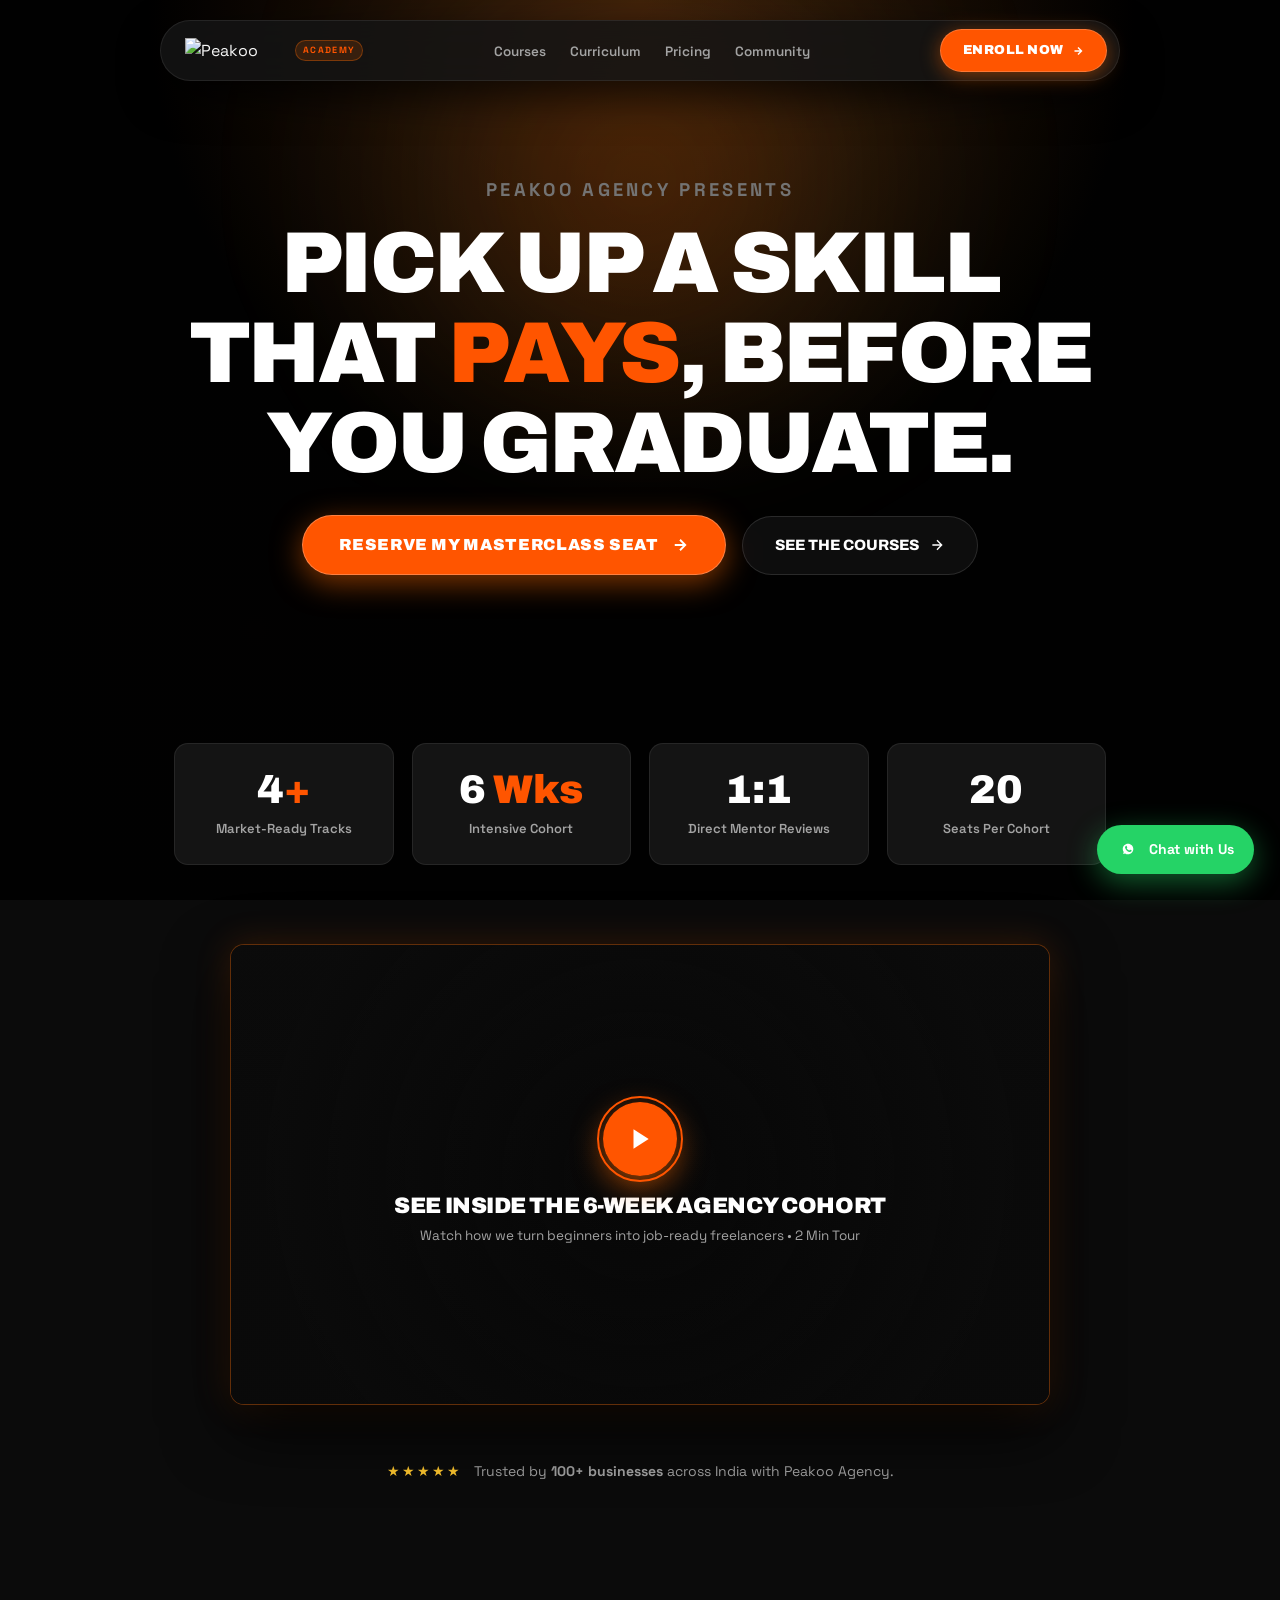
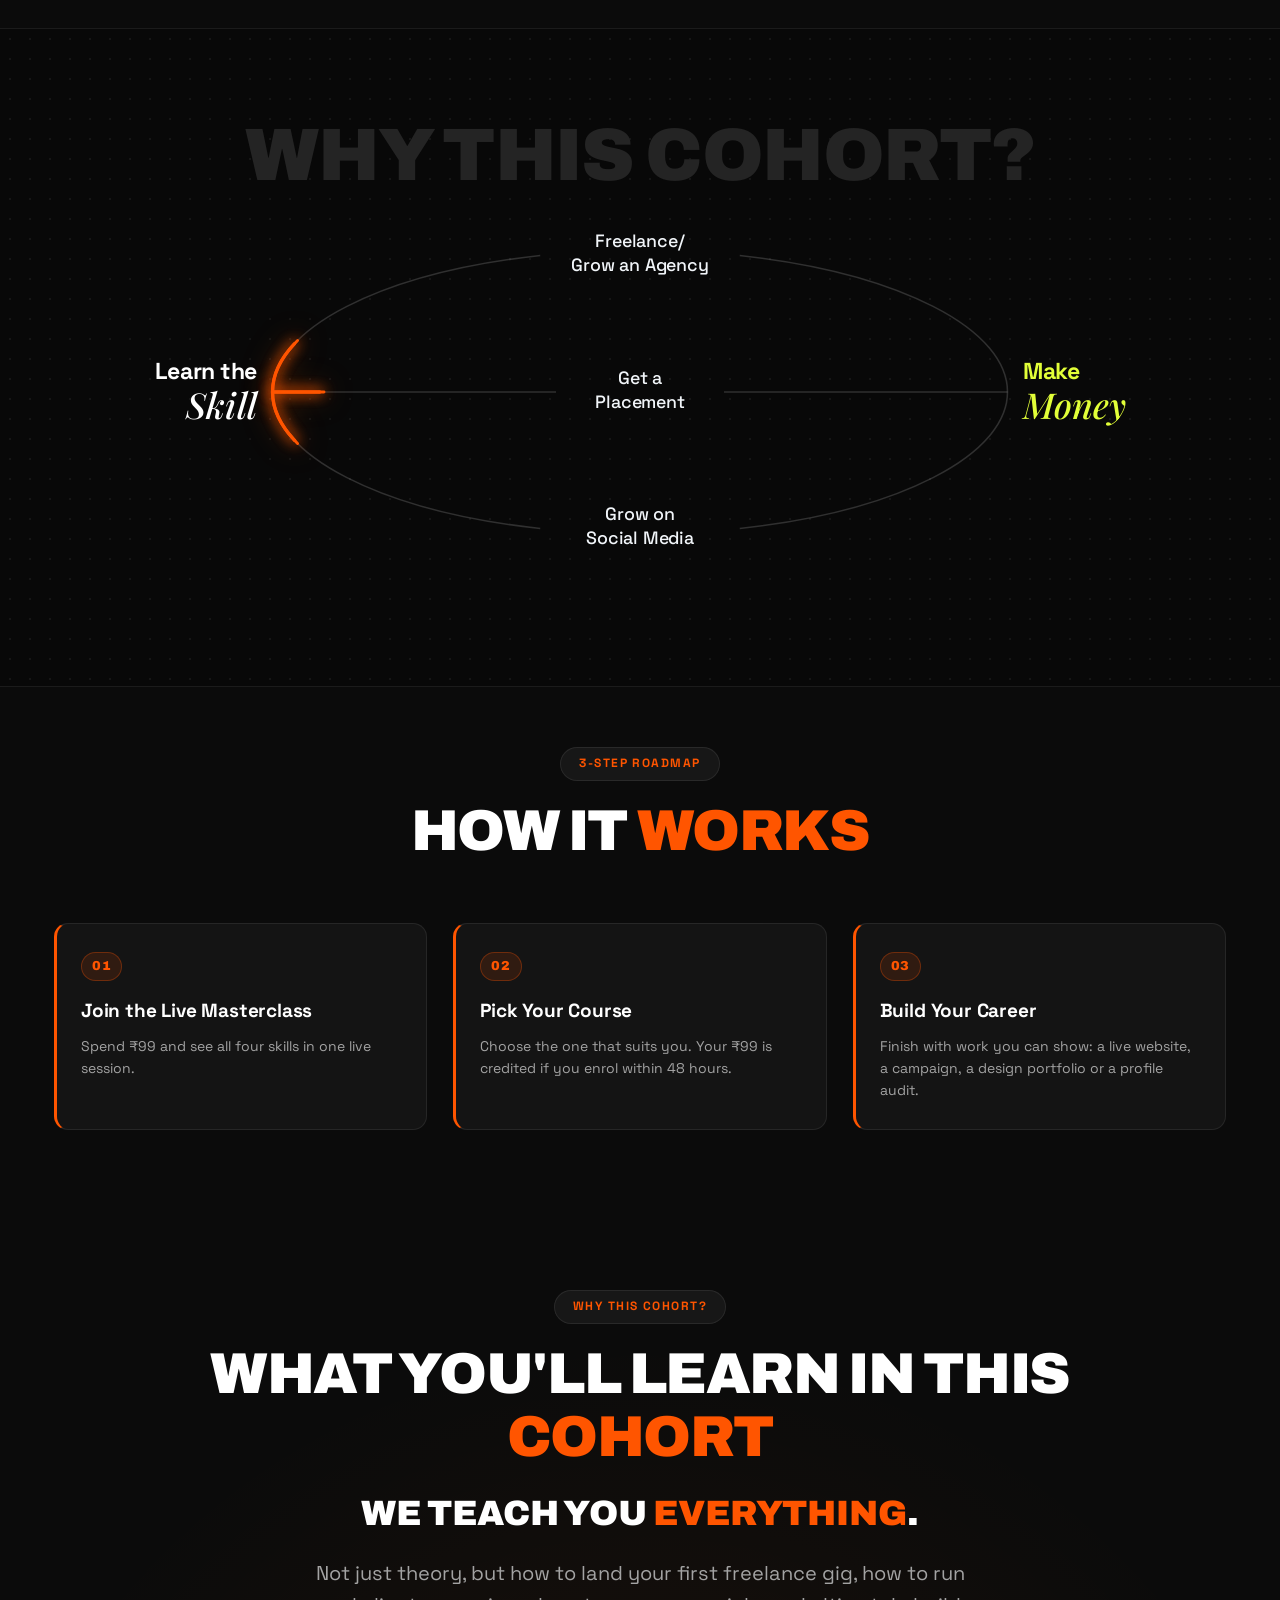
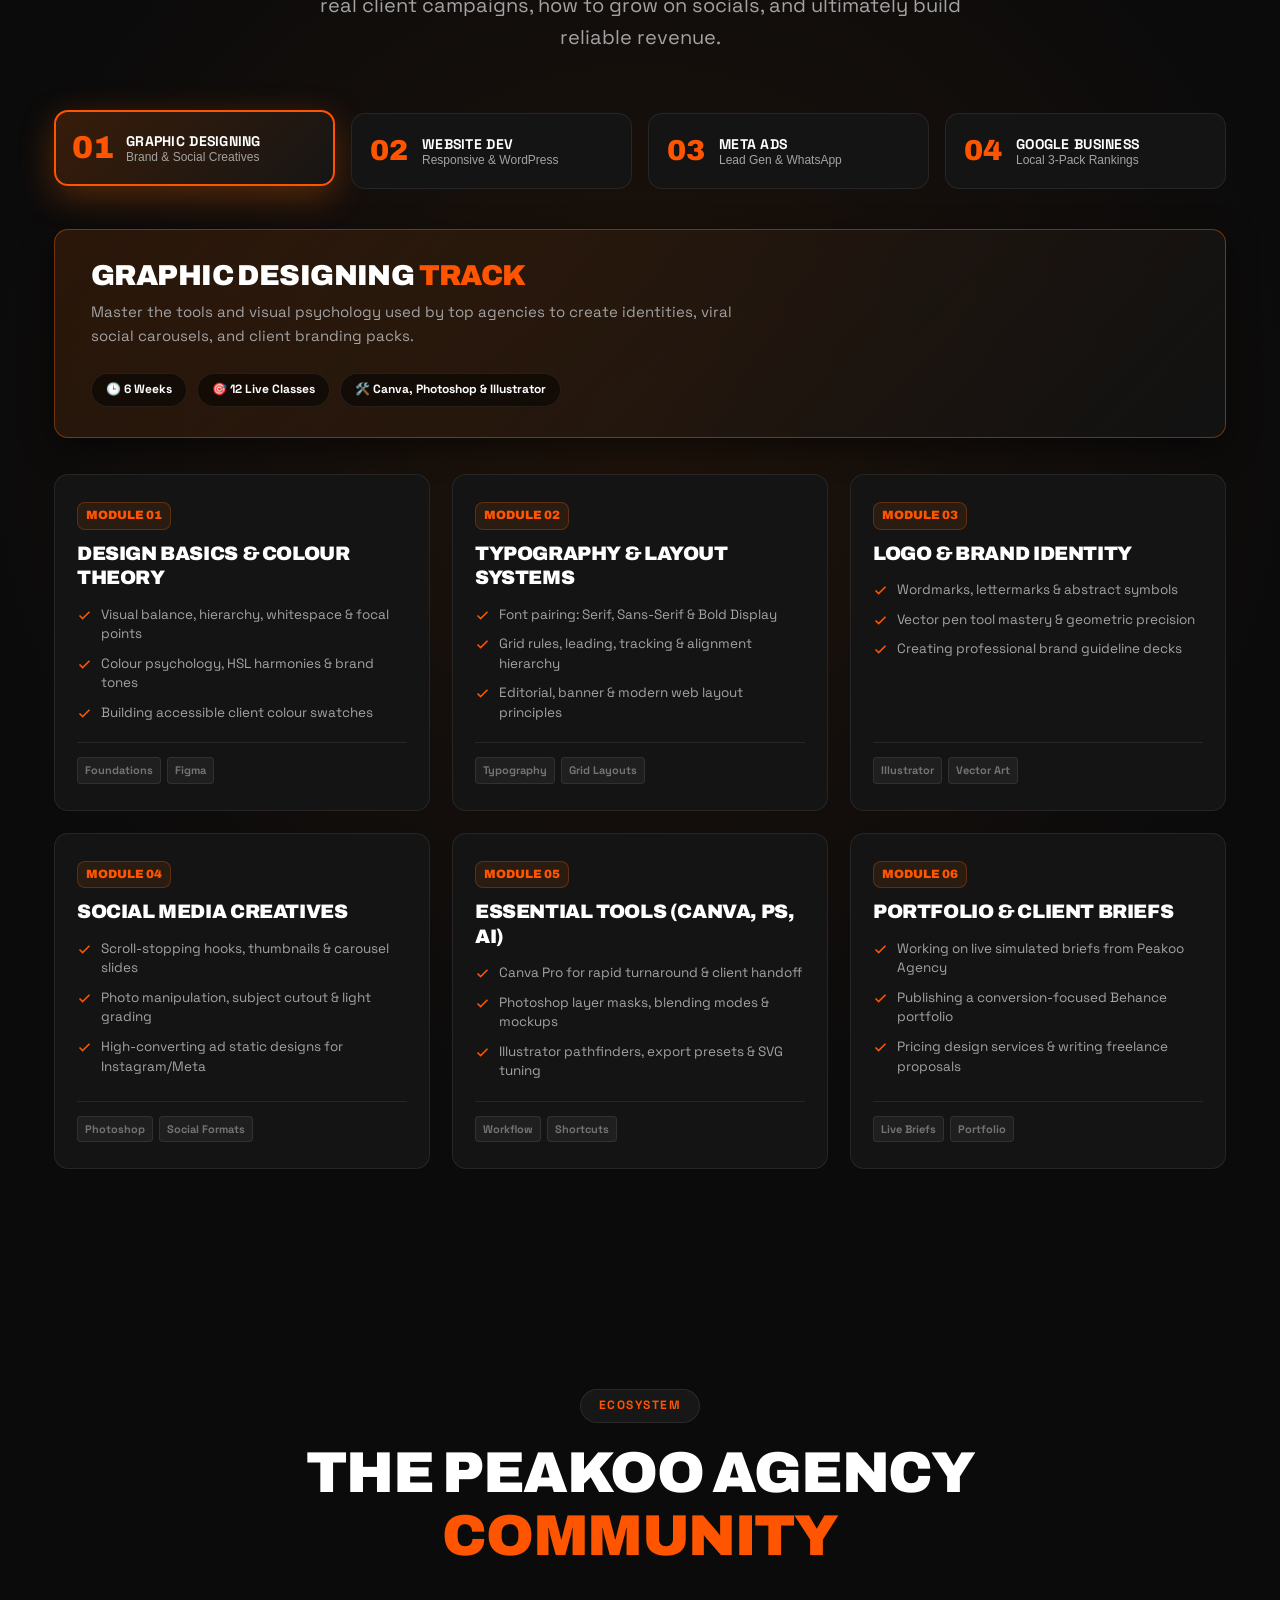
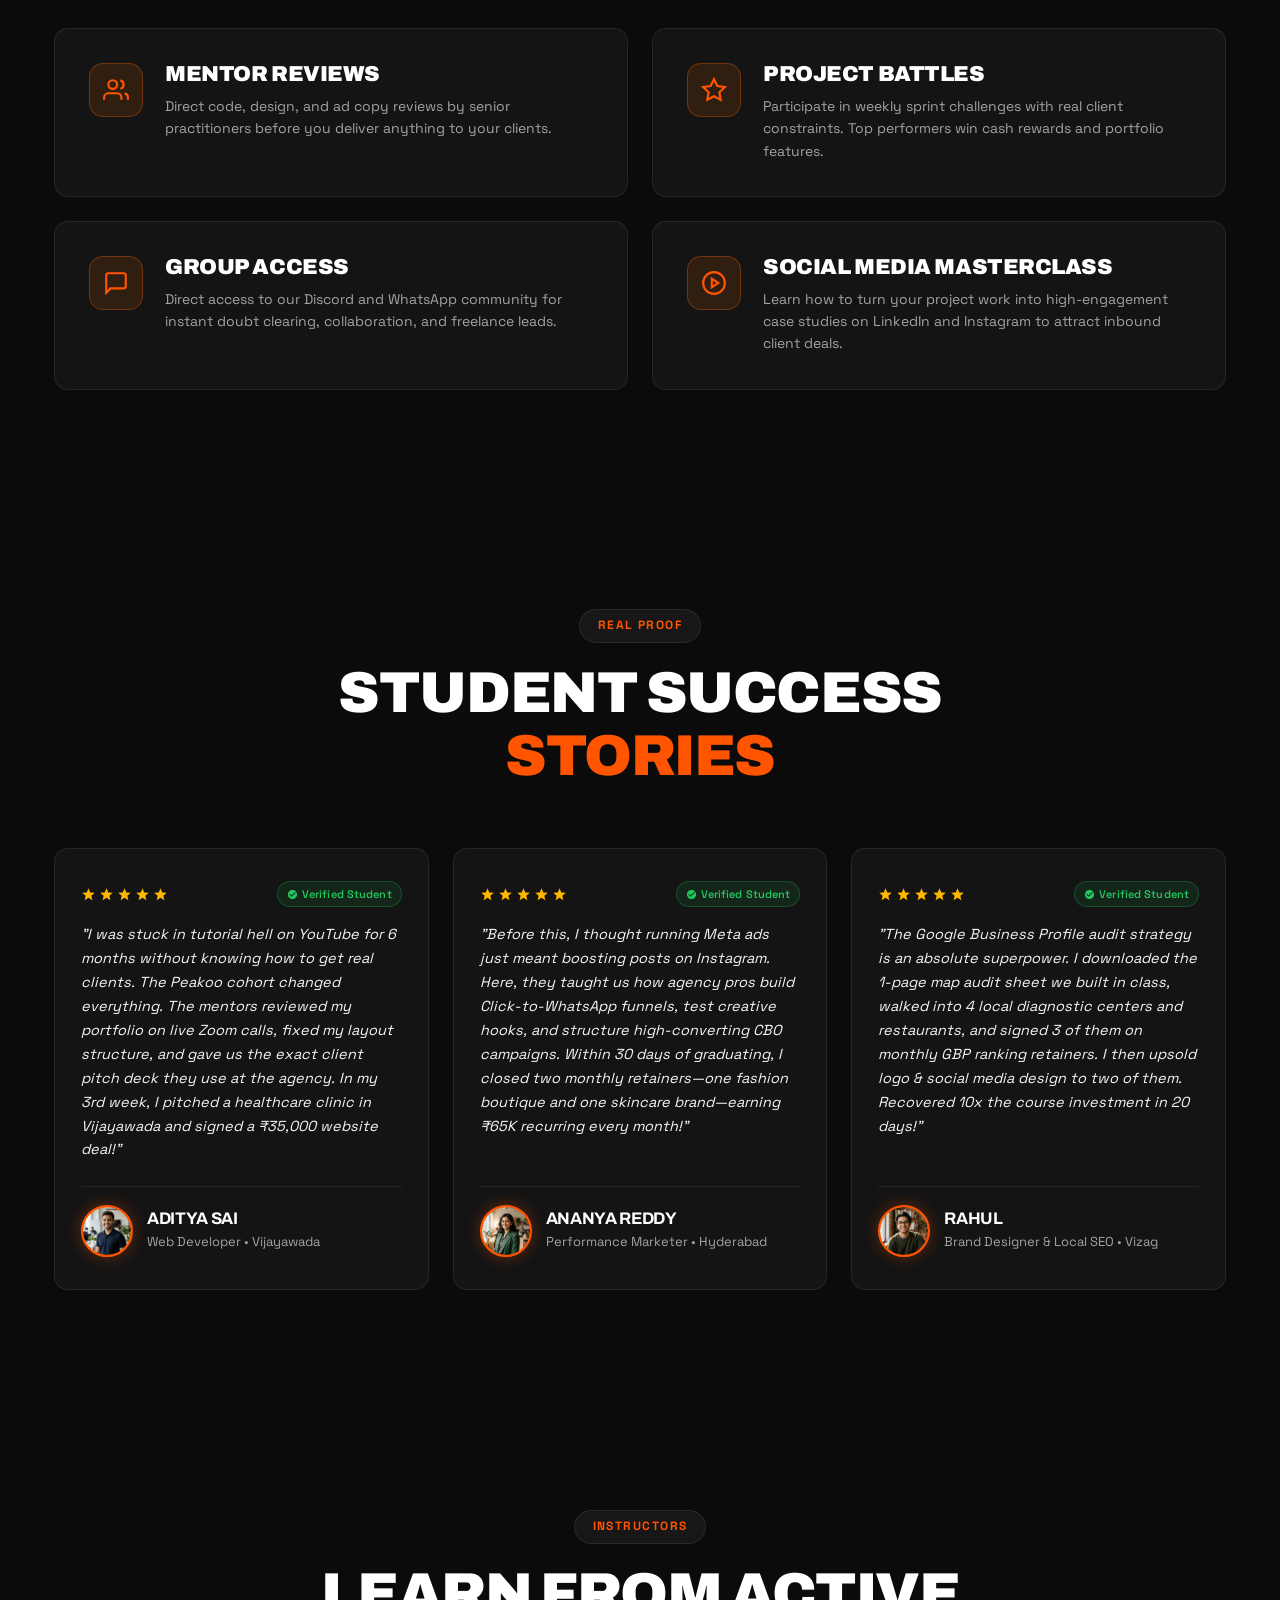
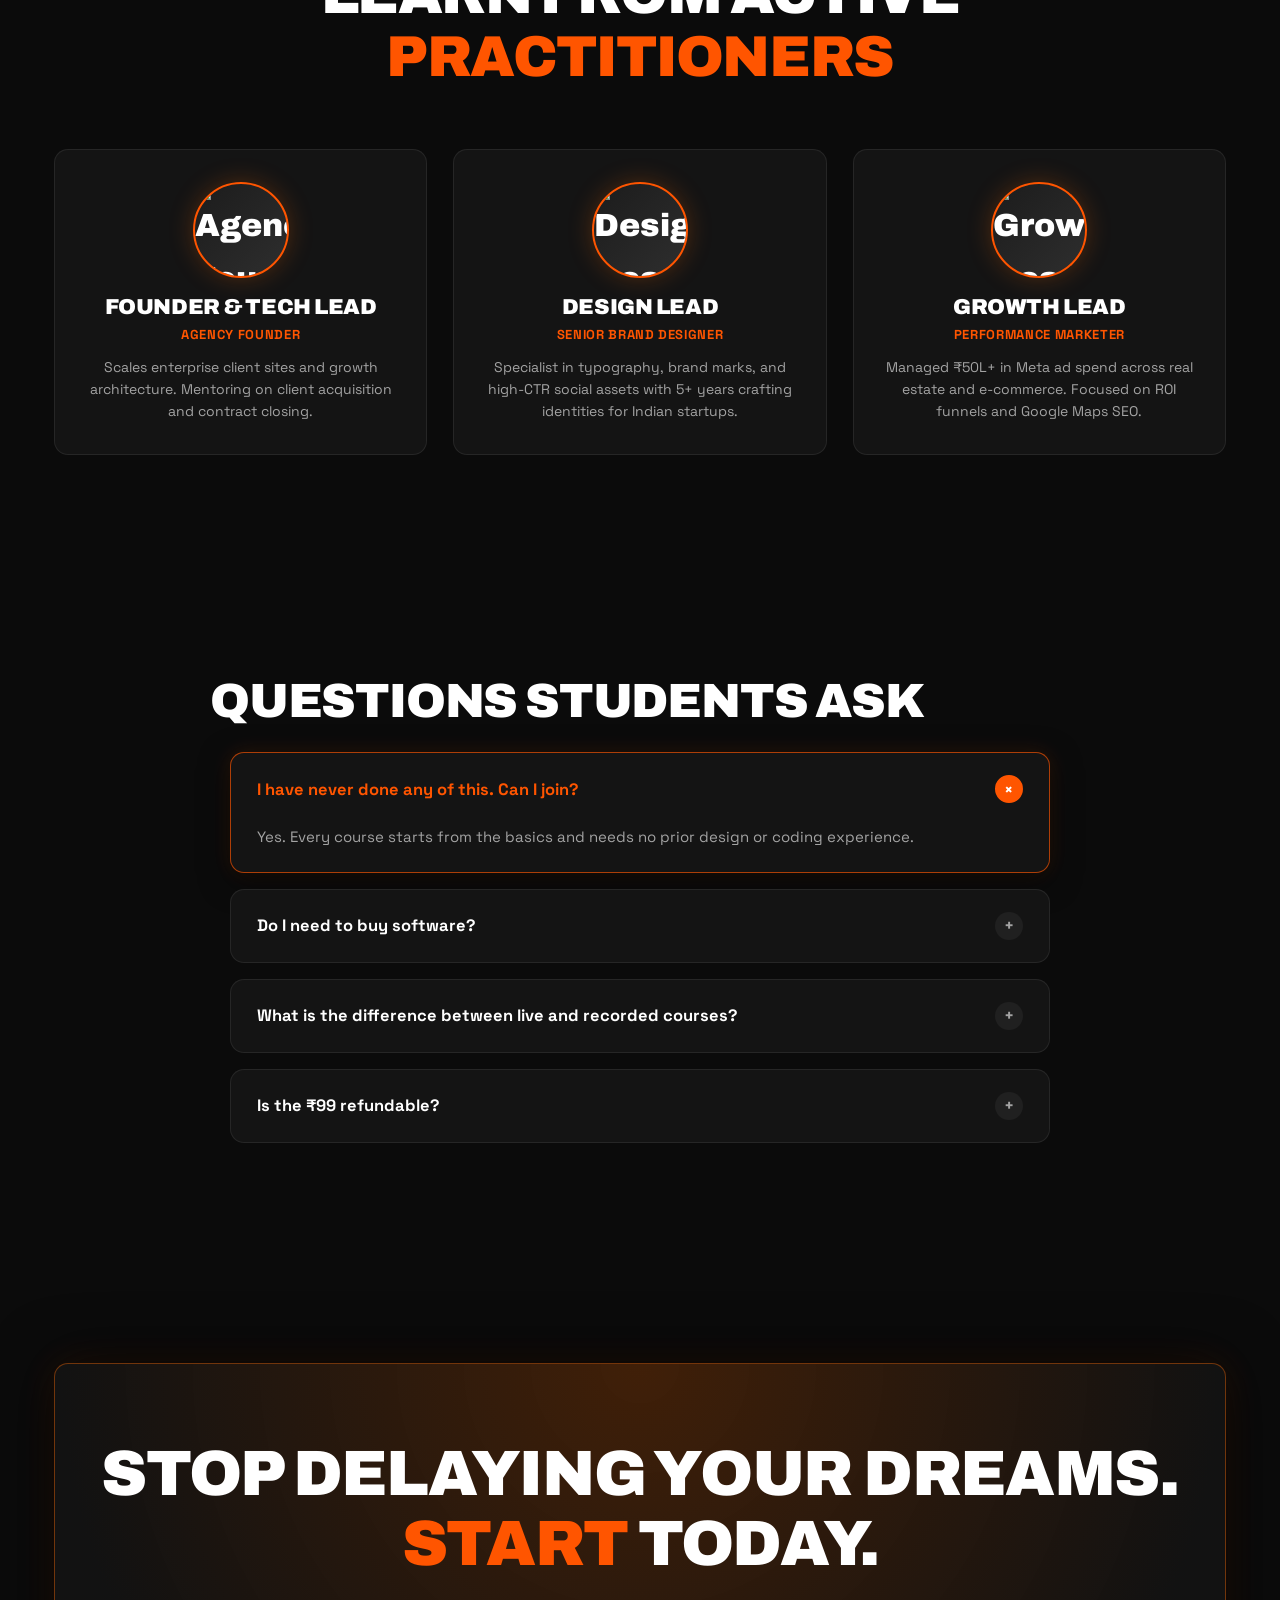
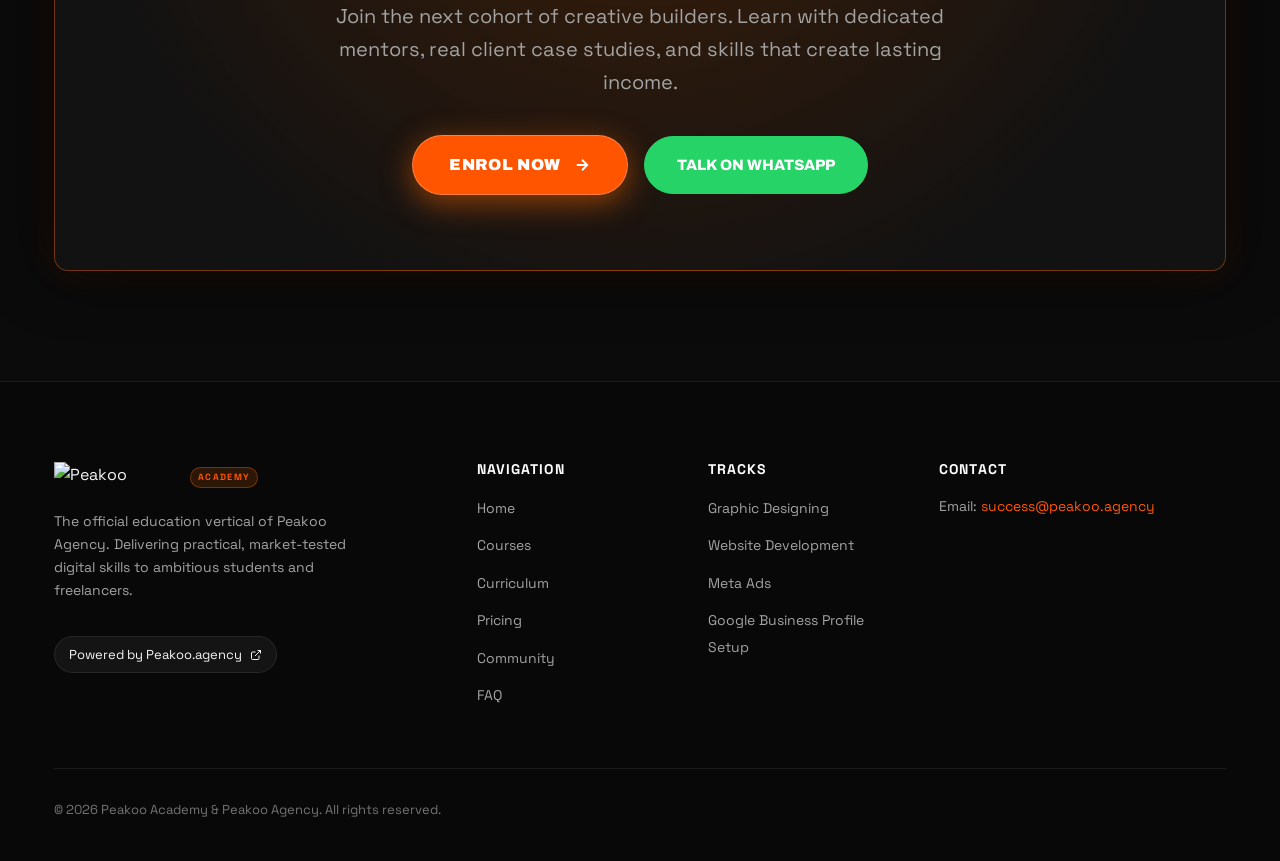
==== index.html @ 44f92703 "Updated the small changes of Peakoo Academy" ====
<!DOCTYPE html>
<html lang="en">

<head>
  <meta charset="UTF-8">
  <meta name="viewport" content="width=device-width, initial-scale=1.0, minimum-scale=1.0">
  <title>Peakoo Academy — Not Just a Course, an Agency Cohort</title>
  <meta name="description"
    content="The ultimate beginner-friendly cohort to master Graphic Designing, Website Development, Meta Ads, and Google Business Profile. Powered by Peakoo Agency.">
  <meta name="keywords"
    content="graphic design course Vijayawada, website development course, Meta ads course, Google Business Profile course, Peakoo Academy, Vijayawada digital agency">
  <meta name="robots" content="index, follow">

  <!-- Open Graph -->
  <meta property="og:type" content="website">
  <meta property="og:url" content="https://academy.peakoo.agency/">
  <meta property="og:title" content="Peakoo Academy — Master Digital Skills That Pay">
  <meta property="og:description"
    content="The ultimate beginner-friendly cohort to master Graphic Designing, Website Development, Meta Ads, and Google Business Profile from real agency practitioners.">

  <!-- Favicon -->
  <link rel="icon" type="image/webp" href="assets/cropped-peakoo-icon-white-512.webp">
  <link rel="apple-touch-icon" href="assets/cropped-peakoo-icon-white-512.webp">

  <!-- Google Fonts for Peakoo Typography -->
  <link rel="preconnect" href="https://fonts.googleapis.com">
  <link rel="preconnect" href="https://fonts.gstatic.com" crossorigin>
  <link
    href="https://fonts.googleapis.com/css2?family=Archivo:wght@700;800;900&family=Playfair+Display:ital,wght@0,600;0,700;1,500;1,600;1,700&family=Space+Grotesk:wght@400;500;600;700&display=swap"
    rel="stylesheet">

  <!-- Stylesheet -->
  <link rel="stylesheet" href="css/style.css?v=3.6">

  <!-- SEO Schema -->
  <script type="application/ld+json">
  {
    "@context": "https://schema.org",
    "@graph": [
      {
        "@type": "EducationalOrganization",
        "name": "Peakoo Academy",
        "url": "https://academy.peakoo.agency",
        "parentOrganization": {
          "@type": "Organization",
          "name": "Peakoo Agency",
          "url": "https://peakoo.agency"
        },
        "description": "Peakoo Academy is an extension of Peakoo Agency delivering intensive live cohorts in Graphic Design, Web Development, Meta Ads, and Google Business Profile setup.",
        "email": "success@peakoo.agency"
      },
      {
        "@type": "FAQPage",
        "mainEntity": [
          {
            "@type": "Question",
            "name": "What is the duration of the cohort?",
            "acceptedAnswer": {
              "@type": "Answer",
              "text": "The cohort runs for 6 intensive weeks with 2 live classes per week, recorded session access, and weekly project battles."
            }
          },
          {
            "@type": "Question",
            "name": "How long will I have access to the content?",
            "acceptedAnswer": {
              "@type": "Answer",
              "text": "You receive lifetime access to all recorded sessions, templates, checklists, and resource files directly inside your student dashboard."
            }
          },
          {
            "@type": "Question",
            "name": "Do you teach from the basics?",
            "acceptedAnswer": {
              "@type": "Answer",
              "text": "Yes, all four tracks start from scratch and scale to real client campaign delivery."
            }
          },
          {
            "@type": "Question",
            "name": "Do I need to buy expensive software?",
            "acceptedAnswer": {
              "@type": "Answer",
              "text": "No! We teach using industry tools that have generous free tiers or lightweight alternatives (Canva, free Figma, local WordPress stacks, and Google free tools)."
            }
          },
          {
            "@type": "Question",
            "name": "What do you cover in the social media masterclass?",
            "acceptedAnswer": {
              "@type": "Answer",
              "text": "We teach you how to document your client projects, publish insightful carousels on LinkedIn & Instagram, build a personal brand, and generate inbound freelance leads."
            }
          },
          {
            "@type": "Question",
            "name": "How do project battles and cash prizes work?",
            "acceptedAnswer": {
              "@type": "Answer",
              "text": "Every weekend you receive a mock client brief. Working agency mentors score all submissions live, giving direct feedback, with top entries winning cash rewards."
            }
          }
        ]
      }
    ]
  }
  </script>
</head>

<body>

  <!-- ==========================================================================
       1. FLOATING PILL NAVBAR (Tharun Speaks Signature Pill Style)
       ========================================================================== -->
  <div class="floating-navbar-wrap">
    <header class="floating-navbar" id="floatingNavbar">

      <!-- Brand Logo -->
      <a href="#hero" class="nav-brand-link" aria-label="Peakoo Academy">
        <img src="assets/logo-peakoo-white.webp" alt="Peakoo" class="nav-brand-logo-img" width="100" height="25">
        <span class="nav-brand-tag">ACADEMY</span>
      </a>

      <!-- Center Pill Links -->
      <nav aria-label="Main Navigation">
        <ul class="nav-menu-links">
          <li><a href="courses.html" class="nav-menu-link">Courses</a></li>
          <li><a href="#curriculum" class="nav-menu-link">Curriculum</a></li>
          <li><a href="pricing.html" class="nav-menu-link">Pricing</a></li>
          <li><a href="#community" class="nav-menu-link">Community</a></li>

        </ul>
      </nav>

      <!-- Right Enrol CTA Button -->
      <div style="display: flex; align-items: center; gap: 10px;">
        <a href="#pricing" class="btn-nav-join" data-enrol-trigger data-course="Live Masterclass (₹99)"
          data-tier="Live Masterclass — ₹99">
          <span>Enroll Now</span>
          <svg width="12" height="12" viewBox="0 0 24 24" fill="none" stroke="currentColor" stroke-width="2.8">
            <path d="M5 12h14M12 5l7 7-7 7" />
          </svg>
        </a>

        <!-- Hamburger for Mobile -->
        <button class="mobile-hamburger" id="mobileMenuBtn" aria-label="Open Navigation">
          <span></span>
          <span></span>
          <span></span>
        </button>
      </div>

    </header>
  </div>

  <!-- Mobile Drawer Overlay -->
  <div class="modal-screen-overlay" id="mobileDrawerWrap" style="z-index: 1050; padding: 0;">
    <div
      style="background: #0B0B0B; width: 100%; max-width: 340px; height: 100vh; position: absolute; right: 0; padding: 70px 24px 30px; display: flex; flex-direction: column; justify-content: space-between; border-left: 1px solid var(--border-subtle);">
      <div>
        <div style="margin-bottom: 26px;">
          <a href="#hero" class="nav-brand-link" style="text-decoration: none;">
            <img src="assets/logo-peakoo-white.webp" alt="Peakoo" class="nav-brand-logo-img" width="108" height="27">
            <span class="nav-brand-tag">ACADEMY</span>
          </a>
        </div>
        <ul style="list-style: none; display: flex; flex-direction: column; gap: 16px;">
          <li><a href="courses.html" class="mobile-menu-link"
              style="font-family: var(--font-display); font-size: 20px; font-weight: 800; display: block;">Courses</a>
          </li>
          <li><a href="#curriculum" class="mobile-menu-link"
              style="font-family: var(--font-display); font-size: 20px; font-weight: 800; display: block;">Curriculum</a>
          </li>
          <li><a href="pricing.html" class="mobile-menu-link"
              style="font-family: var(--font-display); font-size: 20px; font-weight: 800; display: block;">Pricing</a>
          </li>
          <li><a href="#community" class="mobile-menu-link"
              style="font-family: var(--font-display); font-size: 20px; font-weight: 800; display: block;">Community</a>
          </li>

        </ul>
      </div>
      <div>
        <a href="#pricing" class="btn-hero-primary" style="width: 100%; justify-content: center; margin-bottom: 10px;"
          data-enrol-trigger data-course="Live Masterclass (₹99)" data-tier="Live Masterclass — ₹99">Enrol Now</a>
        <a href="https://wa.me/919999999999?text=Hi%20Peakoo%20Academy%2C%20I%20want%20to%20enquire%20about%20the%20upcoming%20cohort"
          target="_blank" rel="noopener" class="btn-hero-secondary"
          style="width: 100%; justify-content: center; background:#25D366; border-color:#25D366;">WhatsApp Us</a>
      </div>
    </div>
  </div>

  <!-- ==========================================================================
       2. HERO SECTION (Tharun Speaks Centered Layout + Glow Ambiance)
       ========================================================================== -->
  <section class="hero-wrapper" id="hero">
    <div class="hero-glow-ambiance"></div>
    <div class="container hero-content">



      <div class="hero-agency-tagline">Peakoo Agency Presents</div>

      <!-- Main Headline with Archivo Typography & Accent -->
      <h1 class="hero-main-title">
        Pick up a skill that <span class="text-orange">pays</span>, before you graduate.
      </h1>



      <!-- 2 CTAs -->
      <div class="hero-btn-row">
        <a href="#masterclass" class="btn-hero-primary" data-enrol-trigger data-course="Live Masterclass (₹99)"
          data-tier="Masterclass">
          <span>Reserve my masterclass seat</span>
          <svg width="18" height="18" viewBox="0 0 24 24" fill="none" stroke="currentColor" stroke-width="2.5">
            <path d="M5 12h14M12 5l7 7-7 7" />
          </svg>
        </a>
        <a href="courses.html" class="btn-hero-secondary">
          <span>See the courses</span>
          <svg width="16" height="16" viewBox="0 0 24 24" fill="none" stroke="currentColor" stroke-width="2">
            <path d="M5 12h14M12 5l7 7-7 7" />
          </svg>
        </a>
      </div>

      <br><br><br><br><br>

      <!-- 4 Stat Cards -->
      <div class="hero-stat-cards" id="hero-stats">
        <div class="stat-card-item">
          <div class="stat-card-number">4<span class="accent">+</span></div>
          <div class="stat-card-label">Market-Ready Tracks</div>
        </div>
        <div class="stat-card-item">
          <div class="stat-card-number">6<span class="accent"> Wks</span></div>
          <div class="stat-card-label">Intensive Cohort</div>
        </div>
        <div class="stat-card-item">
          <div class="stat-card-number">1:1</div>
          <div class="stat-card-label">Direct Mentor Reviews</div>
        </div>
        <div class="stat-card-item">
          <div class="stat-card-number">20</div>
          <div class="stat-card-label">Seats Per Cohort</div>
        </div>
      </div>
      <br><br><br>

      <!-- HERO VIDEO SHOWCASE PLAYER (Tharun Speaks Style Video Teaser) -->
      <div class="hero-video-showcase" id="openVideoTourBtn" title="Click to watch 2-min cohort walkthrough">
        <div class="video-thumb-gradient"></div>
        <div class="video-mockup-content">
          <div class="video-play-btn-circle">
            <svg width="26" height="26" viewBox="0 0 24 24" fill="currentColor">
              <polygon points="6 3 20 12 6 21 6 3" />
            </svg>
          </div>
          <h3 class="video-teaser-title">See Inside The 6-Week Agency Cohort</h3>
          <p class="video-teaser-sub">Watch how we turn beginners into job-ready freelancers &bull; 2 Min Tour</p>
        </div>
      </div>

      <!-- Trust Social Proof -->
      <div class="hero-social-proof">
        <span class="stars">★★★★★</span>
        <span>Trusted by <strong>100+ businesses</strong> across India with Peakoo Agency.</span>
      </div>
    </div>
  </section>



  <!-- ==========================================================================
       WHY THIS COHORT? (Exact Flow matching tharunspeaks.in & Peakoo Agency)
       ========================================================================== -->
  <section class="why-cohort-section" id="why-this-cohort">
    <div class="why-cohort-grid-bg"></div>

    <div class="why-cohort-inner-wrap">
      <!-- Top Huge Watermark Title on ONE Line -->
      <h2 class="why-cohort-watermark">WHY THIS COHORT?</h2>

      <!-- Pathway Diagram Container (SVG with exact curves, gaps & glowing markers) -->
      <div class="why-cohort-diagram-stage">
        <svg class="why-cohort-svg" viewBox="0 0 1000 360" fill="none" xmlns="http://www.w3.org/2000/svg"
          preserveAspectRatio="xMidYMid meet">
          <!-- Background Pathway Lines with Precise Gaps for Text -->
          <!-- Top Arc Left & Right -->
          <path class="cohort-path-line" d="M 150 180 A 350 135 0 0 1 405 50" />
          <path class="cohort-path-line" d="M 595 50 A 350 135 0 0 1 850 180" />

          <!-- Center Horizontal Line Left & Right -->
          <path class="cohort-path-line" d="M 150 180 L 420 180" />
          <path class="cohort-path-line" d="M 580 180 L 850 180" />

          <!-- Bottom Arc Left & Right -->
          <path class="cohort-path-line" d="M 150 180 A 350 135 0 0 0 405 310" />
          <path class="cohort-path-line" d="M 595 310 A 350 135 0 0 0 850 180" />

          <!-- Cyan Entrance Indicator at Left Apex (Exact match to reference image) -->
          <path class="cyan-entrance-bracket" d="M 171 134 A 350 135 0 0 0 171 226" />
          <path class="cyan-entrance-bracket" d="M 150 180 L 195 180" />

          <!-- Traveling Light Pulses along the orbits (All 3 paths synchronized equally) -->
          <path class="traveler-trail traveler-top" pathLength="1000" d="M 150 180 A 350 135 0 0 1 850 180" />
          <path class="traveler-trail traveler-mid" pathLength="1000" d="M 150 180 L 850 180" />
          <path class="traveler-trail traveler-bot" pathLength="1000" d="M 150 180 A 350 135 0 0 0 850 180" />

          <!-- Left Node: Learn the Skill -->
          <text x="135" y="168" text-anchor="end" class="cohort-svg-node-prefix">Learn the</text>
          <text x="135" y="206" text-anchor="end" class="cohort-svg-node-serif">Skill</text>

          <!-- Center Top Node: Freelance / Grow an Agency -->
          <text x="500" y="42" text-anchor="middle" class="cohort-svg-path-label">Freelance/</text>
          <text x="500" y="65" text-anchor="middle" class="cohort-svg-path-label">Grow an Agency</text>

          <!-- Center Mid Node: Get a Placement -->
          <text x="500" y="172" text-anchor="middle" class="cohort-svg-path-label">Get a</text>
          <text x="500" y="195" text-anchor="middle" class="cohort-svg-path-label">Placement</text>

          <!-- Center Bottom Node: Grow on Social Media -->
          <text x="500" y="302" text-anchor="middle" class="cohort-svg-path-label">Grow on</text>
          <text x="500" y="325" text-anchor="middle" class="cohort-svg-path-label">Social Media</text>

          <!-- Right Node: Make Money -->
          <text x="865" y="168" text-anchor="start" class="cohort-svg-node-prefix yellow-accent">Make</text>
          <text x="865" y="206" text-anchor="start" class="cohort-svg-node-serif yellow-accent">Money</text>
        </svg>
      </div>
    </div>
  </section>

  <!-- ==========================================================================
       HOW IT WORKS (Image 3)
       ========================================================================== -->
  <section class="how-it-works-section" id="how-it-works">
    <div class="container">
      <div class="section-header">
        <div class="section-pill-tag">3-Step Roadmap</div>
        <h2 class="section-title">HOW IT <span class="text-orange">WORKS</span></h2>

      </div>

      <div class="how-it-works-grid">
        <div class="how-it-works-step">
          <span class="how-step-num">01</span>
          <div class="how-step-title">Join the Live Masterclass</div>
          <p class="how-step-desc">Spend ₹99 and see all four skills in one live session.</p>
        </div>

        <div class="how-it-works-step">
          <span class="how-step-num">02</span>
          <div class="how-step-title">Pick Your Course</div>
          <p class="how-step-desc">Choose the one that suits you. Your ₹99 is credited if you enrol within 48 hours.</p>
        </div>

        <div class="how-it-works-step">
          <span class="how-step-num">03</span>
          <div class="how-step-title">Build Your Career</div>
          <p class="how-step-desc">Finish with work you can show: a live website, a campaign, a design portfolio or a
            profile audit.</p>
        </div>
      </div>
    </div>
  </section>

  <!-- ==========================================================================
       CURRICULUM ("WHAT YOU'LL LEARN IN THIS COHORT")
       ========================================================================== -->
  <section class="section curriculum-wrap" id="curriculum">
    <div class="container">

      <div class="section-header">
        <div class="section-pill-tag">Why This Cohort?</div>
        <h2 class="section-title">WHAT YOU'LL LEARN IN THIS <span class="text-orange">COHORT</span></h2>
        <div
          style="font-family: var(--font-display); font-size: clamp(1.4rem, 3vw, 2.2rem); font-weight: 900; color: #FFFFFF; text-transform: uppercase; margin-bottom: 14px;">
          WE TEACH YOU <span class="text-orange">EVERYTHING</span>.
        </div>
        <p class="section-subtitle">
          Not just theory, but how to land your first freelance gig, how to run real client campaigns, how to grow on
          socials, and ultimately build reliable revenue.
        </p>
      </div>

      <!-- 4 Numbered Pillars Bar -->
      <div class="curriculum-pillars-bar" role="tablist">

        <button class="pillar-tab-btn active" data-track="graphic-design" role="tab">
          <div class="pillar-num">01</div>
          <div>
            <div class="pillar-title">Graphic Designing</div>
            <div class="pillar-sub">Brand &amp; Social Creatives</div>
          </div>
        </button>

        <button class="pillar-tab-btn" data-track="web-dev" role="tab">
          <div class="pillar-num">02</div>
          <div>
            <div class="pillar-title">Website Dev</div>
            <div class="pillar-sub">Responsive &amp; WordPress</div>
          </div>
        </button>

        <button class="pillar-tab-btn" data-track="meta-ads" role="tab">
          <div class="pillar-num">03</div>
          <div>
            <div class="pillar-title">Meta Ads</div>
            <div class="pillar-sub">Lead Gen &amp; WhatsApp</div>
          </div>
        </button>

        <button class="pillar-tab-btn" data-track="gbp" role="tab">
          <div class="pillar-num">04</div>
          <div>
            <div class="pillar-title">Google Business</div>
            <div class="pillar-sub">Local 3-Pack Rankings</div>
          </div>
        </button>

      </div>

      <!-- ================= TRACK 1: GRAPHIC DESIGNING ================= -->
      <div class="track-module-panel active" id="track-graphic-design" role="tabpanel">

        <div class="curriculum-banner-card">
          <div class="curriculum-banner-info">
            <h3>Graphic Designing <span class="text-orange">Track</span></h3>
            <p>Master the tools and visual psychology used by top agencies to create identities, viral social carousels,
              and client branding packs.</p>
          </div>
          <div class="curriculum-pills-row">
            <span class="curriculum-badge-pill">🕒 6 Weeks</span>
            <span class="curriculum-badge-pill">🎯 12 Live Classes</span>
            <span class="curriculum-badge-pill">🛠️ Canva, Photoshop &amp; Illustrator</span>
          </div>
        </div>

        <div class="modules-six-grid">
          <div class="module-box-card">
            <div>
              <span class="module-badge-num">MODULE 01</span>
              <h4 class="module-box-title">Design Basics &amp; Colour Theory</h4>
              <ul class="module-bullets-list">
                <li class="module-bullet-item"><svg width="15" height="15" viewBox="0 0 24 24" fill="none"
                    stroke="currentColor" stroke-width="2.5">
                    <polyline points="20 6 9 17 4 12" />
                  </svg><span>Visual balance, hierarchy, whitespace &amp; focal points</span></li>
                <li class="module-bullet-item"><svg width="15" height="15" viewBox="0 0 24 24" fill="none"
                    stroke="currentColor" stroke-width="2.5">
                    <polyline points="20 6 9 17 4 12" />
                  </svg><span>Colour psychology, HSL harmonies &amp; brand tones</span></li>
                <li class="module-bullet-item"><svg width="15" height="15" viewBox="0 0 24 24" fill="none"
                    stroke="currentColor" stroke-width="2.5">
                    <polyline points="20 6 9 17 4 12" />
                  </svg><span>Building accessible client colour swatches</span></li>
              </ul>
            </div>
            <div class="module-tools-footer"><span class="module-tool-chip">Foundations</span><span
                class="module-tool-chip">Figma</span></div>
          </div>

          <div class="module-box-card">
            <div>
              <span class="module-badge-num">MODULE 02</span>
              <h4 class="module-box-title">Typography &amp; Layout Systems</h4>
              <ul class="module-bullets-list">
                <li class="module-bullet-item"><svg width="15" height="15" viewBox="0 0 24 24" fill="none"
                    stroke="currentColor" stroke-width="2.5">
                    <polyline points="20 6 9 17 4 12" />
                  </svg><span>Font pairing: Serif, Sans-Serif &amp; Bold Display</span></li>
                <li class="module-bullet-item"><svg width="15" height="15" viewBox="0 0 24 24" fill="none"
                    stroke="currentColor" stroke-width="2.5">
                    <polyline points="20 6 9 17 4 12" />
                  </svg><span>Grid rules, leading, tracking &amp; alignment hierarchy</span></li>
                <li class="module-bullet-item"><svg width="15" height="15" viewBox="0 0 24 24" fill="none"
                    stroke="currentColor" stroke-width="2.5">
                    <polyline points="20 6 9 17 4 12" />
                  </svg><span>Editorial, banner &amp; modern web layout principles</span></li>
              </ul>
            </div>
            <div class="module-tools-footer"><span class="module-tool-chip">Typography</span><span
                class="module-tool-chip">Grid Layouts</span></div>
          </div>

          <div class="module-box-card">
            <div>
              <span class="module-badge-num">MODULE 03</span>
              <h4 class="module-box-title">Logo &amp; Brand Identity</h4>
              <ul class="module-bullets-list">
                <li class="module-bullet-item"><svg width="15" height="15" viewBox="0 0 24 24" fill="none"
                    stroke="currentColor" stroke-width="2.5">
                    <polyline points="20 6 9 17 4 12" />
                  </svg><span>Wordmarks, lettermarks &amp; abstract symbols</span></li>
                <li class="module-bullet-item"><svg width="15" height="15" viewBox="0 0 24 24" fill="none"
                    stroke="currentColor" stroke-width="2.5">
                    <polyline points="20 6 9 17 4 12" />
                  </svg><span>Vector pen tool mastery &amp; geometric precision</span></li>
                <li class="module-bullet-item"><svg width="15" height="15" viewBox="0 0 24 24" fill="none"
                    stroke="currentColor" stroke-width="2.5">
                    <polyline points="20 6 9 17 4 12" />
                  </svg><span>Creating professional brand guideline decks</span></li>
              </ul>
            </div>
            <div class="module-tools-footer"><span class="module-tool-chip">Illustrator</span><span
                class="module-tool-chip">Vector Art</span></div>
          </div>

          <div class="module-box-card">
            <div>
              <span class="module-badge-num">MODULE 04</span>
              <h4 class="module-box-title">Social Media Creatives</h4>
              <ul class="module-bullets-list">
                <li class="module-bullet-item"><svg width="15" height="15" viewBox="0 0 24 24" fill="none"
                    stroke="currentColor" stroke-width="2.5">
                    <polyline points="20 6 9 17 4 12" />
                  </svg><span>Scroll-stopping hooks, thumbnails &amp; carousel slides</span></li>
                <li class="module-bullet-item"><svg width="15" height="15" viewBox="0 0 24 24" fill="none"
                    stroke="currentColor" stroke-width="2.5">
                    <polyline points="20 6 9 17 4 12" />
                  </svg><span>Photo manipulation, subject cutout &amp; light grading</span></li>
                <li class="module-bullet-item"><svg width="15" height="15" viewBox="0 0 24 24" fill="none"
                    stroke="currentColor" stroke-width="2.5">
                    <polyline points="20 6 9 17 4 12" />
                  </svg><span>High-converting ad static designs for Instagram/Meta</span></li>
              </ul>
            </div>
            <div class="module-tools-footer"><span class="module-tool-chip">Photoshop</span><span
                class="module-tool-chip">Social Formats</span></div>
          </div>

          <div class="module-box-card">
            <div>
              <span class="module-badge-num">MODULE 05</span>
              <h4 class="module-box-title">Essential Tools (Canva, PS, AI)</h4>
              <ul class="module-bullets-list">
                <li class="module-bullet-item"><svg width="15" height="15" viewBox="0 0 24 24" fill="none"
                    stroke="currentColor" stroke-width="2.5">
                    <polyline points="20 6 9 17 4 12" />
                  </svg><span>Canva Pro for rapid turnaround &amp; client handoff</span></li>
                <li class="module-bullet-item"><svg width="15" height="15" viewBox="0 0 24 24" fill="none"
                    stroke="currentColor" stroke-width="2.5">
                    <polyline points="20 6 9 17 4 12" />
                  </svg><span>Photoshop layer masks, blending modes &amp; mockups</span></li>
                <li class="module-bullet-item"><svg width="15" height="15" viewBox="0 0 24 24" fill="none"
                    stroke="currentColor" stroke-width="2.5">
                    <polyline points="20 6 9 17 4 12" />
                  </svg><span>Illustrator pathfinders, export presets &amp; SVG tuning</span></li>
              </ul>
            </div>
            <div class="module-tools-footer"><span class="module-tool-chip">Workflow</span><span
                class="module-tool-chip">Shortcuts</span></div>
          </div>

          <div class="module-box-card">
            <div>
              <span class="module-badge-num">MODULE 06</span>
              <h4 class="module-box-title">Portfolio &amp; Client Briefs</h4>
              <ul class="module-bullets-list">
                <li class="module-bullet-item"><svg width="15" height="15" viewBox="0 0 24 24" fill="none"
                    stroke="currentColor" stroke-width="2.5">
                    <polyline points="20 6 9 17 4 12" />
                  </svg><span>Working on live simulated briefs from Peakoo Agency</span></li>
                <li class="module-bullet-item"><svg width="15" height="15" viewBox="0 0 24 24" fill="none"
                    stroke="currentColor" stroke-width="2.5">
                    <polyline points="20 6 9 17 4 12" />
                  </svg><span>Publishing a conversion-focused Behance portfolio</span></li>
                <li class="module-bullet-item"><svg width="15" height="15" viewBox="0 0 24 24" fill="none"
                    stroke="currentColor" stroke-width="2.5">
                    <polyline points="20 6 9 17 4 12" />
                  </svg><span>Pricing design services &amp; writing freelance proposals</span></li>
              </ul>
            </div>
            <div class="module-tools-footer"><span class="module-tool-chip">Live Briefs</span><span
                class="module-tool-chip">Portfolio</span></div>
          </div>
        </div>

      </div>

      <!-- ================= TRACK 2: WEBSITE DEVELOPMENT ================= -->
      <div class="track-module-panel" id="track-web-dev" role="tabpanel">

        <div class="curriculum-banner-card">
          <div class="curriculum-banner-info">
            <h3>Website Development <span class="text-orange">Track</span></h3>
            <p>From visual wireframes to lightning-fast production websites that convert visitors into leads. Built with
              modern code and agency builder workflows.</p>
          </div>
          <div class="curriculum-pills-row">
            <span class="curriculum-badge-pill">🕒 6 Weeks</span>
            <span class="curriculum-badge-pill">🎯 12 Live Classes</span>
            <span class="curriculum-badge-pill">🛠️ HTML, CSS, WordPress, Speed</span>
          </div>
        </div>

        <div class="modules-six-grid">
          <div class="module-box-card">
            <div>
              <span class="module-badge-num">MODULE 01</span>
              <h4 class="module-box-title">Planning &amp; Wireframes</h4>
              <ul class="module-bullets-list">
                <li class="module-bullet-item"><svg width="15" height="15" viewBox="0 0 24 24" fill="none"
                    stroke="currentColor" stroke-width="2.5">
                    <polyline points="20 6 9 17 4 12" />
                  </svg><span>Information architecture, user flow &amp; conversion sitemaps</span></li>
                <li class="module-bullet-item"><svg width="15" height="15" viewBox="0 0 24 24" fill="none"
                    stroke="currentColor" stroke-width="2.5">
                    <polyline points="20 6 9 17 4 12" />
                  </svg><span>Figma wireframing: low-fidelity to interactive prototype</span></li>
                <li class="module-bullet-item"><svg width="15" height="15" viewBox="0 0 24 24" fill="none"
                    stroke="currentColor" stroke-width="2.5">
                    <polyline points="20 6 9 17 4 12" />
                  </svg><span>Hero section psychology &amp; CTA placement formulas</span></li>
              </ul>
            </div>
            <div class="module-tools-footer"><span class="module-tool-chip">Figma</span><span
                class="module-tool-chip">UX Architecture</span></div>
          </div>

          <div class="module-box-card">
            <div>
              <span class="module-badge-num">MODULE 02</span>
              <h4 class="module-box-title">HTML, CSS, Responsive Design</h4>
              <ul class="module-bullets-list">
                <li class="module-bullet-item"><svg width="15" height="15" viewBox="0 0 24 24" fill="none"
                    stroke="currentColor" stroke-width="2.5">
                    <polyline points="20 6 9 17 4 12" />
                  </svg><span>Semantic HTML5, clean hierarchy &amp; accessibility tags</span></li>
                <li class="module-bullet-item"><svg width="15" height="15" viewBox="0 0 24 24" fill="none"
                    stroke="currentColor" stroke-width="2.5">
                    <polyline points="20 6 9 17 4 12" />
                  </svg><span>Modern CSS Flexbox, Grid, custom properties &amp; keyframes</span></li>
                <li class="module-bullet-item"><svg width="15" height="15" viewBox="0 0 24 24" fill="none"
                    stroke="currentColor" stroke-width="2.5">
                    <polyline points="20 6 9 17 4 12" />
                  </svg><span>Mobile-first fluid responsiveness (tested at 360px)</span></li>
              </ul>
            </div>
            <div class="module-tools-footer"><span class="module-tool-chip">HTML5 / CSS3</span><span
                class="module-tool-chip">Mobile First</span></div>
          </div>

          <div class="module-box-card">
            <div>
              <span class="module-badge-num">MODULE 03</span>
              <h4 class="module-box-title">WordPress &amp; Builder Workflow</h4>
              <ul class="module-bullets-list">
                <li class="module-bullet-item"><svg width="15" height="15" viewBox="0 0 24 24" fill="none"
                    stroke="currentColor" stroke-width="2.5">
                    <polyline points="20 6 9 17 4 12" />
                  </svg><span>Clean WordPress setup, database config &amp; security</span></li>
                <li class="module-bullet-item"><svg width="15" height="15" viewBox="0 0 24 24" fill="none"
                    stroke="currentColor" stroke-width="2.5">
                    <polyline points="20 6 9 17 4 12" />
                  </svg><span>Elementor &amp; Gutenberg builder speed workflows</span></li>
                <li class="module-bullet-item"><svg width="15" height="15" viewBox="0 0 24 24" fill="none"
                    stroke="currentColor" stroke-width="2.5">
                    <polyline points="20 6 9 17 4 12" />
                  </svg><span>Dynamic headers, footers &amp; global design systems</span></li>
              </ul>
            </div>
            <div class="module-tools-footer"><span class="module-tool-chip">WordPress</span><span
                class="module-tool-chip">Builders</span></div>
          </div>

          <div class="module-box-card">
            <div>
              <span class="module-badge-num">MODULE 04</span>
              <h4 class="module-box-title">Speed, SEO &amp; Mobile Optimisation</h4>
              <ul class="module-bullets-list">
                <li class="module-bullet-item"><svg width="15" height="15" viewBox="0 0 24 24" fill="none"
                    stroke="currentColor" stroke-width="2.5">
                    <polyline points="20 6 9 17 4 12" />
                  </svg><span>Target PageSpeed 90+ on mobile: caching &amp; minify</span></li>
                <li class="module-bullet-item"><svg width="15" height="15" viewBox="0 0 24 24" fill="none"
                    stroke="currentColor" stroke-width="2.5">
                    <polyline points="20 6 9 17 4 12" />
                  </svg><span>On-page SEO: Meta titles, clean slugs &amp; JSON-LD schema</span></li>
                <li class="module-bullet-item"><svg width="15" height="15" viewBox="0 0 24 24" fill="none"
                    stroke="currentColor" stroke-width="2.5">
                    <polyline points="20 6 9 17 4 12" />
                  </svg><span>Next-gen WebP compression &amp; responsive image sizes</span></li>
              </ul>
            </div>
            <div class="module-tools-footer"><span class="module-tool-chip">PageSpeed 90+</span><span
                class="module-tool-chip">SEO Schema</span></div>
          </div>

          <div class="module-box-card">
            <div>
              <span class="module-badge-num">MODULE 05</span>
              <h4 class="module-box-title">Forms, WhatsApp &amp; Lead Capture</h4>
              <ul class="module-bullets-list">
                <li class="module-bullet-item"><svg width="15" height="15" viewBox="0 0 24 24" fill="none"
                    stroke="currentColor" stroke-width="2.5">
                    <polyline points="20 6 9 17 4 12" />
                  </svg><span>Interactive lead capture forms with instant validation</span></li>
                <li class="module-bullet-item"><svg width="15" height="15" viewBox="0 0 24 24" fill="none"
                    stroke="currentColor" stroke-width="2.5">
                    <polyline points="20 6 9 17 4 12" />
                  </svg><span>Floating WhatsApp chat buttons with pre-filled text</span></li>
                <li class="module-bullet-item"><svg width="15" height="15" viewBox="0 0 24 24" fill="none"
                    stroke="currentColor" stroke-width="2.5">
                    <polyline points="20 6 9 17 4 12" />
                  </svg><span>Webhook routing to Google Sheets &amp; email alerts</span></li>
              </ul>
            </div>
            <div class="module-tools-footer"><span class="module-tool-chip">Lead Funnels</span><span
                class="module-tool-chip">WhatsApp API</span></div>
          </div>

          <div class="module-box-card">
            <div>
              <span class="module-badge-num">MODULE 06</span>
              <h4 class="module-box-title">Launch, Hosting &amp; Handover</h4>
              <ul class="module-bullets-list">
                <li class="module-bullet-item"><svg width="15" height="15" viewBox="0 0 24 24" fill="none"
                    stroke="currentColor" stroke-width="2.5">
                    <polyline points="20 6 9 17 4 12" />
                  </svg><span>DNS records, Cloudflare CDN &amp; automatic SSL certs</span></li>
                <li class="module-bullet-item"><svg width="15" height="15" viewBox="0 0 24 24" fill="none"
                    stroke="currentColor" stroke-width="2.5">
                    <polyline points="20 6 9 17 4 12" />
                  </svg><span>Production migration, backup routines &amp; security locks</span></li>
                <li class="module-bullet-item"><svg width="15" height="15" viewBox="0 0 24 24" fill="none"
                    stroke="currentColor" stroke-width="2.5">
                    <polyline points="20 6 9 17 4 12" />
                  </svg><span>Recording Loom walkthroughs &amp; pitching maintenance</span></li>
              </ul>
            </div>
            <div class="module-tools-footer"><span class="module-tool-chip">DNS &amp; Cloud</span><span
                class="module-tool-chip">Maintenance</span></div>
          </div>
        </div>

      </div>

      <!-- ================= TRACK 3: META ADS ================= -->
      <div class="track-module-panel" id="track-meta-ads" role="tabpanel">

        <div class="curriculum-banner-card">
          <div class="curriculum-banner-info">
            <h3>Meta Ads Mastery <span class="text-orange">Track</span></h3>
            <p>Run paid campaigns that generate actual profits, not just empty clicks. Master audience targeting,
              high-converting copy, lead forms, and scaling.</p>
          </div>
          <div class="curriculum-pills-row">
            <span class="curriculum-badge-pill">🕒 6 Weeks</span>
            <span class="curriculum-badge-pill">🎯 12 Live Classes</span>
            <span class="curriculum-badge-pill">🛠️ Meta Business Suite &amp; Pixel</span>
          </div>
        </div>

        <div class="modules-six-grid">
          <div class="module-box-card">
            <div>
              <span class="module-badge-num">MODULE 01</span>
              <h4 class="module-box-title">Business Suite Setup</h4>
              <ul class="module-bullets-list">
                <li class="module-bullet-item"><svg width="15" height="15" viewBox="0 0 24 24" fill="none"
                    stroke="currentColor" stroke-width="2.5">
                    <polyline points="20 6 9 17 4 12" />
                  </svg><span>Business Manager architecture, ad accounts &amp; assets</span></li>
                <li class="module-bullet-item"><svg width="15" height="15" viewBox="0 0 24 24" fill="none"
                    stroke="currentColor" stroke-width="2.5">
                    <polyline points="20 6 9 17 4 12" />
                  </svg><span>2FA setup, billing safety &amp; preventing ad bans</span></li>
                <li class="module-bullet-item"><svg width="15" height="15" viewBox="0 0 24 24" fill="none"
                    stroke="currentColor" stroke-width="2.5">
                    <polyline points="20 6 9 17 4 12" />
                  </svg><span>Meta Pixel &amp; Conversions API (CAPI) implementation</span></li>
              </ul>
            </div>
            <div class="module-tools-footer"><span class="module-tool-chip">Business Manager</span><span
                class="module-tool-chip">Pixel CAPI</span></div>
          </div>

          <div class="module-box-card">
            <div>
              <span class="module-badge-num">MODULE 02</span>
              <h4 class="module-box-title">Audience &amp; Offer Strategy</h4>
              <ul class="module-bullets-list">
                <li class="module-bullet-item"><svg width="15" height="15" viewBox="0 0 24 24" fill="none"
                    stroke="currentColor" stroke-width="2.5">
                    <polyline points="20 6 9 17 4 12" />
                  </svg><span>Cold, Warm &amp; Retargeting audience structures</span></li>
                <li class="module-bullet-item"><svg width="15" height="15" viewBox="0 0 24 24" fill="none"
                    stroke="currentColor" stroke-width="2.5">
                    <polyline points="20 6 9 17 4 12" />
                  </svg><span>Advantage+ audience vs precise interest stacks</span></li>
                <li class="module-bullet-item"><svg width="15" height="15" viewBox="0 0 24 24" fill="none"
                    stroke="currentColor" stroke-width="2.5">
                    <polyline points="20 6 9 17 4 12" />
                  </svg><span>Crafting no-brainer, high-ticket client offers</span></li>
              </ul>
            </div>
            <div class="module-tools-footer"><span class="module-tool-chip">Audiences</span><span
                class="module-tool-chip">Offer Craft</span></div>
          </div>

          <div class="module-box-card">
            <div>
              <span class="module-badge-num">MODULE 03</span>
              <h4 class="module-box-title">Ad Creative &amp; Copy</h4>
              <ul class="module-bullets-list">
                <li class="module-bullet-item"><svg width="15" height="15" viewBox="0 0 24 24" fill="none"
                    stroke="currentColor" stroke-width="2.5">
                    <polyline points="20 6 9 17 4 12" />
                  </svg><span>Hook-Hold-Payoff framework for high CTR video ads</span></li>
                <li class="module-bullet-item"><svg width="15" height="15" viewBox="0 0 24 24" fill="none"
                    stroke="currentColor" stroke-width="2.5">
                    <polyline points="20 6 9 17 4 12" />
                  </svg><span>Direct response copywriting: PAS, BAB &amp; AIDA formulas</span></li>
                <li class="module-bullet-item"><svg width="15" height="15" viewBox="0 0 24 24" fill="none"
                    stroke="currentColor" stroke-width="2.5">
                    <polyline points="20 6 9 17 4 12" />
                  </svg><span>A/B testing creatives to eliminate ad fatigue</span></li>
              </ul>
            </div>
            <div class="module-tools-footer"><span class="module-tool-chip">Ad Copy</span><span
                class="module-tool-chip">Creative Testing</span></div>
          </div>

          <div class="module-box-card">
            <div>
              <span class="module-badge-num">MODULE 04</span>
              <h4 class="module-box-title">Campaign Structure &amp; Budgets</h4>
              <ul class="module-bullets-list">
                <li class="module-bullet-item"><svg width="15" height="15" viewBox="0 0 24 24" fill="none"
                    stroke="currentColor" stroke-width="2.5">
                    <polyline points="20 6 9 17 4 12" />
                  </svg><span>ABO vs CBO budget allocation methodologies</span></li>
                <li class="module-bullet-item"><svg width="15" height="15" viewBox="0 0 24 24" fill="none"
                    stroke="currentColor" stroke-width="2.5">
                    <polyline points="20 6 9 17 4 12" />
                  </svg><span>Testing on low budgets (₹300 - ₹500/day) safely</span></li>
                <li class="module-bullet-item"><svg width="15" height="15" viewBox="0 0 24 24" fill="none"
                    stroke="currentColor" stroke-width="2.5">
                    <polyline points="20 6 9 17 4 12" />
                  </svg><span>Reels vs Stories vs Feeds placement optimizations</span></li>
              </ul>
            </div>
            <div class="module-tools-footer"><span class="module-tool-chip">ABO / CBO</span><span
                class="module-tool-chip">Budget Control</span></div>
          </div>

          <div class="module-box-card">
            <div>
              <span class="module-badge-num">MODULE 05</span>
              <h4 class="module-box-title">Lead Forms &amp; WhatsApp Ads</h4>
              <ul class="module-bullets-list">
                <li class="module-bullet-item"><svg width="15" height="15" viewBox="0 0 24 24" fill="none"
                    stroke="currentColor" stroke-width="2.5">
                    <polyline points="20 6 9 17 4 12" />
                  </svg><span>Instant Meta lead forms with qualifying questions</span></li>
                <li class="module-bullet-item"><svg width="15" height="15" viewBox="0 0 24 24" fill="none"
                    stroke="currentColor" stroke-width="2.5">
                    <polyline points="20 6 9 17 4 12" />
                  </svg><span>Direct Click-to-WhatsApp messaging campaigns</span></li>
                <li class="module-bullet-item"><svg width="15" height="15" viewBox="0 0 24 24" fill="none"
                    stroke="currentColor" stroke-width="2.5">
                    <polyline points="20 6 9 17 4 12" />
                  </svg><span>Instant WhatsApp alerts to clients when a lead signs</span></li>
              </ul>
            </div>
            <div class="module-tools-footer"><span class="module-tool-chip">Instant Forms</span><span
                class="module-tool-chip">WhatsApp Funnels</span></div>
          </div>

          <div class="module-box-card">
            <div>
              <span class="module-badge-num">MODULE 06</span>
              <h4 class="module-box-title">Tracking, Reports, Scaling</h4>
              <ul class="module-bullets-list">
                <li class="module-bullet-item"><svg width="15" height="15" viewBox="0 0 24 24" fill="none"
                    stroke="currentColor" stroke-width="2.5">
                    <polyline points="20 6 9 17 4 12" />
                  </svg><span>Interpreting CPA, ROAS, CTR &amp; Cost Per Lead</span></li>
                <li class="module-bullet-item"><svg width="15" height="15" viewBox="0 0 24 24" fill="none"
                    stroke="currentColor" stroke-width="2.5">
                    <polyline points="20 6 9 17 4 12" />
                  </svg><span>Vertical budget scale (+20%) vs horizontal scaling</span></li>
                <li class="module-bullet-item"><svg width="15" height="15" viewBox="0 0 24 24" fill="none"
                    stroke="currentColor" stroke-width="2.5">
                    <polyline points="20 6 9 17 4 12" />
                  </svg><span>Automating professional monthly PDF client reports</span></li>
              </ul>
            </div>
            <div class="module-tools-footer"><span class="module-tool-chip">Analytics</span><span
                class="module-tool-chip">Scale Rules</span></div>
          </div>
        </div>

      </div>

      <!-- ================= TRACK 4: GOOGLE BUSINESS PROFILE ================= -->
      <div class="track-module-panel" id="track-gbp" role="tabpanel">

        <div class="curriculum-banner-card">
          <div class="curriculum-banner-info">
            <h3>Google Business Profile <span class="text-orange">Track</span></h3>
            <p>The fastest digital skill to monetize. Help doctors, lawyers, clinics, and local stores rank in Google
              Map 3-Pack and command recurring monthly retainers.</p>
          </div>
          <div class="curriculum-pills-row">
            <span class="curriculum-badge-pill">🕒 6 Weeks</span>
            <span class="curriculum-badge-pill">🎯 12 Live Classes</span>
            <span class="curriculum-badge-pill">🛠️ Google Maps &amp; Local SEO</span>
          </div>
        </div>

        <div class="modules-six-grid">
          <div class="module-box-card">
            <div>
              <span class="module-badge-num">MODULE 01</span>
              <h4 class="module-box-title">Profile Creation &amp; Verification</h4>
              <ul class="module-bullets-list">
                <li class="module-bullet-item"><svg width="15" height="15" viewBox="0 0 24 24" fill="none"
                    stroke="currentColor" stroke-width="2.5">
                    <polyline points="20 6 9 17 4 12" />
                  </svg><span>Storefront vs Service Area profile architecture</span></li>
                <li class="module-bullet-item"><svg width="15" height="15" viewBox="0 0 24 24" fill="none"
                    stroke="currentColor" stroke-width="2.5">
                    <polyline points="20 6 9 17 4 12" />
                  </svg><span>Video verification, phone verification &amp; instant tricks</span></li>
                <li class="module-bullet-item"><svg width="15" height="15" viewBox="0 0 24 24" fill="none"
                    stroke="currentColor" stroke-width="2.5">
                    <polyline points="20 6 9 17 4 12" />
                  </svg><span>Reinstating suspended profiles &amp; Google support appeals</span></li>
              </ul>
            </div>
            <div class="module-tools-footer"><span class="module-tool-chip">Verification</span><span
                class="module-tool-chip">Compliance</span></div>
          </div>

          <div class="module-box-card">
            <div>
              <span class="module-badge-num">MODULE 02</span>
              <h4 class="module-box-title">Categories, Services, Keywords</h4>
              <ul class="module-bullets-list">
                <li class="module-bullet-item"><svg width="15" height="15" viewBox="0 0 24 24" fill="none"
                    stroke="currentColor" stroke-width="2.5">
                    <polyline points="20 6 9 17 4 12" />
                  </svg><span>Primary vs secondary category impact on local search</span></li>
                <li class="module-bullet-item"><svg width="15" height="15" viewBox="0 0 24 24" fill="none"
                    stroke="currentColor" stroke-width="2.5">
                    <polyline points="20 6 9 17 4 12" />
                  </svg><span>Strategic keyword optimization in titles without bans</span></li>
                <li class="module-bullet-item"><svg width="15" height="15" viewBox="0 0 24 24" fill="none"
                    stroke="currentColor" stroke-width="2.5">
                    <polyline points="20 6 9 17 4 12" />
                  </svg><span>Building custom service menus with price tags</span></li>
              </ul>
            </div>
            <div class="module-tools-footer"><span class="module-tool-chip">Categories</span><span
                class="module-tool-chip">Keyword Mining</span></div>
          </div>

          <div class="module-box-card">
            <div>
              <span class="module-badge-num">MODULE 03</span>
              <h4 class="module-box-title">Photos, Posts &amp; Q&amp;A</h4>
              <ul class="module-bullets-list">
                <li class="module-bullet-item"><svg width="15" height="15" viewBox="0 0 24 24" fill="none"
                    stroke="currentColor" stroke-width="2.5">
                    <polyline points="20 6 9 17 4 12" />
                  </svg><span>Geo-tagging EXIF GPS data on real client photos</span></li>
                <li class="module-bullet-item"><svg width="15" height="15" viewBox="0 0 24 24" fill="none"
                    stroke="currentColor" stroke-width="2.5">
                    <polyline points="20 6 9 17 4 12" />
                  </svg><span>Weekly promotional updates that signal activity to Google</span></li>
                <li class="module-bullet-item"><svg width="15" height="15" viewBox="0 0 24 24" fill="none"
                    stroke="currentColor" stroke-width="2.5">
                    <polyline points="20 6 9 17 4 12" />
                  </svg><span>Seeding keyword-rich questions &amp; authoritative answers</span></li>
              </ul>
            </div>
            <div class="module-tools-footer"><span class="module-tool-chip">Geo-Tagging</span><span
                class="module-tool-chip">Q&amp;A Strategy</span></div>
          </div>

          <div class="module-box-card">
            <div>
              <span class="module-badge-num">MODULE 04</span>
              <h4 class="module-box-title">Review Strategy &amp; Defense</h4>
              <ul class="module-bullets-list">
                <li class="module-bullet-item"><svg width="15" height="15" viewBox="0 0 24 24" fill="none"
                    stroke="currentColor" stroke-width="2.5">
                    <polyline points="20 6 9 17 4 12" />
                  </svg><span>Automated WhatsApp review generation funnels</span></li>
                <li class="module-bullet-item"><svg width="15" height="15" viewBox="0 0 24 24" fill="none"
                    stroke="currentColor" stroke-width="2.5">
                    <polyline points="20 6 9 17 4 12" />
                  </svg><span>Replying with localized keywords to strengthen ranking</span></li>
                <li class="module-bullet-item"><svg width="15" height="15" viewBox="0 0 24 24" fill="none"
                    stroke="currentColor" stroke-width="2.5">
                    <polyline points="20 6 9 17 4 12" />
                  </svg><span>Flagging, reporting &amp; legally disputing fake reviews</span></li>
              </ul>
            </div>
            <div class="module-tools-footer"><span class="module-tool-chip">Reviews Funnel</span><span
                class="module-tool-chip">Reputation</span></div>
          </div>

          <div class="module-box-card">
            <div>
              <span class="module-badge-num">MODULE 05</span>
              <h4 class="module-box-title">Local SEO Ranking Basics</h4>
              <ul class="module-bullets-list">
                <li class="module-bullet-item"><svg width="15" height="15" viewBox="0 0 24 24" fill="none"
                    stroke="currentColor" stroke-width="2.5">
                    <polyline points="20 6 9 17 4 12" />
                  </svg><span>3 Pillars: Proximity, Prominence &amp; Search Relevance</span></li>
                <li class="module-bullet-item"><svg width="15" height="15" viewBox="0 0 24 24" fill="none"
                    stroke="currentColor" stroke-width="2.5">
                    <polyline points="20 6 9 17 4 12" />
                  </svg><span>NAP consistency across top Indian business directories</span></li>
                <li class="module-bullet-item"><svg width="15" height="15" viewBox="0 0 24 24" fill="none"
                    stroke="currentColor" stroke-width="2.5">
                    <polyline points="20 6 9 17 4 12" />
                  </svg><span>Connecting website landing pages to double map ranking</span></li>
              </ul>
            </div>
            <div class="module-tools-footer"><span class="module-tool-chip">Map 3-Pack</span><span
                class="module-tool-chip">Citations</span></div>
          </div>

          <div class="module-box-card">
            <div>
              <span class="module-badge-num">MODULE 06</span>
              <h4 class="module-box-title">Client Reporting &amp; Retainers</h4>
              <ul class="module-bullets-list">
                <li class="module-bullet-item"><svg width="15" height="15" viewBox="0 0 24 24" fill="none"
                    stroke="currentColor" stroke-width="2.5">
                    <polyline points="20 6 9 17 4 12" />
                  </svg><span>Tracking calls, directions &amp; website clicks in Insights</span></li>
                <li class="module-bullet-item"><svg width="15" height="15" viewBox="0 0 24 24" fill="none"
                    stroke="currentColor" stroke-width="2.5">
                    <polyline points="20 6 9 17 4 12" />
                  </svg><span>Walking into local stores with a free 1-page map audit</span></li>
                <li class="module-bullet-item"><svg width="15" height="15" viewBox="0 0 24 24" fill="none"
                    stroke="currentColor" stroke-width="2.5">
                    <polyline points="20 6 9 17 4 12" />
                  </svg><span>Pitching setup fees (₹5,000) + recurring retainers (₹3K/mo)</span></li>
              </ul>
            </div>
            <div class="module-tools-footer"><span class="module-tool-chip">Monthly Retainers</span><span
                class="module-tool-chip">Pitch Deck</span></div>
          </div>
        </div>

      </div>

    </div>
  </section>

  <!-- ==========================================================================
       6. THE PEAKOO AGENCY COMMUNITY (Community Block like Tharun Speaks)
       ========================================================================== -->
  <section class="section" id="community">
    <div class="container">
      <div class="section-header">
        <div class="section-pill-tag">Ecosystem</div>
        <h2 class="section-title">THE PEAKOO AGENCY <span class="text-orange">COMMUNITY</span></h2>

      </div>

      <div class="community-cards-grid">
        <div class="community-feature-card">
          <div class="community-card-icon-box">
            <svg width="26" height="26" viewBox="0 0 24 24" fill="none" stroke="currentColor" stroke-width="2">
              <path d="M17 21v-2a4 4 0 0 0-4-4H5a4 4 0 0 0-4 4v2" />
              <circle cx="9" cy="7" r="4" />
              <path d="M23 21v-2a4 4 0 0 0-3-3.87" />
              <path d="M16 3.13a4 4 0 0 1 0 7.75" />
            </svg>
          </div>
          <div class="community-card-content">
            <h3>Mentor Reviews</h3>
            <p>Direct code, design, and ad copy reviews by senior practitioners before you deliver anything to your
              clients.</p>
          </div>
        </div>

        <div class="community-feature-card">
          <div class="community-card-icon-box">
            <svg width="26" height="26" viewBox="0 0 24 24" fill="none" stroke="currentColor" stroke-width="2">
              <polygon
                points="12 2 15.09 8.26 22 9.27 17 14.14 18.18 21.02 12 17.77 5.82 21.02 7 14.14 2 9.27 8.91 8.26 12 2" />
            </svg>
          </div>
          <div class="community-card-content">
            <h3>Project Battles</h3>
            <p>Participate in weekly sprint challenges with real client constraints. Top performers win cash rewards and
              portfolio features.</p>
          </div>
        </div>

        <div class="community-feature-card">
          <div class="community-card-icon-box">
            <svg width="26" height="26" viewBox="0 0 24 24" fill="none" stroke="currentColor" stroke-width="2">
              <path d="M21 15a2 2 0 0 1-2 2H7l-4 4V5a2 2 0 0 1 2-2h14a2 2 0 0 1 2 2z" />
            </svg>
          </div>
          <div class="community-card-content">
            <h3>Group Access</h3>
            <p>Direct access to our Discord and WhatsApp community for instant doubt clearing, collaboration, and
              freelance leads.</p>
          </div>
        </div>

        <div class="community-feature-card">
          <div class="community-card-icon-box">
            <svg width="26" height="26" viewBox="0 0 24 24" fill="none" stroke="currentColor" stroke-width="2">
              <circle cx="12" cy="12" r="10" />
              <polygon points="10 8 16 12 10 16 10 8" />
            </svg>
          </div>
          <div class="community-card-content">
            <h3>Social Media Masterclass</h3>
            <p>Learn how to turn your project work into high-engagement case studies on LinkedIn and Instagram to
              attract inbound client deals.</p>
          </div>
        </div>
      </div>
    </div>
  </section>

  <!-- ==========================================================================
       7. WHAT STUDENTS TALK ABOUT US (Testimonials in Tharun Speaks Style)
       ========================================================================== -->
  <section class="section" id="stories">
    <div class="container">
      <div class="section-header">
        <div class="section-pill-tag">Real Proof</div>
        <h2 class="section-title">STUDENT SUCCESS <span class="text-orange">STORIES</span></h2>
      </div>

      <div class="testimonials-row-grid">
        <!-- Review 1: Aditya Sai (Web Development) -->
        <div class="student-story-box">
          <div>
            <div class="story-rating-row">
              <div class="story-stars-wrap" aria-label="5 out of 5 stars">
                <svg width="15" height="15" viewBox="0 0 24 24" fill="currentColor">
                  <path d="M12 17.27L18.18 21l-1.64-7.03L22 9.24l-7.19-.61L12 2 9.19 8.63 2 9.24l5.46 4.73L5.82 21z" />
                </svg>
                <svg width="15" height="15" viewBox="0 0 24 24" fill="currentColor">
                  <path d="M12 17.27L18.18 21l-1.64-7.03L22 9.24l-7.19-.61L12 2 9.19 8.63 2 9.24l5.46 4.73L5.82 21z" />
                </svg>
                <svg width="15" height="15" viewBox="0 0 24 24" fill="currentColor">
                  <path d="M12 17.27L18.18 21l-1.64-7.03L22 9.24l-7.19-.61L12 2 9.19 8.63 2 9.24l5.46 4.73L5.82 21z" />
                </svg>
                <svg width="15" height="15" viewBox="0 0 24 24" fill="currentColor">
                  <path d="M12 17.27L18.18 21l-1.64-7.03L22 9.24l-7.19-.61L12 2 9.19 8.63 2 9.24l5.46 4.73L5.82 21z" />
                </svg>
                <svg width="15" height="15" viewBox="0 0 24 24" fill="currentColor">
                  <path d="M12 17.27L18.18 21l-1.64-7.03L22 9.24l-7.19-.61L12 2 9.19 8.63 2 9.24l5.46 4.73L5.82 21z" />
                </svg>
              </div>
              <span class="verified-member-pill">
                <svg width="11" height="11" viewBox="0 0 24 24" fill="currentColor">
                  <path
                    d="M12 2C6.48 2 2 6.48 2 12s4.48 10 10 10 10-4.48 10-10S17.52 2 12 2zm-2 15l-5-5 1.41-1.41L10 14.17l7.59-7.59L19 8l-9 9z" />
                </svg>
                Verified Student
              </span>
            </div>
            <p class="story-quote-body">
              "I was stuck in tutorial hell on YouTube for 6 months without knowing how to get real clients. The Peakoo
              cohort changed everything. The mentors reviewed my portfolio on live Zoom calls, fixed my layout
              structure, and gave us the exact client pitch deck they use at the agency. In my 3rd week, I pitched a
              healthcare clinic in Vijayawada and signed a ₹35,000 website deal!"
            </p>
          </div>
          <div class="story-student-profile">
            <div class="student-avatar-badge">
              <img src="assets/member_aditya.jpg" alt="Aditya Sai" class="student-avatar-img" loading="lazy">
            </div>
            <div class="student-meta-details">
              <h4>Aditya Sai</h4>
              <div class="student-meta-role">Web Developer • Vijayawada</div>

            </div>
          </div>
        </div>

        <!-- Review 2: Ananya Reddy (Meta Ads) -->
        <div class="student-story-box">
          <div>
            <div class="story-rating-row">
              <div class="story-stars-wrap" aria-label="5 out of 5 stars">
                <svg width="15" height="15" viewBox="0 0 24 24" fill="currentColor">
                  <path d="M12 17.27L18.18 21l-1.64-7.03L22 9.24l-7.19-.61L12 2 9.19 8.63 2 9.24l5.46 4.73L5.82 21z" />
                </svg>
                <svg width="15" height="15" viewBox="0 0 24 24" fill="currentColor">
                  <path d="M12 17.27L18.18 21l-1.64-7.03L22 9.24l-7.19-.61L12 2 9.19 8.63 2 9.24l5.46 4.73L5.82 21z" />
                </svg>
                <svg width="15" height="15" viewBox="0 0 24 24" fill="currentColor">
                  <path d="M12 17.27L18.18 21l-1.64-7.03L22 9.24l-7.19-.61L12 2 9.19 8.63 2 9.24l5.46 4.73L5.82 21z" />
                </svg>
                <svg width="15" height="15" viewBox="0 0 24 24" fill="currentColor">
                  <path d="M12 17.27L18.18 21l-1.64-7.03L22 9.24l-7.19-.61L12 2 9.19 8.63 2 9.24l5.46 4.73L5.82 21z" />
                </svg>
                <svg width="15" height="15" viewBox="0 0 24 24" fill="currentColor">
                  <path d="M12 17.27L18.18 21l-1.64-7.03L22 9.24l-7.19-.61L12 2 9.19 8.63 2 9.24l5.46 4.73L5.82 21z" />
                </svg>
              </div>
              <span class="verified-member-pill">
                <svg width="11" height="11" viewBox="0 0 24 24" fill="currentColor">
                  <path
                    d="M12 2C6.48 2 2 6.48 2 12s4.48 10 10 10 10-4.48 10-10S17.52 2 12 2zm-2 15l-5-5 1.41-1.41L10 14.17l7.59-7.59L19 8l-9 9z" />
                </svg>
                Verified Student
              </span>
            </div>
            <p class="story-quote-body">
              "Before this, I thought running Meta ads just meant boosting posts on Instagram. Here, they taught us how
              agency pros build Click-to-WhatsApp funnels, test creative hooks, and structure high-converting CBO
              campaigns. Within 30 days of graduating, I closed two monthly retainers—one fashion boutique and one
              skincare brand—earning ₹65K recurring every month!"
            </p>
          </div>
          <div class="story-student-profile">
            <div class="student-avatar-badge">
              <img src="assets/member_ananya.jpg" alt="Ananya Reddy" class="student-avatar-img" loading="lazy">
            </div>
            <div class="student-meta-details">
              <h4>Ananya Reddy</h4>
              <div class="student-meta-role">Performance Marketer • Hyderabad</div>

            </div>
          </div>
        </div>

        <!-- Review 3: Rahul Verma (Design & Local SEO) -->
        <div class="student-story-box">
          <div>
            <div class="story-rating-row">
              <div class="story-stars-wrap" aria-label="5 out of 5 stars">
                <svg width="15" height="15" viewBox="0 0 24 24" fill="currentColor">
                  <path d="M12 17.27L18.18 21l-1.64-7.03L22 9.24l-7.19-.61L12 2 9.19 8.63 2 9.24l5.46 4.73L5.82 21z" />
                </svg>
                <svg width="15" height="15" viewBox="0 0 24 24" fill="currentColor">
                  <path d="M12 17.27L18.18 21l-1.64-7.03L22 9.24l-7.19-.61L12 2 9.19 8.63 2 9.24l5.46 4.73L5.82 21z" />
                </svg>
                <svg width="15" height="15" viewBox="0 0 24 24" fill="currentColor">
                  <path d="M12 17.27L18.18 21l-1.64-7.03L22 9.24l-7.19-.61L12 2 9.19 8.63 2 9.24l5.46 4.73L5.82 21z" />
                </svg>
                <svg width="15" height="15" viewBox="0 0 24 24" fill="currentColor">
                  <path d="M12 17.27L18.18 21l-1.64-7.03L22 9.24l-7.19-.61L12 2 9.19 8.63 2 9.24l5.46 4.73L5.82 21z" />
                </svg>
                <svg width="15" height="15" viewBox="0 0 24 24" fill="currentColor">
                  <path d="M12 17.27L18.18 21l-1.64-7.03L22 9.24l-7.19-.61L12 2 9.19 8.63 2 9.24l5.46 4.73L5.82 21z" />
                </svg>
              </div>
              <span class="verified-member-pill">
                <svg width="11" height="11" viewBox="0 0 24 24" fill="currentColor">
                  <path
                    d="M12 2C6.48 2 2 6.48 2 12s4.48 10 10 10 10-4.48 10-10S17.52 2 12 2zm-2 15l-5-5 1.41-1.41L10 14.17l7.59-7.59L19 8l-9 9z" />
                </svg>
                Verified Student
              </span>
            </div>
            <p class="story-quote-body">
              "The Google Business Profile audit strategy is an absolute superpower. I downloaded the 1-page map audit
              sheet we built in class, walked into 4 local diagnostic centers and restaurants, and signed 3 of them on
              monthly GBP ranking retainers. I then upsold logo & social media design to two of them. Recovered 10x the
              course investment in 20 days!"
            </p>
          </div>
          <div class="story-student-profile">
            <div class="student-avatar-badge">
              <img src="assets/member_rahul.jpg" alt="Rahul Verma" class="student-avatar-img" loading="lazy">
            </div>
            <div class="student-meta-details">
              <h4>Rahul </h4>
              <div class="student-meta-role">Brand Designer &amp; Local SEO • Vizag</div>

            </div>
          </div>
        </div>
      </div>

    </div>
  </section>

  <!-- ==========================================================================
       8. MENTORS SECTION
       ========================================================================== -->
  <section class="section" id="mentors">
    <div class="container">
      <div class="section-header">
        <div class="section-pill-tag">Instructors</div>
        <h2 class="section-title">LEARN FROM ACTIVE <span class="text-orange">PRACTITIONERS</span></h2>

      </div>

      <div class="mentors-team-grid">
        <div class="mentor-profile-card">
          <div class="mentor-img-circle">
            <img src="assets/mentor_founder.jpg" alt="Agency Founder &amp; Tech Lead" class="mentor-avatar-img"
              loading="lazy">
          </div>
          <h3 class="mentor-card-name">Founder &amp; Tech Lead</h3>
          <div class="mentor-card-designation">Agency Founder</div>
          <p class="mentor-card-summary">Scales enterprise client sites and growth architecture. Mentoring on client
            acquisition and contract closing.</p>
        </div>

        <div class="mentor-profile-card">
          <div class="mentor-img-circle">
            <img src="assets/mentor_designer.jpg" alt="Design Lead" class="mentor-avatar-img" loading="lazy">
          </div>
          <h3 class="mentor-card-name">Design Lead</h3>
          <div class="mentor-card-designation">Senior Brand Designer</div>
          <p class="mentor-card-summary">Specialist in typography, brand marks, and high-CTR social assets with 5+ years
            crafting identities for Indian startups.</p>
        </div>

        <div class="mentor-profile-card">
          <div class="mentor-img-circle">
            <img src="assets/mentor_growth.jpg" alt="Growth Lead" class="mentor-avatar-img" loading="lazy">
          </div>
          <h3 class="mentor-card-name">Growth Lead</h3>
          <div class="mentor-card-designation">Performance Marketer</div>
          <p class="mentor-card-summary">Managed ₹50L+ in Meta ad spend across real estate and e-commerce. Focused on
            ROI funnels and Google Maps SEO.</p>
        </div>
      </div>
    </div>
  </section>

  <!-- ==========================================================================
       9. QUESTIONS STUDENTS ASK (FAQ from Image 3)
       ========================================================================== -->
  <section class="section" id="faq">
    <div class="container">
      <div class="section-header" style="text-align: left; margin-bottom: 24px;">
        <h2 class="section-title" style="font-size: clamp(2rem, 4vw, 3rem); margin-bottom: 8px;">
          Questions students ask
        </h2>
      </div>

      <div class="faq-accordion-wrap">
        <div class="faq-row-item active">
          <button class="faq-toggle-trigger">
            <span>I have never done any of this. Can I join?</span>
            <span class="faq-plus-icon">+</span>
          </button>
          <div class="faq-collapsed-panel" style="max-height: 200px;">
            <p>Yes. Every course starts from the basics and needs no prior design or coding experience.</p>
          </div>
        </div>

        <div class="faq-row-item">
          <button class="faq-toggle-trigger">
            <span>Do I need to buy software?</span>
            <span class="faq-plus-icon">+</span>
          </button>
          <div class="faq-collapsed-panel">
            <p>No. We teach you how to get started with free tools, free tiers, and open-source software (like Figma,
              Canva, WordPress, Meta Business Suite). Any premium tool recommendations are completely optional.</p>
          </div>
        </div>

        <div class="faq-row-item">
          <button class="faq-toggle-trigger">
            <span>What is the difference between live and recorded courses?</span>
            <span class="faq-plus-icon">+</span>
          </button>
          <div class="faq-collapsed-panel">
            <p>Live courses (Website Development &amp; Deployment, Meta Ads) include 8 live interactive classes over 4
              weeks with direct mentor feedback and Q&amp;A. Recorded courses (Graphic Designing, Google Business
              Profile Setup with AI) let you learn at your own pace immediately, with all your questions answered in the
              student community.</p>
          </div>
        </div>

        <div class="faq-row-item">
          <button class="faq-toggle-trigger">
            <span>Is the ₹99 refundable?</span>
            <span class="faq-plus-icon">+</span>
          </button>
          <div class="faq-collapsed-panel">
            <p>Your ₹99 masterclass fee is 100% credited toward any course you enrol in within 48 hours of the session.
            </p>
          </div>
        </div>
      </div>
    </div>
  </section>

  <!-- ==========================================================================
       10. STOP DELAYING YOUR DREAMS (Final CTA like Tharun Speaks)
       ========================================================================== -->
  <section class="section">
    <div class="container">
      <div class="final-cta-banner">
        <h2 class="final-cta-headline">
          STOP DELAYING YOUR DREAMS. <span class="text-orange">START</span> TODAY.
        </h2>
        <p class="final-cta-description">
          Join the next cohort of creative builders. Learn with dedicated mentors, real client case studies, and skills
          that create lasting income.
        </p>
        <div class="final-cta-actions">
          <a href="#pricing" class="btn-hero-primary" data-enrol-trigger data-course="Live Masterclass (₹99)"
            data-tier="Live Masterclass — ₹99">
            <span>Enrol Now</span>
            <svg width="18" height="18" viewBox="0 0 24 24" fill="none" stroke="currentColor" stroke-width="2.5">
              <path d="M5 12h14M12 5l7 7-7 7" />
            </svg>
          </a>
          <a href="https://wa.me/919999999999?text=Hi%20Peakoo%20Academy%2C%20I%20want%20to%20enquire%20about%20the%20upcoming%20cohort"
            target="_blank" rel="noopener" class="btn-hero-secondary"
            style="background: #25D366; border-color: #25D366;">
            <span>Talk on WhatsApp</span>
          </a>
        </div>
      </div>
    </div>
  </section>

  <!-- ==========================================================================
       FOOTER
       ========================================================================== -->
  <footer class="footer-wrap">
    <div class="container">
      <div class="footer-columns-grid">

        <div>
          <div style="display: flex; align-items: center; gap: 8px; margin-bottom: 16px;">
            <img src="assets/logo-peakoo-white.webp" alt="Peakoo" class="footer-brand-logo-img" width="124" height="31">
            <span class="nav-brand-tag">ACADEMY</span>
          </div>
          <p style="font-size: 14px; color: var(--text-muted); margin: 16px 0 18px; max-width: 320px;">
            The official education vertical of Peakoo Agency. Delivering practical, market-tested digital skills to
            ambitious students and freelancers.
          </p>
          <a href="https://peakoo.agency" target="_blank" rel="noopener" class="footer-agency-link">
            <span>Powered by Peakoo.agency</span>
            <svg width="12" height="12" viewBox="0 0 24 24" fill="none" stroke="currentColor" stroke-width="2">
              <path d="M18 13v6a2 2 0 0 1-2 2H5a2 2 0 0 1-2-2V8a2 2 0 0 1 2-2h6" />
              <polyline points="15 3 21 3 21 9" />
              <line x1="10" y1="14" x2="21" y2="3" />
            </svg>
          </a>
        </div>

        <div>
          <h4 class="footer-col-title">Navigation</h4>
          <ul class="footer-links-group">
            <li><a href="#hero" class="footer-nav-item">Home</a></li>
            <li><a href="courses.html" class="footer-nav-item">Courses</a></li>
            <li><a href="#curriculum" class="footer-nav-item">Curriculum</a></li>
            <li><a href="pricing.html" class="footer-nav-item">Pricing</a></li>
            <li><a href="#community" class="footer-nav-item">Community</a></li>
            <li><a href="#faq" class="footer-nav-item">FAQ</a></li>
          </ul>
        </div>

        <div>
          <h4 class="footer-col-title">Tracks</h4>
          <ul class="footer-links-group">
            <li><a href="#curriculum" class="footer-nav-item" onclick="switchCurriculumTrack('graphic-design')">Graphic
                Designing</a></li>
            <li><a href="#curriculum" class="footer-nav-item" onclick="switchCurriculumTrack('web-dev')">Website
                Development</a></li>
            <li><a href="#curriculum" class="footer-nav-item" onclick="switchCurriculumTrack('meta-ads')">Meta Ads</a>
            </li>
            <li><a href="#curriculum" class="footer-nav-item" onclick="switchCurriculumTrack('gbp')">Google Business
                Profile Setup</a></li>
          </ul>
        </div>

        <div>
          <h4 class="footer-col-title">Contact</h4>
          <p style="font-size: 14px; color: var(--text-muted); margin-bottom: 8px;">
            Email: <a href="mailto:success@peakoo.agency" style="color: var(--color-orange);">success@peakoo.agency</a>
          </p>

        </div>

      </div>

      <div class="footer-bottom-bar">
        <div>&copy; 2026 Peakoo Academy &amp; Peakoo Agency. All rights reserved.</div>
        <div></div>
      </div>
    </div>
  </footer>

  <!-- ==========================================================================
       FLOATING WHATSAPP PILL
       ========================================================================== -->
  <a href="https://wa.me/919999999999?text=Hi%20Peakoo%20Academy%2C%20I%20want%20to%20inquire%20about%20upcoming%20cohorts!"
    target="_blank" rel="noopener" class="floating-whatsapp-pill" aria-label="WhatsApp">
    <svg viewBox="0 0 24 24" fill="currentColor">
      <path
        d="M12.031 6.172c-3.181 0-5.767 2.586-5.768 5.766-.001 1.298.38 2.27 1.019 3.287l-.582 2.128 2.182-.573c.978.58 1.911.928 3.145.929 3.178 0 5.767-2.587 5.768-5.766.001-3.187-2.575-5.771-5.764-5.771zm3.392 8.244c-.144.405-.837.774-1.17.824-.312.045-.634.073-1.042-.061-.83-.274-1.895-.87-2.671-1.646-.775-.776-1.371-1.841-1.646-2.671-.135-.408-.106-.73-.061-1.042.049-.333.418-1.026.823-1.17.153-.054.306-.081.458-.081.258 0 .426.046.541.319.144.341.488 1.19.532 1.279.044.089.073.193.015.31-.059.117-.089.19-.176.293-.088.103-.186.23-.266.309-.089.088-.182.185-.078.363.104.178.463.765.992 1.236.68.606 1.254.793 1.432.882.178.089.282.074.386-.045.104-.118.444-.518.562-.695.118-.178.237-.148.397-.089.16.059 1.018.48 1.194.568.176.088.293.133.337.208.044.075.044.433-.1 1.043z" />
    </svg>
    <span>Chat with Us</span>
  </a>

  <!-- ==========================================================================
       INTERACTIVE VIDEO TOUR MODAL
       ========================================================================== -->
  <div class="video-modal-overlay" id="videoTourModal" role="dialog" aria-modal="true">
    <div class="video-player-container">
      <div class="video-modal-header">
        <div style="display: flex; align-items: center; gap: 8px;">
          <span
            style="width: 10px; height: 10px; border-radius: 50%; background: #FF5500; display: inline-block;"></span>
          <span style="font-family: var(--font-heading); font-weight: 700; font-size: 14px; color: #FFFFFF;">Peakoo
            Agency Cohort Overview</span>
        </div>
        <button class="modal-x-btn" id="closeVideoTourBtn" style="position: static; width: 30px; height: 30px;"
          aria-label="Close video">&times;</button>
      </div>

      <div class="video-simulation-canvas">
        <video id="tourVideoPlayer" controls playsinline poster="assets/hero_video_thumb.jpg"
          style="width: 100%; height: 100%; object-fit: cover; background: #000; display: block;">
          <source src="assets/sample_clip.mp4" type="video/mp4">
          Your browser does not support the video tag.
        </video>
      </div>


    </div>
  </div>

  <!-- ==========================================================================
       ENROLMENT MODAL
       ========================================================================== -->
  <div class="modal-screen-overlay" id="enrolModal" role="dialog" aria-modal="true">
    <div class="modal-card-container">
      <button class="modal-x-btn" aria-label="Close modal">&times;</button>

      <div style="margin-bottom: 22px;">
        <h3 style="font-size: 1.8rem; margin-bottom: 6px;">JOIN THE <span class="text-orange">COHORT</span></h3>
        <p style="font-size: 14px; color: var(--text-muted);">Reserve your seat for the upcoming live batch. Maximum 20
          students per cohort.</p>
      </div>

      <form id="academyEnrolForm">
        <div class="input-field-group">
          <label class="input-label-text" for="studentName">Full Name</label>
          <input type="text" id="studentName" class="text-input-control" placeholder="e.g. Rahul Sharma" required>
        </div>

        <div class="input-field-group">
          <label class="input-label-text" for="studentPhone">WhatsApp Number</label>
          <input type="tel" id="studentPhone" class="text-input-control" placeholder="+91 98765 43210" required>
        </div>

        <div class="input-field-group">
          <label class="input-label-text" for="studentEmail">Email Address</label>
          <input type="email" id="studentEmail" class="text-input-control" placeholder="you@example.com" required>
        </div>

        <div class="input-field-group">
          <label class="input-label-text" for="courseSelection">Course / Offer Selection</label>
          <select id="courseSelection" class="select-input-control" required>
            <option value="Live Masterclass (₹99)" selected>Live Masterclass (₹99)</option>
          </select>
        </div>

        <div class="input-field-group">
          <label class="input-label-text" for="slotSelection">Select Masterclass Slot</label>
          <select id="slotSelection" class="select-input-control" required>
            <option value="Sunday, 18 Oct 2026 • 7:00 PM IST" selected>Sunday, 18 Oct 2026 • 7:00 PM - 9:00 PM IST (Fast
              Filling - 4 Seats Left)</option>
            <option value="Sunday, 01 Nov 2026 • 7:00 PM IST">Sunday, 01 Nov 2026 • 7:00 PM - 9:00 PM IST</option>
            <option value="Sunday, 15 Nov 2026 • 7:00 PM IST">Sunday, 15 Nov 2026 • 7:00 PM - 9:00 PM IST</option>
            <option value="Saturday, 05 Dec 2026 • 7:00 PM IST">Saturday, 05 Dec 2026 • 7:00 PM - 9:00 PM IST</option>
            <option value="Saturday, 19 Dec 2026 • 7:00 PM IST">Saturday, 19 Dec 2026 • 7:00 PM - 9:00 PM IST</option>
          </select>
        </div>

        <button type="submit" class="btn-pricing-cta btn-pricing-primary" style="margin-top: 10px;">
          <span>Submit &amp; Reserve Seat</span>
          <svg width="14" height="14" viewBox="0 0 24 24" fill="none" stroke="currentColor" stroke-width="2.5">
            <path d="M5 12h14M12 5l7 7-7 7" />
          </svg>
        </button>
      </form>

      <div id="formSuccessMessage" style="display: none; text-align: center; padding: 25px 10px;">
        <div
          style="width: 58px; height: 58px; border-radius: 50%; background: rgba(37, 211, 102, 0.15); color: #25D366; display: flex; align-items: center; justify-content: center; margin: 0 auto 16px;">
          <svg width="28" height="28" viewBox="0 0 24 24" fill="none" stroke="currentColor" stroke-width="3">
            <polyline points="20 6 9 17 4 12" />
          </svg>
        </div>
        <h3 style="font-size: 1.5rem; margin-bottom: 8px;">ENROLMENT <span class="text-orange">RECEIVED</span>!</h3>
        <p style="color: var(--text-muted); font-size: 14px; margin-bottom: 20px;">
          We've registered your application. Check your email or confirm instantly with our admissions team on WhatsApp.
        </p>
        <a id="whatsAppHandoffBtn" href="#" target="_blank" rel="noopener" class="btn-hero-secondary"
          style="width: 100%; justify-content: center; background: #25D366; border-color: #25D366;">
          <span>Confirm on WhatsApp</span>
        </a>
      </div>

    </div>
  </div>

  <!-- JavaScript -->
  <script src="js/main.js"></script>
</body>

</html>
---- css/style.css ----
/* ==========================================================================
   PEAKOO ACADEMY - THARUN SPEAKS EXACT DESIGN, ANIMATIONS & TRANSITIONS
   Visual Aesthetic: tharunspeaks.in (Pitch black, Framer motion, spotlight cards)
   Brand & Typography: peakoo.agency (Archivo 900 bold, Poppins, Nunito Sans)
   ========================================================================== */

@import url('https://fonts.googleapis.com/css2?family=Archivo:wght@700;800;900&family=Playfair+Display:ital,wght@0,600;0,700;1,500;1,600;1,700&family=Space+Grotesk:wght@400;500;600;700&display=swap');

:root {
  --bg-black: #0B0B0B;
  --bg-surface: #111111;
  --bg-card: #141414;
  --bg-card-hover: #1A1A1A;
  --bg-glass-nav: rgba(20, 20, 20, 0.85);
  --bg-glass-card: rgba(20, 20, 20, 0.75);

  --color-orange: #FF5500;
  --color-orange-glow: rgba(255, 85, 0, 0.45);
  --color-orange-subtle: rgba(255, 85, 0, 0.12);
  --color-yellow: #FFC72E;
  --color-blue-accent: #38BDF8;
  --color-green: #25D366;

  --text-white: #FFFFFF;
  --text-primary: #F5F5F5;
  --text-muted: #A3A3A3;
  --text-dim: #737373;

  --border-subtle: rgba(255, 255, 255, 0.08);
  --border-card: rgba(255, 255, 255, 0.12);
  --border-orange: rgba(255, 85, 0, 0.65);

  --font-display: 'Archivo', 'Arial Black', -apple-system, sans-serif;
  --font-heading: 'Space Grotesk', -apple-system, BlinkMacSystemFont, sans-serif;
  --font-body: 'Space Grotesk', -apple-system, BlinkMacSystemFont, sans-serif;
  --font-serif: 'Playfair Display', Georgia, serif;

  --radius-sm: 8px;
  --radius-md: 14px;
  --radius-lg: 14px;
  --radius-xl: 14px;
  --radius-pill: 9999px;

  --ease-spring: cubic-bezier(0.16, 1, 0.3, 1);
  --transition-fast: 0.2s var(--ease-spring);
  --transition-normal: 0.35s var(--ease-spring);
  --transition-slow: 0.6s var(--ease-spring);

  --container-max: 1220px;
}

/* Base Reset */
*, *::before, *::after {
  box-sizing: border-box;
  margin: 0;
  padding: 0;
}

html {
  scroll-behavior: smooth;
  scroll-padding-top: 100px;
  color-scheme: dark;
}

body {
  background-color: var(--bg-black);
  color: var(--text-primary);
  font-family: var(--font-body);
  font-size: 16px;
  line-height: 1.65;
  -webkit-font-smoothing: antialiased;
  -moz-osx-font-smoothing: grayscale;
  overflow-x: hidden;
  position: relative;
  /* Ambient Animated Radial Backdrop */
  background-image: 
    radial-gradient(circle at 50% 0%, rgba(255, 106, 0, 0.16) 0%, rgba(0, 0, 0, 0.95) 45%),
    radial-gradient(circle at 80% 30%, rgba(255, 200, 61, 0.05) 0%, transparent 40%),
    radial-gradient(circle at 20% 70%, rgba(255, 106, 0, 0.08) 0%, transparent 45%);
  background-attachment: fixed;
}

::selection {
  background-color: var(--color-orange);
  color: #FFFFFF;
}

/* ==========================================================================
   GLOBAL ANIMATIONS & KEYFRAMES
   ========================================================================== */
@keyframes ambientGlowPulse {
  0% { transform: translateX(-50%) scale(1); opacity: 0.8; }
  50% { transform: translateX(-50%) scale(1.1); opacity: 1; filter: blur(90px); }
  100% { transform: translateX(-50%) scale(1); opacity: 0.8; }
}

@keyframes textGlowPulse {
  0% { text-shadow: 0 0 15px rgba(255, 106, 0, 0.3); }
  100% { text-shadow: 0 0 32px rgba(255, 106, 0, 0.65), 0 0 50px rgba(255, 106, 0, 0.25); }
}

@keyframes buttonGleam {
  0% { transform: translateX(-160%) rotate(25deg); }
  35%, 100% { transform: translateX(250%) rotate(25deg); }
}

@keyframes floatSubtle {
  0% { transform: translateY(0px) rotate(0deg); }
  50% { transform: translateY(-7px) rotate(-0.5deg); }
  100% { transform: translateY(0px) rotate(0deg); }
}

@keyframes neonBreathe {
  0% {
    box-shadow: 0 0 25px rgba(255, 106, 0, 0.25), inset 0 0 10px rgba(255, 106, 0, 0.08);
    border-color: rgba(255, 106, 0, 0.6);
  }
  50% {
    box-shadow: 0 0 55px rgba(255, 106, 0, 0.5), inset 0 0 20px rgba(255, 106, 0, 0.2);
    border-color: rgba(255, 106, 0, 0.95);
  }
  100% {
    box-shadow: 0 0 25px rgba(255, 106, 0, 0.25), inset 0 0 10px rgba(255, 106, 0, 0.08);
    border-color: rgba(255, 106, 0, 0.6);
  }
}

@keyframes moduleCardPop {
  from {
    opacity: 0;
    transform: translateY(18px) scale(0.97);
  }
  to {
    opacity: 1;
    transform: translateY(0) scale(1);
  }
}

@keyframes marqueeScroll {
  0% { transform: translateX(0); }
  100% { transform: translateX(-50%); }
}

@keyframes pulsePlayRipple {
  0% { transform: scale(1); opacity: 0.8; }
  100% { transform: scale(1.6); opacity: 0; }
}

/* Scroll-Driven Reveal System */
.reveal-init {
  opacity: 0;
  transform: translateY(28px);
  transition: opacity 0.75s var(--ease-spring), transform 0.75s var(--ease-spring);
  will-change: opacity, transform;
}

.reveal-active {
  opacity: 1;
  transform: translateY(0);
}

/* Typography Helpers - peakoo.agency Typography */
h1, h2, h3, h4, h5, h6 {
  font-family: var(--font-display);
  font-weight: 900;
  text-transform: uppercase;
  letter-spacing: -0.02em;
  color: var(--text-white);
  line-height: 1.1;
}

.text-orange {
  color: var(--color-orange) !important;
  display: inline-block;
  animation: textGlowPulse 3s ease-in-out infinite alternate;
}

.text-yellow {
  color: var(--color-yellow) !important;
}

p {
  color: var(--text-muted);
}

a {
  color: inherit;
  text-decoration: none;
  transition: var(--transition-fast);
}

/* Container & Sections */
.container {
  width: 100%;
  max-width: var(--container-max);
  margin-left: auto;
  margin-right: auto;
  padding-left: 24px;
  padding-right: 24px;
}

.section {
  padding-top: 110px;
  padding-bottom: 110px;
  position: relative;
}

@media (max-width: 768px) {
  .section {
    padding-top: 75px;
    padding-bottom: 75px;
  }
}

.section-header {
  text-align: center;
  max-width: 860px;
  margin: 0 auto 60px;
}

.section-pill-tag {
  display: inline-flex;
  align-items: center;
  gap: 8px;
  background: rgba(255, 255, 255, 0.05);
  border: 1px solid var(--border-subtle);
  backdrop-filter: blur(8px);
  -webkit-backdrop-filter: blur(8px);
  padding: 6px 18px;
  border-radius: var(--radius-pill);
  font-family: var(--font-heading);
  font-size: 12px;
  font-weight: 700;
  text-transform: uppercase;
  letter-spacing: 0.12em;
  color: var(--color-orange);
  margin-bottom: 18px;
  animation: floatSubtle 5s ease-in-out infinite alternate;
}

.section-title {
  font-size: clamp(2.2rem, 5vw, 3.6rem);
  margin-bottom: 16px;
  letter-spacing: -0.025em;
}

.section-subtitle {
  font-size: clamp(1rem, 1.8vw, 1.25rem);
  color: var(--text-muted);
  max-width: 680px;
  margin: 0 auto;
  line-height: 1.6;
}

/* ==========================================================================
   FLOATING PILL NAVBAR (Tharun Speaks Signature Pill Header)
   ========================================================================== */
.floating-navbar-wrap {
  position: fixed;
  top: 20px;
  left: 0;
  width: 100%;
  z-index: 1000;
  display: flex;
  justify-content: center;
  padding: 0 16px;
  pointer-events: none;
  transition: transform var(--transition-normal);
}

.floating-navbar {
  pointer-events: auto;
  display: flex;
  align-items: center;
  justify-content: space-between;
  gap: 32px;
  background: var(--bg-glass-nav);
  backdrop-filter: blur(20px);
  -webkit-backdrop-filter: blur(20px);
  border: 1px solid var(--border-subtle);
  border-radius: var(--radius-pill);
  padding: 8px 12px 8px 24px;
  box-shadow: 0 16px 40px rgba(0, 0, 0, 0.7);
  transition: all var(--transition-normal);
  max-width: 960px;
  width: 100%;
}

.floating-navbar.scrolled {
  background: rgba(10, 10, 10, 0.9);
  border-color: rgba(255, 106, 0, 0.45);
  box-shadow: 0 20px 45px rgba(0, 0, 0, 0.85), 0 0 30px rgba(255, 106, 0, 0.2);
  transform: translateY(-2px);
}

.nav-brand-link {
  display: flex;
  align-items: center;
  gap: 10px;
  flex-shrink: 0;
}

.nav-brand-link:hover svg,
.nav-brand-link:hover .nav-brand-logo-img {
  transform: scale(1.04);
}

.nav-brand-link svg {
  transition: transform var(--transition-fast);
}

.nav-brand-logo-img {
  height: 25px;
  width: auto;
  display: block;
  object-fit: contain;
  transition: transform var(--transition-fast);
}

.footer-brand-logo-img {
  height: 32px;
  width: auto;
  display: block;
  object-fit: contain;
}

.nav-brand-text {
  font-family: var(--font-display);
  font-size: 20px;
  font-weight: 900;
  color: #FFFFFF;
  letter-spacing: 0.05em;
  display: flex;
  align-items: center;
}

.nav-brand-text .oo-accent {
  color: var(--color-orange);
}

.nav-brand-tag {
  font-family: var(--font-heading);
  font-size: 9px;
  font-weight: 800;
  letter-spacing: 0.15em;
  background: rgba(255, 106, 0, 0.15);
  border: 1px solid rgba(255, 106, 0, 0.35);
  color: var(--color-orange);
  padding: 2px 7px;
  border-radius: var(--radius-pill);
}

.nav-menu-links {
  display: flex;
  align-items: center;
  gap: 24px;
  list-style: none;
}

.nav-menu-link {
  font-family: var(--font-heading);
  font-size: 13.5px;
  font-weight: 600;
  color: var(--text-muted);
  transition: all var(--transition-fast);
  padding: 4px 0;
  position: relative;
}

.nav-menu-link::after {
  content: '';
  position: absolute;
  bottom: 0;
  left: 50%;
  transform: translateX(-50%);
  width: 0;
  height: 2px;
  background: var(--color-orange);
  border-radius: var(--radius-pill);
  transition: width var(--transition-fast);
}

.nav-menu-link:hover {
  color: #FFFFFF;
}

.nav-menu-link:hover::after {
  width: 100%;
}

.btn-nav-join {
  display: inline-flex;
  align-items: center;
  gap: 8px;
  background: linear-gradient(135deg, var(--color-orange) 0%, #FF5500 100%);
  color: #FFFFFF;
  padding: 10px 22px;
  border-radius: var(--radius-pill);
  font-family: var(--font-display);
  font-size: 13px;
  font-weight: 900;
  text-transform: uppercase;
  letter-spacing: 0.04em;
  box-shadow: 0 4px 20px rgba(255, 106, 0, 0.45);
  border: 1px solid rgba(255, 255, 255, 0.2);
  transition: all var(--transition-normal);
  white-space: nowrap;
  position: relative;
  overflow: hidden;
}

.btn-nav-join::after {
  content: '';
  position: absolute;
  top: -50%;
  left: -60%;
  width: 35%;
  height: 200%;
  background: linear-gradient(90deg, transparent, rgba(255, 255, 255, 0.4), transparent);
  transform: rotate(25deg);
  animation: buttonGleam 4s infinite;
  pointer-events: none;
}

.btn-nav-join:hover {
  transform: translateY(-2px) scale(1.02);
  box-shadow: 0 8px 30px rgba(255, 106, 0, 0.7);
}

.btn-nav-join:active {
  transform: scale(0.97);
}

.mobile-hamburger {
  display: none;
  flex-direction: column;
  justify-content: center;
  gap: 5px;
  width: 36px;
  height: 36px;
  border-radius: 50%;
  background: rgba(255, 255, 255, 0.08);
  padding: 8px;
  border: none;
  cursor: pointer;
}

.mobile-hamburger span {
  display: block;
  width: 100%;
  height: 2px;
  background: #FFFFFF;
  transition: all var(--transition-fast);
}

.mobile-hamburger.active span:nth-child(1) {
  transform: translateY(7px) rotate(45deg);
}
.mobile-hamburger.active span:nth-child(2) {
  opacity: 0;
}
.mobile-hamburger.active span:nth-child(3) {
  transform: translateY(-7px) rotate(-45deg);
}

/* ==========================================================================
   HERO SECTION (Tharun Speaks Centered Layout + Glow Ambiance)
   ========================================================================== */
.hero-wrapper {
  padding-top: 175px;
  padding-bottom: 95px;
  min-height: 92vh;
  display: flex;
  align-items: center;
  text-align: center;
  position: relative;
  overflow: hidden;
}

.hero-glow-ambiance {
  position: absolute;
  top: -80px;
  left: 50%;
  transform: translateX(-50%);
  width: 850px;
  height: 520px;
  background: radial-gradient(circle, rgba(255, 106, 0, 0.24) 0%, rgba(255, 200, 61, 0.04) 45%, transparent 70%);
  filter: blur(80px);
  pointer-events: none;
  z-index: 0;
  animation: ambientGlowPulse 8s ease-in-out infinite;
}

.hero-content {
  position: relative;
  z-index: 1;
  max-width: 980px;
  margin: 0 auto;
}

.hero-cohort-pill {
  display: inline-flex;
  align-items: center;
  gap: 10px;
  background: rgba(255, 255, 255, 0.05);
  border: 1px solid rgba(255, 106, 0, 0.45);
  padding: 7px 22px;
  border-radius: var(--radius-pill);
  font-family: var(--font-heading);
  font-size: 13px;
  font-weight: 700;
  color: #FFFFFF;
  margin-bottom: 28px;
  box-shadow: 0 4px 25px rgba(255, 106, 0, 0.18);
  animation: floatSubtle 4s ease-in-out infinite alternate;
  backdrop-filter: blur(10px);
  -webkit-backdrop-filter: blur(10px);
}

.hero-cohort-pill .pulse-dot {
  width: 8px;
  height: 8px;
  border-radius: 50%;
  background: var(--color-orange);
  box-shadow: 0 0 10px var(--color-orange);
}

.hero-agency-tagline {
  font-family: var(--font-heading);
  font-size: clamp(0.9rem, 1.8vw, 1.15rem);
  font-weight: 700;
  text-transform: uppercase;
  letter-spacing: 0.18em;
  color: var(--text-dim);
  margin-bottom: 14px;
}

.hero-main-title {
  font-size: clamp(2.6rem, 7.2vw, 5.4rem);
  line-height: 1.04;
  margin-bottom: 26px;
  letter-spacing: -0.03em;
}

.hero-sub-text {
  font-size: clamp(1.05rem, 2vw, 1.25rem);
  color: var(--text-muted);
  max-width: 740px;
  margin: 0 auto 40px;
  line-height: 1.6;
}

.hero-btn-row {
  display: flex;
  align-items: center;
  justify-content: center;
  gap: 16px;
  flex-wrap: wrap;
  margin-bottom: 36px;
}

.btn-hero-primary {
  display: inline-flex;
  align-items: center;
  gap: 12px;
  background: linear-gradient(135deg, var(--color-orange) 0%, #FF5500 100%);
  color: #FFFFFF;
  padding: 16px 36px;
  border-radius: var(--radius-pill);
  font-family: var(--font-display);
  font-size: 16px;
  font-weight: 900;
  text-transform: uppercase;
  letter-spacing: 0.04em;
  box-shadow: 0 8px 30px rgba(255, 106, 0, 0.5);
  border: 1px solid rgba(255, 255, 255, 0.25);
  transition: all var(--transition-normal);
  position: relative;
  overflow: hidden;
}

.btn-hero-primary::after {
  content: '';
  position: absolute;
  top: -50%;
  left: -60%;
  width: 35%;
  height: 200%;
  background: linear-gradient(90deg, transparent, rgba(255, 255, 255, 0.4), transparent);
  transform: rotate(25deg);
  animation: buttonGleam 3.5s infinite;
  pointer-events: none;
}

.btn-hero-primary:hover {
  transform: translateY(-3px) scale(1.02);
  box-shadow: 0 14px 45px rgba(255, 106, 0, 0.7);
  background: linear-gradient(135deg, #FF7A1A 0%, #FF6000 100%);
}

.btn-hero-primary:active {
  transform: scale(0.98);
}

.btn-hero-secondary {
  display: inline-flex;
  align-items: center;
  gap: 10px;
  background: rgba(255, 255, 255, 0.05);
  border: 1px solid var(--border-card);
  backdrop-filter: blur(10px);
  -webkit-backdrop-filter: blur(10px);
  color: #FFFFFF;
  padding: 16px 32px;
  border-radius: var(--radius-pill);
  font-family: var(--font-display);
  font-size: 15px;
  font-weight: 800;
  text-transform: uppercase;
  transition: all var(--transition-normal);
}

.btn-hero-secondary:hover {
  background: rgba(255, 255, 255, 0.1);
  border-color: rgba(255, 255, 255, 0.4);
  transform: translateY(-3px);
}

.btn-hero-secondary:active {
  transform: scale(0.98);
}

/* ==========================================================================
   LIVE COUNTDOWN & SEAT RESERVATION BAR (High-Converting Urgency Block)
   ========================================================================== */
.hero-urgency-card {
  background: rgba(20, 20, 20, 0.75);
  border: 1px solid rgba(255, 106, 0, 0.35);
  border-radius: var(--radius-xl);
  padding: 22px 30px;
  max-width: 720px;
  margin: 0 auto 40px;
  backdrop-filter: blur(14px);
  -webkit-backdrop-filter: blur(14px);
  box-shadow: 0 15px 35px rgba(0, 0, 0, 0.6), 0 0 25px rgba(255, 106, 0, 0.15);
}

.urgency-top-row {
  display: flex;
  align-items: center;
  justify-content: space-between;
  gap: 16px;
  flex-wrap: wrap;
  margin-bottom: 14px;
}

.countdown-timer-units {
  display: flex;
  align-items: center;
  gap: 10px;
}

.timer-box {
  background: #0B0B0B;
  border: 1px solid var(--border-subtle);
  border-radius: var(--radius-sm);
  padding: 6px 12px;
  min-width: 52px;
  text-align: center;
}

.timer-val {
  font-family: var(--font-display);
  font-size: 1.4rem;
  font-weight: 900;
  color: var(--color-orange);
  line-height: 1;
}

.timer-lbl {
  font-size: 10px;
  text-transform: uppercase;
  color: var(--text-dim);
  font-weight: 700;
  margin-top: 2px;
}

.timer-divider {
  font-size: 1.2rem;
  font-weight: 900;
  color: var(--color-orange);
}

.seat-status-meta {
  font-size: 13px;
  font-weight: 700;
  color: #FFFFFF;
}

.seat-progress-track {
  width: 100%;
  height: 8px;
  background: #111111;
  border-radius: var(--radius-pill);
  overflow: hidden;
  position: relative;
  border: 1px solid var(--border-subtle);
}

.seat-progress-fill {
  height: 100%;
  width: 70%;
  background: linear-gradient(90deg, #FF5500, #FF6A00, #FFC83D);
  border-radius: var(--radius-pill);
  box-shadow: 0 0 15px rgba(255, 106, 0, 0.6);
  transition: width 1.2s var(--ease-spring);
}

/* ==========================================================================
   HERO VIDEO PREVIEW SHOWCASE CARD (Tharun Speaks Style Video Teaser)
   ========================================================================== */
.hero-video-showcase {
  position: relative;
  max-width: 820px;
  margin: 0 auto 55px;
  border-radius: var(--radius-xl);
  overflow: hidden;
  border: 1px solid rgba(255, 106, 0, 0.35);
  box-shadow: 0 25px 65px rgba(0, 0, 0, 0.85), 0 0 35px rgba(255, 106, 0, 0.2);
  cursor: pointer;
  background: #0E0E0E url('../assets/hero_video_thumb.jpg') center/cover no-repeat;
  aspect-ratio: 16 / 9;
  display: flex;
  align-items: center;
  justify-content: center;
  transition: all var(--transition-normal);
}

.hero-video-showcase:hover {
  transform: translateY(-4px) scale(1.01);
  border-color: rgba(255, 106, 0, 0.7);
  box-shadow: 0 30px 80px rgba(0, 0, 0, 0.9), 0 0 45px rgba(255, 106, 0, 0.35);
}

.video-thumb-gradient {
  position: absolute;
  inset: 0;
  background: 
    radial-gradient(circle at 50% 50%, rgba(0, 0, 0, 0.35) 0%, rgba(10, 10, 10, 0.88) 80%),
    linear-gradient(180deg, rgba(10, 10, 10, 0.25) 0%, rgba(10, 10, 10, 0.96) 100%);
  z-index: 1;
}

.video-mockup-content {
  position: relative;
  z-index: 2;
  text-align: center;
  padding: 30px;
}

.video-play-btn-circle {
  width: 74px;
  height: 74px;
  border-radius: 50%;
  background: linear-gradient(135deg, var(--color-orange) 0%, #FF5500 100%);
  display: flex;
  align-items: center;
  justify-content: center;
  margin: 0 auto 18px;
  color: #FFFFFF;
  box-shadow: 0 10px 30px rgba(255, 106, 0, 0.6);
  position: relative;
  transition: transform var(--transition-fast);
}

.video-play-btn-circle::before {
  content: '';
  position: absolute;
  inset: -6px;
  border-radius: 50%;
  border: 2px solid var(--color-orange);
  animation: pulsePlayRipple 2s infinite;
}

.hero-video-showcase:hover .video-play-btn-circle {
  transform: scale(1.12);
}

.video-teaser-title {
  font-size: 1.4rem;
  margin-bottom: 6px;
  color: #FFFFFF;
}

.video-teaser-sub {
  font-size: 13.5px;
  color: var(--text-muted);
}

/* Trust Line */
.hero-social-proof {
  display: flex;
  align-items: center;
  justify-content: center;
  gap: 12px;
  font-size: 14px;
  color: var(--text-muted);
  margin-bottom: 50px;
}

.hero-social-proof .stars {
  color: var(--color-yellow);
  letter-spacing: 2px;
}

/* 4 Stat Cards Grid with Hover Spotlight */
.hero-stat-cards {
  display: grid;
  grid-template-columns: repeat(4, 1fr);
  gap: 18px;
}

.stat-card-item {
  background: var(--bg-card);
  border: 1px solid var(--border-subtle);
  border-radius: var(--radius-lg);
  padding: 24px 18px;
  text-align: center;
  transition: all var(--transition-normal);
  position: relative;
  overflow: hidden;
}

.stat-card-item::before,
.course-track-box::before,
.module-box-card::before,
.community-feature-card::before,
.student-story-box::before,
.mentor-profile-card::before {
  content: '';
  position: absolute;
  inset: 0;
  border-radius: inherit;
  background: radial-gradient(350px circle at var(--mouse-x, 50%) var(--mouse-y, 50%), rgba(255, 106, 0, 0.12), transparent 60%);
  opacity: 0;
  transition: opacity var(--transition-fast);
  pointer-events: none;
}

.stat-card-item:hover::before,
.course-track-box:hover::before,
.module-box-card:hover::before,
.community-feature-card:hover::before,
.student-story-box:hover::before,
.mentor-profile-card:hover::before {
  opacity: 1;
}

.stat-card-item:hover {
  border-color: var(--border-orange);
  background: var(--bg-card-hover);
  transform: translateY(-5px);
  box-shadow: 0 15px 35px rgba(0, 0, 0, 0.6), 0 0 25px rgba(255, 106, 0, 0.2);
}

.stat-card-number {
  font-family: var(--font-display);
  font-size: clamp(1.8rem, 3.2vw, 2.5rem);
  font-weight: 900;
  color: #FFFFFF;
  line-height: 1.1;
  margin-bottom: 6px;
}

.stat-card-number span.accent {
  color: var(--color-orange);
}

.stat-card-label {
  font-family: var(--font-heading);
  font-size: 13px;
  font-weight: 600;
  color: var(--text-muted);
}

/* ==========================================================================
   TOOLS & TECH STACK MARQUEE STRIP (Seamless Scrolling Agency Stack)
   ========================================================================== */
.tools-marquee-section {
  padding: 35px 0;
  background: #080808;
  border-top: 1px solid var(--border-subtle);
  border-bottom: 1px solid var(--border-subtle);
  overflow: hidden;
  position: relative;
}

.tools-marquee-section::before,
.tools-marquee-section::after {
  content: '';
  position: absolute;
  top: 0;
  bottom: 0;
  width: 140px;
  z-index: 2;
  pointer-events: none;
}

.tools-marquee-section::before {
  left: 0;
  background: linear-gradient(90deg, #080808 0%, transparent 100%);
}

.tools-marquee-section::after {
  right: 0;
  background: linear-gradient(270deg, #080808 0%, transparent 100%);
}

.tools-marquee-track {
  display: flex;
  gap: 36px;
  width: max-content;
  animation: marqueeScroll 24s linear infinite;
}

.tools-marquee-track:hover {
  animation-play-state: paused;
}

.tool-marquee-item {
  display: inline-flex;
  align-items: center;
  gap: 10px;
  background: rgba(255, 255, 255, 0.04);
  border: 1px solid var(--border-subtle);
  padding: 8px 18px;
  border-radius: var(--radius-pill);
  font-family: var(--font-heading);
  font-size: 13px;
  font-weight: 700;
  color: var(--text-primary);
  white-space: nowrap;
}

.tool-marquee-item svg {
  color: var(--color-orange);
}

/* ==========================================================================
   COURSES SECTION (4 Cards linking into curriculum)
   ========================================================================== */
.courses-showcase-grid {
  display: grid;
  grid-template-columns: repeat(4, 1fr);
  gap: 22px;
}

.course-track-box {
  background: var(--bg-card);
  border: 1px solid var(--border-subtle);
  border-radius: var(--radius-lg);
  padding: 30px 22px;
  display: flex;
  flex-direction: column;
  justify-content: space-between;
  transition: all var(--transition-normal);
  cursor: pointer;
  position: relative;
  overflow: hidden;
}

.course-track-box:hover {
  border-color: var(--border-orange);
  background: var(--bg-card-hover);
  transform: translateY(-6px) scale(1.015);
  box-shadow: 0 20px 45px rgba(0, 0, 0, 0.7), 0 0 30px rgba(255, 106, 0, 0.22);
}

.course-track-num {
  font-family: var(--font-display);
  font-size: 13px;
  font-weight: 900;
  color: var(--color-orange);
  background: rgba(255, 106, 0, 0.12);
  padding: 4px 10px;
  border-radius: var(--radius-pill);
  display: inline-block;
  margin-bottom: 18px;
}

.course-track-icon {
  width: 50px;
  height: 50px;
  border-radius: var(--radius-md);
  background: rgba(255, 255, 255, 0.04);
  border: 1px solid var(--border-subtle);
  display: flex;
  align-items: center;
  justify-content: center;
  color: var(--color-orange);
  margin-bottom: 18px;
  transition: all var(--transition-normal);
}

.course-track-box:hover .course-track-icon {
  background: var(--color-orange);
  color: #FFFFFF;
  box-shadow: 0 0 20px rgba(255, 106, 0, 0.5);
  transform: scale(1.08) rotate(4deg);
}

.course-track-title {
  font-size: 1.4rem;
  margin-bottom: 10px;
  line-height: 1.2;
}

.course-track-desc {
  font-size: 14px;
  color: var(--text-muted);
  line-height: 1.55;
  margin-bottom: 20px;
}

.course-track-action {
  font-family: var(--font-heading);
  font-size: 13px;
  font-weight: 700;
  color: #FFFFFF;
  display: flex;
  align-items: center;
  gap: 6px;
  padding-top: 14px;
  border-top: 1px solid var(--border-subtle);
  transition: all var(--transition-fast);
}

.course-track-box:hover .course-track-action {
  color: var(--color-orange);
  padding-left: 4px;
}

/* ==========================================================================
   "WE TEACH YOU EVERYTHING" / CURRICULUM SECTION
   ========================================================================== */
.curriculum-wrap {
  background: radial-gradient(circle at 50% 50%, rgba(255, 106, 0, 0.08) 0%, transparent 65%);
}

.curriculum-pillars-bar {
  display: grid;
  grid-template-columns: repeat(4, 1fr);
  gap: 16px;
  margin-bottom: 40px;
}

.pillar-tab-btn {
  background: var(--bg-card);
  border: 1px solid var(--border-subtle);
  border-radius: var(--radius-lg);
  padding: 20px 18px;
  display: flex;
  align-items: center;
  gap: 14px;
  cursor: pointer;
  transition: all var(--transition-normal);
  text-align: left;
  position: relative;
  overflow: hidden;
}

.pillar-tab-btn:hover {
  border-color: rgba(255, 255, 255, 0.35);
  background: rgba(255, 255, 255, 0.05);
  transform: translateY(-2px);
}

.pillar-tab-btn.active {
  background: linear-gradient(135deg, rgba(255, 106, 0, 0.18) 0%, rgba(22, 22, 22, 0.95) 100%);
  border: 2px solid var(--color-orange);
  box-shadow: 0 10px 35px rgba(255, 106, 0, 0.3);
  transform: translateY(-3px);
}

.pillar-num {
  font-family: var(--font-display);
  font-size: 1.8rem;
  font-weight: 900;
  color: var(--color-orange);
  line-height: 1;
  transition: transform var(--transition-fast);
}

.pillar-tab-btn.active .pillar-num {
  transform: scale(1.1);
}

.pillar-title {
  font-family: var(--font-heading);
  font-size: 14px;
  font-weight: 800;
  color: #FFFFFF;
  text-transform: uppercase;
  letter-spacing: 0.02em;
}

.pillar-sub {
  font-size: 12px;
  color: var(--text-muted);
}

/* Staggered Module Panels */
.track-module-panel {
  display: none;
}

.track-module-panel.active {
  display: block;
}

.track-module-panel.active .module-box-card {
  animation: moduleCardPop 0.45s var(--ease-spring) backwards;
}

.track-module-panel.active .module-box-card:nth-child(1) { animation-delay: 0.04s; }
.track-module-panel.active .module-box-card:nth-child(2) { animation-delay: 0.08s; }
.track-module-panel.active .module-box-card:nth-child(3) { animation-delay: 0.12s; }
.track-module-panel.active .module-box-card:nth-child(4) { animation-delay: 0.16s; }
.track-module-panel.active .module-box-card:nth-child(5) { animation-delay: 0.20s; }
.track-module-panel.active .module-box-card:nth-child(6) { animation-delay: 0.24s; }

.curriculum-banner-card {
  background: linear-gradient(135deg, rgba(255, 106, 0, 0.12) 0%, #121212 100%);
  border: 1px solid rgba(255, 106, 0, 0.4);
  border-radius: var(--radius-xl);
  padding: 30px 36px;
  display: flex;
  align-items: center;
  justify-content: space-between;
  gap: 24px;
  flex-wrap: wrap;
  margin-bottom: 36px;
  box-shadow: 0 10px 30px rgba(0, 0, 0, 0.5);
}

.curriculum-banner-info h3 {
  font-size: 1.8rem;
  margin-bottom: 8px;
}

.curriculum-banner-info p {
  color: var(--text-muted);
  max-width: 650px;
  font-size: 15px;
}

.curriculum-pills-row {
  display: flex;
  gap: 10px;
  flex-wrap: wrap;
}

.curriculum-badge-pill {
  background: rgba(0, 0, 0, 0.5);
  border: 1px solid var(--border-subtle);
  padding: 6px 14px;
  border-radius: var(--radius-pill);
  font-size: 12px;
  font-weight: 700;
  color: #FFFFFF;
}

.modules-six-grid {
  display: grid;
  grid-template-columns: repeat(3, 1fr);
  gap: 22px;
}

.module-box-card {
  background: var(--bg-card);
  border: 1px solid var(--border-subtle);
  border-radius: var(--radius-lg);
  padding: 26px 22px;
  display: flex;
  flex-direction: column;
  justify-content: space-between;
  transition: all var(--transition-normal);
  position: relative;
  overflow: hidden;
}

.module-box-card:hover {
  border-color: var(--border-orange);
  background: var(--bg-card-hover);
  transform: translateY(-6px);
  box-shadow: 0 16px 35px rgba(0, 0, 0, 0.6), 0 0 25px rgba(255, 106, 0, 0.18);
}

.module-badge-num {
  font-family: var(--font-display);
  font-size: 12px;
  font-weight: 900;
  color: var(--color-orange);
  background: rgba(255, 106, 0, 0.1);
  border: 1px solid rgba(255, 106, 0, 0.25);
  padding: 3px 8px;
  border-radius: var(--radius-sm);
  display: inline-block;
  margin-bottom: 12px;
}

.module-box-title {
  font-size: 1.22rem;
  line-height: 1.25;
  color: #FFFFFF;
  margin-bottom: 14px;
}

.module-bullets-list {
  list-style: none;
  display: flex;
  flex-direction: column;
  gap: 10px;
  margin-bottom: 20px;
}

.module-bullet-item {
  display: flex;
  align-items: flex-start;
  gap: 9px;
  font-size: 13.5px;
  color: var(--text-muted);
  line-height: 1.45;
}

.module-bullet-item svg {
  flex-shrink: 0;
  color: var(--color-orange);
  margin-top: 3px;
  transition: transform var(--transition-fast);
}

.module-box-card:hover .module-bullet-item svg {
  transform: scale(1.15);
}

.module-tools-footer {
  padding-top: 14px;
  border-top: 1px solid var(--border-subtle);
  display: flex;
  gap: 6px;
  flex-wrap: wrap;
}

.module-tool-chip {
  font-size: 11px;
  font-weight: 700;
  background: rgba(255, 255, 255, 0.05);
  border: 1px solid var(--border-subtle);
  color: var(--text-dim);
  padding: 3px 7px;
  border-radius: 4px;
}

/* ==========================================================================
   THE BEST PRICES EVER (Pricing Section in Tharun Speaks Style)
   ========================================================================== */
.pricing-cards-container {
  display: grid;
  grid-template-columns: repeat(3, 1fr);
  gap: 26px;
  align-items: stretch;
}

.pricing-box-card {
  background: var(--bg-card);
  border: 1px solid var(--border-card);
  border-radius: var(--radius-xl);
  padding: 38px 30px;
  display: flex;
  flex-direction: column;
  justify-content: space-between;
  transition: all var(--transition-normal);
  position: relative;
  overflow: hidden;
}

.pricing-box-card:hover {
  transform: translateY(-6px);
  border-color: var(--color-orange);
  box-shadow: 0 20px 45px rgba(0, 0, 0, 0.75), 0 0 30px rgba(255, 106, 0, 0.25);
}

/* Featured Elite Card with Neon Breathing Animation */
.pricing-box-card.featured-card {
  background: linear-gradient(180deg, #1C120C 0%, #121212 100%);
  border: 2px solid var(--color-orange);
  animation: neonBreathe 4s ease-in-out infinite;
  transform: scale(1.03);
  z-index: 2;
}

.pricing-box-card.featured-card:hover {
  transform: scale(1.03) translateY(-6px);
}

.pricing-popular-pill {
  position: absolute;
  top: -14px;
  left: 50%;
  transform: translateX(-50%);
  background: linear-gradient(135deg, var(--color-orange) 0%, #FF5500 100%);
  color: #FFFFFF;
  padding: 5px 18px;
  border-radius: var(--radius-pill);
  font-family: var(--font-heading);
  font-size: 11px;
  font-weight: 800;
  letter-spacing: 0.1em;
  text-transform: uppercase;
  box-shadow: 0 4px 15px rgba(255, 106, 0, 0.5);
  white-space: nowrap;
}

.tier-title-h3 {
  font-size: 1.8rem;
  margin-bottom: 8px;
}

.tier-description {
  font-size: 14px;
  color: var(--text-muted);
  min-height: 42px;
  margin-bottom: 22px;
}

.price-row-display {
  display: flex;
  align-items: baseline;
  gap: 12px;
  margin-bottom: 26px;
  padding-bottom: 22px;
  border-bottom: 1px solid var(--border-subtle);
}

.active-price-text {
  font-family: var(--font-display);
  font-size: 2.8rem;
  font-weight: 900;
  color: #FFFFFF;
  line-height: 1;
}

.striked-price-text {
  font-size: 1.25rem;
  text-decoration: line-through;
  color: var(--text-dim);
}

.gst-text-tag {
  font-size: 12px;
  color: var(--text-muted);
  font-weight: 600;
}

.tier-features-check-list {
  list-style: none;
  display: flex;
  flex-direction: column;
  gap: 13px;
  margin-bottom: 34px;
  flex-grow: 1;
}

.tier-check-item {
  display: flex;
  align-items: flex-start;
  gap: 11px;
  font-size: 14px;
  color: var(--text-primary);
}

.tier-check-item svg {
  flex-shrink: 0;
  margin-top: 2px;
}

.tier-check-item.included svg {
  color: var(--color-orange);
}

.tier-check-item.bonus {
  color: var(--color-yellow);
  font-weight: 700;
}

.tier-check-item.bonus svg {
  color: var(--color-yellow);
}

.tier-check-item.excluded {
  color: var(--text-dim);
  opacity: 0.6;
}

.btn-pricing-cta {
  width: 100%;
  display: inline-flex;
  align-items: center;
  justify-content: center;
  gap: 8px;
  padding: 14px 24px;
  border-radius: var(--radius-pill);
  font-family: var(--font-display);
  font-size: 15px;
  font-weight: 900;
  text-transform: uppercase;
  letter-spacing: 0.03em;
  transition: all var(--transition-normal);
  position: relative;
  overflow: hidden;
}

.btn-pricing-primary {
  background: linear-gradient(135deg, var(--color-orange) 0%, #FF5500 100%);
  color: #FFFFFF;
  box-shadow: 0 4px 20px rgba(255, 106, 0, 0.45);
  border: 1px solid rgba(255, 255, 255, 0.2);
}

.btn-pricing-primary::after {
  content: '';
  position: absolute;
  top: -50%;
  left: -60%;
  width: 35%;
  height: 200%;
  background: linear-gradient(90deg, transparent, rgba(255, 255, 255, 0.4), transparent);
  transform: rotate(25deg);
  animation: buttonGleam 4s infinite;
  pointer-events: none;
}

.btn-pricing-primary:hover {
  transform: translateY(-3px);
  box-shadow: 0 8px 30px rgba(255, 106, 0, 0.7);
}

.btn-pricing-primary:active {
  transform: scale(0.98);
}

.btn-pricing-secondary {
  background: rgba(255, 255, 255, 0.05);
  color: #FFFFFF;
  border: 1px solid var(--border-card);
}

.btn-pricing-secondary:hover {
  background: rgba(255, 255, 255, 0.1);
  border-color: rgba(255, 255, 255, 0.35);
  transform: translateY(-3px);
}

.btn-pricing-secondary:active {
  transform: scale(0.98);
}

/* ==========================================================================
   CHOOSE YOUR COURSE PRICING GRID (Peakoo Brand Palette)
   ========================================================================== */
.course-pricing-section {
  position: relative;
  background: var(--bg-black);
}

.course-pricing-grid {
  display: grid;
  grid-template-columns: repeat(2, 1fr);
  gap: 24px;
  margin-top: 36px;
}

.course-pricing-card {
  background: var(--bg-card);
  border: 1px solid var(--border-subtle);
  border-radius: 18px;
  padding: 36px 32px;
  display: flex;
  flex-direction: column;
  justify-content: space-between;
  transition: all var(--transition-normal);
  position: relative;
  overflow: hidden;
}

.course-pricing-card::before {
  content: '';
  position: absolute;
  top: 0;
  right: 0;
  width: 250px;
  height: 250px;
  background: radial-gradient(circle, rgba(255, 85, 0, 0.08) 0%, transparent 70%);
  pointer-events: none;
  opacity: 0;
  transition: opacity 0.3s ease;
}

.course-pricing-card:hover::before {
  opacity: 1;
}

.course-pricing-card:hover {
  transform: translateY(-5px);
  border-color: var(--border-orange);
  background: var(--bg-card-hover);
  box-shadow: 0 20px 45px rgba(0, 0, 0, 0.75), 0 0 30px rgba(255, 85, 0, 0.2);
}

.course-card-top {
  display: flex;
  flex-direction: column;
}

.course-mode-badge {
  display: inline-flex;
  align-items: center;
  align-self: flex-start;
  font-family: var(--font-heading);
  font-size: 12px;
  font-weight: 600;
  padding: 4px 13px;
  border-radius: var(--radius-pill);
  margin-bottom: 18px;
  letter-spacing: 0.02em;
}

.course-mode-badge.badge-live {
  background: rgba(37, 211, 102, 0.12);
  color: #25D366;
  border: 1px solid rgba(37, 211, 102, 0.3);
}

.course-mode-badge.badge-recorded {
  background: rgba(255, 255, 255, 0.05);
  color: var(--text-muted);
  border: 1px solid rgba(255, 255, 255, 0.12);
}

.course-card-title {
  font-family: var(--font-heading);
  font-size: 22px;
  font-weight: 700;
  color: var(--text-white);
  margin-bottom: 14px;
  line-height: 1.25;
  letter-spacing: -0.01em;
}

.course-card-price-row {
  display: flex;
  flex-direction: column;
  margin-bottom: 24px;
}

.course-price-val {
  font-family: var(--font-display);
  font-size: clamp(34px, 3.2vw, 42px);
  font-weight: 900;
  color: var(--text-white);
  line-height: 1;
  letter-spacing: -0.02em;
}

.course-price-tax {
  font-size: 12px;
  color: var(--text-dim);
  margin-top: 6px;
}

.course-card-bullets {
  list-style: none;
  padding: 0;
  margin: 0 0 24px;
  display: flex;
  flex-direction: column;
  gap: 12px;
}

.course-card-bullets li {
  position: relative;
  padding-left: 22px;
  font-size: 14px;
  color: var(--text-primary);
  line-height: 1.5;
}

.course-card-bullets li::before {
  content: "✓";
  position: absolute;
  left: 0;
  top: 0;
  color: var(--color-orange);
  font-size: 13px;
  font-weight: 800;
}

.course-card-bottom {
  margin-top: auto;
  padding-top: 10px;
}

.course-card-meta {
  font-size: 12.5px;
  color: var(--text-muted);
  margin-bottom: 20px;
  line-height: 1.45;
  min-height: 36px;
}

.btn-course-enroll {
  display: flex;
  align-items: center;
  justify-content: center;
  width: 100%;
  padding: 14px 20px;
  background: linear-gradient(135deg, var(--color-orange) 0%, #FF5500 100%);
  color: #FFFFFF;
  font-family: var(--font-heading);
  font-size: 14.5px;
  font-weight: 700;
  border-radius: var(--radius-pill);
  text-decoration: none;
  transition: all var(--transition-fast);
  box-shadow: 0 6px 20px rgba(255, 85, 0, 0.35);
  border: 1px solid rgba(255, 255, 255, 0.15);
  cursor: pointer;
}

.btn-course-enroll:hover {
  background: linear-gradient(135deg, #FF7A1A 0%, #FF6000 100%);
  transform: translateY(-2px);
  box-shadow: 0 10px 28px rgba(255, 85, 0, 0.55);
  color: #FFFFFF;
}

/* Bundle Combo Banner with Peakoo Brand Palette */
.bundle-combo-banner {
  background: linear-gradient(135deg, rgba(255, 85, 0, 0.14) 0%, #151515 100%);
  border: 1px solid rgba(255, 85, 0, 0.45);
  border-radius: 20px;
  padding: 32px 38px;
  margin-top: 32px;
  display: flex;
  align-items: center;
  justify-content: space-between;
  gap: 24px;
  box-shadow: 0 20px 50px rgba(0, 0, 0, 0.7), 0 0 35px rgba(255, 85, 0, 0.2);
  transition: transform 0.25s ease, box-shadow 0.25s ease, border-color 0.25s ease;
}

.bundle-combo-banner:hover {
  transform: translateY(-3px);
  border-color: var(--color-orange);
  box-shadow: 0 25px 55px rgba(0, 0, 0, 0.8), 0 0 45px rgba(255, 85, 0, 0.32);
}

.bundle-combo-left {
  display: flex;
  flex-direction: column;
}

.bundle-combo-title {
  font-family: var(--font-display);
  font-size: clamp(20px, 2.2vw, 26px);
  font-weight: 900;
  color: var(--text-white);
  margin-bottom: 6px;
  line-height: 1.15;
}

.bundle-combo-sub {
  font-size: 14.5px;
  font-weight: 500;
  color: var(--text-muted);
}

.bundle-combo-right {
  display: flex;
  align-items: center;
  gap: 30px;
  flex-shrink: 0;
}

.bundle-combo-pricing {
  display: flex;
  align-items: baseline;
}

.bundle-combo-price {
  font-family: var(--font-display);
  font-size: clamp(32px, 3.2vw, 44px);
  font-weight: 900;
  color: var(--color-orange);
  line-height: 1;
}

.bundle-combo-striked {
  font-size: 17px;
  font-weight: 600;
  color: var(--text-dim);
  text-decoration: line-through;
  margin-left: 10px;
}

.btn-bundle-combo {
  display: inline-flex;
  align-items: center;
  justify-content: center;
  padding: 14px 32px;
  background: linear-gradient(135deg, var(--color-orange) 0%, #FF5500 100%);
  color: #FFFFFF;
  font-family: var(--font-heading);
  font-size: 14.5px;
  font-weight: 700;
  border-radius: var(--radius-pill);
  text-decoration: none;
  transition: all var(--transition-fast);
  white-space: nowrap;
  box-shadow: 0 6px 22px rgba(255, 85, 0, 0.4);
  border: 1px solid rgba(255, 255, 255, 0.2);
  cursor: pointer;
}

.btn-bundle-combo:hover {
  background: linear-gradient(135deg, #FF7A1A 0%, #FF6000 100%);
  transform: translateY(-2px);
  box-shadow: 0 10px 30px rgba(255, 85, 0, 0.6);
  color: #FFFFFF;
}

@media (max-width: 860px) {
  .course-pricing-grid {
    grid-template-columns: 1fr;
    gap: 20px;
  }
  .bundle-combo-banner {
    flex-direction: column;
    align-items: stretch;
    padding: 26px 22px;
    text-align: center;
    gap: 20px;
  }
  .bundle-combo-right {
    flex-direction: column;
    gap: 16px;
    width: 100%;
  }
  .btn-bundle-combo {
    width: 100%;
  }
}

/* ==========================================================================
   HERO MASTERCLASS SPLIT & CARD (Peakoo Brand Palette)
   ========================================================================== */
.hero-masterclass-split {
  display: grid;
  grid-template-columns: 1.12fr 0.88fr;
  gap: 44px;
  align-items: center;
  text-align: left;
  margin-bottom: 50px;
}

.hero-masterclass-split .hero-agency-tagline {
  margin-left: 0;
  text-align: left;
}

.hero-masterclass-split .hero-main-title {
  text-align: left;
  margin-left: 0;
}

.hero-masterclass-split .hero-sub-text {
  text-align: left;
  margin-left: 0;
  margin-right: 0;
  max-width: 580px;
}

.hero-masterclass-split .hero-btn-row {
  justify-content: flex-start;
  margin-bottom: 0;
}

.btn-reserve-masterclass {
  display: inline-flex;
  align-items: center;
  gap: 10px;
  background: linear-gradient(135deg, var(--color-orange) 0%, #FF5500 100%);
  color: #FFFFFF;
  padding: 15px 32px;
  border-radius: var(--radius-pill);
  font-family: var(--font-heading);
  font-size: 15px;
  font-weight: 700;
  text-decoration: none;
  transition: all var(--transition-fast);
  box-shadow: 0 8px 25px rgba(255, 85, 0, 0.45);
  border: 1px solid rgba(255, 255, 255, 0.2);
  cursor: pointer;
}

.btn-reserve-masterclass:hover {
  background: linear-gradient(135deg, #FF7A1A 0%, #FF6000 100%);
  transform: translateY(-2px);
  color: #FFFFFF;
  box-shadow: 0 12px 35px rgba(255, 85, 0, 0.65);
}

.btn-see-courses {
  display: inline-flex;
  align-items: center;
  gap: 10px;
  background: transparent;
  color: #FFFFFF;
  padding: 15px 28px;
  border-radius: var(--radius-pill);
  border: 1px solid rgba(255, 255, 255, 0.2);
  font-family: var(--font-heading);
  font-size: 15px;
  font-weight: 600;
  text-decoration: none;
  transition: all var(--transition-fast);
}

.btn-see-courses:hover {
  border-color: var(--color-orange);
  color: var(--color-orange);
  background: var(--color-orange-subtle);
  transform: translateY(-2px);
}

.masterclass-gold-card {
  background: linear-gradient(145deg, #181818 0%, #111111 100%);
  border: 1px solid rgba(255, 85, 0, 0.35);
  border-radius: 22px;
  padding: 36px 32px;
  box-shadow: 0 20px 50px rgba(0, 0, 0, 0.7), 0 0 30px rgba(255, 85, 0, 0.15);
  display: flex;
  flex-direction: column;
  position: relative;
  transition: transform 0.25s ease, box-shadow 0.25s ease, border-color 0.25s ease;
  text-align: left;
}

.masterclass-gold-card:hover {
  transform: translateY(-4px);
  border-color: var(--border-orange);
  box-shadow: 0 25px 60px rgba(0, 0, 0, 0.8), 0 0 40px rgba(255, 85, 0, 0.28);
}

.masterclass-card-price {
  font-family: var(--font-display);
  font-size: clamp(48px, 4.5vw, 64px);
  font-weight: 900;
  line-height: 1;
  color: var(--color-orange);
  margin-bottom: 12px;
  letter-spacing: -0.03em;
}

.masterclass-card-subtitle {
  font-family: var(--font-heading);
  font-size: 16px;
  font-weight: 700;
  color: var(--text-white);
  margin-bottom: 22px;
}

.masterclass-card-bullets {
  list-style: none;
  padding: 0;
  margin: 0 0 22px;
  display: flex;
  flex-direction: column;
  gap: 13px;
}

.masterclass-card-bullets li {
  position: relative;
  padding-left: 22px;
  font-size: 14px;
  line-height: 1.45;
  color: var(--text-muted);
  font-weight: 500;
}

.masterclass-card-bullets li::before {
  content: "✓";
  position: absolute;
  left: 0;
  top: 0;
  font-size: 13px;
  font-weight: 800;
  color: var(--color-orange);
}

.masterclass-card-divider {
  border: none;
  border-top: 1px dashed rgba(255, 255, 255, 0.15);
  margin: 6px 0 16px;
}

.masterclass-card-note {
  font-size: 12.5px;
  line-height: 1.5;
  color: var(--text-dim);
  font-weight: 500;
}

/* ==========================================================================
   HOW IT WORKS (Peakoo Brand Palette)
   ========================================================================== */
.how-it-works-section {
  position: relative;
  padding: 60px 0 50px;
}

.how-it-works-grid {
  display: grid;
  grid-template-columns: repeat(3, 1fr);
  gap: 26px;
  margin-top: 36px;
}

.how-it-works-step {
  background: var(--bg-card);
  border: 1px solid var(--border-subtle);
  border-left: 3px solid var(--color-orange);
  border-radius: var(--radius-lg);
  padding: 28px 24px;
  display: flex;
  flex-direction: column;
  transition: all var(--transition-normal);
  position: relative;
  overflow: hidden;
}

.how-it-works-step::before {
  content: '';
  position: absolute;
  top: 0;
  left: 0;
  width: 100%;
  height: 100%;
  background: radial-gradient(300px circle at 0% 0%, rgba(255, 85, 0, 0.08), transparent 70%);
  pointer-events: none;
  opacity: 0;
  transition: opacity 0.3s ease;
}

.how-it-works-step:hover::before {
  opacity: 1;
}

.how-it-works-step:hover {
  border-color: var(--border-orange);
  background: var(--bg-card-hover);
  transform: translateY(-4px);
  box-shadow: 0 16px 40px rgba(0, 0, 0, 0.65), 0 0 25px rgba(255, 85, 0, 0.18);
}

.how-step-num {
  font-family: var(--font-display);
  font-size: 13px;
  font-weight: 900;
  color: var(--color-orange);
  background: var(--color-orange-subtle);
  border: 1px solid rgba(255, 85, 0, 0.3);
  padding: 3px 10px;
  border-radius: var(--radius-pill);
  display: inline-block;
  align-self: flex-start;
  margin-bottom: 14px;
  letter-spacing: 0.05em;
}

.how-step-title {
  font-family: var(--font-heading);
  font-size: 19px;
  font-weight: 700;
  color: var(--text-white);
  margin-bottom: 10px;
  letter-spacing: -0.01em;
}

.how-step-desc {
  font-size: 14px;
  color: var(--text-muted);
  line-height: 1.55;
  margin: 0;
}

@media (max-width: 960px) {
  .hero-masterclass-split {
    grid-template-columns: 1fr;
    gap: 36px;
    text-align: center;
  }
  .hero-masterclass-split .hero-agency-tagline,
  .hero-masterclass-split .hero-main-title,
  .hero-masterclass-split .hero-sub-text {
    text-align: center;
    margin-left: auto;
    margin-right: auto;
  }
  .hero-masterclass-split .hero-btn-row {
    justify-content: center;
  }
  .how-it-works-grid {
    grid-template-columns: 1fr;
    gap: 20px;
  }
}


/* ==========================================================================
   COMMUNITY & STUDIO SECTION (Mirrors Tharun Speaks Community Block)
   ========================================================================== */
.community-cards-grid {
  display: grid;
  grid-template-columns: repeat(2, 1fr);
  gap: 24px;
}

.community-feature-card {
  background: var(--bg-card);
  border: 1px solid var(--border-subtle);
  border-radius: var(--radius-lg);
  padding: 34px;
  display: flex;
  gap: 22px;
  transition: all var(--transition-normal);
  position: relative;
  overflow: hidden;
}

.community-feature-card:hover {
  border-color: var(--border-orange);
  background: var(--bg-card-hover);
  transform: translateY(-5px);
  box-shadow: 0 15px 35px rgba(0, 0, 0, 0.6), 0 0 25px rgba(255, 106, 0, 0.2);
}

.community-card-icon-box {
  width: 54px;
  height: 54px;
  flex-shrink: 0;
  border-radius: var(--radius-md);
  background: rgba(255, 106, 0, 0.12);
  border: 1px solid rgba(255, 106, 0, 0.3);
  display: flex;
  align-items: center;
  justify-content: center;
  color: var(--color-orange);
  transition: all var(--transition-normal);
}

.community-feature-card:hover .community-card-icon-box {
  background: var(--color-orange);
  color: #FFFFFF;
  transform: scale(1.1) rotate(6deg);
  box-shadow: 0 0 20px rgba(255, 106, 0, 0.4);
}

.community-card-content h3 {
  font-size: 1.35rem;
  margin-bottom: 8px;
}

.community-card-content p {
  font-size: 14px;
  color: var(--text-muted);
  line-height: 1.6;
}

/* ==========================================================================
   WHAT STUDENTS TALK ABOUT US (Testimonials in Tharun Speaks Style)
   ========================================================================== */
.testimonials-row-grid {
  display: grid;
  grid-template-columns: repeat(3, 1fr);
  gap: 24px;
}

.student-story-box {
  background: var(--bg-card);
  border: 1px solid var(--border-subtle);
  border-radius: var(--radius-lg);
  padding: 32px 26px;
  display: flex;
  flex-direction: column;
  justify-content: space-between;
  transition: all var(--transition-normal);
  position: relative;
  overflow: hidden;
}

.student-story-box:hover {
  border-color: var(--border-orange);
  transform: translateY(-6px);
  box-shadow: 0 18px 40px rgba(0, 0, 0, 0.65), 0 0 25px rgba(255, 106, 0, 0.18);
  background: var(--bg-card-hover);
}

.story-quote-symbol {
  color: var(--color-orange);
  margin-bottom: 14px;
  opacity: 0.8;
  transition: transform var(--transition-fast);
}

.student-story-box:hover .story-quote-symbol {
  transform: scale(1.15) rotate(-6deg);
}

.story-quote-body {
  font-size: 14.5px;
  color: var(--text-primary);
  line-height: 1.65;
  margin-bottom: 24px;
  font-style: italic;
}

.story-student-profile {
  display: flex;
  align-items: center;
  gap: 14px;
  padding-top: 18px;
  border-top: 1px solid var(--border-subtle);
}

.student-avatar-badge {
  width: 52px;
  height: 52px;
  min-width: 52px;
  border-radius: 50%;
  background: linear-gradient(135deg, var(--color-orange) 0%, #FF5500 100%);
  display: flex;
  align-items: center;
  justify-content: center;
  overflow: hidden;
  border: 2px solid var(--color-orange);
  box-shadow: 0 0 16px rgba(255, 85, 0, 0.35);
  transition: transform var(--transition-fast), box-shadow var(--transition-fast);
}

.student-avatar-img {
  width: 100%;
  height: 100%;
  object-fit: cover;
  border-radius: 50%;
  display: block;
}

.student-story-box:hover .student-avatar-badge {
  transform: scale(1.08);
  box-shadow: 0 0 22px rgba(255, 85, 0, 0.6);
}

.story-rating-row {
  display: flex;
  align-items: center;
  justify-content: space-between;
  margin-bottom: 16px;
}

.story-stars-wrap {
  display: flex;
  gap: 3px;
  color: #FFB800;
}

.verified-member-pill {
  display: inline-flex;
  align-items: center;
  gap: 4px;
  font-size: 11px;
  font-weight: 600;
  color: #22C55E;
  background: rgba(34, 197, 94, 0.1);
  border: 1px solid rgba(34, 197, 94, 0.25);
  padding: 3px 9px;
  border-radius: 20px;
  letter-spacing: 0.01em;
}

.student-meta-details h4 {
  font-size: 1.05rem;
  font-weight: 700;
  margin-bottom: 2px;
  color: #FFFFFF;
}

.student-meta-role {
  font-size: 13px;
  color: var(--text-muted);
}

.student-metric-tag {
  display: inline-block;
  margin-top: 6px;
  font-size: 11.5px;
  font-weight: 700;
  color: #FF7722;
  background: rgba(255, 85, 0, 0.12);
  border: 1px solid rgba(255, 85, 0, 0.25);
  padding: 3px 10px;
  border-radius: 6px;
  letter-spacing: 0.01em;
}

/* ==========================================================================
   MENTORS SECTION
   ========================================================================== */
.mentors-team-grid {
  display: grid;
  grid-template-columns: repeat(3, 1fr);
  gap: 26px;
}

.mentor-profile-card {
  background: var(--bg-card);
  border: 1px solid var(--border-subtle);
  border-radius: var(--radius-lg);
  padding: 32px 24px;
  text-align: center;
  transition: all var(--transition-normal);
  position: relative;
  overflow: hidden;
}

.mentor-profile-card:hover {
  border-color: var(--border-orange);
  transform: translateY(-6px);
  box-shadow: 0 18px 40px rgba(0, 0, 0, 0.65), 0 0 25px rgba(255, 106, 0, 0.2);
  background: var(--bg-card-hover);
}

.mentor-img-circle {
  width: 96px;
  height: 96px;
  border-radius: 50%;
  margin: 0 auto 18px;
  background: linear-gradient(135deg, #1C1C1C 0%, #2E2E2E 100%);
  border: 2px solid var(--color-orange);
  display: flex;
  align-items: center;
  justify-content: center;
  font-family: var(--font-display);
  font-size: 2rem;
  font-weight: 900;
  color: #FFFFFF;
  box-shadow: 0 0 25px rgba(255, 106, 0, 0.25);
  transition: transform var(--transition-fast);
}

.mentor-profile-card:hover .mentor-img-circle {
  transform: scale(1.06);
}

.mentor-card-name {
  font-size: 1.35rem;
  margin-bottom: 4px;
}

.mentor-card-designation {
  font-size: 13px;
  font-weight: 700;
  color: var(--color-orange);
  text-transform: uppercase;
  letter-spacing: 0.05em;
  margin-bottom: 12px;
}

.mentor-card-summary {
  font-size: 14px;
  color: var(--text-muted);
  line-height: 1.55;
}

/* ==========================================================================
   GOT QUESTIONS? (FAQ Accordion)
   ========================================================================== */
.faq-accordion-wrap {
  max-width: 820px;
  margin: 0 auto;
  display: flex;
  flex-direction: column;
  gap: 16px;
}

.faq-row-item {
  background: var(--bg-card);
  border: 1px solid var(--border-subtle);
  border-radius: var(--radius-md);
  transition: all var(--transition-normal);
  overflow: hidden;
}

.faq-row-item:hover {
  border-color: var(--border-orange);
}

.faq-row-item.active {
  border-color: var(--border-orange);
  box-shadow: 0 8px 30px rgba(0, 0, 0, 0.6), 0 0 20px rgba(255, 106, 0, 0.15);
}

.faq-toggle-trigger {
  width: 100%;
  padding: 22px 26px;
  display: flex;
  align-items: center;
  justify-content: space-between;
  gap: 20px;
  text-align: left;
  font-family: var(--font-heading);
  font-size: 16.5px;
  font-weight: 700;
  color: var(--text-white);
  background: none;
  cursor: pointer;
  border: none;
  transition: color var(--transition-fast);
}

.faq-row-item.active .faq-toggle-trigger {
  color: var(--color-orange);
}

.faq-plus-icon {
  width: 28px;
  height: 28px;
  border-radius: 50%;
  background: rgba(255, 255, 255, 0.05);
  display: flex;
  align-items: center;
  justify-content: center;
  flex-shrink: 0;
  color: var(--text-muted);
  transition: all var(--transition-fast);
}

.faq-row-item.active .faq-plus-icon {
  transform: rotate(45deg);
  background: var(--color-orange);
  color: #FFFFFF;
}

.faq-collapsed-panel {
  max-height: 0;
  overflow: hidden;
  transition: max-height 0.4s var(--ease-spring), padding 0.4s var(--ease-spring);
  padding: 0 26px;
}

.faq-row-item.active .faq-collapsed-panel {
  padding: 0 26px 22px;
}

.faq-collapsed-panel p {
  font-size: 15px;
  color: var(--text-muted);
  line-height: 1.65;
}

/* ==========================================================================
   STOP DELAYING YOUR DREAMS (Final CTA Banner)
   ========================================================================== */
.final-cta-banner {
  background: radial-gradient(circle at 50% 0%, rgba(255, 106, 0, 0.22) 0%, #121212 75%);
  border: 1px solid rgba(255, 106, 0, 0.4);
  border-radius: var(--radius-xl);
  padding: 75px 40px;
  text-align: center;
  box-shadow: 0 0 60px rgba(0, 0, 0, 0.9), 0 0 35px rgba(255, 106, 0, 0.15);
  transition: border-color var(--transition-normal);
}

.final-cta-banner:hover {
  border-color: rgba(255, 106, 0, 0.7);
}

.final-cta-headline {
  font-size: clamp(2.2rem, 5vw, 4rem);
  margin-bottom: 20px;
}

.final-cta-description {
  font-size: clamp(1rem, 1.8vw, 1.25rem);
  color: var(--text-muted);
  max-width: 650px;
  margin: 0 auto 36px;
}

.final-cta-actions {
  display: flex;
  align-items: center;
  justify-content: center;
  gap: 16px;
  flex-wrap: wrap;
}

/* ==========================================================================
   FOOTER
   ========================================================================== */
.footer-wrap {
  background: #080808;
  border-top: 1px solid var(--border-subtle);
  padding: 80px 0 40px;
}

.footer-columns-grid {
  display: grid;
  grid-template-columns: 2fr 1fr 1fr 1.5fr;
  gap: 40px;
  margin-bottom: 60px;
}

.footer-agency-link {
  display: inline-flex;
  align-items: center;
  gap: 8px;
  font-size: 13px;
  color: var(--text-primary);
  background: rgba(255, 255, 255, 0.05);
  border: 1px solid var(--border-subtle);
  padding: 7px 14px;
  border-radius: var(--radius-pill);
  margin-top: 16px;
  transition: all var(--transition-fast);
}

.footer-agency-link:hover {
  border-color: var(--color-orange);
  color: #FFFFFF;
  transform: translateY(-2px);
}

.footer-col-title {
  font-family: var(--font-heading);
  font-size: 14px;
  font-weight: 800;
  text-transform: uppercase;
  letter-spacing: 0.08em;
  color: #FFFFFF;
  margin-bottom: 18px;
}

.footer-links-group {
  list-style: none;
  display: flex;
  flex-direction: column;
  gap: 11px;
}

.footer-nav-item {
  font-size: 14px;
  color: var(--text-muted);
  transition: all var(--transition-fast);
}

.footer-nav-item:hover {
  color: var(--color-orange);
  padding-left: 4px;
}

.footer-bottom-bar {
  padding-top: 30px;
  border-top: 1px solid var(--border-subtle);
  display: flex;
  align-items: center;
  justify-content: space-between;
  flex-wrap: wrap;
  gap: 16px;
  font-size: 13px;
  color: var(--text-dim);
}

/* ==========================================================================
   FLOATING WHATSAPP PILL
   ========================================================================== */
.floating-whatsapp-pill {
  position: fixed;
  bottom: 26px;
  right: 26px;
  z-index: 999;
  display: flex;
  align-items: center;
  gap: 10px;
  background: #25D366;
  color: #FFFFFF;
  padding: 13px 20px;
  border-radius: var(--radius-pill);
  box-shadow: 0 8px 30px rgba(37, 211, 102, 0.45);
  font-family: var(--font-heading);
  font-size: 14px;
  font-weight: 700;
  transition: all var(--transition-fast);
}

.floating-whatsapp-pill:hover {
  transform: translateY(-3px) scale(1.04);
  box-shadow: 0 12px 35px rgba(37, 211, 102, 0.65);
}

.floating-whatsapp-pill:active {
  transform: scale(0.96);
}

.floating-whatsapp-pill svg {
  width: 22px;
  height: 22px;
}

/* ==========================================================================
   INTERACTIVE VIDEO PLAYER MODAL
   ========================================================================== */
.video-modal-overlay {
  position: fixed;
  inset: 0;
  background: rgba(0, 0, 0, 0.9);
  backdrop-filter: blur(16px);
  -webkit-backdrop-filter: blur(16px);
  z-index: 2500;
  display: flex;
  align-items: center;
  justify-content: center;
  padding: 24px;
  opacity: 0;
  visibility: hidden;
  transition: all var(--transition-normal);
}

.video-modal-overlay.open {
  opacity: 1;
  visibility: visible;
}

.video-player-container {
  width: 100%;
  max-width: 900px;
  background: #0B0B0B;
  border: 1px solid rgba(255, 106, 0, 0.5);
  border-radius: var(--radius-xl);
  overflow: hidden;
  position: relative;
  box-shadow: 0 25px 70px rgba(0, 0, 0, 0.95), 0 0 50px rgba(255, 106, 0, 0.3);
  transform: scale(0.92);
  transition: transform var(--transition-normal);
}

.video-modal-overlay.open .video-player-container {
  transform: scale(1);
}

.video-modal-header {
  display: flex;
  align-items: center;
  justify-content: space-between;
  padding: 18px 24px;
  border-bottom: 1px solid var(--border-subtle);
  background: #111111;
}

.video-simulation-canvas {
  width: 100%;
  aspect-ratio: 16 / 9;
  background: radial-gradient(circle at 50% 50%, #1A1A1A 0%, #050505 100%);
  position: relative;
  display: flex;
  align-items: center;
  justify-content: center;
  overflow: hidden;
}

.video-simulation-content {
  text-align: center;
  padding: 20px;
}

.video-sim-badge {
  display: inline-block;
  background: rgba(255, 106, 0, 0.15);
  border: 1px solid rgba(255, 106, 0, 0.4);
  color: var(--color-orange);
  font-size: 11px;
  font-weight: 800;
  padding: 4px 12px;
  border-radius: var(--radius-pill);
  margin-bottom: 12px;
  letter-spacing: 0.1em;
}

.mentor-avatar-img {
  width: 100%;
  height: 100%;
  object-fit: cover;
  border-radius: 50%;
  display: block;
}

.student-avatar-img {
  width: 100%;
  height: 100%;
  object-fit: cover;
  border-radius: 50%;
  display: block;
}

.video-modal-footer-info {
  padding: 16px 22px 20px;
  background: #0D0D0D;
  border-top: 1px solid var(--border-subtle);
}

.video-chapters-row {
  display: flex;
  gap: 8px;
  overflow-x: auto;
  padding-bottom: 10px;
  margin-bottom: 12px;
  scrollbar-width: none;
}
.video-chapters-row::-webkit-scrollbar {
  display: none;
}

.video-chapter-pill {
  display: inline-flex;
  align-items: center;
  gap: 6px;
  padding: 6px 14px;
  background: rgba(255, 255, 255, 0.05);
  border: 1px solid rgba(255, 255, 255, 0.12);
  border-radius: var(--radius-pill);
  color: var(--text-muted);
  font-size: 12px;
  font-family: var(--font-heading);
  font-weight: 600;
  cursor: pointer;
  white-space: nowrap;
  transition: all var(--transition-fast);
}

.video-chapter-pill:hover,
.video-chapter-pill.active {
  background: rgba(255, 106, 0, 0.16);
  border-color: var(--color-orange);
  color: #FFFFFF;
}

.video-bottom-action-bar {
  display: flex;
  justify-content: space-between;
  align-items: center;
  flex-wrap: wrap;
  gap: 12px;
}

/* ==========================================================================
   MODAL (Smooth Scale & Blur Transition)
   ========================================================================== */
.modal-screen-overlay {
  position: fixed;
  inset: 0;
  background: rgba(0, 0, 0, 0.85);
  backdrop-filter: blur(12px);
  -webkit-backdrop-filter: blur(12px);
  z-index: 2000;
  display: flex;
  align-items: center;
  justify-content: center;
  padding: 20px;
  opacity: 0;
  visibility: hidden;
  transition: opacity 0.3s var(--ease-spring), visibility 0.3s;
}

.modal-screen-overlay.open {
  opacity: 1;
  visibility: visible;
}

.modal-card-container {
  background: var(--bg-card);
  border: 1px solid rgba(255, 106, 0, 0.45);
  border-radius: var(--radius-xl);
  max-width: 520px;
  width: 100%;
  padding: 38px 34px;
  position: relative;
  box-shadow: 0 25px 60px rgba(0, 0, 0, 0.95), 0 0 35px rgba(255, 106, 0, 0.25);
  transform: scale(0.92) translateY(20px);
  transition: transform 0.35s var(--ease-spring);
}

.modal-screen-overlay.open .modal-card-container {
  transform: scale(1) translateY(0);
}

.modal-x-btn {
  position: absolute;
  top: 18px;
  right: 18px;
  width: 34px;
  height: 34px;
  border-radius: 50%;
  background: rgba(255, 255, 255, 0.06);
  color: var(--text-muted);
  display: flex;
  align-items: center;
  justify-content: center;
  font-size: 18px;
  cursor: pointer;
  border: none;
  transition: all var(--transition-fast);
}

.modal-x-btn:hover {
  background: rgba(255, 255, 255, 0.15);
  color: #FFFFFF;
  transform: rotate(90deg);
}

.input-field-group {
  margin-bottom: 16px;
}

.input-label-text {
  display: block;
  font-family: var(--font-heading);
  font-size: 12.5px;
  font-weight: 700;
  color: var(--text-primary);
  margin-bottom: 6px;
  text-transform: uppercase;
  letter-spacing: 0.05em;
}

.text-input-control,
.select-input-control {
  width: 100%;
  padding: 13px 16px;
  background: #0B0B0B;
  border: 1px solid var(--border-card);
  border-radius: var(--radius-md);
  color: #FFFFFF;
  font-family: inherit;
  font-size: 15px;
  outline: none;
  transition: all var(--transition-fast);
}

.text-input-control:focus,
.select-input-control:focus {
  border-color: var(--color-orange);
  box-shadow: 0 0 18px rgba(255, 106, 0, 0.35);
  background: #0F0F0F;
}

/* ==========================================================================
   RESPONSIVE BREAKPOINTS
   ========================================================================== */
@media (max-width: 1100px) {
  .courses-showcase-grid,
  .hero-stat-cards,
  .curriculum-pillars-bar {
    grid-template-columns: repeat(2, 1fr);
  }

  .modules-six-grid {
    grid-template-columns: repeat(2, 1fr);
  }

  .pricing-cards-container {
    grid-template-columns: 1fr;
    max-width: 480px;
    margin: 0 auto;
  }

  .pricing-box-card.featured-card {
    transform: none;
  }

  .footer-columns-grid {
    grid-template-columns: repeat(2, 1fr);
  }
}

@media (max-width: 860px) {
  .nav-menu-links {
    display: none;
  }

  .mobile-hamburger {
    display: flex;
  }

  .community-cards-grid,
  .testimonials-row-grid,
  .mentors-team-grid {
    grid-template-columns: 1fr;
    max-width: 500px;
    margin-left: auto;
    margin-right: auto;
  }
}

@media (max-width: 640px) {
  .floating-navbar {
    padding: 6px 10px 6px 18px;
  }

  .courses-showcase-grid,
  .hero-stat-cards,
  .curriculum-pillars-bar,
  .modules-six-grid {
    grid-template-columns: 1fr;
  }

  .floating-whatsapp-pill {
    padding: 12px;
    border-radius: 50%;
  }
  .floating-whatsapp-pill span {
    display: none;
  }

  .footer-columns-grid {
    grid-template-columns: 1fr;
  }

  .footer-bottom-bar {
    flex-direction: column;
    text-align: center;
  }
}

/* Specific 360px Mobile First Optimizations (Section 4) */
@media (max-width: 480px) {
  .hero-main-title {
    font-size: clamp(2rem, 9vw, 2.4rem);
  }

  .hero-cohort-pill {
    font-size: 10.5px;
    padding: 6px 14px;
    letter-spacing: 0.04em;
  }

  .timer-box {
    padding: 6px 8px;
    min-width: 44px;
  }

  .timer-val {
    font-size: 1.15rem;
  }

  .pricing-box-card {
    padding: 28px 18px;
  }

  .curriculum-banner-card {
    padding: 22px 18px;
  }

  .community-feature-card {
    padding: 22px 18px;
  }

  .student-story-box {
    padding: 24px 18px;
  }

  .mentor-profile-card {
    padding: 24px 18px;
  }

  .final-cta-banner {
    padding: 45px 20px;
  }

  .modal-card-container {
    padding: 28px 20px;
  }
}

/* ==========================================================================
   COURSES PAGE SPECIFIC STYLES
   ========================================================================== */
.nav-menu-link.active,
.mobile-menu-link.active {
  color: var(--color-orange);
}

.courses-hero-section {
  padding: 140px 0 60px;
  position: relative;
  text-align: center;
  overflow: hidden;
}

.course-detail-list {
  display: flex;
  flex-direction: column;
  gap: 32px;
  margin-bottom: 60px;
}

.course-detail-card {
  background: var(--bg-card);
  border: 1px solid var(--border-subtle);
  border-radius: var(--radius-lg);
  padding: 40px 36px;
  transition: all var(--transition-normal);
  position: relative;
  overflow: hidden;
}

.course-detail-card::before {
  content: '';
  position: absolute;
  inset: 0;
  border-radius: inherit;
  background: radial-gradient(450px circle at var(--mouse-x, 50%) var(--mouse-y, 50%), rgba(255, 106, 0, 0.12), transparent 60%);
  opacity: 0;
  transition: opacity var(--transition-fast);
  pointer-events: none;
}

.course-detail-card:hover::before {
  opacity: 1;
}

.course-detail-card:hover {
  border-color: var(--border-orange);
  background: var(--bg-card-hover);
  transform: translateY(-4px);
  box-shadow: 0 25px 55px rgba(0, 0, 0, 0.75), 0 0 35px rgba(255, 106, 0, 0.2);
}

.course-detail-header {
  display: flex;
  align-items: flex-start;
  justify-content: space-between;
  gap: 20px;
  margin-bottom: 16px;
  flex-wrap: wrap;
}

.course-badge-row {
  display: flex;
  align-items: center;
  gap: 10px;
  flex-wrap: wrap;
  margin-bottom: 12px;
}

.course-track-pill {
  font-family: var(--font-display);
  font-size: 12px;
  font-weight: 900;
  color: var(--color-orange);
  background: rgba(255, 106, 0, 0.12);
  border: 1px solid rgba(255, 106, 0, 0.3);
  padding: 4px 12px;
  border-radius: var(--radius-pill);
  letter-spacing: 0.05em;
  text-transform: uppercase;
}

.course-tag-pill {
  font-family: var(--font-heading);
  font-size: 12px;
  font-weight: 700;
  color: var(--text-muted);
  background: rgba(255, 255, 255, 0.05);
  border: 1px solid var(--border-subtle);
  padding: 4px 12px;
  border-radius: var(--radius-pill);
}

.course-detail-title {
  font-family: var(--font-display);
  font-size: clamp(1.8rem, 3.2vw, 2.4rem);
  font-weight: 900;
  color: #FFFFFF;
  line-height: 1.15;
  margin: 0;
}

.course-detail-desc {
  font-size: 15.5px;
  color: var(--text-muted);
  line-height: 1.65;
  max-width: 820px;
  margin: 12px 0 26px;
}

/* 4-Item Key Meta Grid */
.course-meta-grid {
  display: grid;
  grid-template-columns: repeat(4, 1fr);
  gap: 14px;
  margin-bottom: 30px;
}

.course-meta-box {
  background: rgba(255, 255, 255, 0.025);
  border: 1px solid var(--border-subtle);
  border-radius: var(--radius-md);
  padding: 16px 14px;
  display: flex;
  flex-direction: column;
  gap: 4px;
}

.course-meta-lbl {
  font-size: 11px;
  font-family: var(--font-heading);
  font-weight: 700;
  color: var(--text-dim);
  text-transform: uppercase;
  letter-spacing: 0.05em;
}

.course-meta-val {
  font-size: 13.5px;
  font-family: var(--font-heading);
  font-weight: 700;
  color: var(--text-primary);
  line-height: 1.3;
}

/* What You'll Learn & Deliverables Grid */
.course-deliverables-wrap {
  margin-bottom: 28px;
}

.course-deliverables-title {
  font-family: var(--font-heading);
  font-size: 14px;
  font-weight: 700;
  color: var(--color-orange);
  text-transform: uppercase;
  letter-spacing: 0.06em;
  margin-bottom: 14px;
  display: flex;
  align-items: center;
  gap: 8px;
}

.course-deliverables-grid {
  display: grid;
  grid-template-columns: repeat(2, 1fr);
  gap: 12px 24px;
}

.course-deliverable-item {
  display: flex;
  align-items: flex-start;
  gap: 10px;
  font-size: 14px;
  color: var(--text-primary);
  line-height: 1.5;
}

.course-deliverable-item svg {
  color: var(--color-orange);
  flex-shrink: 0;
  margin-top: 3px;
}

/* 6-Module Roadmap Grid inside card */
.course-modules-summary-grid {
  display: grid;
  grid-template-columns: repeat(3, 1fr);
  gap: 12px;
  margin-bottom: 30px;
  background: rgba(0, 0, 0, 0.25);
  border: 1px solid var(--border-subtle);
  border-radius: var(--radius-md);
  padding: 18px;
}

.module-mini-item {
  display: flex;
  align-items: center;
  gap: 10px;
  padding: 8px 10px;
  background: rgba(255, 255, 255, 0.03);
  border-radius: var(--radius-sm);
  border: 1px solid rgba(255, 255, 255, 0.05);
}

.module-mini-num {
  font-family: var(--font-display);
  font-size: 11px;
  font-weight: 900;
  color: var(--color-orange);
  background: rgba(255, 106, 0, 0.12);
  padding: 2px 6px;
  border-radius: 4px;
}

.module-mini-title {
  font-family: var(--font-heading);
  font-size: 12.5px;
  font-weight: 600;
  color: var(--text-primary);
  white-space: nowrap;
  overflow: hidden;
  text-overflow: ellipsis;
}

/* Actions Row */
.course-card-actions {
  display: flex;
  align-items: center;
  justify-content: space-between;
  gap: 16px;
  padding-top: 24px;
  border-top: 1px solid var(--border-subtle);
  flex-wrap: wrap;
}

.course-actions-left {
  display: flex;
  align-items: center;
  gap: 14px;
  flex-wrap: wrap;
}

.course-price-hint {
  font-family: var(--font-heading);
  font-size: 13.5px;
  color: var(--text-muted);
}

.course-price-hint strong {
  color: #FFFFFF;
}

/* Pricing Bundle Banner */
.pricing-bundle-banner {
  background: linear-gradient(135deg, rgba(22, 22, 22, 0.95) 0%, rgba(14, 14, 14, 0.98) 100%);
  border: 1px solid rgba(255, 106, 0, 0.35);
  border-radius: var(--radius-lg);
  padding: 45px 36px;
  margin: 40px 0 80px;
  box-shadow: 0 25px 60px rgba(0, 0, 0, 0.8), 0 0 30px rgba(255, 106, 0, 0.15);
  position: relative;
  overflow: hidden;
}

.pricing-bundle-grid {
  display: grid;
  grid-template-columns: repeat(3, 1fr);
  gap: 18px;
  margin: 32px 0 28px;
}

.bundle-tier-pill-box {
  background: rgba(255, 255, 255, 0.03);
  border: 1px solid var(--border-subtle);
  border-radius: var(--radius-md);
  padding: 24px 20px;
  text-align: center;
  transition: all var(--transition-normal);
  position: relative;
}

.bundle-tier-pill-box.featured {
  border-color: var(--border-orange);
  background: rgba(255, 106, 0, 0.05);
}

.bundle-tier-pill-box:hover {
  transform: translateY(-4px);
  border-color: var(--color-orange);
}

.bundle-tier-name {
  font-family: var(--font-display);
  font-size: 18px;
  font-weight: 900;
  color: #FFFFFF;
  margin-bottom: 6px;
}

.bundle-tier-desc {
  font-size: 12.5px;
  color: var(--text-muted);
  margin-bottom: 12px;
}

.bundle-tier-price {
  font-family: var(--font-display);
  font-size: 24px;
  font-weight: 900;
  color: var(--color-orange);
}

@media (max-width: 900px) {
  .course-meta-grid {
    grid-template-columns: repeat(2, 1fr);
  }
  .course-modules-summary-grid {
    grid-template-columns: repeat(2, 1fr);
  }
  .pricing-bundle-grid {
    grid-template-columns: 1fr;
  }
}

@media (max-width: 600px) {
  .course-meta-grid {
    grid-template-columns: 1fr;
  }
  .course-deliverables-grid {
    grid-template-columns: 1fr;
  }
  .course-modules-summary-grid {
    grid-template-columns: 1fr;
  }
  .course-detail-card {
    padding: 26px 18px;
  }
  .course-card-actions {
    flex-direction: column;
    align-items: stretch;
  }
  .course-actions-left {
    flex-direction: column;
    align-items: stretch;
  }
  .course-actions-left .btn-hero-primary,
  .course-actions-left .btn-hero-secondary {
    width: 100%;
    justify-content: center;
  }
}

/* ==========================================================================
   WHY THIS COHORT? PATHWAY DIAGRAM (Exact match to tharunspeaks.in & Peakoo)
   ========================================================================== */
.why-cohort-section {
  position: relative;
  padding: 90px 24px 105px;
  background: #080808;
  overflow: hidden;
  border-top: 1px solid var(--border-subtle);
  border-bottom: 1px solid var(--border-subtle);
  display: flex;
  justify-content: center;
}

.why-cohort-grid-bg {
  position: absolute;
  inset: 0;
  background-image: radial-gradient(rgba(255, 255, 255, 0.08) 1px, transparent 1px);
  background-size: 20px 20px;
  opacity: 0.7;
  pointer-events: none;
}

.why-cohort-inner-wrap {
  position: relative;
  z-index: 2;
  width: 100%;
  max-width: 1100px;
  display: flex;
  flex-direction: column;
  align-items: center;
}

.why-cohort-watermark {
  font-family: var(--font-display), 'Archivo', sans-serif;
  font-size: clamp(2.6rem, 5.8vw, 4.8rem);
  font-weight: 900;
  color: #242424;
  letter-spacing: -0.02em;
  text-transform: uppercase;
  margin: 0 0 10px;
  line-height: 1;
  text-align: center;
  white-space: nowrap;
  user-select: none;
  pointer-events: none;
}

.why-cohort-diagram-stage {
  position: relative;
  width: 100%;
  max-width: 1050px;
  display: flex;
  justify-content: center;
  align-items: center;
}

.why-cohort-svg {
  width: 100%;
  height: auto;
  max-width: 1050px;
  display: block;
  overflow: visible;
}

.cohort-path-line {
  stroke: rgba(255, 255, 255, 0.16);
  stroke-width: 1.5;
  fill: none;
}

.cyan-entrance-bracket {
  stroke: #FF5500;
  stroke-width: 3.2;
  stroke-linecap: round;
  fill: none;
  filter: drop-shadow(0 0 6px rgba(255, 85, 0, 0.9));
  animation: glowPulse 2.5s ease-in-out infinite alternate;
}

@keyframes glowPulse {
  0% {
    filter: drop-shadow(0 0 3px rgba(255, 85, 0, 0.6));
    opacity: 0.8;
  }
  100% {
    filter: drop-shadow(0 0 10px rgba(255, 85, 0, 1));
    opacity: 1;
  }
}

.traveler-trail {
  fill: none;
  stroke: #FF5500;
  stroke-width: 2.8;
  stroke-linecap: round;
  stroke-dasharray: 70 1000;
  animation: orbitGlide 3.8s cubic-bezier(0.4, 0, 0.2, 1) infinite;
  filter: drop-shadow(0 0 6px rgba(255, 85, 0, 0.95)) drop-shadow(0 0 12px rgba(255, 107, 0, 0.5));
}

.traveler-top,
.traveler-mid,
.traveler-bot {
  stroke: #FF5500;
  filter: drop-shadow(0 0 6px rgba(255, 85, 0, 0.95)) drop-shadow(0 0 12px rgba(255, 107, 0, 0.5));
  animation-delay: 0s;
}

@keyframes orbitGlide {
  0% {
    stroke-dashoffset: 70;
  }
  100% {
    stroke-dashoffset: -1000;
  }
}

/* SVG Typography Classes matching Peakoo Agency */
.cohort-svg-node-prefix {
  font-family: var(--font-heading), 'Space Grotesk', sans-serif;
  font-size: 22px;
  font-weight: 700;
  letter-spacing: -0.02em;
  fill: #FFFFFF;
}

.cohort-svg-node-serif {
  font-family: var(--font-serif), 'Playfair Display', Georgia, serif;
  font-size: 34px;
  font-style: italic;
  font-weight: 500;
  letter-spacing: 0;
  fill: #FFFFFF;
}

.cohort-svg-node-prefix.yellow-accent,
.cohort-svg-node-serif.yellow-accent {
  fill: #E2FF38;
}

.cohort-svg-path-label {
  font-family: var(--font-heading), 'Space Grotesk', sans-serif;
  font-size: 17px;
  font-weight: 500;
  letter-spacing: -0.01em;
  fill: #F1F5F9;
}

/* Responsive adjustments */
@media (max-width: 768px) {
  .why-cohort-section {
    padding: 60px 16px 70px;
  }
  .why-cohort-watermark {
    font-size: clamp(1.8rem, 7vw, 3rem);
  }
  .why-cohort-diagram-stage {
    overflow-x: auto;
    -webkit-overflow-scrolling: touch;
    padding-bottom: 10px;
  }
  .why-cohort-svg {
    min-width: 600px;
  }
}
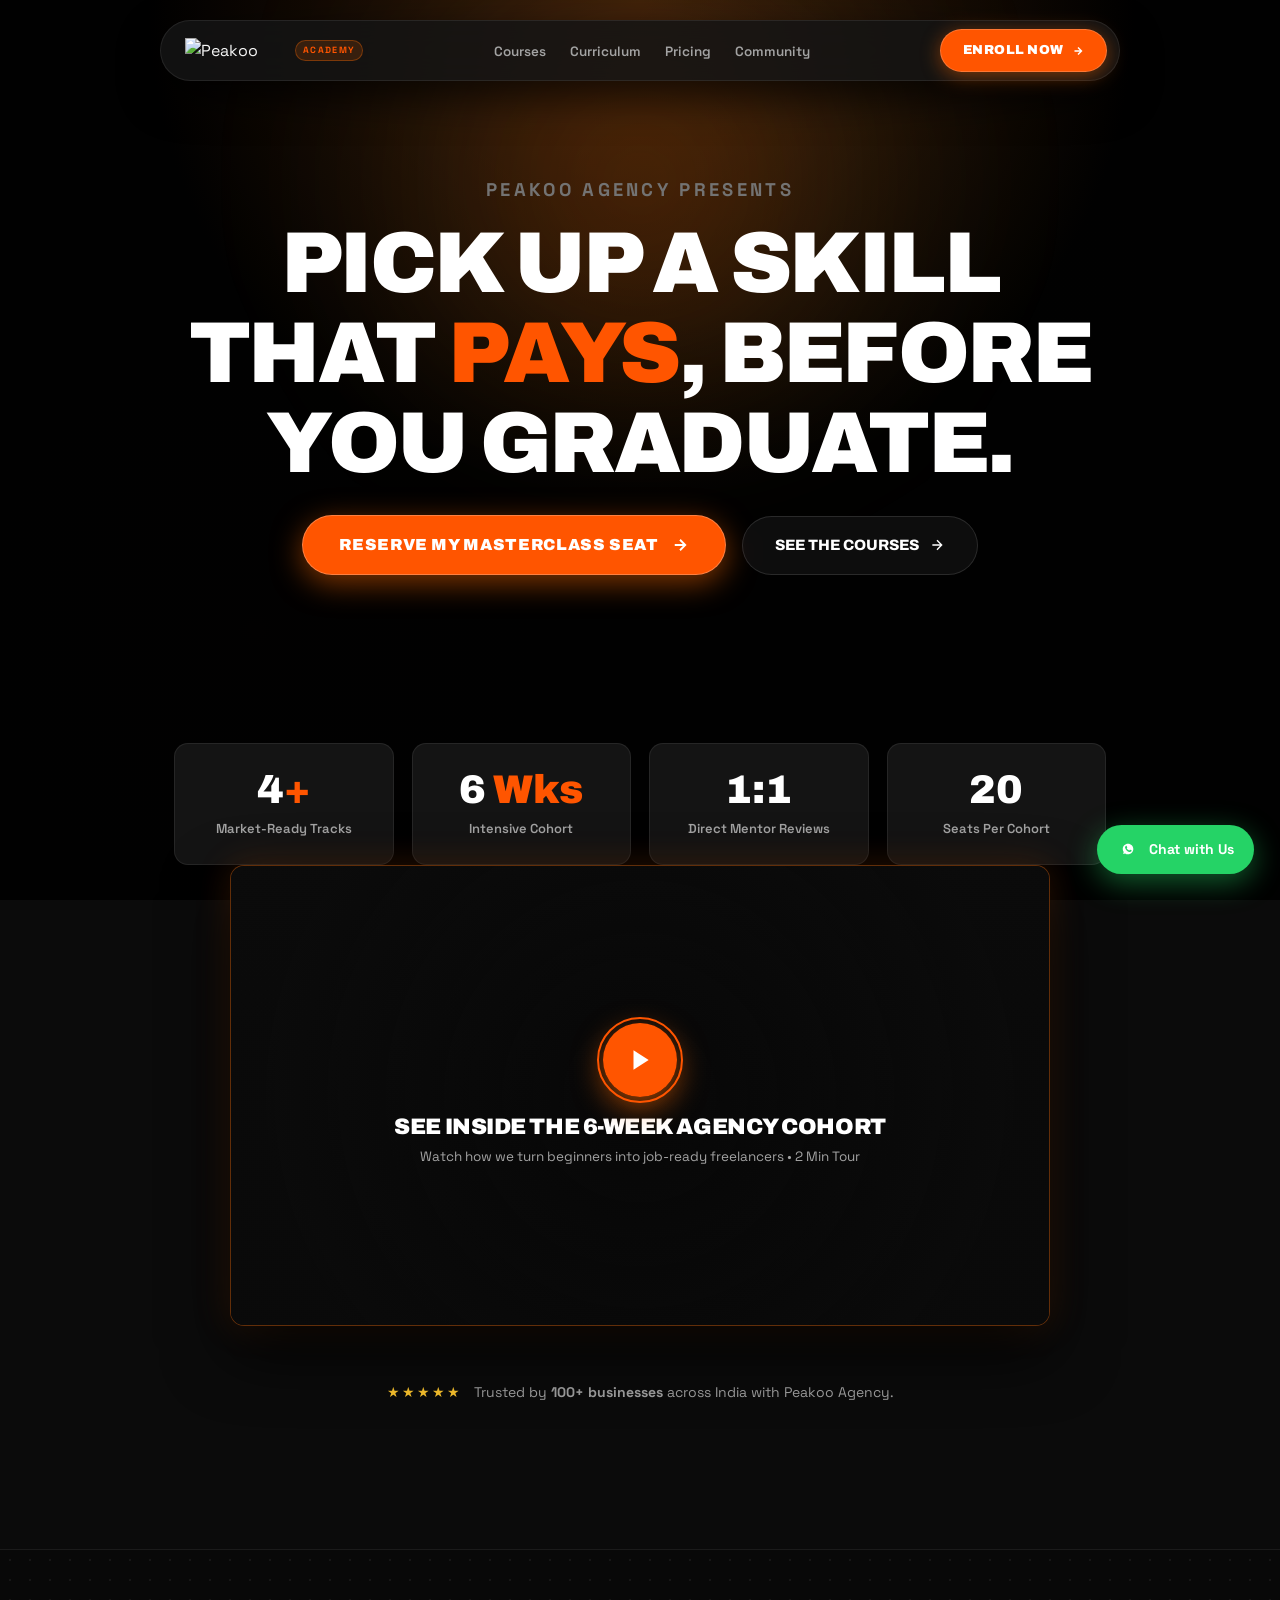
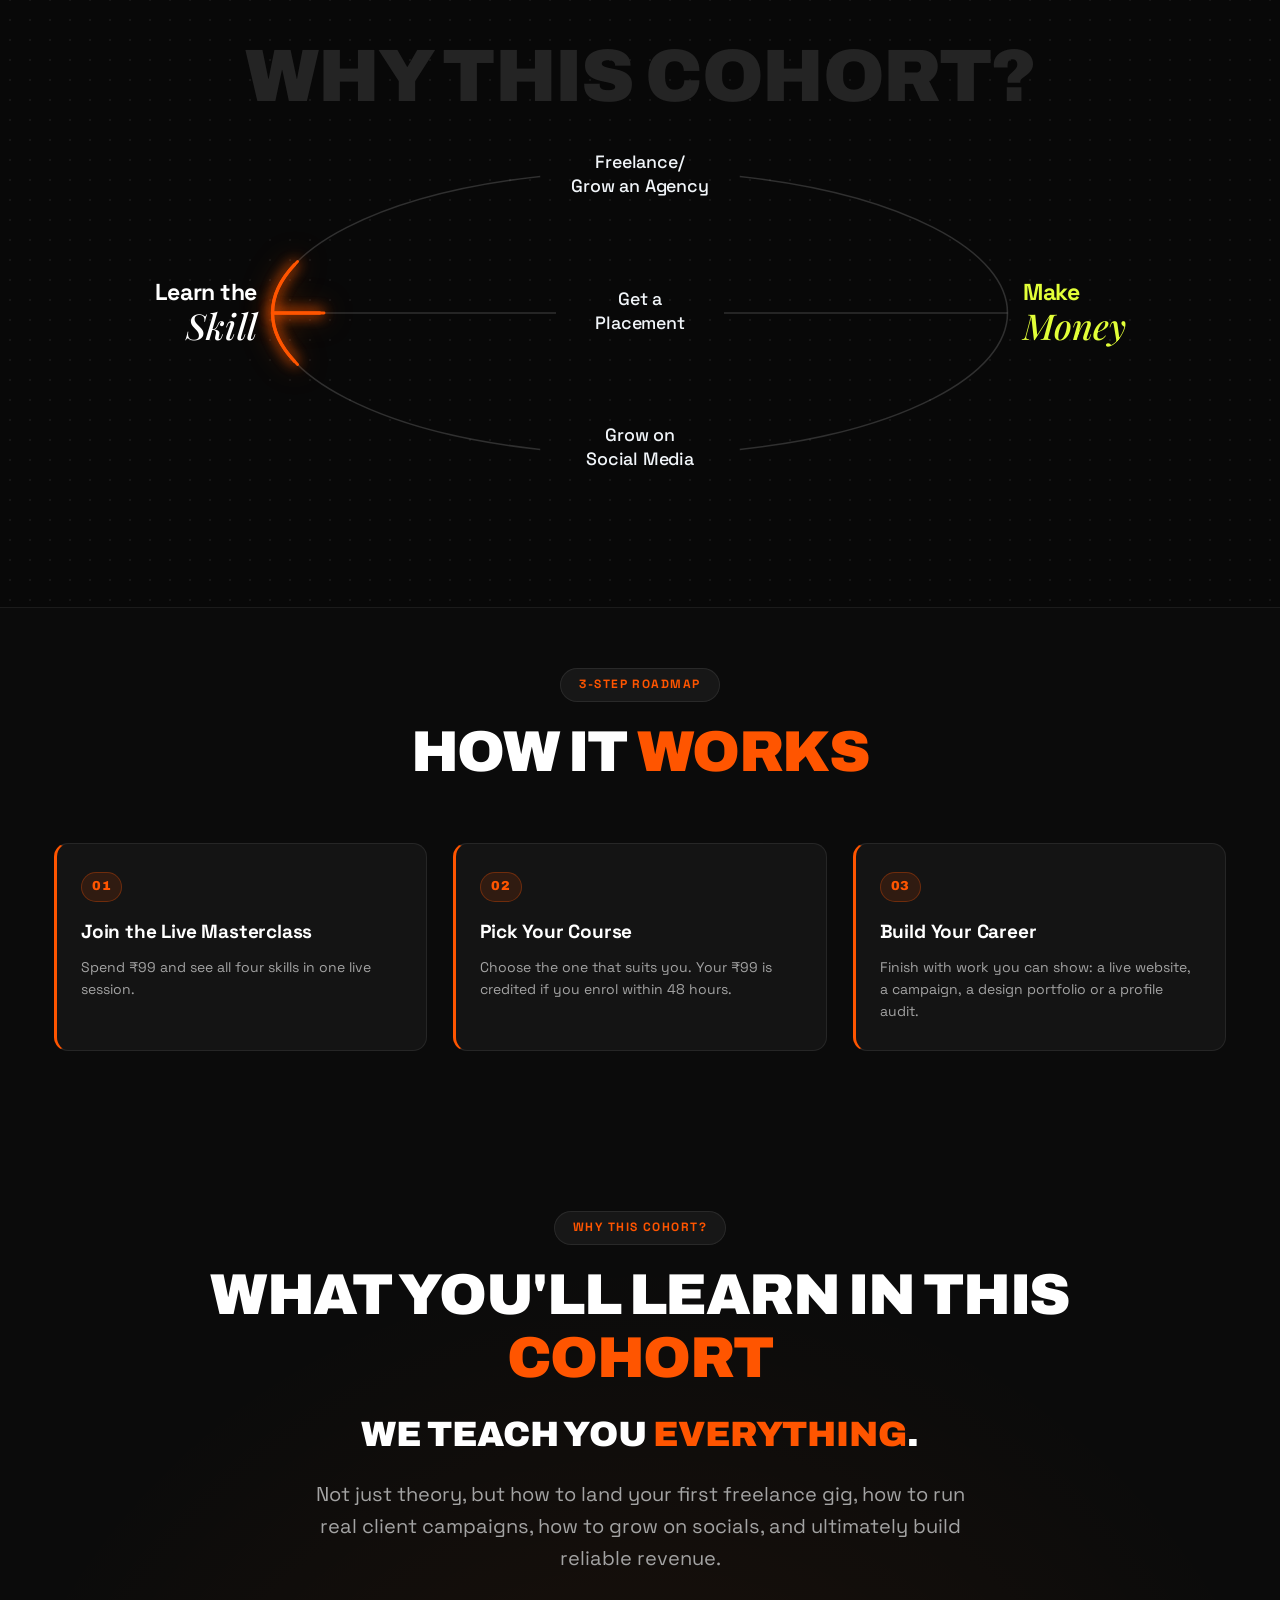
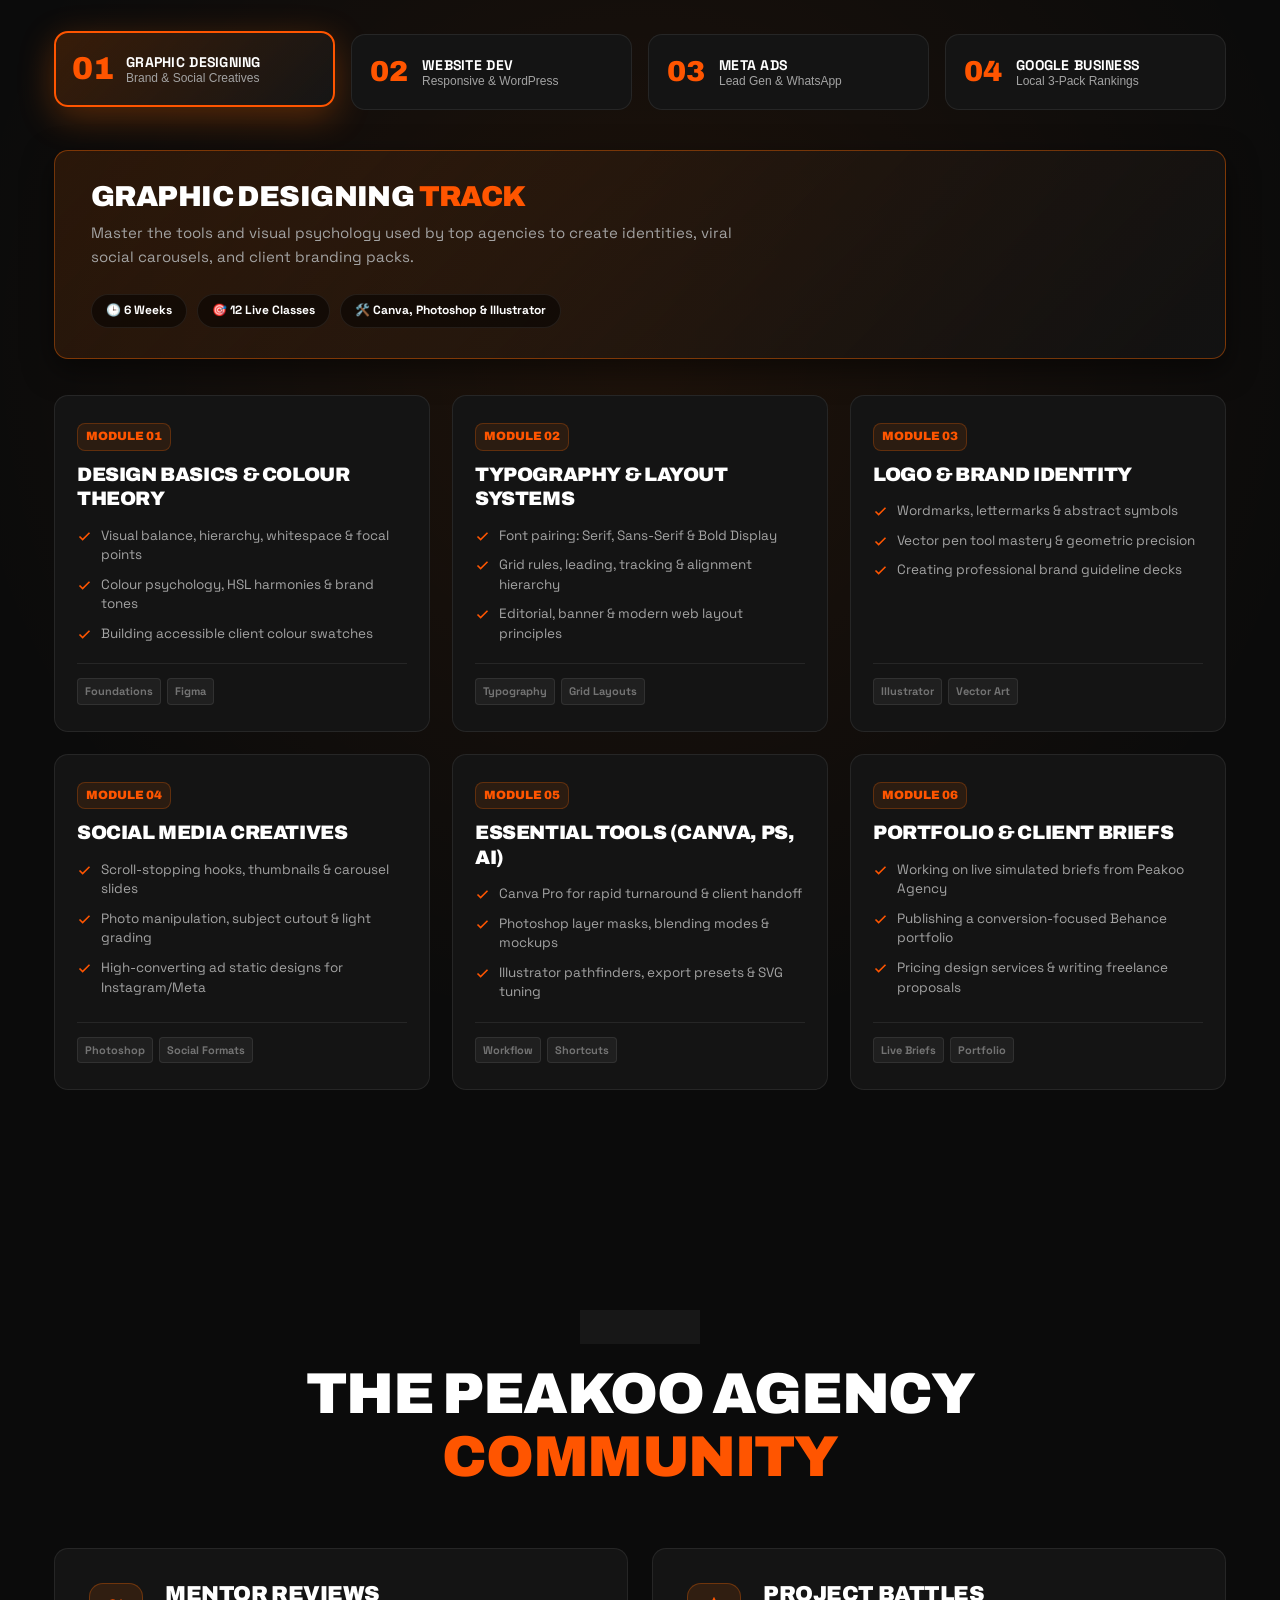
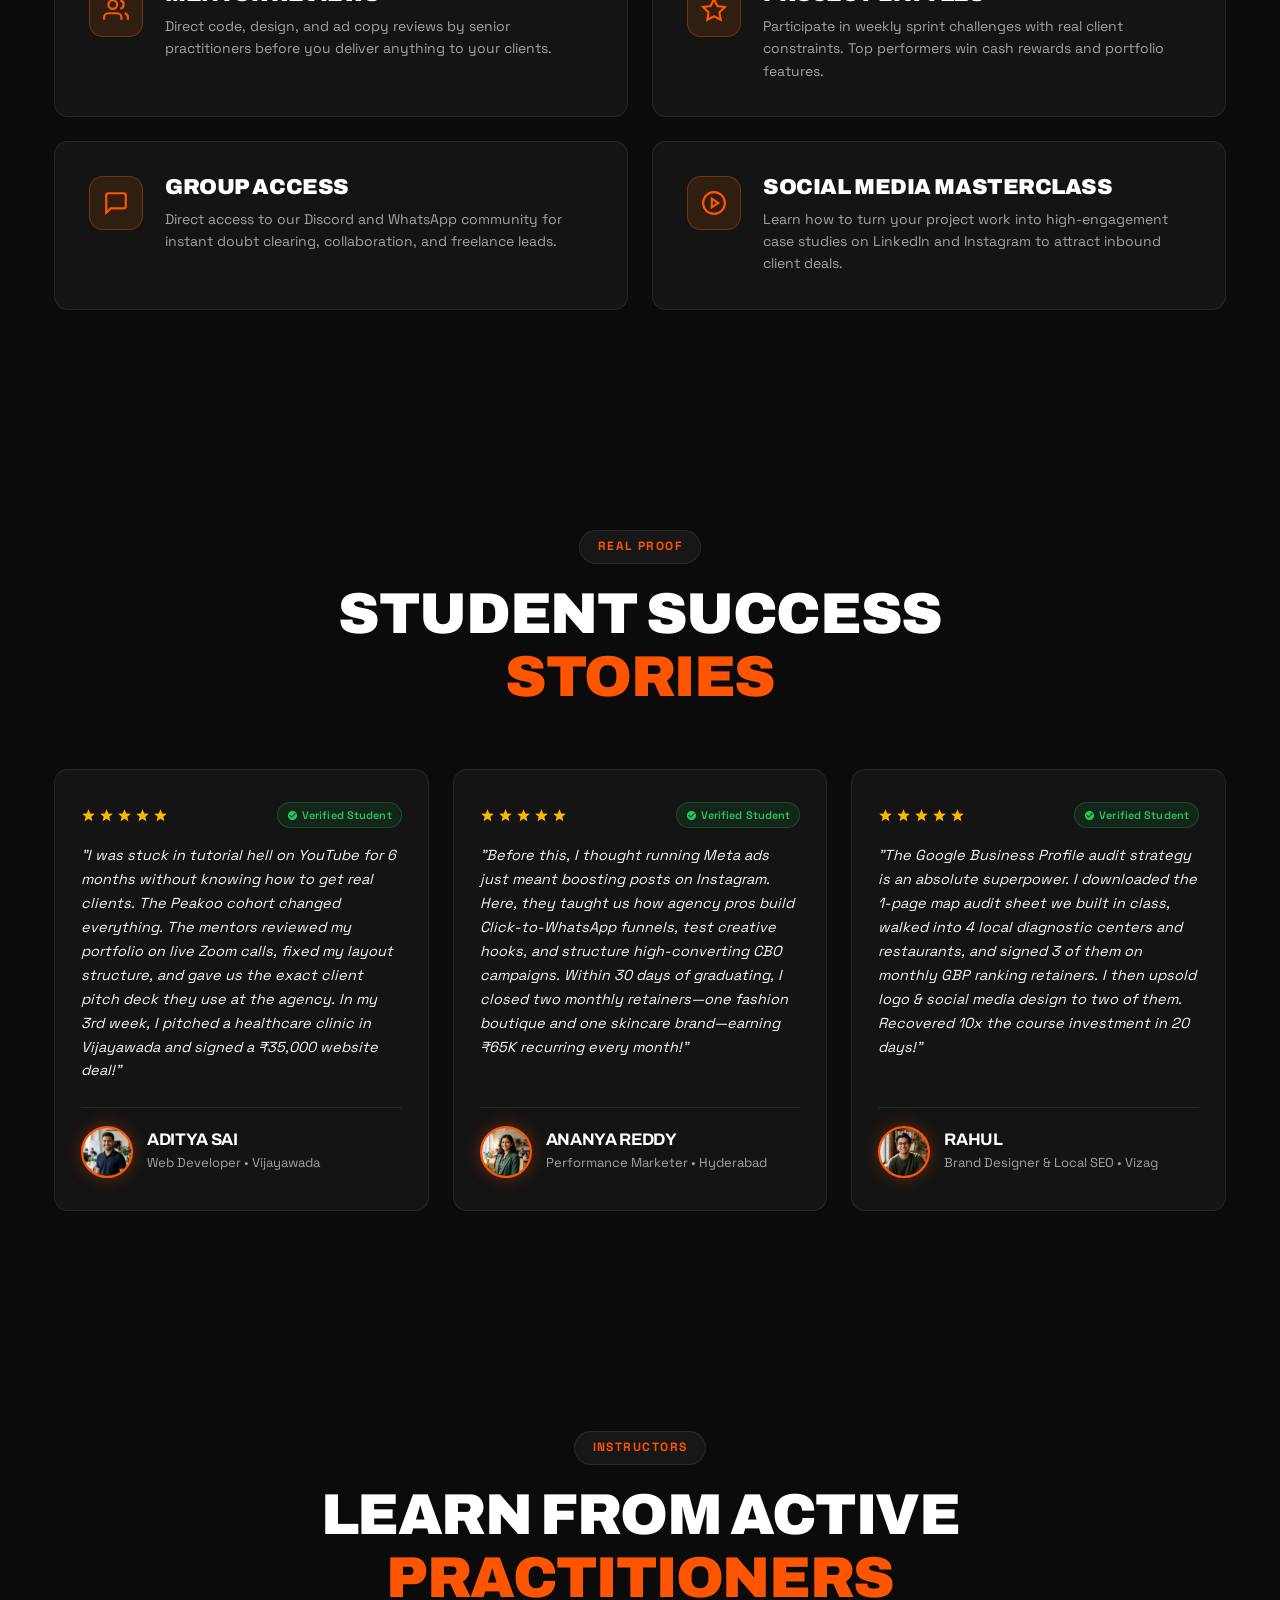
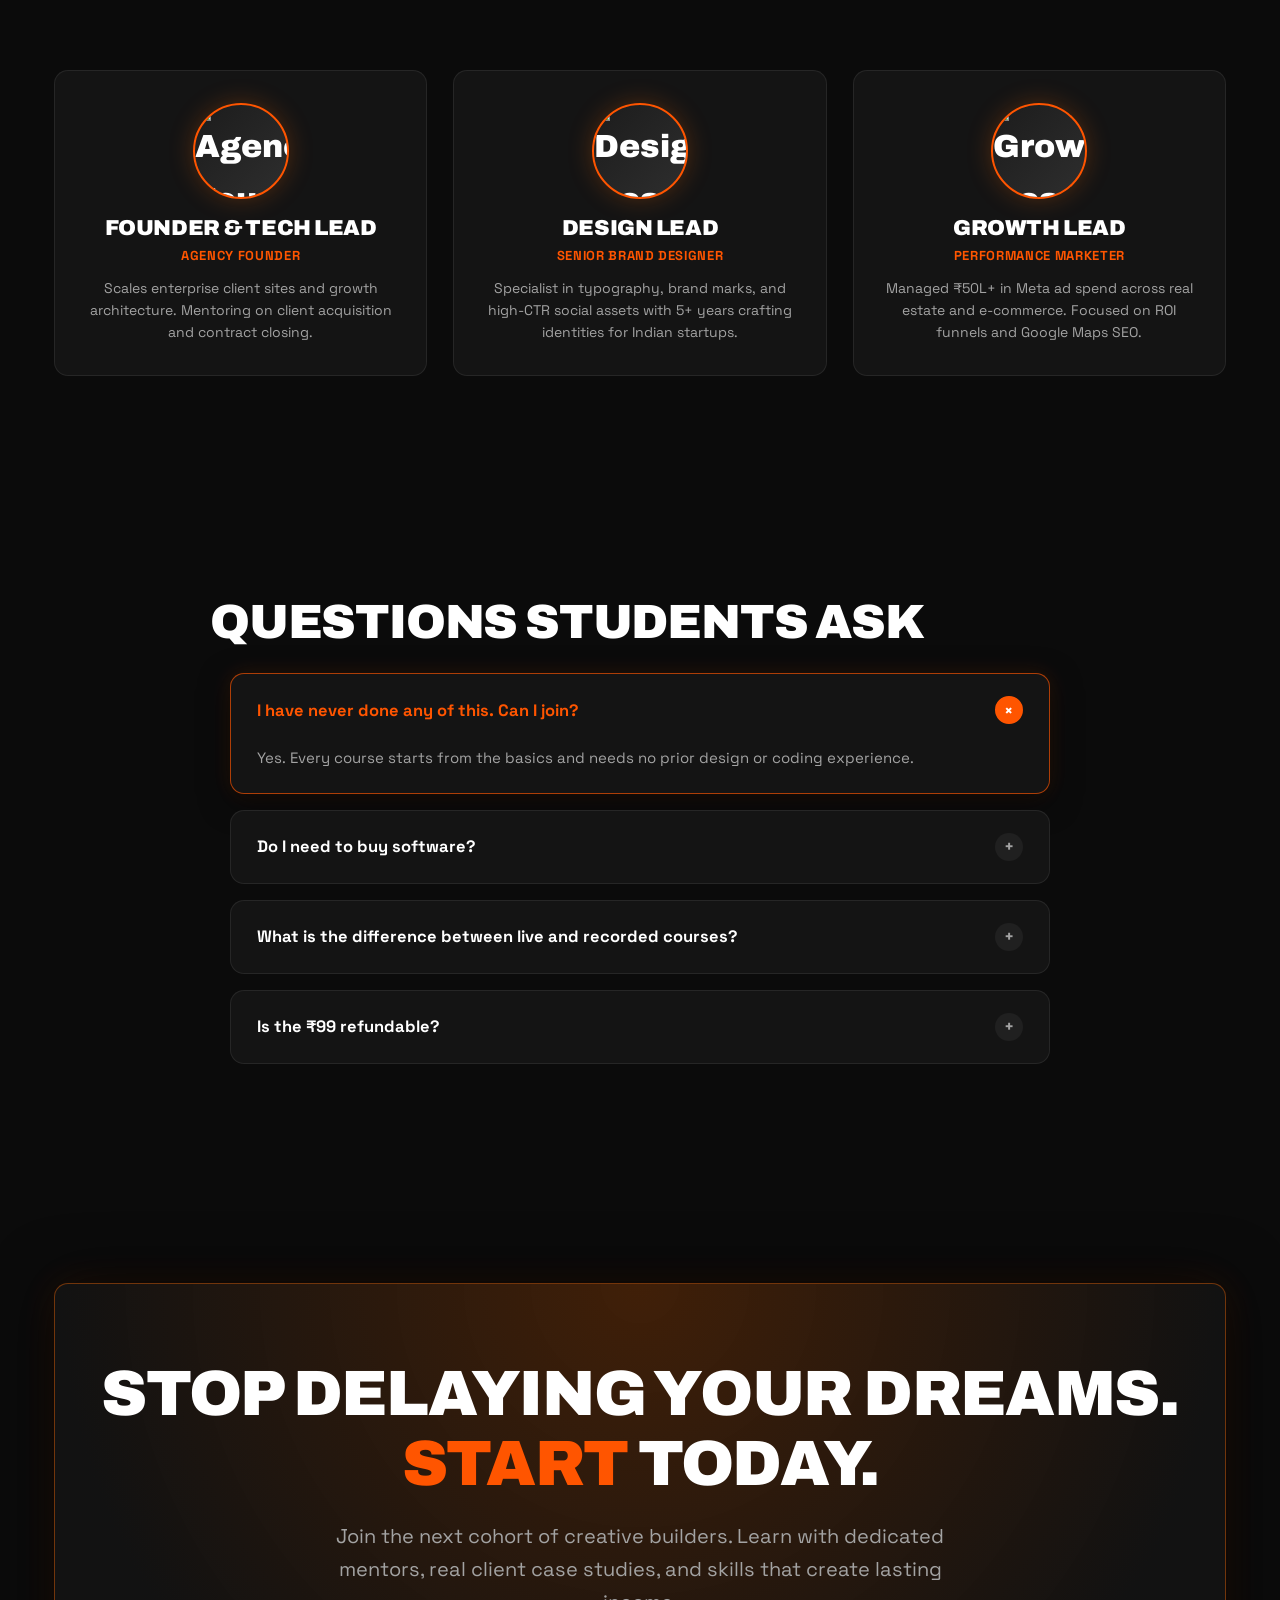
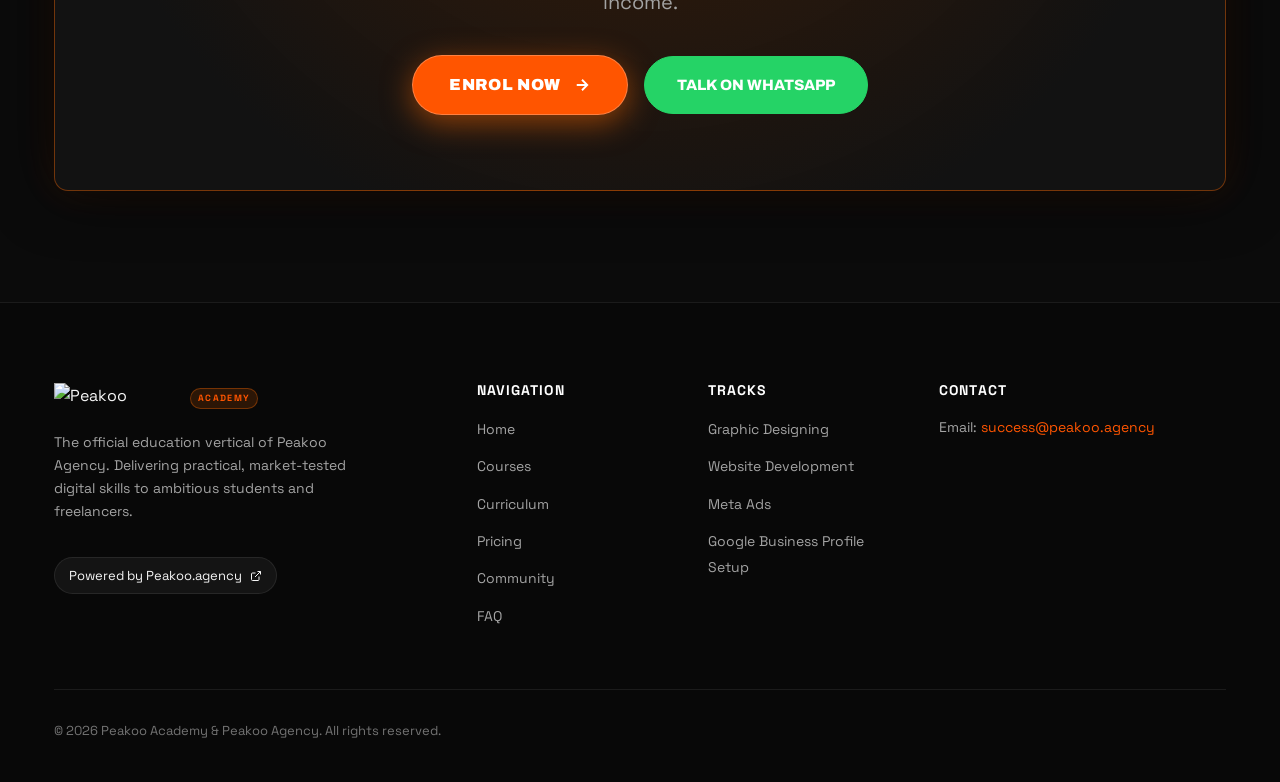
==== commit 6e6ccb00: "Updated the small changes of Peakoo Academy" ====
--- a/index.html
+++ b/index.html
@@ -133,7 +133,7 @@
       </nav>
 
       <!-- Right Enrol CTA Button -->
-      <div style="display: flex; align-items: center; gap: 10px;">
+      <div class="nav-actions-group">
         <a href="#pricing" class="btn-nav-join" data-enrol-trigger data-course="Live Masterclass (₹99)"
           data-tier="Live Masterclass — ₹99">
           <span>Enroll Now</span>
@@ -155,33 +155,26 @@
 
   <!-- Mobile Drawer Overlay -->
   <div class="modal-screen-overlay" id="mobileDrawerWrap" style="z-index: 1050; padding: 0;">
-    <div
-      style="background: #0B0B0B; width: 100%; max-width: 340px; height: 100vh; position: absolute; right: 0; padding: 70px 24px 30px; display: flex; flex-direction: column; justify-content: space-between; border-left: 1px solid var(--border-subtle);">
+    <div class="mobile-drawer-box">
       <div>
-        <div style="margin-bottom: 26px;">
+        <div class="mobile-drawer-header">
           <a href="#hero" class="nav-brand-link" style="text-decoration: none;">
             <img src="assets/logo-peakoo-white.webp" alt="Peakoo" class="nav-brand-logo-img" width="108" height="27">
             <span class="nav-brand-tag">ACADEMY</span>
           </a>
-        </div>
-        <ul style="list-style: none; display: flex; flex-direction: column; gap: 16px;">
-          <li><a href="courses.html" class="mobile-menu-link"
-              style="font-family: var(--font-display); font-size: 20px; font-weight: 800; display: block;">Courses</a>
-          </li>
-          <li><a href="#curriculum" class="mobile-menu-link"
-              style="font-family: var(--font-display); font-size: 20px; font-weight: 800; display: block;">Curriculum</a>
-          </li>
-          <li><a href="pricing.html" class="mobile-menu-link"
-              style="font-family: var(--font-display); font-size: 20px; font-weight: 800; display: block;">Pricing</a>
-          </li>
-          <li><a href="#community" class="mobile-menu-link"
-              style="font-family: var(--font-display); font-size: 20px; font-weight: 800; display: block;">Community</a>
-          </li>
-
+          <button class="mobile-drawer-close-btn" id="mobileDrawerCloseBtn" aria-label="Close menu">&times;</button>
+        </div>
+        <ul class="mobile-drawer-nav-list">
+          <li><a href="courses.html" class="mobile-menu-link">Courses</a></li>
+          <li><a href="#curriculum" class="mobile-menu-link">Curriculum</a></li>
+          <li><a href="pricing.html" class="mobile-menu-link">Pricing</a></li>
+          <li><a href="#community" class="mobile-menu-link">Community</a></li>
+          <li><a href="#mentors" class="mobile-menu-link">Mentors</a></li>
+          <li><a href="#faq" class="mobile-menu-link">FAQ</a></li>
         </ul>
       </div>
-      <div>
-        <a href="#pricing" class="btn-hero-primary" style="width: 100%; justify-content: center; margin-bottom: 10px;"
+      <div class="mobile-drawer-footer">
+        <a href="#pricing" class="btn-hero-primary" style="width: 100%; justify-content: center;"
           data-enrol-trigger data-course="Live Masterclass (₹99)" data-tier="Live Masterclass — ₹99">Enrol Now</a>
         <a href="https://wa.me/919999999999?text=Hi%20Peakoo%20Academy%2C%20I%20want%20to%20enquire%20about%20the%20upcoming%20cohort"
           target="_blank" rel="noopener" class="btn-hero-secondary"
@@ -246,7 +239,6 @@
           <div class="stat-card-label">Seats Per Cohort</div>
         </div>
       </div>
-      <br><br><br>
 
       <!-- HERO VIDEO SHOWCASE PLAYER (Tharun Speaks Style Video Teaser) -->
       <div class="hero-video-showcase" id="openVideoTourBtn" title="Click to watch 2-min cohort walkthrough">
@@ -329,6 +321,7 @@
           <text x="865" y="206" text-anchor="start" class="cohort-svg-node-serif yellow-accent">Money</text>
         </svg>
       </div>
+      <div class="pathway-scroll-cue"><span>Swipe to view full pathway &rarr;</span></div>
     </div>
   </section>
 
--- a/css/style.css
+++ b/css/style.css
@@ -50,7 +50,9 @@
 }
 
 /* Base Reset */
-*, *::before, *::after {
+*,
+*::before,
+*::after {
   box-sizing: border-box;
   margin: 0;
   padding: 0;
@@ -60,6 +62,8 @@
   scroll-behavior: smooth;
   scroll-padding-top: 100px;
   color-scheme: dark;
+  max-width: 100%;
+  overflow-x: hidden;
 }
 
 body {
@@ -70,10 +74,11 @@
   line-height: 1.65;
   -webkit-font-smoothing: antialiased;
   -moz-osx-font-smoothing: grayscale;
+  max-width: 100%;
   overflow-x: hidden;
   position: relative;
   /* Ambient Animated Radial Backdrop */
-  background-image: 
+  background-image:
     radial-gradient(circle at 50% 0%, rgba(255, 106, 0, 0.16) 0%, rgba(0, 0, 0, 0.95) 45%),
     radial-gradient(circle at 80% 30%, rgba(255, 200, 61, 0.05) 0%, transparent 40%),
     radial-gradient(circle at 20% 70%, rgba(255, 106, 0, 0.08) 0%, transparent 45%);
@@ -89,25 +94,56 @@
    GLOBAL ANIMATIONS & KEYFRAMES
    ========================================================================== */
 @keyframes ambientGlowPulse {
-  0% { transform: translateX(-50%) scale(1); opacity: 0.8; }
-  50% { transform: translateX(-50%) scale(1.1); opacity: 1; filter: blur(90px); }
-  100% { transform: translateX(-50%) scale(1); opacity: 0.8; }
+  0% {
+    transform: translateX(-50%) scale(1);
+    opacity: 0.8;
+  }
+
+  50% {
+    transform: translateX(-50%) scale(1.1);
+    opacity: 1;
+    filter: blur(90px);
+  }
+
+  100% {
+    transform: translateX(-50%) scale(1);
+    opacity: 0.8;
+  }
 }
 
 @keyframes textGlowPulse {
-  0% { text-shadow: 0 0 15px rgba(255, 106, 0, 0.3); }
-  100% { text-shadow: 0 0 32px rgba(255, 106, 0, 0.65), 0 0 50px rgba(255, 106, 0, 0.25); }
+  0% {
+    text-shadow: 0 0 15px rgba(255, 106, 0, 0.3);
+  }
+
+  100% {
+    text-shadow: 0 0 32px rgba(255, 106, 0, 0.65), 0 0 50px rgba(255, 106, 0, 0.25);
+  }
 }
 
 @keyframes buttonGleam {
-  0% { transform: translateX(-160%) rotate(25deg); }
-  35%, 100% { transform: translateX(250%) rotate(25deg); }
+  0% {
+    transform: translateX(-160%) rotate(25deg);
+  }
+
+  35%,
+  100% {
+    transform: translateX(250%) rotate(25deg);
+  }
 }
 
 @keyframes floatSubtle {
-  0% { transform: translateY(0px) rotate(0deg); }
-  50% { transform: translateY(-7px) rotate(-0.5deg); }
-  100% { transform: translateY(0px) rotate(0deg); }
+  0% {
+    transform: translateY(0px) rotate(0deg);
+  }
+
+  50% {
+    transform: translateY(-7px) rotate(-0.5deg);
+  }
+
+  100% {
+    transform: translateY(0px) rotate(0deg);
+  }
 }
 
 @keyframes neonBreathe {
@@ -115,10 +151,12 @@
     box-shadow: 0 0 25px rgba(255, 106, 0, 0.25), inset 0 0 10px rgba(255, 106, 0, 0.08);
     border-color: rgba(255, 106, 0, 0.6);
   }
+
   50% {
     box-shadow: 0 0 55px rgba(255, 106, 0, 0.5), inset 0 0 20px rgba(255, 106, 0, 0.2);
     border-color: rgba(255, 106, 0, 0.95);
   }
+
   100% {
     box-shadow: 0 0 25px rgba(255, 106, 0, 0.25), inset 0 0 10px rgba(255, 106, 0, 0.08);
     border-color: rgba(255, 106, 0, 0.6);
@@ -130,6 +168,7 @@
     opacity: 0;
     transform: translateY(18px) scale(0.97);
   }
+
   to {
     opacity: 1;
     transform: translateY(0) scale(1);
@@ -137,13 +176,25 @@
 }
 
 @keyframes marqueeScroll {
-  0% { transform: translateX(0); }
-  100% { transform: translateX(-50%); }
+  0% {
+    transform: translateX(0);
+  }
+
+  100% {
+    transform: translateX(-50%);
+  }
 }
 
 @keyframes pulsePlayRipple {
-  0% { transform: scale(1); opacity: 0.8; }
-  100% { transform: scale(1.6); opacity: 0; }
+  0% {
+    transform: scale(1);
+    opacity: 0.8;
+  }
+
+  100% {
+    transform: scale(1.6);
+    opacity: 0;
+  }
 }
 
 /* Scroll-Driven Reveal System */
@@ -160,7 +211,12 @@
 }
 
 /* Typography Helpers - peakoo.agency Typography */
-h1, h2, h3, h4, h5, h6 {
+h1,
+h2,
+h3,
+h4,
+h5,
+h6 {
   font-family: var(--font-display);
   font-weight: 900;
   text-transform: uppercase;
@@ -456,11 +512,109 @@
 .mobile-hamburger.active span:nth-child(1) {
   transform: translateY(7px) rotate(45deg);
 }
+
 .mobile-hamburger.active span:nth-child(2) {
   opacity: 0;
 }
+
 .mobile-hamburger.active span:nth-child(3) {
   transform: translateY(-7px) rotate(-45deg);
+}
+
+.nav-actions-group {
+  display: flex;
+  align-items: center;
+  gap: 10px;
+  flex-shrink: 0;
+}
+
+/* ==========================================================================
+   MOBILE DRAWER NAVIGATION (Smooth Slide-In & Touch Friendly)
+   ========================================================================== */
+.mobile-drawer-box {
+  background: #0B0B0B;
+  width: 86%;
+  max-width: 320px;
+  height: 100vh;
+  position: absolute;
+  top: 0;
+  right: 0;
+  padding: 24px 20px;
+  display: flex;
+  flex-direction: column;
+  justify-content: space-between;
+  border-left: 1px solid var(--border-subtle);
+  overflow-y: auto;
+  box-shadow: -15px 0 45px rgba(0, 0, 0, 0.9);
+  transform: translateX(100%);
+  transition: transform 0.35s var(--ease-spring);
+}
+
+.modal-screen-overlay.open .mobile-drawer-box {
+  transform: translateX(0);
+}
+
+.mobile-drawer-header {
+  display: flex;
+  align-items: center;
+  justify-content: space-between;
+  margin-bottom: 24px;
+  padding-bottom: 14px;
+  border-bottom: 1px solid var(--border-subtle);
+}
+
+.mobile-drawer-close-btn {
+  width: 34px;
+  height: 34px;
+  border-radius: 50%;
+  background: rgba(255, 255, 255, 0.08);
+  border: 1px solid var(--border-subtle);
+  color: var(--text-primary);
+  display: flex;
+  align-items: center;
+  justify-content: center;
+  font-size: 22px;
+  line-height: 1;
+  cursor: pointer;
+  transition: all var(--transition-fast);
+}
+
+.mobile-drawer-close-btn:hover {
+  background: rgba(255, 106, 0, 0.2);
+  border-color: var(--color-orange);
+  color: #FFFFFF;
+  transform: rotate(90deg);
+}
+
+.mobile-drawer-nav-list {
+  list-style: none;
+  display: flex;
+  flex-direction: column;
+  gap: 16px;
+}
+
+.mobile-drawer-footer {
+  margin-top: 24px;
+  padding-top: 18px;
+  border-top: 1px solid var(--border-subtle);
+  display: flex;
+  flex-direction: column;
+  gap: 10px;
+}
+
+.pathway-scroll-cue {
+  display: none;
+  margin-top: 14px;
+  font-family: var(--font-heading);
+  font-size: 11.5px;
+  font-weight: 700;
+  color: var(--color-orange);
+  background: rgba(255, 106, 0, 0.1);
+  border: 1px solid rgba(255, 106, 0, 0.3);
+  padding: 4px 12px;
+  border-radius: var(--radius-pill);
+  letter-spacing: 0.05em;
+  text-transform: uppercase;
 }
 
 /* ==========================================================================
@@ -745,7 +899,7 @@
 .video-thumb-gradient {
   position: absolute;
   inset: 0;
-  background: 
+  background:
     radial-gradient(circle at 50% 50%, rgba(0, 0, 0, 0.35) 0%, rgba(10, 10, 10, 0.88) 80%),
     linear-gradient(180deg, rgba(10, 10, 10, 0.25) 0%, rgba(10, 10, 10, 0.96) 100%);
   z-index: 1;
@@ -1122,12 +1276,29 @@
   animation: moduleCardPop 0.45s var(--ease-spring) backwards;
 }
 
-.track-module-panel.active .module-box-card:nth-child(1) { animation-delay: 0.04s; }
-.track-module-panel.active .module-box-card:nth-child(2) { animation-delay: 0.08s; }
-.track-module-panel.active .module-box-card:nth-child(3) { animation-delay: 0.12s; }
-.track-module-panel.active .module-box-card:nth-child(4) { animation-delay: 0.16s; }
-.track-module-panel.active .module-box-card:nth-child(5) { animation-delay: 0.20s; }
-.track-module-panel.active .module-box-card:nth-child(6) { animation-delay: 0.24s; }
+.track-module-panel.active .module-box-card:nth-child(1) {
+  animation-delay: 0.04s;
+}
+
+.track-module-panel.active .module-box-card:nth-child(2) {
+  animation-delay: 0.08s;
+}
+
+.track-module-panel.active .module-box-card:nth-child(3) {
+  animation-delay: 0.12s;
+}
+
+.track-module-panel.active .module-box-card:nth-child(4) {
+  animation-delay: 0.16s;
+}
+
+.track-module-panel.active .module-box-card:nth-child(5) {
+  animation-delay: 0.20s;
+}
+
+.track-module-panel.active .module-box-card:nth-child(6) {
+  animation-delay: 0.24s;
+}
 
 .curriculum-banner-card {
   background: linear-gradient(135deg, rgba(255, 106, 0, 0.12) 0%, #121212 100%);
@@ -1745,6 +1916,7 @@
     grid-template-columns: 1fr;
     gap: 20px;
   }
+
   .bundle-combo-banner {
     flex-direction: column;
     align-items: stretch;
@@ -1752,11 +1924,13 @@
     text-align: center;
     gap: 20px;
   }
+
   .bundle-combo-right {
     flex-direction: column;
     gap: 16px;
     width: 100%;
   }
+
   .btn-bundle-combo {
     width: 100%;
   }
@@ -2011,6 +2185,7 @@
     gap: 36px;
     text-align: center;
   }
+
   .hero-masterclass-split .hero-agency-tagline,
   .hero-masterclass-split .hero-main-title,
   .hero-masterclass-split .hero-sub-text {
@@ -2018,9 +2193,11 @@
     margin-left: auto;
     margin-right: auto;
   }
+
   .hero-masterclass-split .hero-btn-row {
     justify-content: center;
   }
+
   .how-it-works-grid {
     grid-template-columns: 1fr;
     gap: 20px;
@@ -2637,6 +2814,7 @@
   margin-bottom: 12px;
   scrollbar-width: none;
 }
+
 .video-chapters-row::-webkit-scrollbar {
   display: none;
 }
@@ -2775,8 +2953,10 @@
 }
 
 /* ==========================================================================
-   RESPONSIVE BREAKPOINTS
+   COMPREHENSIVE RESPONSIVE BREAKPOINTS (ALL DEVICES & SCREENS)
    ========================================================================== */
+
+/* 1. Large Tablets & Small Laptops (max-width: 1100px) */
 @media (max-width: 1100px) {
   .courses-showcase-grid,
   .hero-stat-cards,
@@ -2788,6 +2968,18 @@
     grid-template-columns: repeat(2, 1fr);
   }
 
+  .course-meta-grid {
+    grid-template-columns: repeat(2, 1fr);
+  }
+
+  .course-modules-summary-grid {
+    grid-template-columns: repeat(2, 1fr);
+  }
+
+  .pricing-bundle-grid {
+    grid-template-columns: repeat(2, 1fr);
+  }
+
   .pricing-cards-container {
     grid-template-columns: 1fr;
     max-width: 480px;
@@ -2800,105 +2992,643 @@
 
   .footer-columns-grid {
     grid-template-columns: repeat(2, 1fr);
-  }
-}
-
+    gap: 32px;
+  }
+}
+
+/* 2. Medium Tablets (max-width: 960px) */
+@media (max-width: 960px) {
+  .hero-masterclass-split {
+    grid-template-columns: 1fr;
+    gap: 36px;
+    text-align: center;
+  }
+
+  .hero-masterclass-split .hero-agency-tagline,
+  .hero-masterclass-split .hero-main-title,
+  .hero-masterclass-split .hero-sub-text {
+    text-align: center;
+    margin-left: auto;
+    margin-right: auto;
+  }
+
+  .hero-masterclass-split .hero-btn-row {
+    justify-content: center;
+  }
+
+  .how-it-works-grid {
+    grid-template-columns: 1fr;
+    max-width: 520px;
+    margin: 30px auto 0;
+    gap: 20px;
+  }
+}
+
+/* 3. Small Tablets & Landscape Mobile (max-width: 860px) */
 @media (max-width: 860px) {
+  .floating-navbar-wrap {
+    top: 12px;
+    padding: 0 12px;
+  }
+
+  .floating-navbar {
+    padding: 6px 12px 6px 16px;
+    gap: 10px;
+    width: 100%;
+    justify-content: space-between;
+  }
+
+  .nav-brand-logo-img {
+    height: 22px;
+  }
+
+  .nav-brand-text {
+    font-size: 18px;
+  }
+
+  .nav-actions-group {
+    gap: 8px;
+    flex-shrink: 0;
+  }
+
   .nav-menu-links {
-    display: none;
+    display: none !important;
   }
 
   .mobile-hamburger {
     display: flex;
+    flex-shrink: 0;
+  }
+
+  .btn-nav-join {
+    padding: 8px 15px;
+    font-size: 12px;
   }
 
   .community-cards-grid,
   .testimonials-row-grid,
   .mentors-team-grid {
     grid-template-columns: 1fr;
-    max-width: 500px;
+    max-width: 520px;
     margin-left: auto;
     margin-right: auto;
   }
-}
-
+
+  .course-pricing-grid {
+    grid-template-columns: 1fr;
+    max-width: 520px;
+    margin: 28px auto 0;
+    gap: 20px;
+  }
+
+  .pricing-bundle-grid {
+    grid-template-columns: 1fr;
+    max-width: 500px;
+    margin: 24px auto;
+    gap: 16px;
+  }
+
+  .bundle-combo-banner {
+    flex-direction: column;
+    text-align: center;
+    padding: 26px 20px;
+    gap: 20px;
+  }
+
+  .bundle-combo-right {
+    flex-direction: column;
+    width: 100%;
+    align-items: center;
+    gap: 16px;
+  }
+
+  .btn-bundle-combo {
+    width: 100%;
+    justify-content: center;
+  }
+}
+
+/* 4. Standard Tablet Portrait & Phablets (max-width: 768px) */
+@media (max-width: 768px) {
+  .section {
+    padding-top: 60px;
+    padding-bottom: 60px;
+  }
+
+  .container {
+    padding-left: 20px;
+    padding-right: 20px;
+  }
+
+  .hero-wrapper {
+    padding-top: 125px;
+    padding-bottom: 55px;
+    min-height: auto;
+  }
+
+  .hero-main-title {
+    font-size: clamp(2.2rem, 7.5vw, 3.4rem);
+    margin-bottom: 20px;
+  }
+
+  .hero-sub-text {
+    font-size: 15px;
+    margin-bottom: 28px;
+  }
+
+  .course-detail-card {
+    padding: 28px 20px;
+  }
+
+  .course-meta-grid {
+    grid-template-columns: repeat(2, 1fr);
+    gap: 10px;
+  }
+
+  .course-deliverables-grid {
+    grid-template-columns: 1fr;
+    gap: 12px;
+  }
+
+  .course-modules-summary-grid {
+    grid-template-columns: repeat(2, 1fr);
+    gap: 10px;
+  }
+
+  .course-card-actions {
+    flex-direction: column;
+    align-items: stretch;
+    gap: 14px;
+  }
+
+  .course-actions-left {
+    flex-direction: column;
+    align-items: stretch;
+    width: 100%;
+    gap: 10px;
+  }
+
+  .course-actions-left .btn-hero-primary,
+  .course-actions-left .btn-hero-secondary {
+    width: 100%;
+    justify-content: center;
+  }
+
+  .course-chat-link {
+    text-align: center;
+    justify-content: center;
+    display: inline-flex;
+  }
+
+  .video-modal-overlay {
+    padding: 12px;
+  }
+
+  .video-bottom-action-bar {
+    flex-direction: column;
+    align-items: stretch;
+    gap: 10px;
+  }
+
+  .video-bottom-action-bar .btn-hero-primary,
+  .video-bottom-action-bar .btn-hero-secondary {
+    width: 100%;
+    justify-content: center;
+  }
+
+  .final-cta-banner {
+    padding: 50px 24px;
+  }
+
+  .final-cta-headline {
+    font-size: clamp(2rem, 6.5vw, 2.8rem);
+  }
+
+  .final-cta-actions {
+    flex-direction: column;
+    width: 100%;
+    max-width: 360px;
+    margin: 0 auto;
+    gap: 12px;
+  }
+
+  .final-cta-actions .btn-hero-primary,
+  .final-cta-actions .btn-hero-secondary {
+    width: 100%;
+    justify-content: center;
+  }
+}
+
+/* 5. Mobile Standard (max-width: 640px) */
 @media (max-width: 640px) {
+  .floating-navbar-wrap {
+    padding: 0 10px;
+    top: 10px;
+  }
+
   .floating-navbar {
-    padding: 6px 10px 6px 18px;
-  }
-
-  .courses-showcase-grid,
-  .hero-stat-cards,
-  .curriculum-pillars-bar,
+    padding: 5px 8px 5px 12px;
+    gap: 8px;
+    width: 100%;
+    justify-content: space-between;
+  }
+
+  .nav-actions-group {
+    gap: 8px;
+  }
+
+  .nav-brand-text {
+    font-size: 16.5px;
+  }
+
+  .nav-brand-logo-img {
+    height: 20px;
+  }
+
+  .nav-brand-tag {
+    font-size: 8px;
+    padding: 2px 6px;
+  }
+
+  .btn-nav-join {
+    padding: 6px 12px;
+    font-size: 11px;
+    letter-spacing: 0.02em;
+    gap: 4px;
+  }
+
+  .mobile-hamburger {
+    width: 34px;
+    height: 34px;
+    padding: 7px;
+  }
+
+  .hero-btn-row {
+    flex-direction: column;
+    width: 100%;
+    max-width: 360px;
+    margin: 0 auto 30px;
+    gap: 12px;
+  }
+
+  .hero-btn-row .btn-hero-primary,
+  .hero-btn-row .btn-hero-secondary {
+    width: 100%;
+    justify-content: center;
+    padding: 14px 24px;
+    font-size: 13.5px;
+  }
+
+  .hero-stat-cards {
+    grid-template-columns: repeat(2, 1fr);
+    gap: 10px;
+    margin-top: 10px;
+  }
+
+  .stat-card-item {
+    padding: 16px 10px;
+  }
+
+  .stat-card-number {
+    font-size: 1.85rem;
+  }
+
+  .stat-card-label {
+    font-size: 11.5px;
+  }
+
+  .hero-video-showcase {
+    aspect-ratio: auto;
+    min-height: 210px;
+    padding: 22px 14px;
+    margin-bottom: 30px;
+  }
+
+  .video-play-btn-circle {
+    width: 56px;
+    height: 56px;
+    margin-bottom: 12px;
+  }
+
+  .video-teaser-title {
+    font-size: 1.15rem;
+  }
+
+  .video-teaser-sub {
+    font-size: 12px;
+  }
+
+  .hero-social-proof {
+    flex-direction: column;
+    gap: 4px;
+    text-align: center;
+    font-size: 13px;
+    margin-bottom: 30px;
+  }
+
+  .tools-marquee-section::before,
+  .tools-marquee-section::after {
+    width: 40px;
+  }
+
+  .tool-marquee-item {
+    padding: 7px 14px;
+    font-size: 12px;
+  }
+
+  .courses-showcase-grid {
+    grid-template-columns: 1fr;
+    max-width: 480px;
+    margin: 0 auto;
+  }
+
+  .curriculum-pillars-bar {
+    grid-template-columns: 1fr;
+    gap: 10px;
+  }
+
+  .pillar-tab-btn {
+    padding: 14px 14px;
+    gap: 12px;
+  }
+
+  .pillar-num {
+    font-size: 1.5rem;
+  }
+
+  .curriculum-banner-card {
+    padding: 22px 16px;
+    flex-direction: column;
+    align-items: flex-start;
+    gap: 14px;
+  }
+
   .modules-six-grid {
     grid-template-columns: 1fr;
+    gap: 16px;
+  }
+
+  .module-box-card {
+    padding: 22px 16px;
+  }
+
+  .course-modules-summary-grid {
+    grid-template-columns: 1fr;
+    gap: 8px;
+  }
+
+  .course-pricing-card {
+    padding: 24px 18px;
+  }
+
+  .pricing-bundle-banner {
+    padding: 26px 18px;
+    margin: 25px 0 45px;
+  }
+
+  .bundle-tier-pill-box {
+    padding: 18px 14px;
+  }
+
+  .community-feature-card {
+    padding: 22px 16px;
+  }
+
+  .student-story-box {
+    padding: 22px 16px;
+  }
+
+  .mentor-profile-card {
+    padding: 24px 16px;
+  }
+
+  .faq-toggle-trigger {
+    padding: 18px 16px;
+    font-size: 15px;
+  }
+
+  .faq-collapsed-panel {
+    padding: 0 16px;
+  }
+
+  .faq-row-item.active .faq-collapsed-panel {
+    padding: 0 16px 18px;
   }
 
   .floating-whatsapp-pill {
-    padding: 12px;
+    padding: 10px;
+    width: 46px;
+    height: 46px;
     border-radius: 50%;
-  }
+    bottom: 18px;
+    right: 16px;
+    justify-content: center;
+  }
+
   .floating-whatsapp-pill span {
     display: none;
   }
 
   .footer-columns-grid {
     grid-template-columns: 1fr;
+    gap: 28px;
   }
 
   .footer-bottom-bar {
     flex-direction: column;
     text-align: center;
-  }
-}
-
-/* Specific 360px Mobile First Optimizations (Section 4) */
+    gap: 14px;
+    align-items: center;
+  }
+
+  .modal-card-container {
+    padding: 26px 18px;
+    border-radius: 18px;
+    width: 100%;
+  }
+
+  .text-input-control,
+  .select-input-control {
+    font-size: 16px !important;
+  }
+}
+
+/* 6. Small Mobile (max-width: 480px) */
 @media (max-width: 480px) {
+  .container {
+    padding-left: 14px;
+    padding-right: 14px;
+  }
+
+  .section {
+    padding-top: 48px;
+    padding-bottom: 48px;
+  }
+
   .hero-main-title {
-    font-size: clamp(2rem, 9vw, 2.4rem);
+    font-size: clamp(1.9rem, 8.5vw, 2.35rem);
+    line-height: 1.08;
   }
 
   .hero-cohort-pill {
     font-size: 10.5px;
-    padding: 6px 14px;
+    padding: 5px 12px;
     letter-spacing: 0.04em;
   }
 
-  .timer-box {
-    padding: 6px 8px;
-    min-width: 44px;
-  }
-
-  .timer-val {
-    font-size: 1.15rem;
-  }
-
-  .pricing-box-card {
-    padding: 28px 18px;
-  }
-
-  .curriculum-banner-card {
-    padding: 22px 18px;
-  }
-
-  .community-feature-card {
-    padding: 22px 18px;
-  }
-
-  .student-story-box {
-    padding: 24px 18px;
-  }
-
-  .mentor-profile-card {
-    padding: 24px 18px;
-  }
-
-  .final-cta-banner {
-    padding: 45px 20px;
+  .section-title {
+    font-size: clamp(1.7rem, 7vw, 2.1rem);
+  }
+
+  .section-pill-tag {
+    font-size: 10.5px;
+    padding: 4px 12px;
+  }
+
+  .floating-navbar-wrap {
+    padding: 0 8px;
+    top: 8px;
+  }
+
+  .floating-navbar {
+    padding: 5px 8px 5px 12px;
+    gap: 6px;
+  }
+
+  .nav-actions-group {
+    gap: 6px;
+  }
+
+  .nav-brand-text {
+    font-size: 15.5px;
+  }
+
+  .nav-brand-tag {
+    font-size: 7px;
+    padding: 1.5px 5px;
+  }
+
+  .btn-nav-join {
+    padding: 5px 10px;
+    font-size: 10.5px;
+  }
+
+  .btn-nav-join svg {
+    display: none;
+  }
+
+  .mobile-hamburger {
+    width: 32px;
+    height: 32px;
+    padding: 6px;
+  }
+
+  .course-detail-card {
+    padding: 20px 14px;
+  }
+
+  .course-meta-box {
+    padding: 10px 8px;
+  }
+
+  .course-meta-lbl {
+    font-size: 9.5px;
+  }
+
+  .course-meta-val {
+    font-size: 12px;
+  }
+
+  .course-detail-title {
+    font-size: 1.55rem;
   }
 
   .modal-card-container {
-    padding: 28px 20px;
+    padding: 22px 14px;
+  }
+
+  .modal-x-btn {
+    top: 12px;
+    right: 12px;
+    width: 28px;
+    height: 28px;
+    font-size: 16px;
+  }
+}
+
+/* 7. Ultra-Compact Mobile / 320px - 360px */
+@media (max-width: 360px) {
+  .container {
+    padding-left: 12px;
+    padding-right: 12px;
+  }
+
+  .floating-navbar-wrap {
+    padding: 0 6px;
+    top: 6px;
+  }
+
+  .floating-navbar {
+    padding: 4px 6px 4px 10px;
+    gap: 4px;
+  }
+
+  .nav-brand-tag {
+    display: none;
+  }
+
+  .nav-brand-text {
+    font-size: 14.5px;
+  }
+
+  .nav-actions-group {
+    gap: 4px;
+  }
+
+  .btn-nav-join {
+    padding: 5px 8px;
+    font-size: 10px;
+  }
+
+  .mobile-hamburger {
+    width: 30px;
+    height: 30px;
+    padding: 5px;
+  }
+
+  .hero-main-title {
+    font-size: 1.75rem;
+  }
+
+  .btn-hero-primary,
+  .btn-hero-secondary {
+    padding: 12px 16px;
+    font-size: 12.5px;
+  }
+
+  .stat-card-number {
+    font-size: 1.6rem;
+  }
+
+  .stat-card-label {
+    font-size: 11px;
+  }
+
+  .course-meta-grid {
+    grid-template-columns: 1fr;
+  }
+
+  .floating-whatsapp-pill {
+    bottom: 12px;
+    right: 12px;
+    width: 40px;
+    height: 40px;
+    padding: 8px;
+  }
+
+  .mobile-drawer-box {
+    width: 92%;
+    padding: 18px 12px;
   }
 }
 
@@ -3218,45 +3948,6 @@
   color: var(--color-orange);
 }
 
-@media (max-width: 900px) {
-  .course-meta-grid {
-    grid-template-columns: repeat(2, 1fr);
-  }
-  .course-modules-summary-grid {
-    grid-template-columns: repeat(2, 1fr);
-  }
-  .pricing-bundle-grid {
-    grid-template-columns: 1fr;
-  }
-}
-
-@media (max-width: 600px) {
-  .course-meta-grid {
-    grid-template-columns: 1fr;
-  }
-  .course-deliverables-grid {
-    grid-template-columns: 1fr;
-  }
-  .course-modules-summary-grid {
-    grid-template-columns: 1fr;
-  }
-  .course-detail-card {
-    padding: 26px 18px;
-  }
-  .course-card-actions {
-    flex-direction: column;
-    align-items: stretch;
-  }
-  .course-actions-left {
-    flex-direction: column;
-    align-items: stretch;
-  }
-  .course-actions-left .btn-hero-primary,
-  .course-actions-left .btn-hero-secondary {
-    width: 100%;
-    justify-content: center;
-  }
-}
 
 /* ==========================================================================
    WHY THIS COHORT? PATHWAY DIAGRAM (Exact match to tharunspeaks.in & Peakoo)
@@ -3343,6 +4034,7 @@
     filter: drop-shadow(0 0 3px rgba(255, 85, 0, 0.6));
     opacity: 0.8;
   }
+
   100% {
     filter: drop-shadow(0 0 10px rgba(255, 85, 0, 1));
     opacity: 1;
@@ -3371,6 +4063,7 @@
   0% {
     stroke-dashoffset: 70;
   }
+
   100% {
     stroke-dashoffset: -1000;
   }
@@ -3410,20 +4103,33 @@
 /* Responsive adjustments */
 @media (max-width: 768px) {
   .why-cohort-section {
-    padding: 60px 16px 70px;
-  }
+    padding: 55px 14px 65px;
+  }
+
   .why-cohort-watermark {
-    font-size: clamp(1.8rem, 7vw, 3rem);
-  }
+    font-size: clamp(1.8rem, 7vw, 2.8rem);
+    white-space: normal;
+    word-break: break-word;
+  }
+
   .why-cohort-diagram-stage {
+    display: block;
+    width: 100%;
     overflow-x: auto;
     -webkit-overflow-scrolling: touch;
-    padding-bottom: 10px;
-  }
+    padding-bottom: 14px;
+    scrollbar-width: thin;
+  }
+
   .why-cohort-svg {
-    min-width: 600px;
-  }
-}
-
-
-
+    min-width: 620px;
+    margin: 0;
+    display: block;
+  }
+
+  .pathway-scroll-cue {
+    display: inline-flex;
+    align-items: center;
+    gap: 6px;
+  }
+}
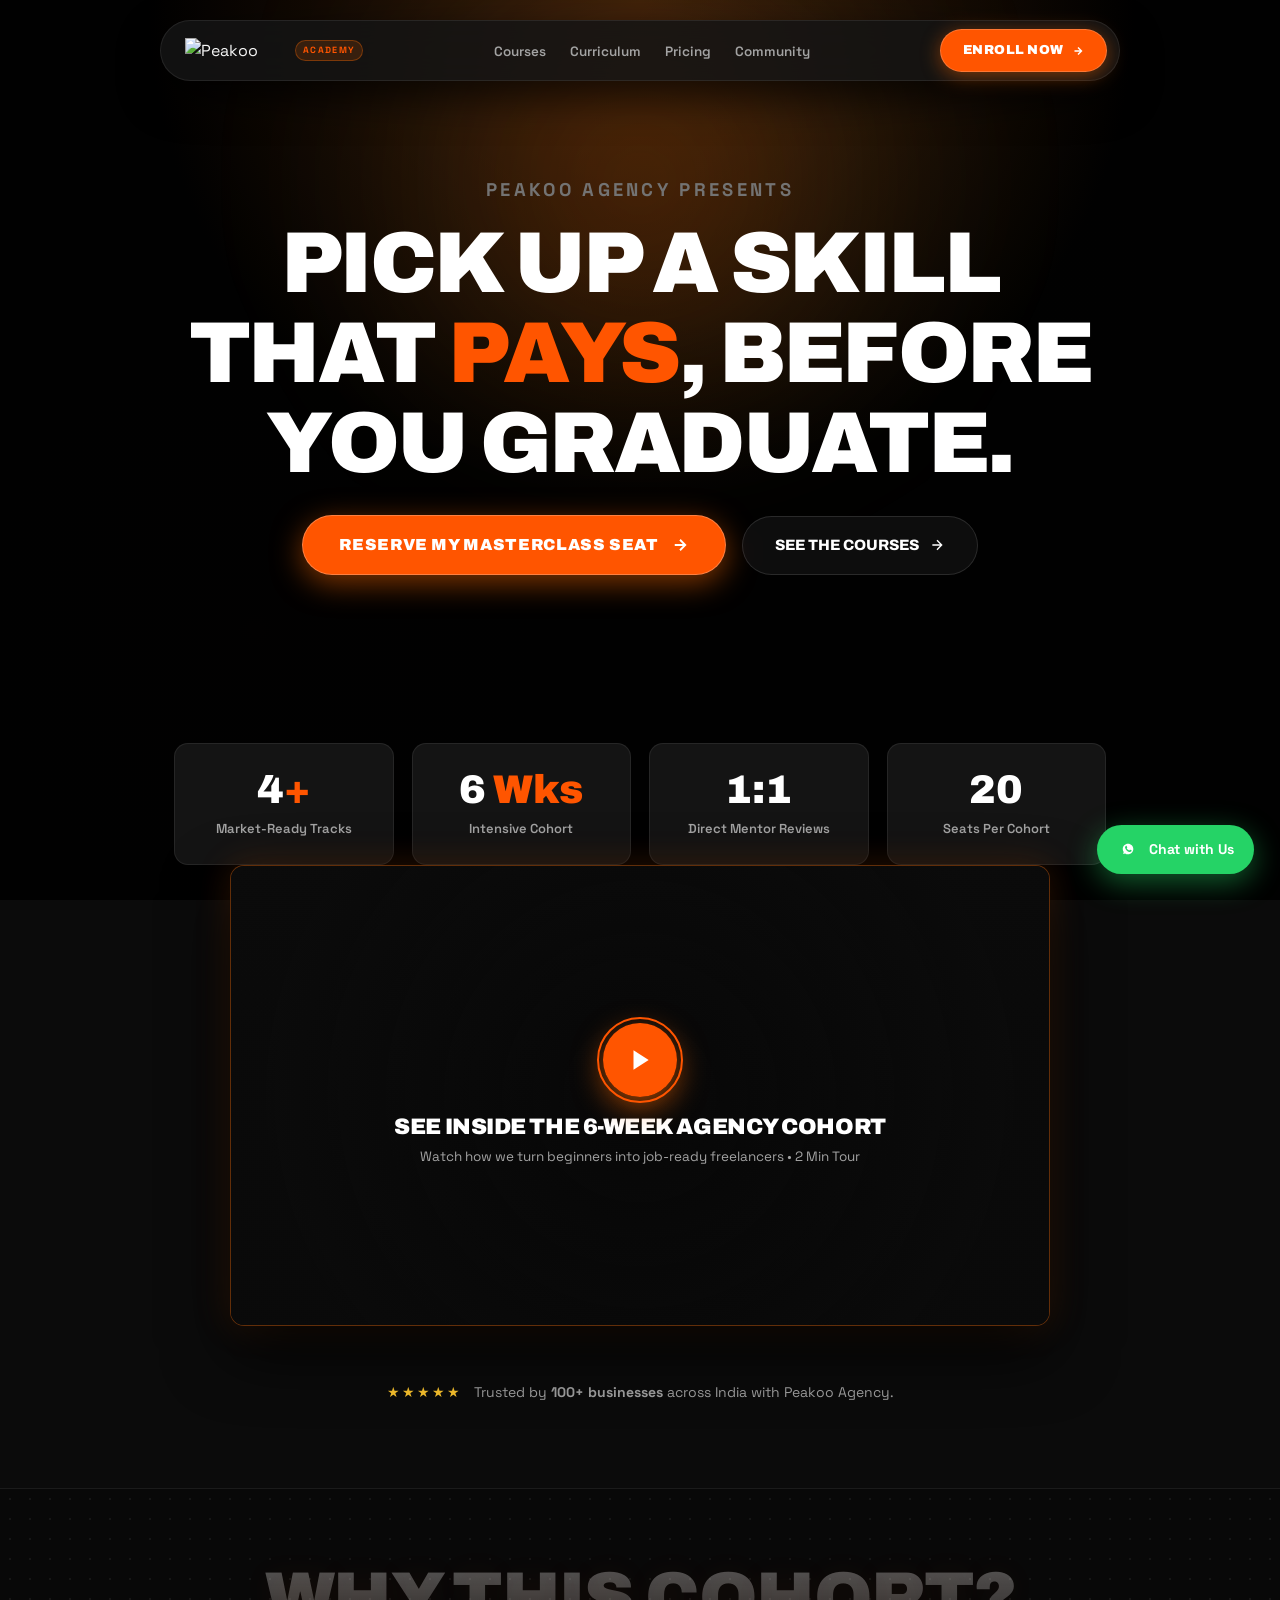
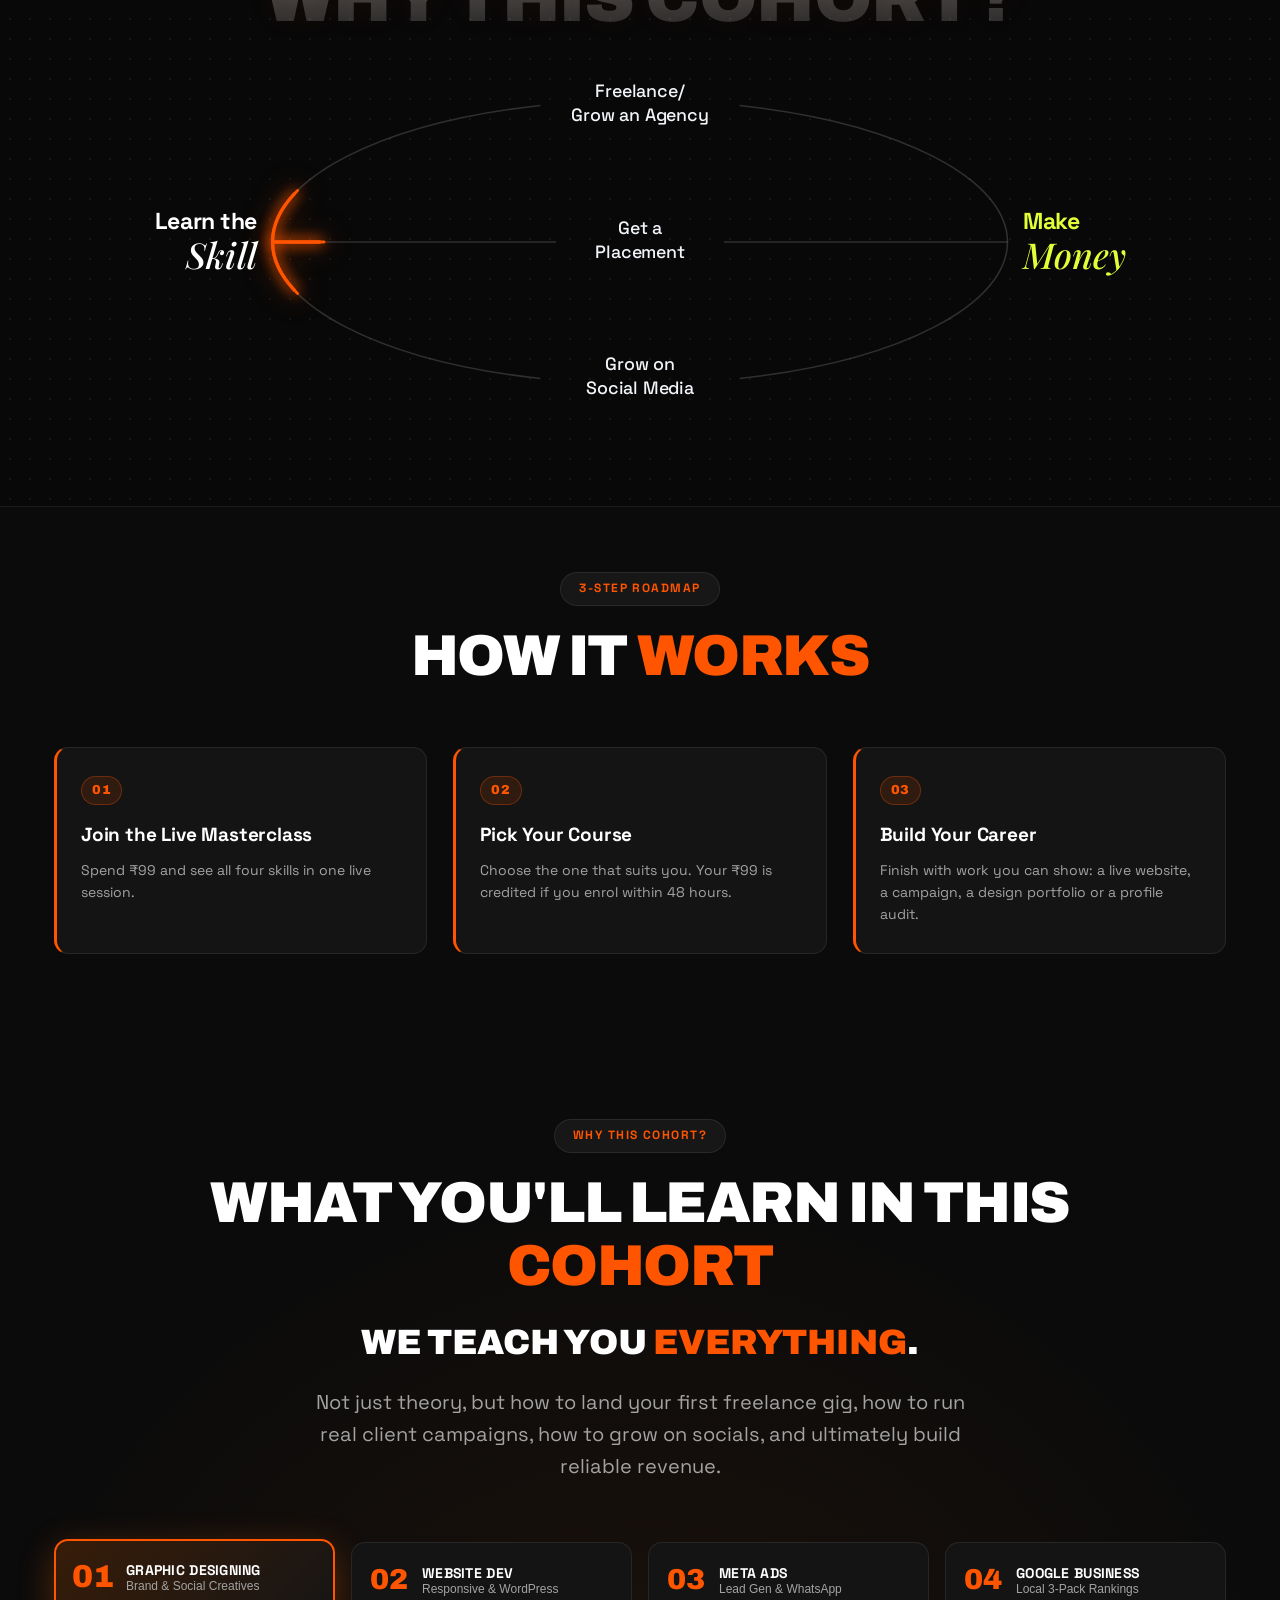
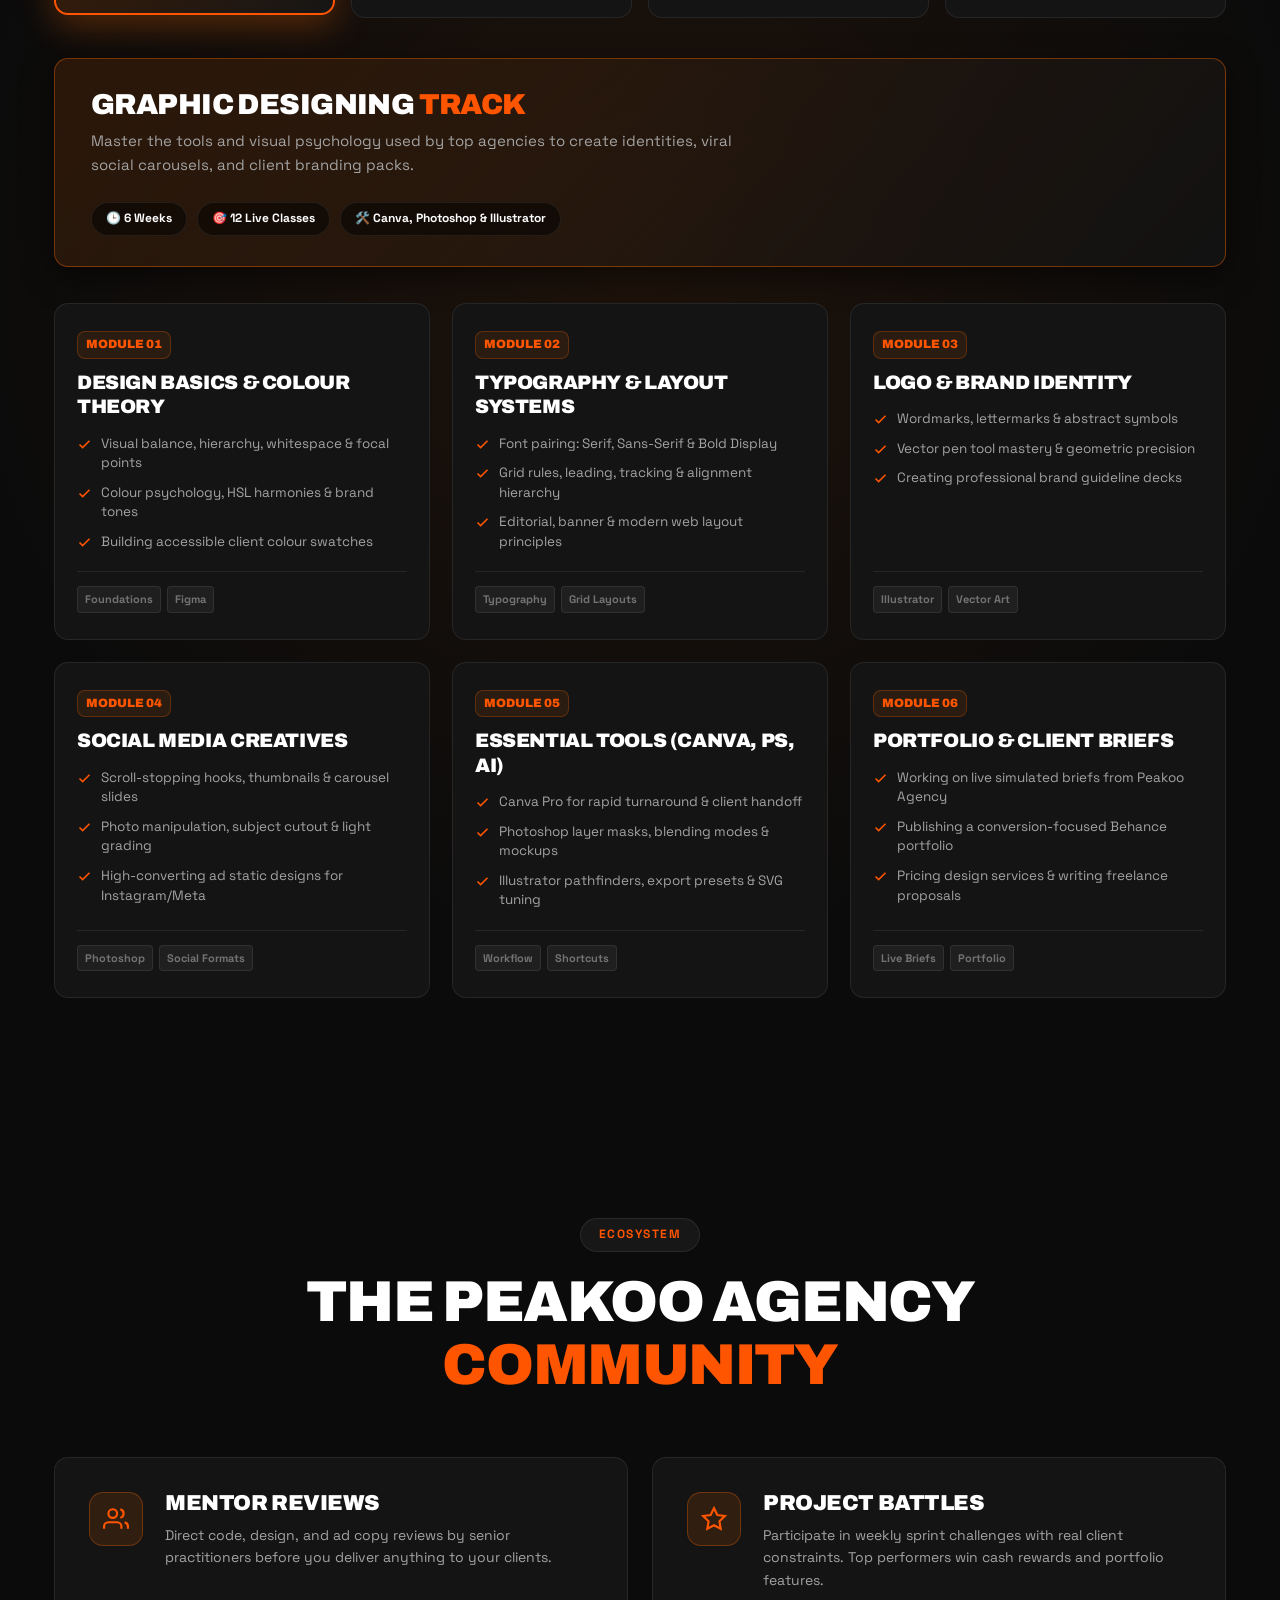
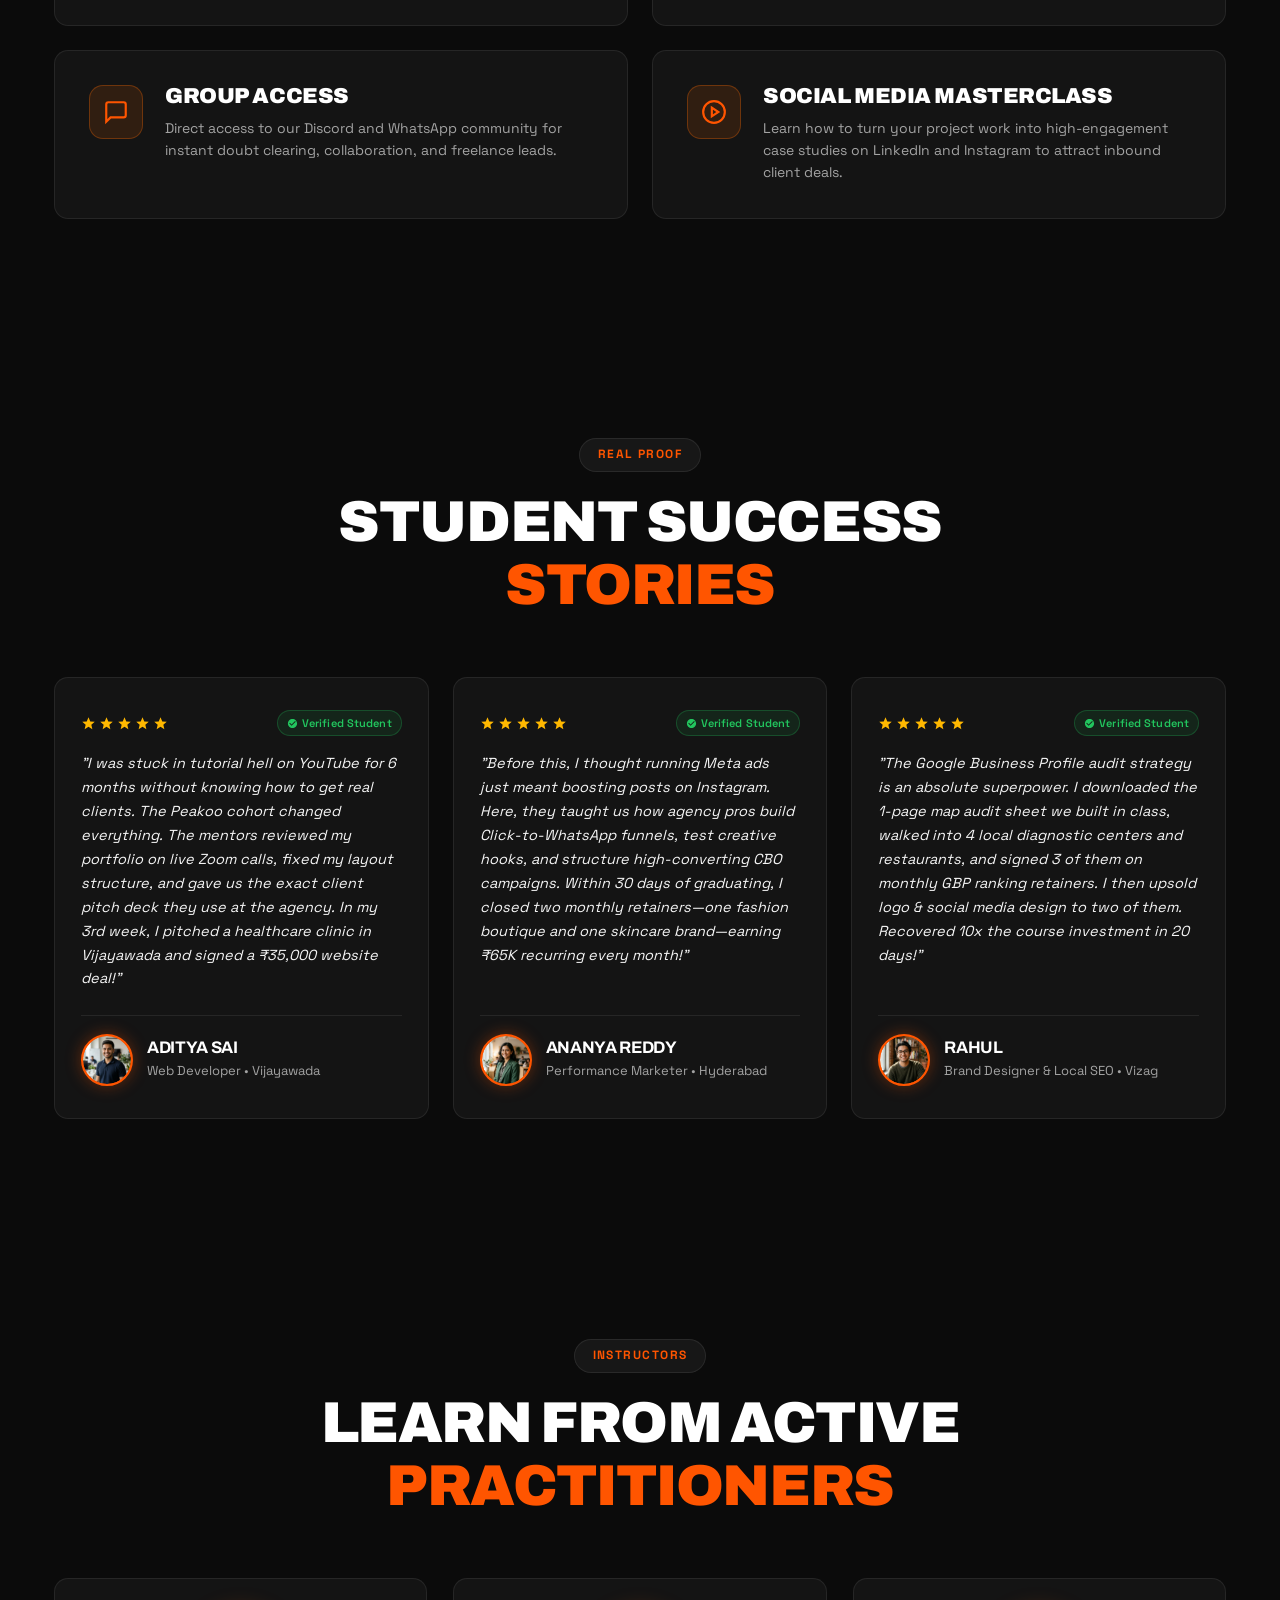
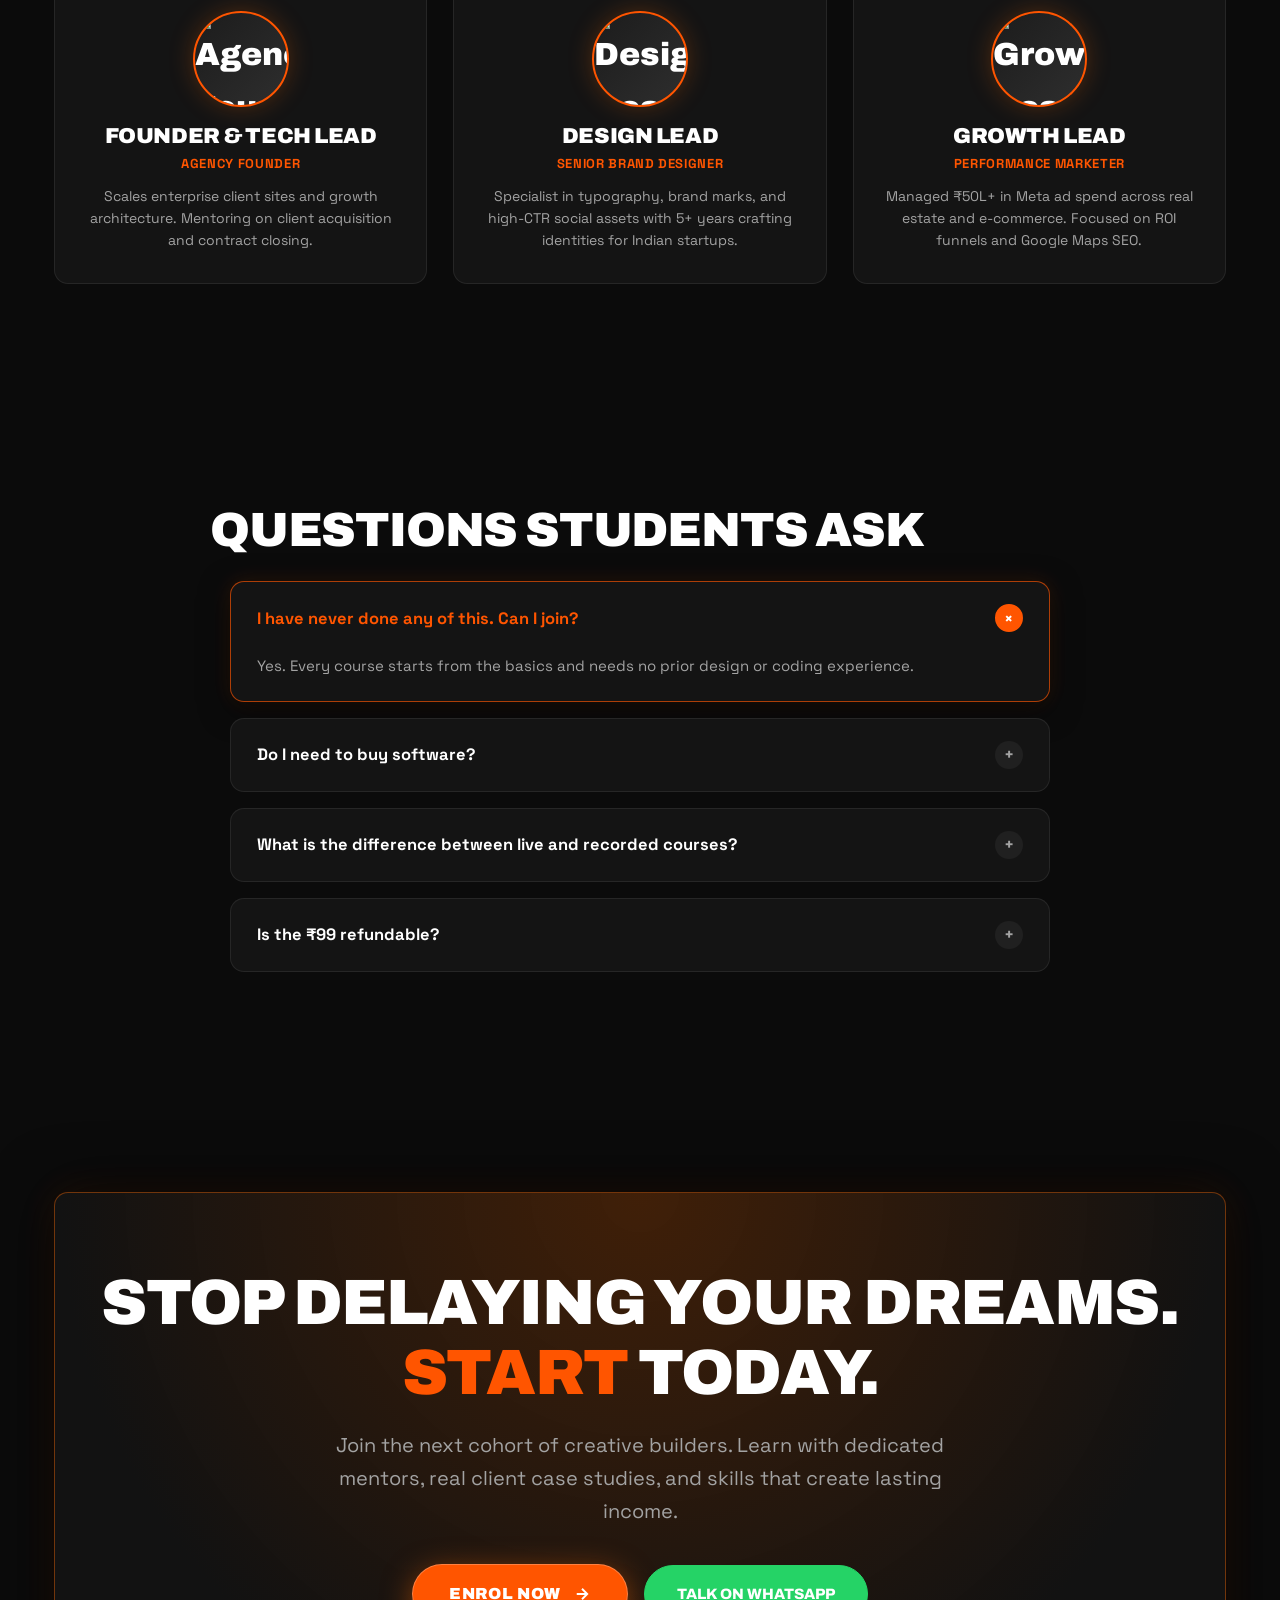
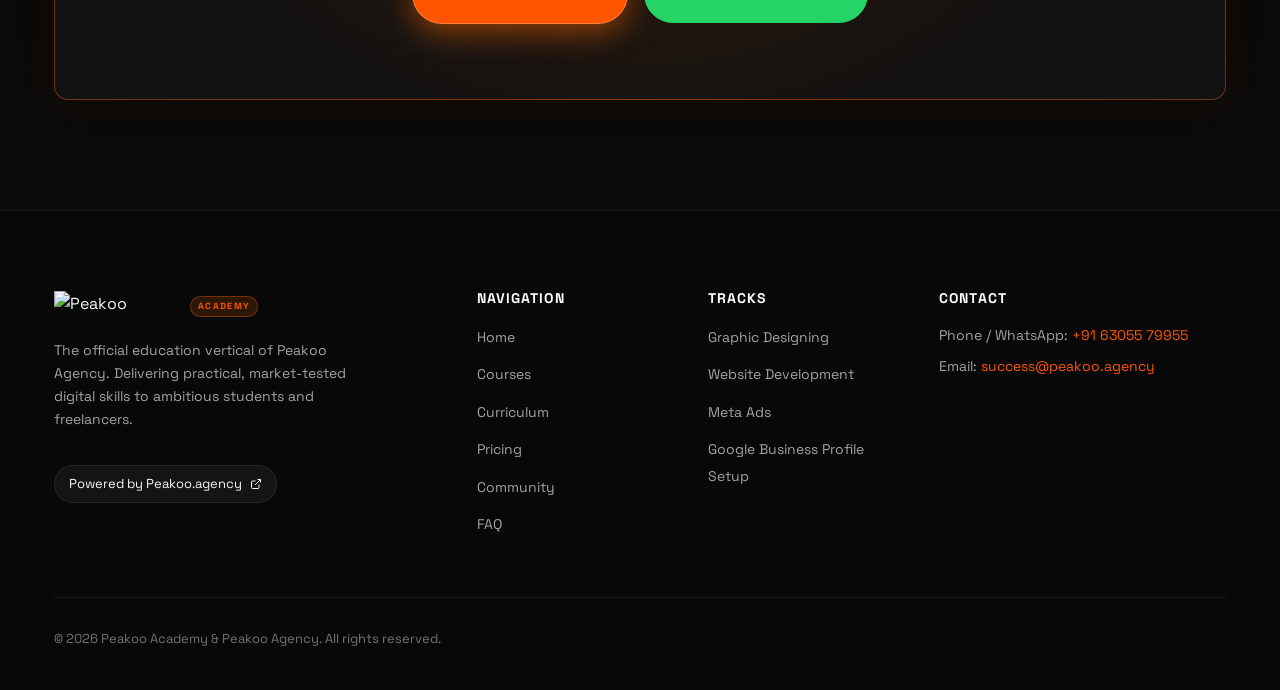
==== commit 9f0868ec: "Updated Some changes and Mobile Responsive..!" ====
--- a/index.html
+++ b/index.html
@@ -30,7 +30,7 @@
     rel="stylesheet">
 
   <!-- Stylesheet -->
-  <link rel="stylesheet" href="css/style.css?v=3.6">
+  <link rel="stylesheet" href="css/style.css?v=3.9">
 
   <!-- SEO Schema -->
   <script type="application/ld+json">
@@ -176,7 +176,7 @@
       <div class="mobile-drawer-footer">
         <a href="#pricing" class="btn-hero-primary" style="width: 100%; justify-content: center;"
           data-enrol-trigger data-course="Live Masterclass (₹99)" data-tier="Live Masterclass — ₹99">Enrol Now</a>
-        <a href="https://wa.me/919999999999?text=Hi%20Peakoo%20Academy%2C%20I%20want%20to%20enquire%20about%20the%20upcoming%20cohort"
+        <a href="https://wa.me/916305579955?text=Hi%20Peakoo%20Academy%2C%20I%20want%20to%20enquire%20about%20the%20upcoming%20cohort"
           target="_blank" rel="noopener" class="btn-hero-secondary"
           style="width: 100%; justify-content: center; background:#25D366; border-color:#25D366;">WhatsApp Us</a>
       </div>
@@ -1408,7 +1408,7 @@
               <path d="M5 12h14M12 5l7 7-7 7" />
             </svg>
           </a>
-          <a href="https://wa.me/919999999999?text=Hi%20Peakoo%20Academy%2C%20I%20want%20to%20enquire%20about%20the%20upcoming%20cohort"
+          <a href="https://wa.me/916305579955?text=Hi%20Peakoo%20Academy%2C%20I%20want%20to%20enquire%20about%20the%20upcoming%20cohort"
             target="_blank" rel="noopener" class="btn-hero-secondary"
             style="background: #25D366; border-color: #25D366;">
             <span>Talk on WhatsApp</span>
@@ -1473,6 +1473,9 @@
         <div>
           <h4 class="footer-col-title">Contact</h4>
           <p style="font-size: 14px; color: var(--text-muted); margin-bottom: 8px;">
+            Phone / WhatsApp: <a href="https://wa.me/916305579955" target="_blank" rel="noopener" style="color: var(--color-orange);">+91 63055 79955</a>
+          </p>
+          <p style="font-size: 14px; color: var(--text-muted); margin-bottom: 8px;">
             Email: <a href="mailto:success@peakoo.agency" style="color: var(--color-orange);">success@peakoo.agency</a>
           </p>
 
@@ -1490,7 +1493,7 @@
   <!-- ==========================================================================
        FLOATING WHATSAPP PILL
        ========================================================================== -->
-  <a href="https://wa.me/919999999999?text=Hi%20Peakoo%20Academy%2C%20I%20want%20to%20inquire%20about%20upcoming%20cohorts!"
+  <a href="https://wa.me/916305579955?text=Hi%20Peakoo%20Academy%2C%20I%20want%20to%20inquire%20about%20upcoming%20cohorts!"
     target="_blank" rel="noopener" class="floating-whatsapp-pill" aria-label="WhatsApp">
     <svg viewBox="0 0 24 24" fill="currentColor">
       <path
--- a/css/style.css
+++ b/css/style.css
@@ -622,7 +622,7 @@
    ========================================================================== */
 .hero-wrapper {
   padding-top: 175px;
-  padding-bottom: 95px;
+  padding-bottom: 60px;
   min-height: 92vh;
   display: flex;
   align-items: center;
@@ -959,7 +959,8 @@
   gap: 12px;
   font-size: 14px;
   color: var(--text-muted);
-  margin-bottom: 50px;
+  margin-top: 18px;
+  margin-bottom: 24px;
 }
 
 .hero-social-proof .stars {
@@ -2101,7 +2102,8 @@
    ========================================================================== */
 .how-it-works-section {
   position: relative;
-  padding: 60px 0 50px;
+  padding: 65px 0 55px;
+  scroll-margin-top: 85px;
 }
 
 .how-it-works-grid {
@@ -3122,7 +3124,7 @@
 
   .hero-wrapper {
     padding-top: 125px;
-    padding-bottom: 55px;
+    padding-bottom: 35px;
     min-height: auto;
   }
 
@@ -3323,7 +3325,8 @@
     gap: 4px;
     text-align: center;
     font-size: 13px;
-    margin-bottom: 30px;
+    margin-top: 14px;
+    margin-bottom: 16px;
   }
 
   .tools-marquee-section::before,
@@ -3954,13 +3957,14 @@
    ========================================================================== */
 .why-cohort-section {
   position: relative;
-  padding: 90px 24px 105px;
+  padding: 70px 24px 75px;
   background: #080808;
   overflow: hidden;
   border-top: 1px solid var(--border-subtle);
   border-bottom: 1px solid var(--border-subtle);
   display: flex;
   justify-content: center;
+  scroll-margin-top: 85px;
 }
 
 .why-cohort-grid-bg {
@@ -3980,21 +3984,24 @@
   display: flex;
   flex-direction: column;
   align-items: center;
+  text-align: center;
 }
 
 .why-cohort-watermark {
   font-family: var(--font-display), 'Archivo', sans-serif;
-  font-size: clamp(2.6rem, 5.8vw, 4.8rem);
+  font-size: clamp(2.4rem, 5.5vw, 4.8rem);
   font-weight: 900;
-  color: #242424;
+  background: linear-gradient(180deg, rgba(255, 255, 255, 0.32) 0%, rgba(255, 255, 255, 0.12) 100%);
+  -webkit-background-clip: text;
+  -webkit-text-fill-color: transparent;
   letter-spacing: -0.02em;
   text-transform: uppercase;
-  margin: 0 0 10px;
-  line-height: 1;
+  margin: 0 0 16px;
+  line-height: 1.1;
   text-align: center;
-  white-space: nowrap;
   user-select: none;
   pointer-events: none;
+  text-shadow: 0 0 30px rgba(255, 106, 0, 0.05);
 }
 
 .why-cohort-diagram-stage {
@@ -4100,36 +4107,162 @@
   fill: #F1F5F9;
 }
 
-/* Responsive adjustments */
-@media (max-width: 768px) {
+/* Responsive adjustments for Why This Cohort & How It Works Flow */
+@media (min-width: 601px) and (max-width: 900px) {
   .why-cohort-section {
-    padding: 55px 14px 65px;
+    padding: 55px 20px 60px;
+    scroll-margin-top: 80px;
   }
 
   .why-cohort-watermark {
-    font-size: clamp(1.8rem, 7vw, 2.8rem);
+    font-size: clamp(2.2rem, 5vw, 3.4rem);
+    margin-bottom: 20px;
+  }
+
+  .why-cohort-diagram-stage {
+    display: flex;
+    justify-content: center;
+    align-items: center;
+    width: 100%;
+    overflow: visible;
+  }
+
+  .why-cohort-svg {
+    width: 100%;
+    max-width: 850px;
+    min-width: 0;
+    height: auto;
+  }
+
+  .pathway-scroll-cue {
+    display: none !important;
+  }
+
+  .how-it-works-section {
+    padding: 55px 0 50px;
+  }
+}
+
+@media (max-width: 600px) {
+  .why-cohort-section {
+    padding: 40px 10px 45px;
+    scroll-margin-top: 75px;
+    overflow: hidden;
+  }
+
+  .why-cohort-watermark {
+    font-size: clamp(1.65rem, 6.8vw, 2.3rem);
     white-space: normal;
     word-break: break-word;
+    margin-bottom: 14px;
+    padding: 0 4px;
+    line-height: 1.15;
   }
 
   .why-cohort-diagram-stage {
+    display: flex;
+    justify-content: center;
+    align-items: center;
+    width: 100%;
+    max-width: 100%;
+    overflow: visible;
+    padding: 0;
+    margin: 0 auto;
+    mask-image: none !important;
+    -webkit-mask-image: none !important;
+  }
+
+  .why-cohort-svg {
+    min-width: 0 !important;
+    width: 100% !important;
+    max-width: 100% !important;
+    height: auto;
+    margin: 0 auto;
     display: block;
-    width: 100%;
-    overflow-x: auto;
-    -webkit-overflow-scrolling: touch;
-    padding-bottom: 14px;
-    scrollbar-width: thin;
-  }
-
-  .why-cohort-svg {
-    min-width: 620px;
-    margin: 0;
-    display: block;
+    overflow: visible;
+  }
+
+  .cohort-path-line {
+    stroke-width: 1.8;
+  }
+
+  .cyan-entrance-bracket {
+    stroke-width: 3.5;
+  }
+
+  .traveler-trail {
+    stroke-width: 3.2;
+  }
+
+  .cohort-svg-node-prefix {
+    font-size: 24px;
+  }
+
+  .cohort-svg-node-serif {
+    font-size: 38px;
+  }
+
+  .cohort-svg-path-label {
+    font-size: 20px;
+    font-weight: 600;
   }
 
   .pathway-scroll-cue {
-    display: inline-flex;
-    align-items: center;
-    gap: 6px;
+    display: none !important;
+  }
+
+  .how-it-works-section {
+    padding: 45px 0 40px;
+    scroll-margin-top: 75px;
+  }
+
+  .how-it-works-grid {
+    margin-top: 24px;
+    gap: 16px;
+  }
+
+  .how-it-works-step {
+    padding: 22px 18px;
+  }
+
+  .how-step-title {
+    font-size: 17.5px;
+    margin-bottom: 8px;
+  }
+
+  .how-step-desc {
+    font-size: 13.5px;
+  }
+}
+
+@media (max-width: 360px) {
+  .why-cohort-section {
+    padding: 34px 6px 38px;
+  }
+
+  .why-cohort-watermark {
+    font-size: 1.45rem;
+    margin-bottom: 10px;
+  }
+
+  .cohort-svg-node-prefix {
+    font-size: 25px;
+  }
+
+  .cohort-svg-node-serif {
+    font-size: 40px;
+  }
+
+  .cohort-svg-path-label {
+    font-size: 22px;
+    font-weight: 700;
+  }
+
+  .how-it-works-step {
+    padding: 18px 14px;
+  }
+
+  .how-step-title {
+    font-size: 16px;
   }
 }
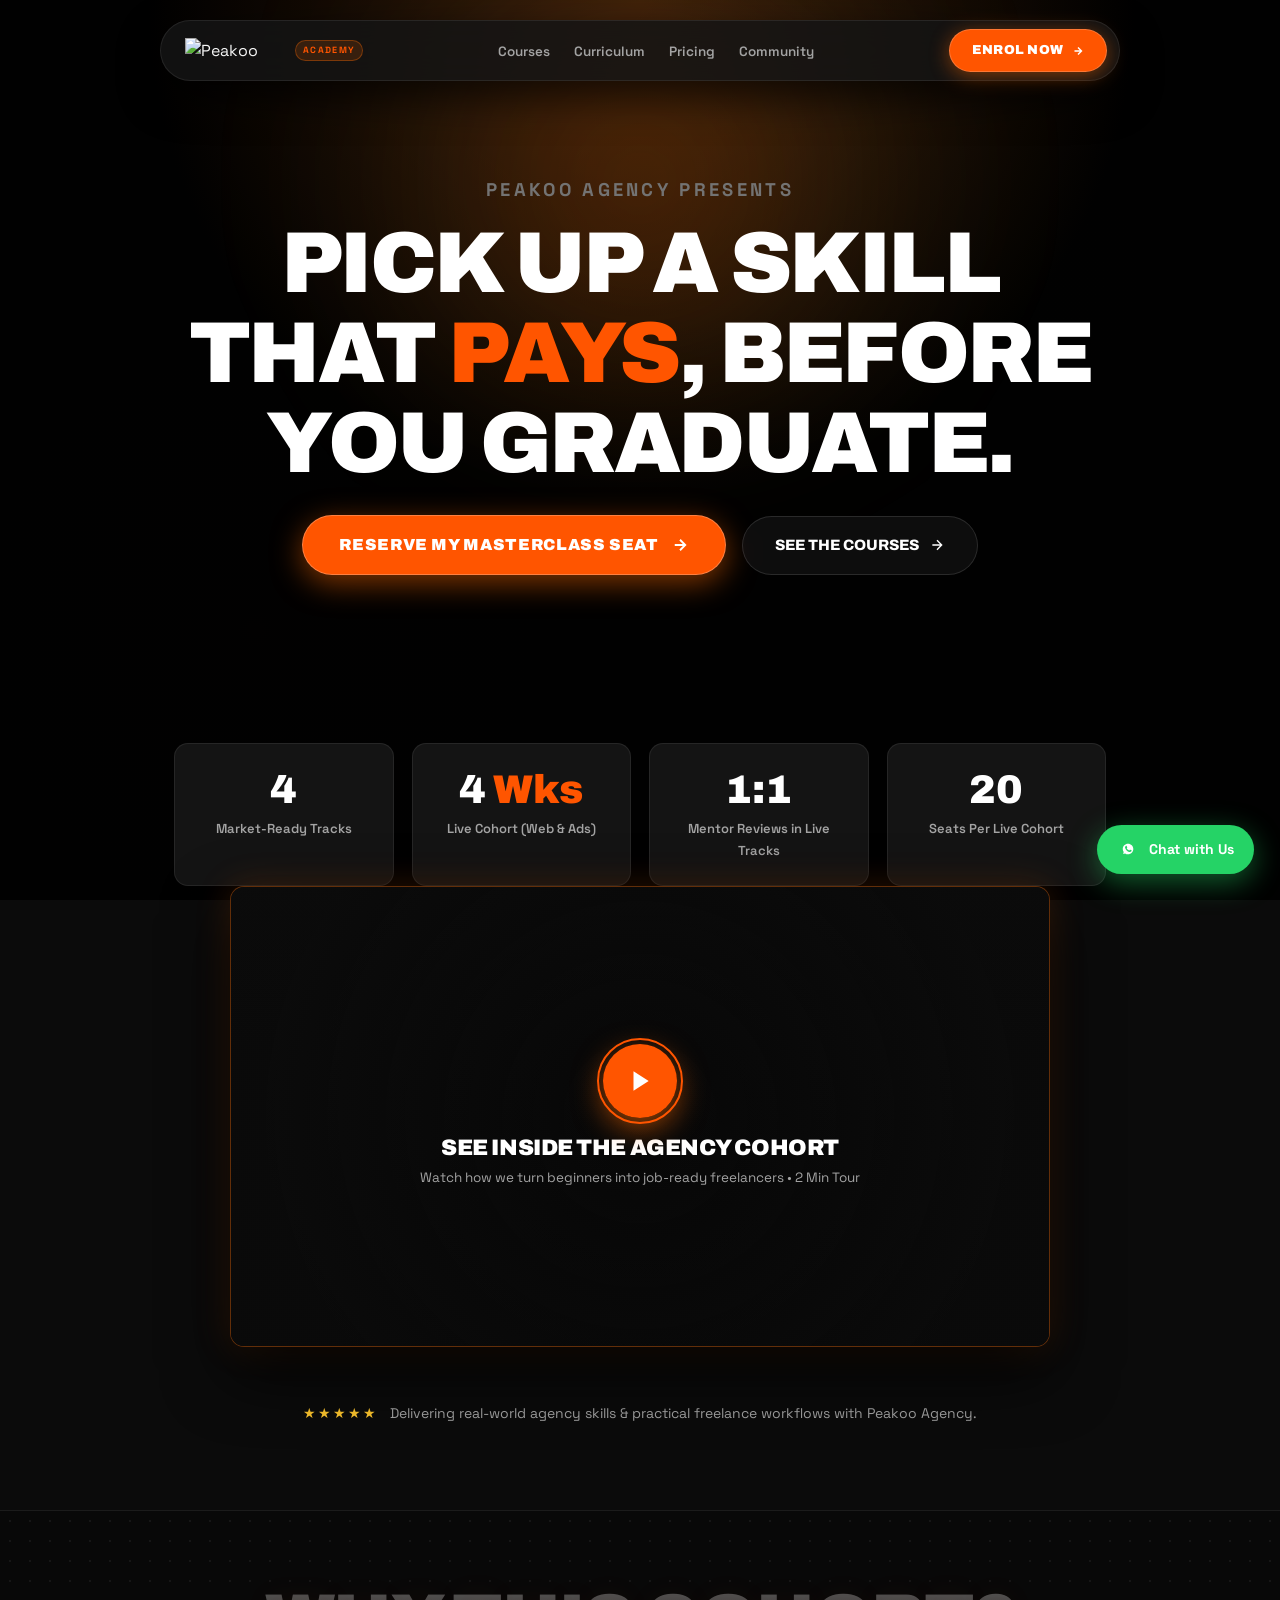
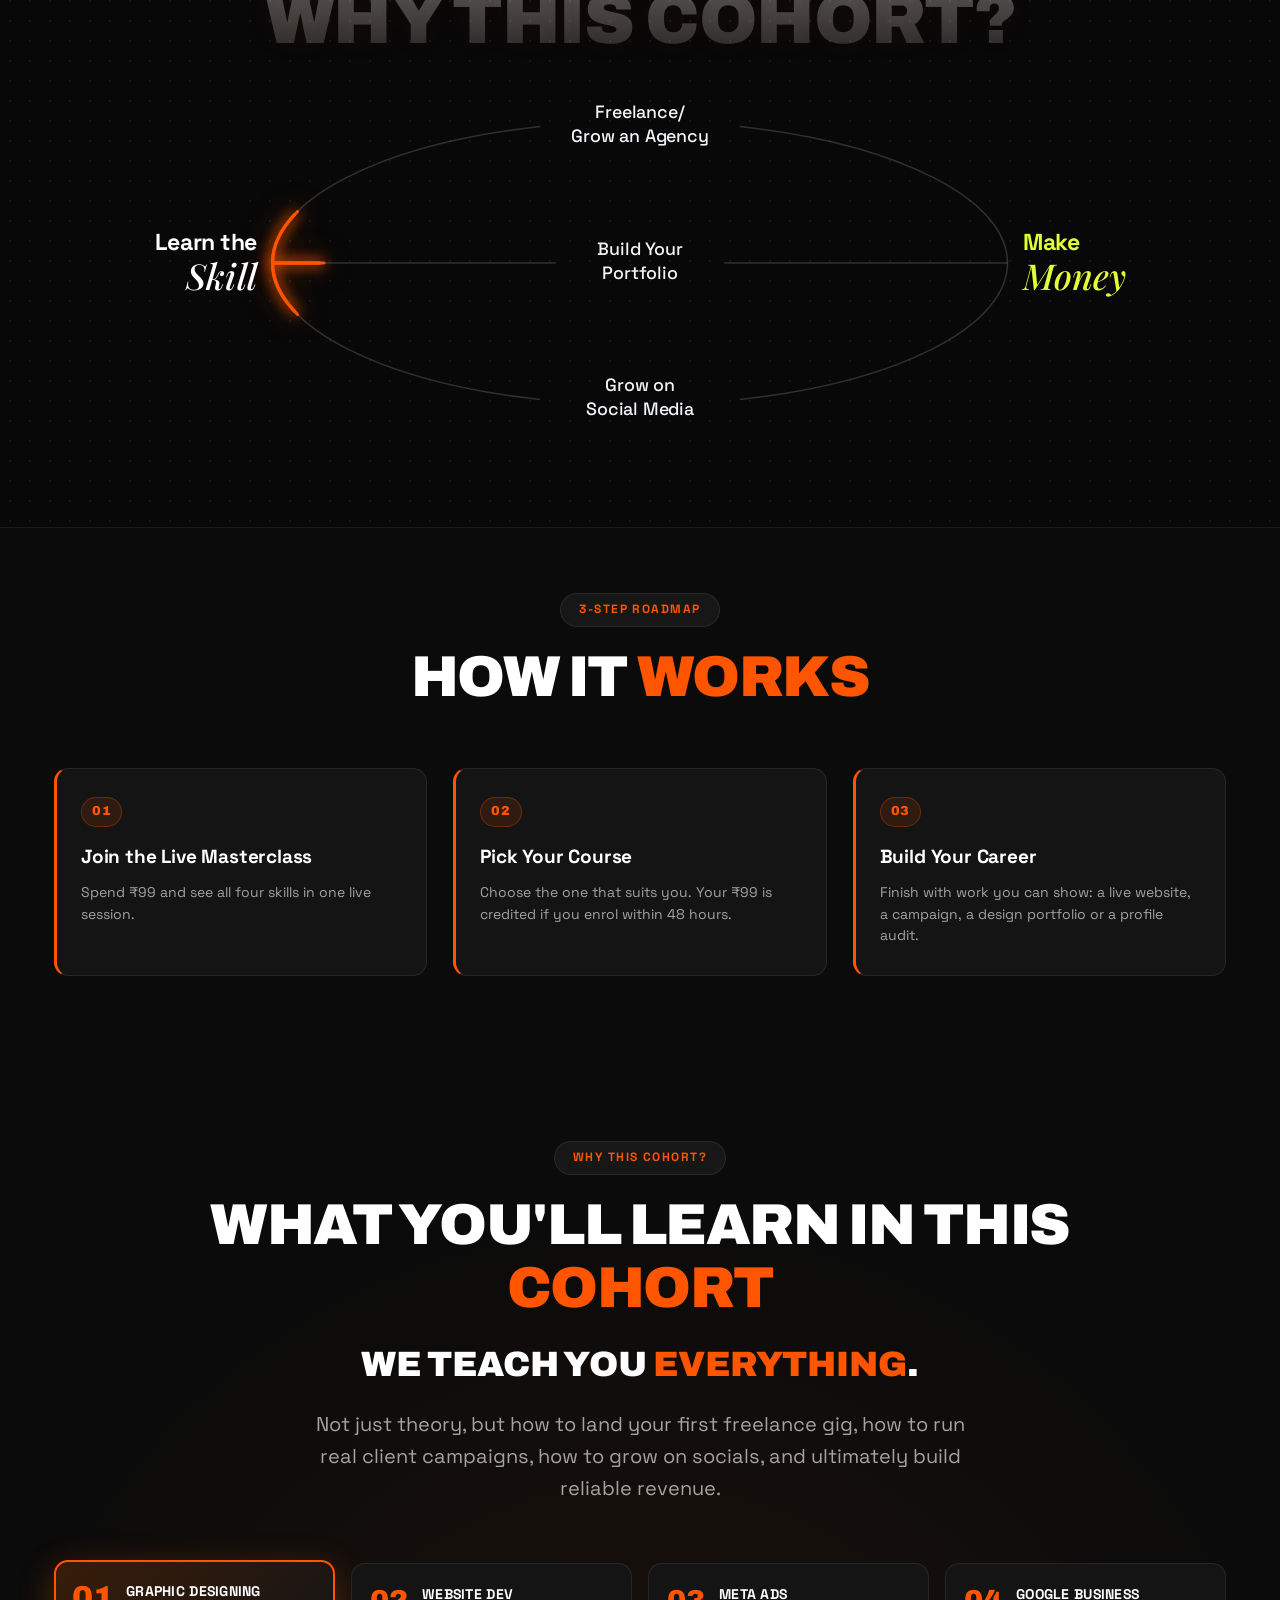
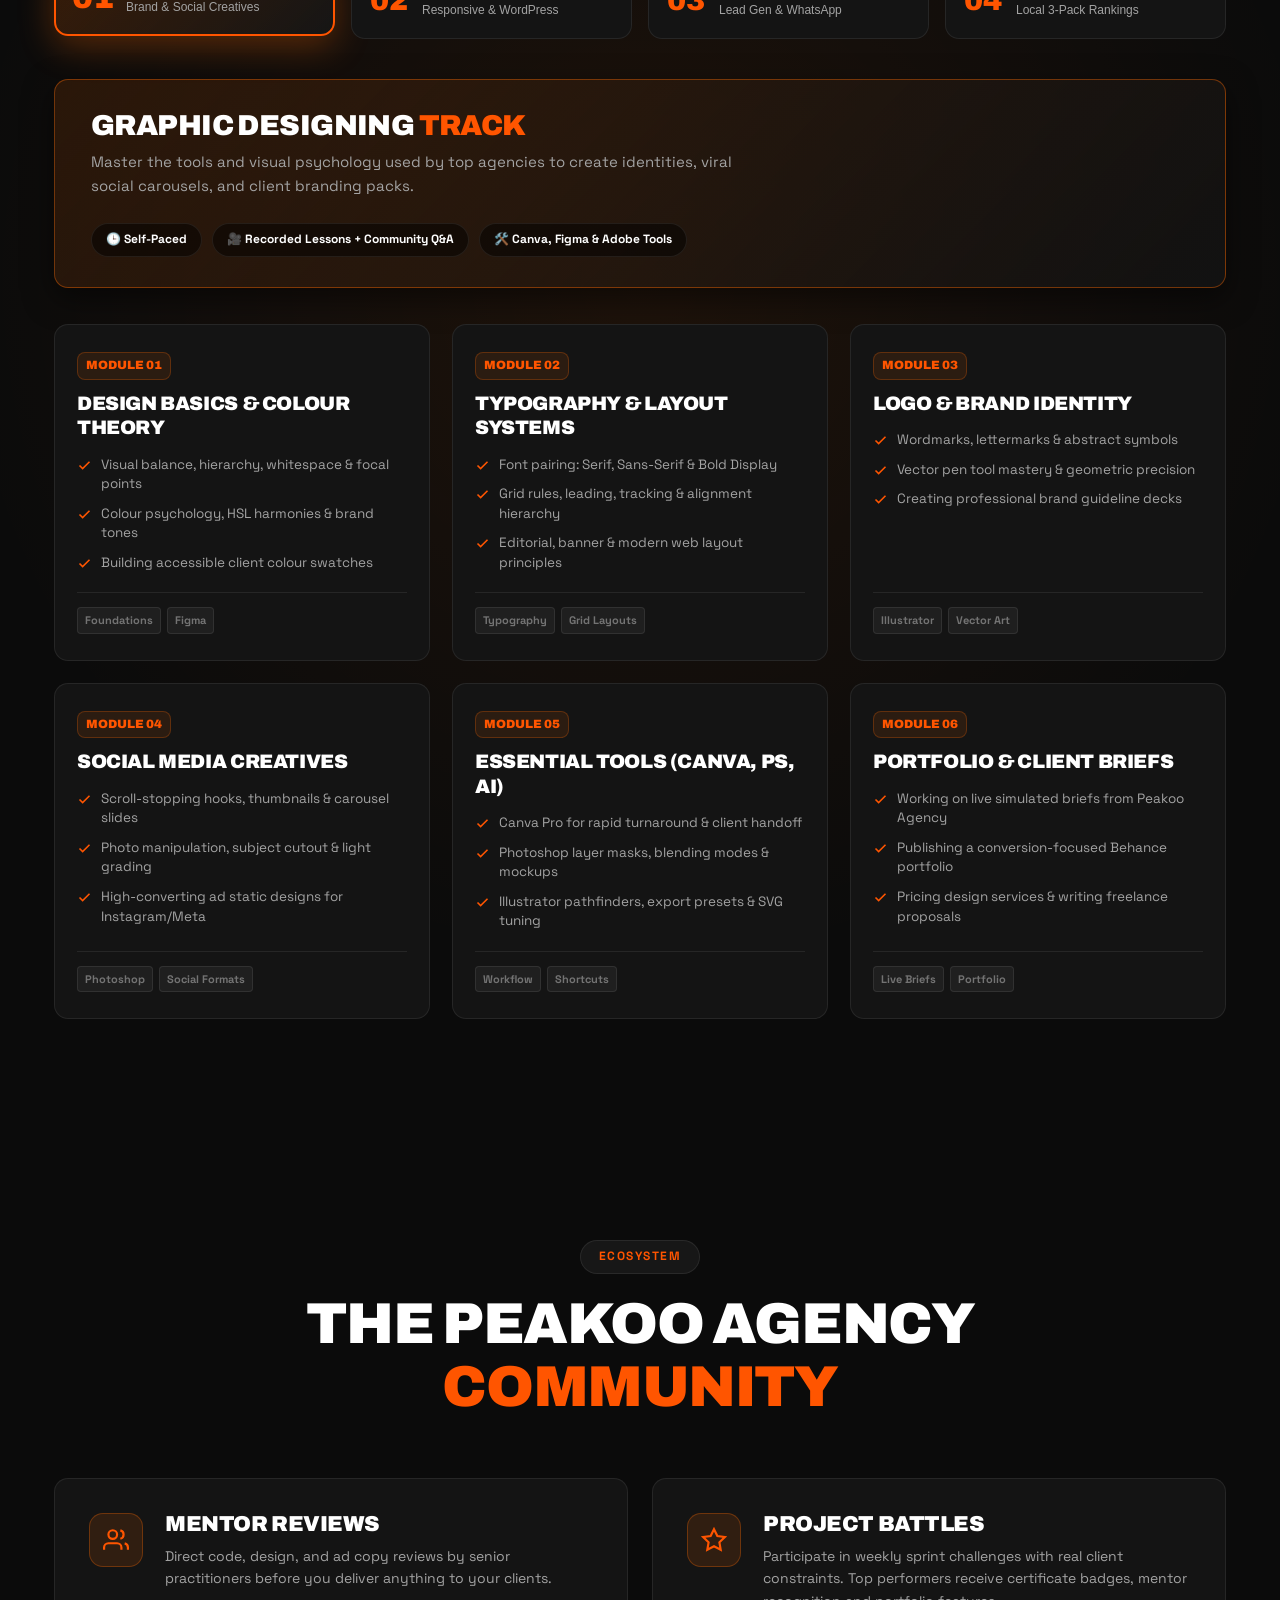
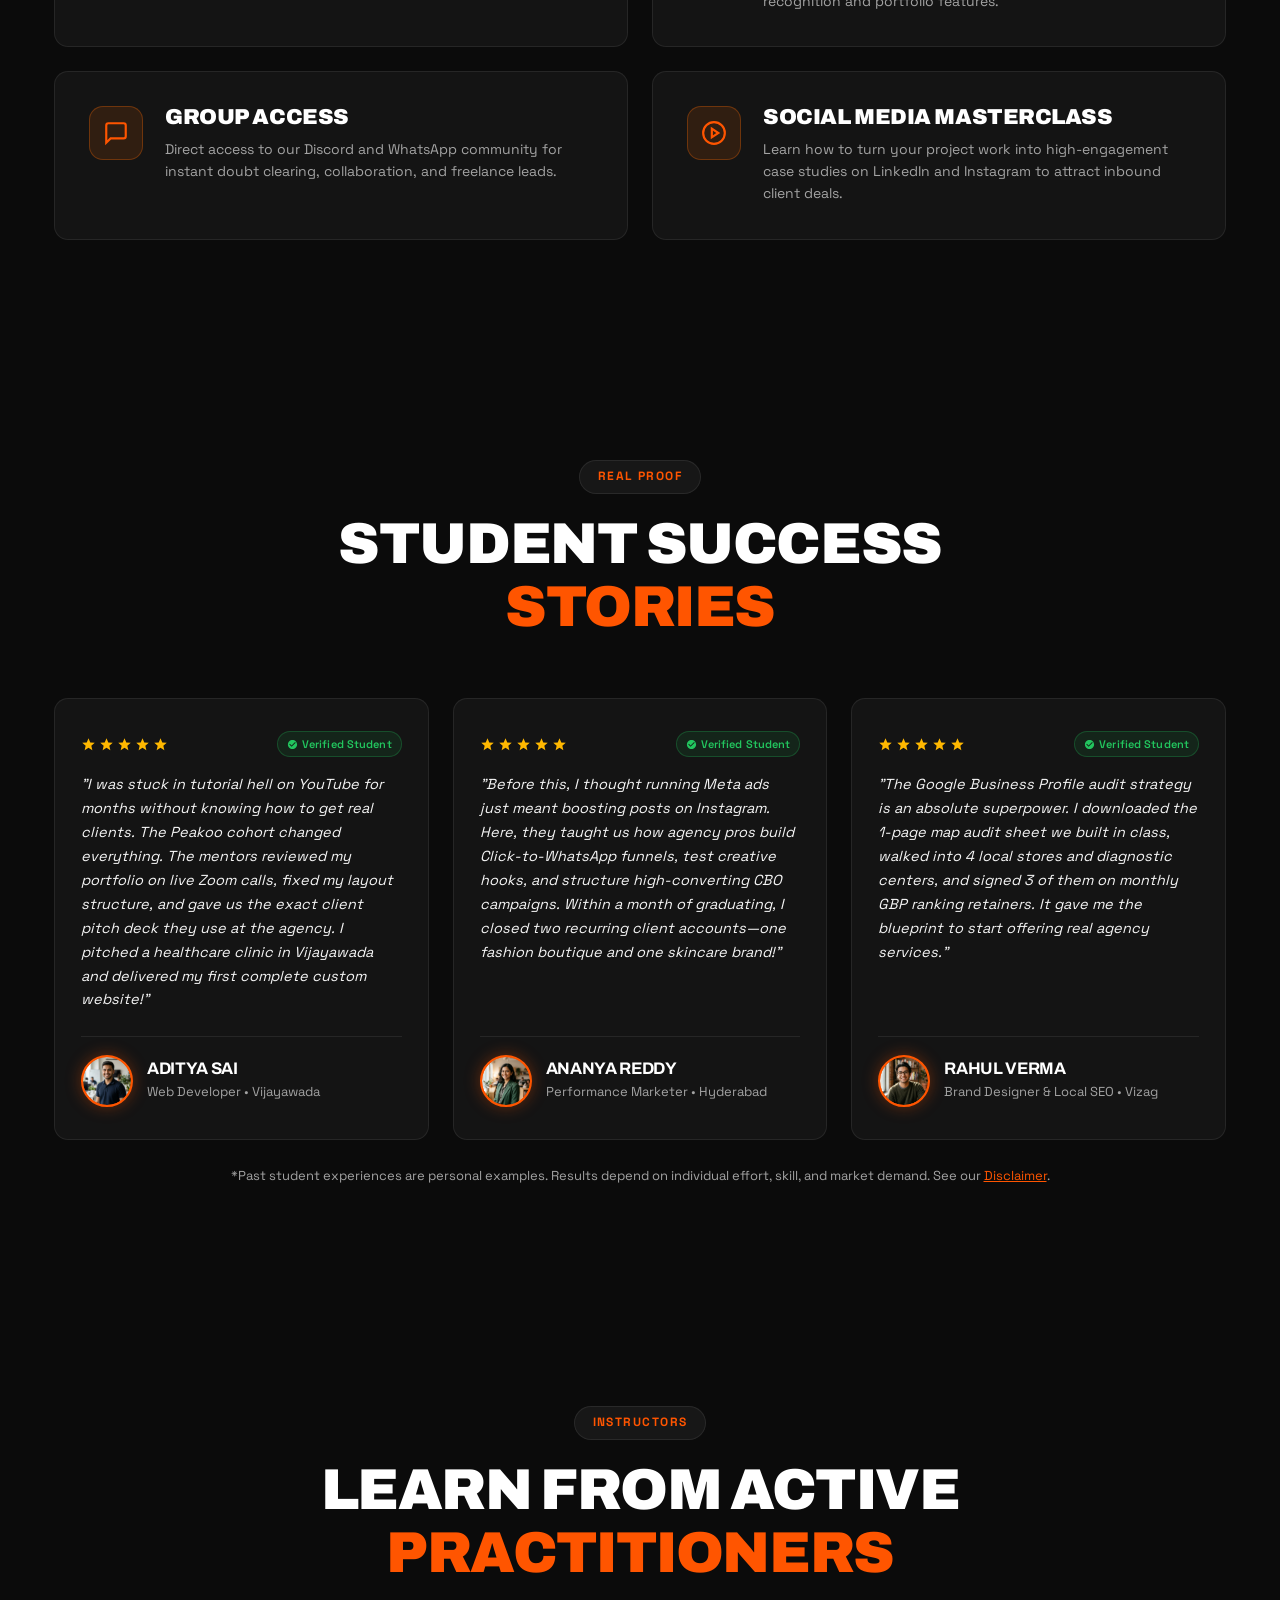
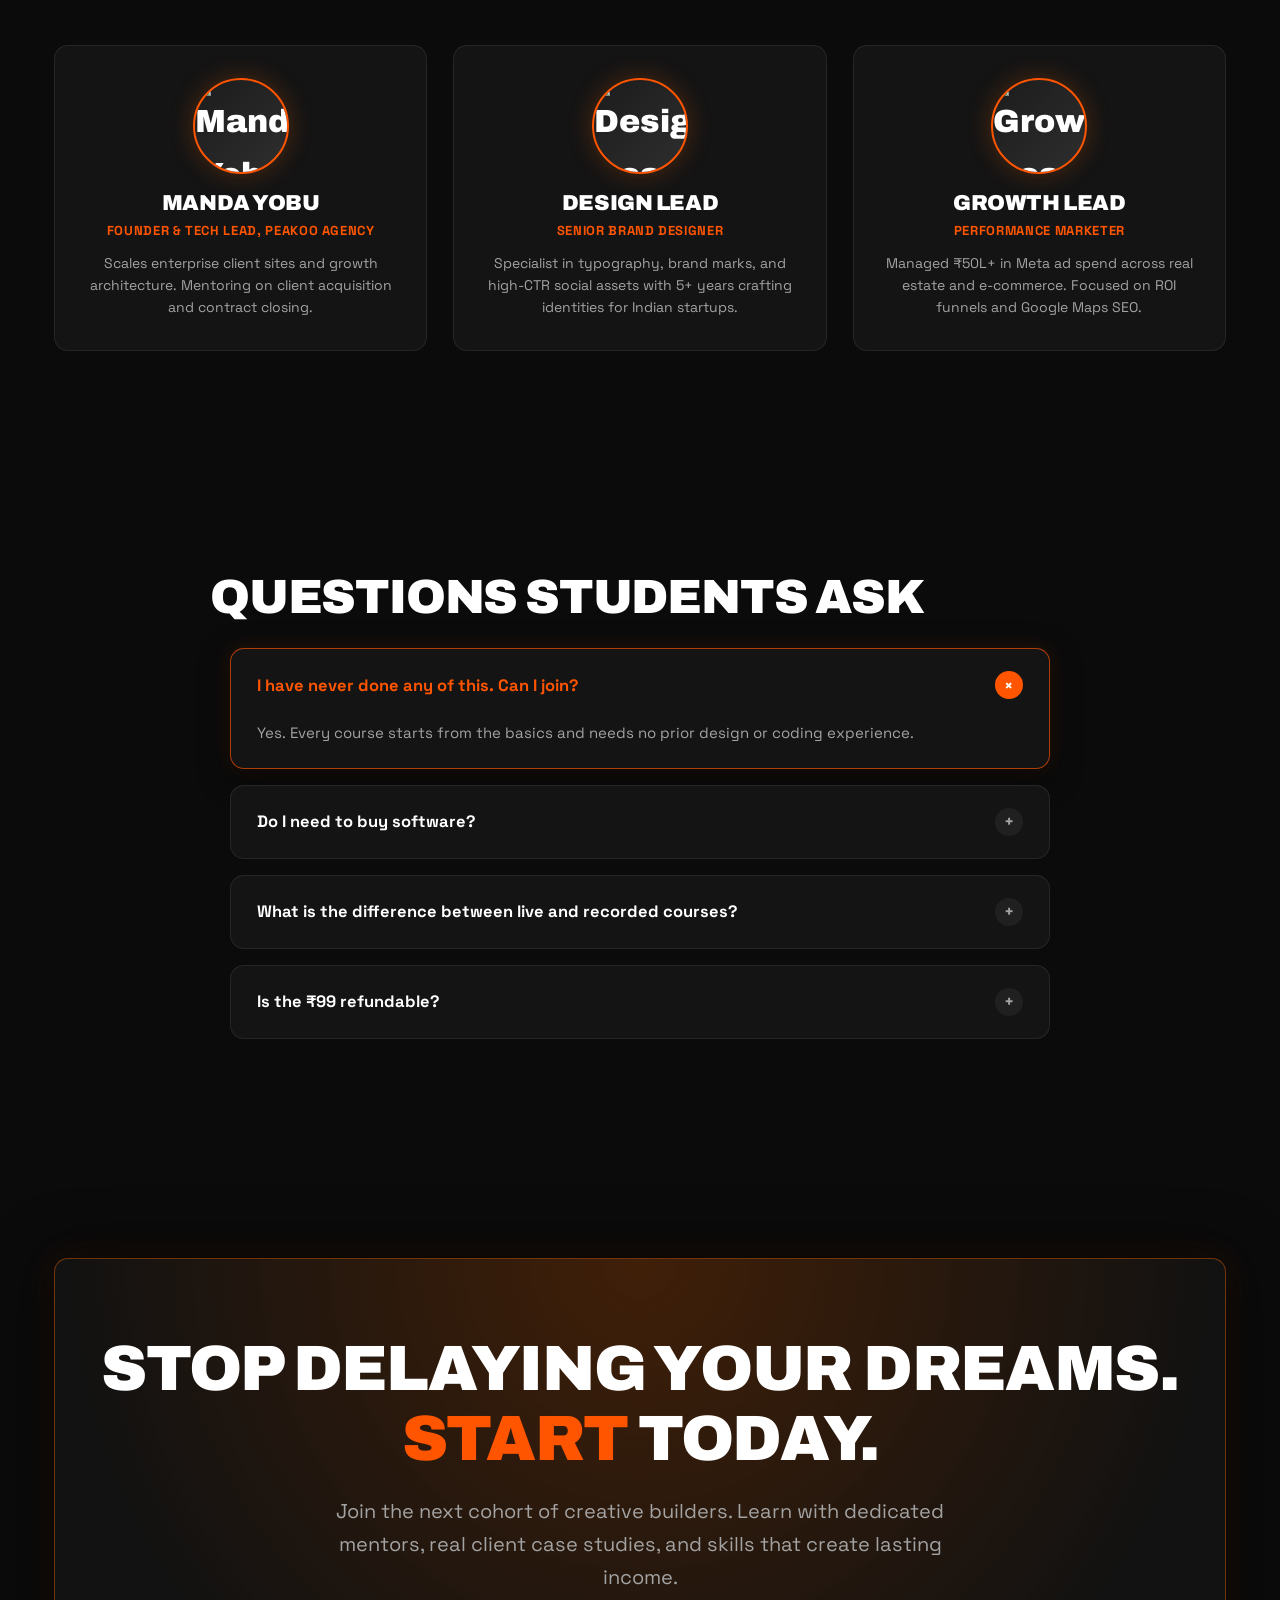
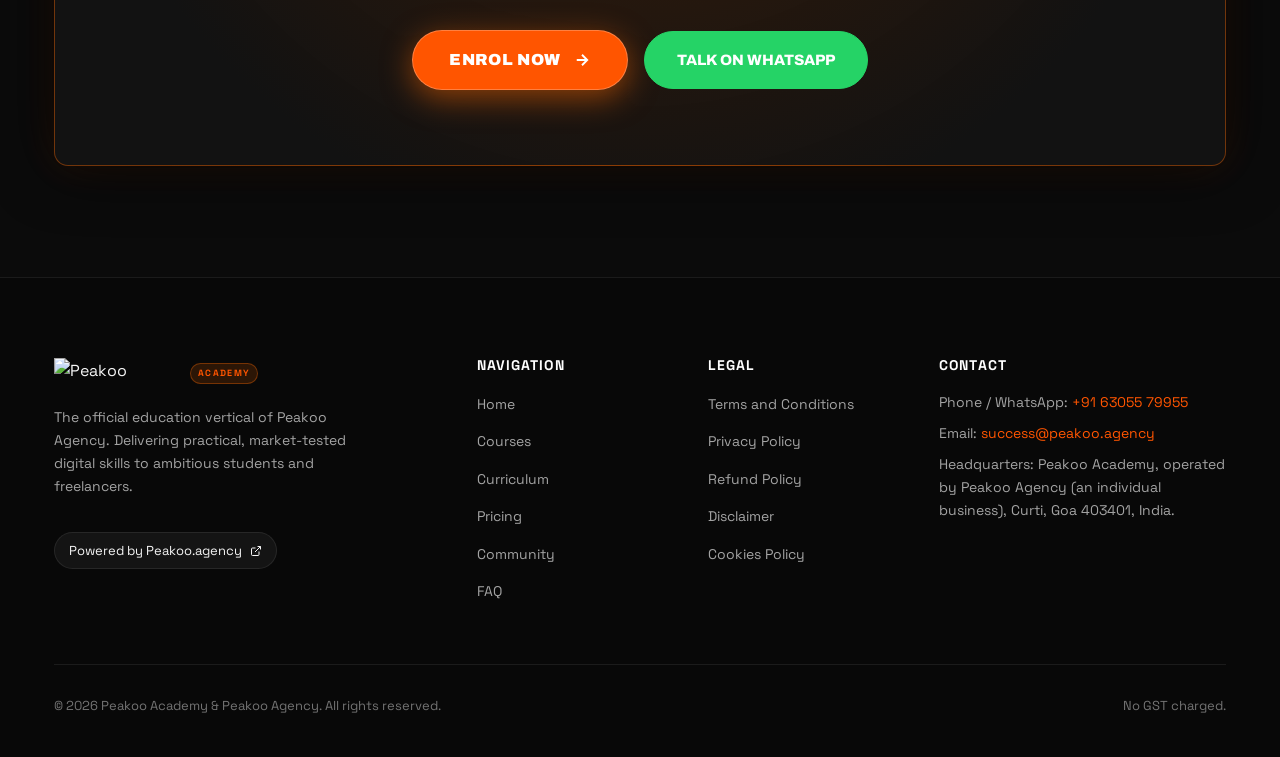
==== commit 26cfe2e3: "Updated Final demo ready" ====
--- a/index.html
+++ b/index.html
@@ -14,7 +14,7 @@
   <!-- Open Graph -->
   <meta property="og:type" content="website">
   <meta property="og:url" content="https://academy.peakoo.agency/">
-  <meta property="og:title" content="Peakoo Academy — Master Digital Skills That Pay">
+  <meta property="og:title" content="Peakoo Academy — Not Just a Course, an Agency Cohort">
   <meta property="og:description"
     content="The ultimate beginner-friendly cohort to master Graphic Designing, Website Development, Meta Ads, and Google Business Profile from real agency practitioners.">
 
@@ -30,7 +30,7 @@
     rel="stylesheet">
 
   <!-- Stylesheet -->
-  <link rel="stylesheet" href="css/style.css?v=3.9">
+  <link rel="stylesheet" href="css/style.css?v=4.0">
 
   <!-- SEO Schema -->
   <script type="application/ld+json">
@@ -46,7 +46,7 @@
           "name": "Peakoo Agency",
           "url": "https://peakoo.agency"
         },
-        "description": "Peakoo Academy is an extension of Peakoo Agency delivering intensive live cohorts in Graphic Design, Web Development, Meta Ads, and Google Business Profile setup.",
+        "description": "Peakoo Academy is an extension of Peakoo Agency delivering intensive cohorts in Graphic Design, Web Development, Meta Ads, and Google Business Profile setup.",
         "email": "success@peakoo.agency"
       },
       {
@@ -57,7 +57,7 @@
             "name": "What is the duration of the cohort?",
             "acceptedAnswer": {
               "@type": "Answer",
-              "text": "The cohort runs for 6 intensive weeks with 2 live classes per week, recorded session access, and weekly project battles."
+              "text": "The live cohorts (Website Development and Meta Ads) run for 4 intensive weeks with 2 live classes per week (8 live sessions total) with mentor feedback. Graphic Design and GBP courses are self-paced with immediate access and community support."
             }
           },
           {
@@ -65,7 +65,7 @@
             "name": "How long will I have access to the content?",
             "acceptedAnswer": {
               "@type": "Answer",
-              "text": "You receive lifetime access to all recorded sessions, templates, checklists, and resource files directly inside your student dashboard."
+              "text": "You receive access to all recorded sessions, templates, checklists, and resource files directly inside your student dashboard for the course access period."
             }
           },
           {
@@ -81,7 +81,7 @@
             "name": "Do I need to buy expensive software?",
             "acceptedAnswer": {
               "@type": "Answer",
-              "text": "No! We teach using industry tools that have generous free tiers or lightweight alternatives (Canva, free Figma, local WordPress stacks, and Google free tools)."
+              "text": "No! We teach using industry tools that have generous free tiers or lightweight alternatives (Canva free tier, free Figma, local WordPress stacks, and Google free tools)."
             }
           },
           {
@@ -94,10 +94,10 @@
           },
           {
             "@type": "Question",
-            "name": "How do project battles and cash prizes work?",
+            "name": "How do project battles work?",
             "acceptedAnswer": {
               "@type": "Answer",
-              "text": "Every weekend you receive a mock client brief. Working agency mentors score all submissions live, giving direct feedback, with top entries winning cash rewards."
+              "text": "Every weekend you receive a practical mock brief. Working agency mentors review submissions live, giving direct feedback, with top entries receiving special portfolio showcases and certificates."
             }
           }
         ]
@@ -136,7 +136,7 @@
       <div class="nav-actions-group">
         <a href="#pricing" class="btn-nav-join" data-enrol-trigger data-course="Live Masterclass (₹99)"
           data-tier="Live Masterclass — ₹99">
-          <span>Enroll Now</span>
+          <span>Enrol Now</span>
           <svg width="12" height="12" viewBox="0 0 24 24" fill="none" stroke="currentColor" stroke-width="2.8">
             <path d="M5 12h14M12 5l7 7-7 7" />
           </svg>
@@ -190,16 +190,12 @@
     <div class="hero-glow-ambiance"></div>
     <div class="container hero-content">
 
-
-
       <div class="hero-agency-tagline">Peakoo Agency Presents</div>
 
       <!-- Main Headline with Archivo Typography & Accent -->
       <h1 class="hero-main-title">
         Pick up a skill that <span class="text-orange">pays</span>, before you graduate.
       </h1>
-
-
 
       <!-- 2 CTAs -->
       <div class="hero-btn-row">
@@ -223,20 +219,20 @@
       <!-- 4 Stat Cards -->
       <div class="hero-stat-cards" id="hero-stats">
         <div class="stat-card-item">
-          <div class="stat-card-number">4<span class="accent">+</span></div>
+          <div class="stat-card-number">4</div>
           <div class="stat-card-label">Market-Ready Tracks</div>
         </div>
         <div class="stat-card-item">
-          <div class="stat-card-number">6<span class="accent"> Wks</span></div>
-          <div class="stat-card-label">Intensive Cohort</div>
+          <div class="stat-card-number">4<span class="accent"> Wks</span></div>
+          <div class="stat-card-label">Live Cohort (Web &amp; Ads)</div>
         </div>
         <div class="stat-card-item">
           <div class="stat-card-number">1:1</div>
-          <div class="stat-card-label">Direct Mentor Reviews</div>
+          <div class="stat-card-label">Mentor Reviews in Live Tracks</div>
         </div>
         <div class="stat-card-item">
           <div class="stat-card-number">20</div>
-          <div class="stat-card-label">Seats Per Cohort</div>
+          <div class="stat-card-label">Seats Per Live Cohort</div>
         </div>
       </div>
 
@@ -249,7 +245,7 @@
               <polygon points="6 3 20 12 6 21 6 3" />
             </svg>
           </div>
-          <h3 class="video-teaser-title">See Inside The 6-Week Agency Cohort</h3>
+          <h3 class="video-teaser-title">See Inside The Agency Cohort</h3>
           <p class="video-teaser-sub">Watch how we turn beginners into job-ready freelancers &bull; 2 Min Tour</p>
         </div>
       </div>
@@ -257,7 +253,7 @@
       <!-- Trust Social Proof -->
       <div class="hero-social-proof">
         <span class="stars">★★★★★</span>
-        <span>Trusted by <strong>100+ businesses</strong> across India with Peakoo Agency.</span>
+        <span>Delivering real-world agency skills &amp; practical freelance workflows with Peakoo Agency.</span>
       </div>
     </div>
   </section>
@@ -308,9 +304,9 @@
           <text x="500" y="42" text-anchor="middle" class="cohort-svg-path-label">Freelance/</text>
           <text x="500" y="65" text-anchor="middle" class="cohort-svg-path-label">Grow an Agency</text>
 
-          <!-- Center Mid Node: Get a Placement -->
-          <text x="500" y="172" text-anchor="middle" class="cohort-svg-path-label">Get a</text>
-          <text x="500" y="195" text-anchor="middle" class="cohort-svg-path-label">Placement</text>
+          <!-- Center Mid Node: Build Your Portfolio -->
+          <text x="500" y="172" text-anchor="middle" class="cohort-svg-path-label">Build Your</text>
+          <text x="500" y="195" text-anchor="middle" class="cohort-svg-path-label">Portfolio</text>
 
           <!-- Center Bottom Node: Grow on Social Media -->
           <text x="500" y="302" text-anchor="middle" class="cohort-svg-path-label">Grow on</text>
@@ -425,9 +421,9 @@
               and client branding packs.</p>
           </div>
           <div class="curriculum-pills-row">
-            <span class="curriculum-badge-pill">🕒 6 Weeks</span>
-            <span class="curriculum-badge-pill">🎯 12 Live Classes</span>
-            <span class="curriculum-badge-pill">🛠️ Canva, Photoshop &amp; Illustrator</span>
+            <span class="curriculum-badge-pill">🕒 Self-Paced</span>
+            <span class="curriculum-badge-pill">🎥 Recorded Lessons + Community Q&amp;A</span>
+            <span class="curriculum-badge-pill">🛠️ Canva, Figma &amp; Adobe Tools</span>
           </div>
         </div>
 
@@ -583,8 +579,8 @@
               modern code and agency builder workflows.</p>
           </div>
           <div class="curriculum-pills-row">
-            <span class="curriculum-badge-pill">🕒 6 Weeks</span>
-            <span class="curriculum-badge-pill">🎯 12 Live Classes</span>
+            <span class="curriculum-badge-pill">🕒 4 Weeks</span>
+            <span class="curriculum-badge-pill">🎯 8 Live Interactive Classes</span>
             <span class="curriculum-badge-pill">🛠️ HTML, CSS, WordPress, Speed</span>
           </div>
         </div>
@@ -741,8 +737,8 @@
               high-converting copy, lead forms, and scaling.</p>
           </div>
           <div class="curriculum-pills-row">
-            <span class="curriculum-badge-pill">🕒 6 Weeks</span>
-            <span class="curriculum-badge-pill">🎯 12 Live Classes</span>
+            <span class="curriculum-badge-pill">🕒 4 Weeks</span>
+            <span class="curriculum-badge-pill">🎯 8 Live Interactive Classes</span>
             <span class="curriculum-badge-pill">🛠️ Meta Business Suite &amp; Pixel</span>
           </div>
         </div>
@@ -899,8 +895,8 @@
               Map 3-Pack and command recurring monthly retainers.</p>
           </div>
           <div class="curriculum-pills-row">
-            <span class="curriculum-badge-pill">🕒 6 Weeks</span>
-            <span class="curriculum-badge-pill">🎯 12 Live Classes</span>
+            <span class="curriculum-badge-pill">🕒 Self-Paced</span>
+            <span class="curriculum-badge-pill">🎥 Recorded Lessons + Community Q&amp;A</span>
             <span class="curriculum-badge-pill">🛠️ Google Maps &amp; Local SEO</span>
           </div>
         </div>
@@ -918,11 +914,11 @@
                 <li class="module-bullet-item"><svg width="15" height="15" viewBox="0 0 24 24" fill="none"
                     stroke="currentColor" stroke-width="2.5">
                     <polyline points="20 6 9 17 4 12" />
-                  </svg><span>Video verification, phone verification &amp; instant tricks</span></li>
-                <li class="module-bullet-item"><svg width="15" height="15" viewBox="0 0 24 24" fill="none"
-                    stroke="currentColor" stroke-width="2.5">
-                    <polyline points="20 6 9 17 4 12" />
-                  </svg><span>Reinstating suspended profiles &amp; Google support appeals</span></li>
+                  </svg><span>Official verification methods (video, postcard, email &amp; phone)</span></li>
+                <li class="module-bullet-item"><svg width="15" height="15" viewBox="0 0 24 24" fill="none"
+                    stroke="currentColor" stroke-width="2.5">
+                    <polyline points="20 6 9 17 4 12" />
+                  </svg><span>Understanding suspensions &amp; compliant Google support appeal workflows</span></li>
               </ul>
             </div>
             <div class="module-tools-footer"><span class="module-tool-chip">Verification</span><span
@@ -941,7 +937,7 @@
                 <li class="module-bullet-item"><svg width="15" height="15" viewBox="0 0 24 24" fill="none"
                     stroke="currentColor" stroke-width="2.5">
                     <polyline points="20 6 9 17 4 12" />
-                  </svg><span>Strategic keyword optimization in titles without bans</span></li>
+                  </svg><span>Accurate business naming &amp; category selection aligned with Google guidelines</span></li>
                 <li class="module-bullet-item"><svg width="15" height="15" viewBox="0 0 24 24" fill="none"
                     stroke="currentColor" stroke-width="2.5">
                     <polyline points="20 6 9 17 4 12" />
@@ -960,7 +956,7 @@
                 <li class="module-bullet-item"><svg width="15" height="15" viewBox="0 0 24 24" fill="none"
                     stroke="currentColor" stroke-width="2.5">
                     <polyline points="20 6 9 17 4 12" />
-                  </svg><span>Geo-tagging EXIF GPS data on real client photos</span></li>
+                  </svg><span>High-resolution geotargeted photography, interior &amp; exterior asset guidelines</span></li>
                 <li class="module-bullet-item"><svg width="15" height="15" viewBox="0 0 24 24" fill="none"
                     stroke="currentColor" stroke-width="2.5">
                     <polyline points="20 6 9 17 4 12" />
@@ -968,11 +964,11 @@
                 <li class="module-bullet-item"><svg width="15" height="15" viewBox="0 0 24 24" fill="none"
                     stroke="currentColor" stroke-width="2.5">
                     <polyline points="20 6 9 17 4 12" />
-                  </svg><span>Seeding keyword-rich questions &amp; authoritative answers</span></li>
-              </ul>
-            </div>
-            <div class="module-tools-footer"><span class="module-tool-chip">Geo-Tagging</span><span
-                class="module-tool-chip">Q&amp;A Strategy</span></div>
+                  </svg><span>Seeding customer Q&amp;A with authoritative, compliant answers</span></li>
+              </ul>
+            </div>
+            <div class="module-tools-footer"><span class="module-tool-chip">Photos Strategy</span><span
+                class="module-tool-chip">Q&amp;A Workflow</span></div>
           </div>
 
           <div class="module-box-card">
@@ -983,18 +979,18 @@
                 <li class="module-bullet-item"><svg width="15" height="15" viewBox="0 0 24 24" fill="none"
                     stroke="currentColor" stroke-width="2.5">
                     <polyline points="20 6 9 17 4 12" />
-                  </svg><span>Automated WhatsApp review generation funnels</span></li>
-                <li class="module-bullet-item"><svg width="15" height="15" viewBox="0 0 24 24" fill="none"
-                    stroke="currentColor" stroke-width="2.5">
-                    <polyline points="20 6 9 17 4 12" />
-                  </svg><span>Replying with localized keywords to strengthen ranking</span></li>
-                <li class="module-bullet-item"><svg width="15" height="15" viewBox="0 0 24 24" fill="none"
-                    stroke="currentColor" stroke-width="2.5">
-                    <polyline points="20 6 9 17 4 12" />
-                  </svg><span>Flagging, reporting &amp; legally disputing fake reviews</span></li>
-              </ul>
-            </div>
-            <div class="module-tools-footer"><span class="module-tool-chip">Reviews Funnel</span><span
+                  </svg><span>Compliant customer review generation &amp; direct feedback workflows</span></li>
+                <li class="module-bullet-item"><svg width="15" height="15" viewBox="0 0 24 24" fill="none"
+                    stroke="currentColor" stroke-width="2.5">
+                    <polyline points="20 6 9 17 4 12" />
+                  </svg><span>Replying professionally with natural local keywords to strengthen ranking</span></li>
+                <li class="module-bullet-item"><svg width="15" height="15" viewBox="0 0 24 24" fill="none"
+                    stroke="currentColor" stroke-width="2.5">
+                    <polyline points="20 6 9 17 4 12" />
+                  </svg><span>Flagging, reporting &amp; legally disputing policy-violating fake reviews</span></li>
+              </ul>
+            </div>
+            <div class="module-tools-footer"><span class="module-tool-chip">Reviews Workflow</span><span
                 class="module-tool-chip">Reputation</span></div>
           </div>
 
@@ -1037,7 +1033,7 @@
                 <li class="module-bullet-item"><svg width="15" height="15" viewBox="0 0 24 24" fill="none"
                     stroke="currentColor" stroke-width="2.5">
                     <polyline points="20 6 9 17 4 12" />
-                  </svg><span>Pitching setup fees (₹5,000) + recurring retainers (₹3K/mo)</span></li>
+                  </svg><span>Pitching example client pricing (setup fees &amp; ongoing monthly retainers)</span></li>
               </ul>
             </div>
             <div class="module-tools-footer"><span class="module-tool-chip">Monthly Retainers</span><span
@@ -1087,8 +1083,8 @@
           </div>
           <div class="community-card-content">
             <h3>Project Battles</h3>
-            <p>Participate in weekly sprint challenges with real client constraints. Top performers win cash rewards and
-              portfolio features.</p>
+            <p>Participate in weekly sprint challenges with real client constraints. Top performers receive certificate
+              badges, mentor recognition and portfolio features.</p>
           </div>
         </div>
 
@@ -1163,10 +1159,10 @@
               </span>
             </div>
             <p class="story-quote-body">
-              "I was stuck in tutorial hell on YouTube for 6 months without knowing how to get real clients. The Peakoo
+              "I was stuck in tutorial hell on YouTube for months without knowing how to get real clients. The Peakoo
               cohort changed everything. The mentors reviewed my portfolio on live Zoom calls, fixed my layout
-              structure, and gave us the exact client pitch deck they use at the agency. In my 3rd week, I pitched a
-              healthcare clinic in Vijayawada and signed a ₹35,000 website deal!"
+              structure, and gave us the exact client pitch deck they use at the agency. I pitched a healthcare clinic
+              in Vijayawada and delivered my first complete custom website!"
             </p>
           </div>
           <div class="story-student-profile">
@@ -1213,8 +1209,8 @@
             <p class="story-quote-body">
               "Before this, I thought running Meta ads just meant boosting posts on Instagram. Here, they taught us how
               agency pros build Click-to-WhatsApp funnels, test creative hooks, and structure high-converting CBO
-              campaigns. Within 30 days of graduating, I closed two monthly retainers—one fashion boutique and one
-              skincare brand—earning ₹65K recurring every month!"
+              campaigns. Within a month of graduating, I closed two recurring client accounts—one fashion boutique and
+              one skincare brand!"
             </p>
           </div>
           <div class="story-student-profile">
@@ -1260,9 +1256,8 @@
             </div>
             <p class="story-quote-body">
               "The Google Business Profile audit strategy is an absolute superpower. I downloaded the 1-page map audit
-              sheet we built in class, walked into 4 local diagnostic centers and restaurants, and signed 3 of them on
-              monthly GBP ranking retainers. I then upsold logo & social media design to two of them. Recovered 10x the
-              course investment in 20 days!"
+              sheet we built in class, walked into 4 local stores and diagnostic centers, and signed 3 of them on
+              monthly GBP ranking retainers. It gave me the blueprint to start offering real agency services."
             </p>
           </div>
           <div class="story-student-profile">
@@ -1270,12 +1265,16 @@
               <img src="assets/member_rahul.jpg" alt="Rahul Verma" class="student-avatar-img" loading="lazy">
             </div>
             <div class="student-meta-details">
-              <h4>Rahul </h4>
+              <h4>Rahul Verma</h4>
               <div class="student-meta-role">Brand Designer &amp; Local SEO • Vizag</div>
 
             </div>
           </div>
         </div>
+      </div>
+
+      <div style="text-align: center; margin-top: 24px; font-size: 13px; color: var(--text-muted);">
+        *Past student experiences are personal examples. Results depend on individual effort, skill, and market demand. See our <a href="disclaimer.html" style="color: var(--color-orange); text-decoration: underline;">Disclaimer</a>.
       </div>
 
     </div>
@@ -1295,11 +1294,11 @@
       <div class="mentors-team-grid">
         <div class="mentor-profile-card">
           <div class="mentor-img-circle">
-            <img src="assets/mentor_founder.jpg" alt="Agency Founder &amp; Tech Lead" class="mentor-avatar-img"
+            <img src="assets/mentor_founder.jpg" alt="Manda Yobu - Founder &amp; Tech Lead" class="mentor-avatar-img"
               loading="lazy">
           </div>
-          <h3 class="mentor-card-name">Founder &amp; Tech Lead</h3>
-          <div class="mentor-card-designation">Agency Founder</div>
+          <h3 class="mentor-card-name">Manda Yobu</h3>
+          <div class="mentor-card-designation">Founder &amp; Tech Lead, Peakoo Agency</div>
           <p class="mentor-card-summary">Scales enterprise client sites and growth architecture. Mentoring on client
             acquisition and contract closing.</p>
         </div>
@@ -1355,8 +1354,7 @@
             <span class="faq-plus-icon">+</span>
           </button>
           <div class="faq-collapsed-panel">
-            <p>No. We teach you how to get started with free tools, free tiers, and open-source software (like Figma,
-              Canva, WordPress, Meta Business Suite). Any premium tool recommendations are completely optional.</p>
+            <p>No. We teach you how to get started with free tools, free tiers, and accessible alternatives (like Canva free tier, Figma free, Photopea, and open-source WordPress). While industry tools like Photoshop, Illustrator, and Canva Pro are covered for professional workflows, they are completely optional and not required to start.</p>
           </div>
         </div>
 
@@ -1379,8 +1377,7 @@
             <span class="faq-plus-icon">+</span>
           </button>
           <div class="faq-collapsed-panel">
-            <p>Your ₹99 masterclass fee is 100% credited toward any course you enrol in within 48 hours of the session.
-            </p>
+            <p>Your ₹99 fee is 100% credited toward any course or the bundle if you enrol within 48 hours of the session. After 48 hours the credit expires and is not refunded in cash. If Peakoo cancels or reschedules your session and you cannot attend the new slot, we will refund your ₹99 in full.</p>
           </div>
         </div>
       </div>
@@ -1457,16 +1454,13 @@
         </div>
 
         <div>
-          <h4 class="footer-col-title">Tracks</h4>
+          <h4 class="footer-col-title">Legal</h4>
           <ul class="footer-links-group">
-            <li><a href="#curriculum" class="footer-nav-item" onclick="switchCurriculumTrack('graphic-design')">Graphic
-                Designing</a></li>
-            <li><a href="#curriculum" class="footer-nav-item" onclick="switchCurriculumTrack('web-dev')">Website
-                Development</a></li>
-            <li><a href="#curriculum" class="footer-nav-item" onclick="switchCurriculumTrack('meta-ads')">Meta Ads</a>
-            </li>
-            <li><a href="#curriculum" class="footer-nav-item" onclick="switchCurriculumTrack('gbp')">Google Business
-                Profile Setup</a></li>
+            <li><a href="terms-and-conditions.html" class="footer-nav-item">Terms and Conditions</a></li>
+            <li><a href="privacy-policy.html" class="footer-nav-item">Privacy Policy</a></li>
+            <li><a href="refund-policy.html" class="footer-nav-item">Refund Policy</a></li>
+            <li><a href="disclaimer.html" class="footer-nav-item">Disclaimer</a></li>
+            <li><a href="cookies-policy.html" class="footer-nav-item">Cookies Policy</a></li>
           </ul>
         </div>
 
@@ -1478,14 +1472,16 @@
           <p style="font-size: 14px; color: var(--text-muted); margin-bottom: 8px;">
             Email: <a href="mailto:success@peakoo.agency" style="color: var(--color-orange);">success@peakoo.agency</a>
           </p>
-
+          <p style="font-size: 14px; color: var(--text-muted);">
+            Headquarters: Peakoo Academy, operated by Peakoo Agency (an individual business), Curti, Goa 403401, India.
+          </p>
         </div>
 
       </div>
 
       <div class="footer-bottom-bar">
         <div>&copy; 2026 Peakoo Academy &amp; Peakoo Agency. All rights reserved.</div>
-        <div></div>
+        <div style="font-size: 13px; color: var(--text-dim);">No GST charged.</div>
       </div>
     </div>
   </footer>
@@ -1569,9 +1565,7 @@
         <div class="input-field-group">
           <label class="input-label-text" for="slotSelection">Select Masterclass Slot</label>
           <select id="slotSelection" class="select-input-control" required>
-            <option value="Sunday, 18 Oct 2026 • 7:00 PM IST" selected>Sunday, 18 Oct 2026 • 7:00 PM - 9:00 PM IST (Fast
-              Filling - 4 Seats Left)</option>
-            <option value="Sunday, 01 Nov 2026 • 7:00 PM IST">Sunday, 01 Nov 2026 • 7:00 PM - 9:00 PM IST</option>
+            <option value="Sunday, 01 Nov 2026 • 7:00 PM IST" selected>Sunday, 01 Nov 2026 • 7:00 PM - 9:00 PM IST (Fast Filling - 4 Seats Left)</option>
             <option value="Sunday, 15 Nov 2026 • 7:00 PM IST">Sunday, 15 Nov 2026 • 7:00 PM - 9:00 PM IST</option>
             <option value="Saturday, 05 Dec 2026 • 7:00 PM IST">Saturday, 05 Dec 2026 • 7:00 PM - 9:00 PM IST</option>
             <option value="Saturday, 19 Dec 2026 • 7:00 PM IST">Saturday, 19 Dec 2026 • 7:00 PM - 9:00 PM IST</option>
@@ -1584,6 +1578,10 @@
             <path d="M5 12h14M12 5l7 7-7 7" />
           </svg>
         </button>
+
+        <div style="font-size: 11px; color: var(--text-muted); margin-top: 12px; text-align: center; line-height: 1.5;">
+          By submitting, you agree to our <a href="terms-and-conditions.html" style="color: var(--color-orange); text-decoration: underline;">Terms</a>, <a href="privacy-policy.html" style="color: var(--color-orange); text-decoration: underline;">Privacy Policy</a>, and <a href="refund-policy.html" style="color: var(--color-orange); text-decoration: underline;">Refund Policy</a>.
+        </div>
       </form>
 
       <div id="formSuccessMessage" style="display: none; text-align: center; padding: 25px 10px;">
--- a/css/style.css
+++ b/css/style.css
@@ -4265,4 +4265,330 @@
   .how-step-title {
     font-size: 16px;
   }
+}
+
+/* ==========================================================================
+   LEGAL PAGES STYLING (Policies, Terms, Disclaimer, Cookies)
+   ========================================================================== */
+.legal-header-section {
+  position: relative;
+  padding: 130px 20px 40px;
+  background: radial-gradient(circle at 50% 0%, rgba(255, 85, 0, 0.12) 0%, transparent 60%);
+  border-bottom: 1px solid var(--border-subtle);
+  text-align: center;
+}
+
+.legal-breadcrumb {
+  display: inline-flex;
+  align-items: center;
+  gap: 8px;
+  font-size: 13px;
+  color: var(--text-muted);
+  margin-bottom: 14px;
+}
+
+.legal-breadcrumb a {
+  color: var(--text-muted);
+  text-decoration: none;
+  transition: color var(--transition-fast);
+}
+
+.legal-breadcrumb a:hover {
+  color: var(--color-orange);
+}
+
+.legal-breadcrumb span {
+  opacity: 0.5;
+}
+
+.legal-title {
+  font-family: var(--font-display);
+  font-size: clamp(2.2rem, 5vw, 3.4rem);
+  font-weight: 900;
+  color: var(--text-white);
+  letter-spacing: -0.02em;
+  text-transform: uppercase;
+  margin-bottom: 12px;
+}
+
+.legal-meta-row {
+  display: inline-flex;
+  align-items: center;
+  gap: 12px;
+  font-size: 13.5px;
+  color: var(--text-muted);
+  background: rgba(255, 255, 255, 0.04);
+  padding: 6px 16px;
+  border-radius: var(--radius-pill);
+  border: 1px solid var(--border-subtle);
+}
+
+.legal-container {
+  max-width: 900px;
+  margin: 0 auto;
+  padding: 40px 20px 100px;
+}
+
+.legal-toc-box {
+  background: var(--bg-card);
+  border: 1px solid var(--border-card);
+  border-radius: var(--radius-lg);
+  padding: 24px 28px;
+  margin-bottom: 36px;
+}
+
+.legal-toc-title {
+  font-family: var(--font-heading);
+  font-size: 13px;
+  font-weight: 700;
+  text-transform: uppercase;
+  letter-spacing: 0.08em;
+  color: var(--color-orange);
+  margin-bottom: 14px;
+  display: flex;
+  align-items: center;
+  gap: 8px;
+}
+
+.legal-toc-grid {
+  display: grid;
+  grid-template-columns: repeat(auto-fit, minmax(240px, 1fr));
+  gap: 8px 18px;
+  list-style: none;
+}
+
+.legal-toc-link {
+  color: var(--text-muted);
+  text-decoration: none;
+  font-size: 14px;
+  display: inline-flex;
+  align-items: baseline;
+  gap: 8px;
+  padding: 3px 0;
+  transition: color var(--transition-fast), transform var(--transition-fast);
+}
+
+.legal-toc-link:hover {
+  color: var(--text-white);
+  transform: translateX(3px);
+}
+
+.legal-toc-link span.num {
+  font-size: 12px;
+  color: var(--color-orange);
+  font-weight: 700;
+}
+
+.legal-in-short {
+  position: relative;
+  background: rgba(255, 85, 0, 0.04);
+  border: 1px solid rgba(255, 85, 0, 0.25);
+  border-left: 4px solid var(--color-orange);
+  border-radius: var(--radius-md);
+  padding: 24px 28px;
+  margin-bottom: 44px;
+}
+
+.legal-in-short-tag {
+  display: inline-block;
+  font-family: var(--font-heading);
+  font-size: 11px;
+  font-weight: 800;
+  text-transform: uppercase;
+  letter-spacing: 0.1em;
+  color: #000;
+  background: var(--color-orange);
+  padding: 2px 10px;
+  border-radius: var(--radius-pill);
+  margin-bottom: 12px;
+}
+
+.legal-in-short-text {
+  font-size: 14.5px;
+  line-height: 1.65;
+  color: var(--text-primary);
+  margin-bottom: 10px;
+}
+
+.legal-in-short-text:last-child {
+  margin-bottom: 0;
+}
+
+.legal-in-short-disclaimer {
+  font-size: 12.5px;
+  color: var(--text-dim);
+  font-style: italic;
+  margin-top: 12px;
+  padding-top: 10px;
+  border-top: 1px dashed rgba(255, 255, 255, 0.1);
+}
+
+.legal-article-section {
+  margin-bottom: 40px;
+  scroll-margin-top: 110px;
+}
+
+.legal-section-heading {
+  font-family: var(--font-display);
+  font-size: clamp(1.3rem, 2.8vw, 1.7rem);
+  font-weight: 800;
+  color: var(--text-white);
+  letter-spacing: -0.01em;
+  margin-bottom: 14px;
+  display: flex;
+  align-items: baseline;
+  gap: 12px;
+}
+
+.legal-heading-num {
+  font-family: var(--font-heading);
+  color: var(--color-orange);
+  font-size: 1.15rem;
+  font-weight: 700;
+}
+
+.legal-article-section p {
+  font-size: 15px;
+  line-height: 1.75;
+  color: #D4D4D4;
+  margin-bottom: 14px;
+}
+
+.legal-article-section a {
+  color: var(--color-orange);
+  text-decoration: underline;
+  text-underline-offset: 3px;
+  transition: opacity var(--transition-fast);
+}
+
+.legal-article-section a:hover {
+  opacity: 0.85;
+}
+
+.legal-bullet-list {
+  list-style: none;
+  margin: 12px 0 18px 4px;
+  display: flex;
+  flex-direction: column;
+  gap: 10px;
+}
+
+.legal-bullet-item {
+  display: flex;
+  align-items: flex-start;
+  gap: 12px;
+  font-size: 14.5px;
+  line-height: 1.65;
+  color: #D4D4D4;
+}
+
+.legal-bullet-dot {
+  width: 6px;
+  height: 6px;
+  border-radius: 50%;
+  background: var(--color-orange);
+  flex-shrink: 0;
+  margin-top: 8px;
+}
+
+.legal-table-wrap {
+  width: 100%;
+  overflow-x: auto;
+  margin: 20px 0 24px;
+  background: var(--bg-card);
+  border: 1px solid var(--border-card);
+  border-radius: var(--radius-md);
+  -webkit-overflow-scrolling: touch;
+}
+
+.legal-table {
+  width: 100%;
+  border-collapse: collapse;
+  font-size: 13.5px;
+  text-align: left;
+}
+
+.legal-table th {
+  background: rgba(255, 255, 255, 0.05);
+  color: var(--text-white);
+  font-family: var(--font-heading);
+  font-weight: 700;
+  padding: 14px 16px;
+  border-bottom: 1px solid var(--border-card);
+  white-space: nowrap;
+}
+
+.legal-table td {
+  padding: 13px 16px;
+  color: #C2C2C2;
+  border-bottom: 1px solid var(--border-subtle);
+  vertical-align: top;
+  line-height: 1.5;
+}
+
+.legal-table tr:last-child td {
+  border-bottom: none;
+}
+
+.legal-table tr:hover td {
+  background: rgba(255, 255, 255, 0.02);
+}
+
+.legal-cross-nav {
+  margin-top: 60px;
+  padding-top: 36px;
+  border-top: 1px solid var(--border-subtle);
+}
+
+.legal-cross-title {
+  font-family: var(--font-heading);
+  font-size: 13px;
+  font-weight: 700;
+  text-transform: uppercase;
+  letter-spacing: 0.08em;
+  color: var(--color-orange);
+  margin-bottom: 18px;
+}
+
+.legal-cross-grid {
+  display: grid;
+  grid-template-columns: repeat(auto-fit, minmax(180px, 1fr));
+  gap: 12px;
+}
+
+.legal-cross-card {
+  display: flex;
+  align-items: center;
+  justify-content: space-between;
+  padding: 14px 18px;
+  background: var(--bg-card);
+  border: 1px solid var(--border-card);
+  border-radius: var(--radius-md);
+  color: var(--text-white);
+  text-decoration: none;
+  font-size: 13.5px;
+  font-weight: 600;
+  transition: all var(--transition-fast);
+}
+
+.legal-cross-card:hover {
+  background: var(--bg-surface);
+  border-color: var(--color-orange);
+  color: var(--color-orange);
+  transform: translateY(-2px);
+}
+
+.legal-cross-card.active {
+  border-color: rgba(255, 85, 0, 0.4);
+  background: rgba(255, 85, 0, 0.06);
+  color: var(--color-orange);
+}
+
+.legal-cross-card svg {
+  flex-shrink: 0;
+  transition: transform var(--transition-fast);
+}
+
+.legal-cross-card:hover svg {
+  transform: translateX(4px);
 }
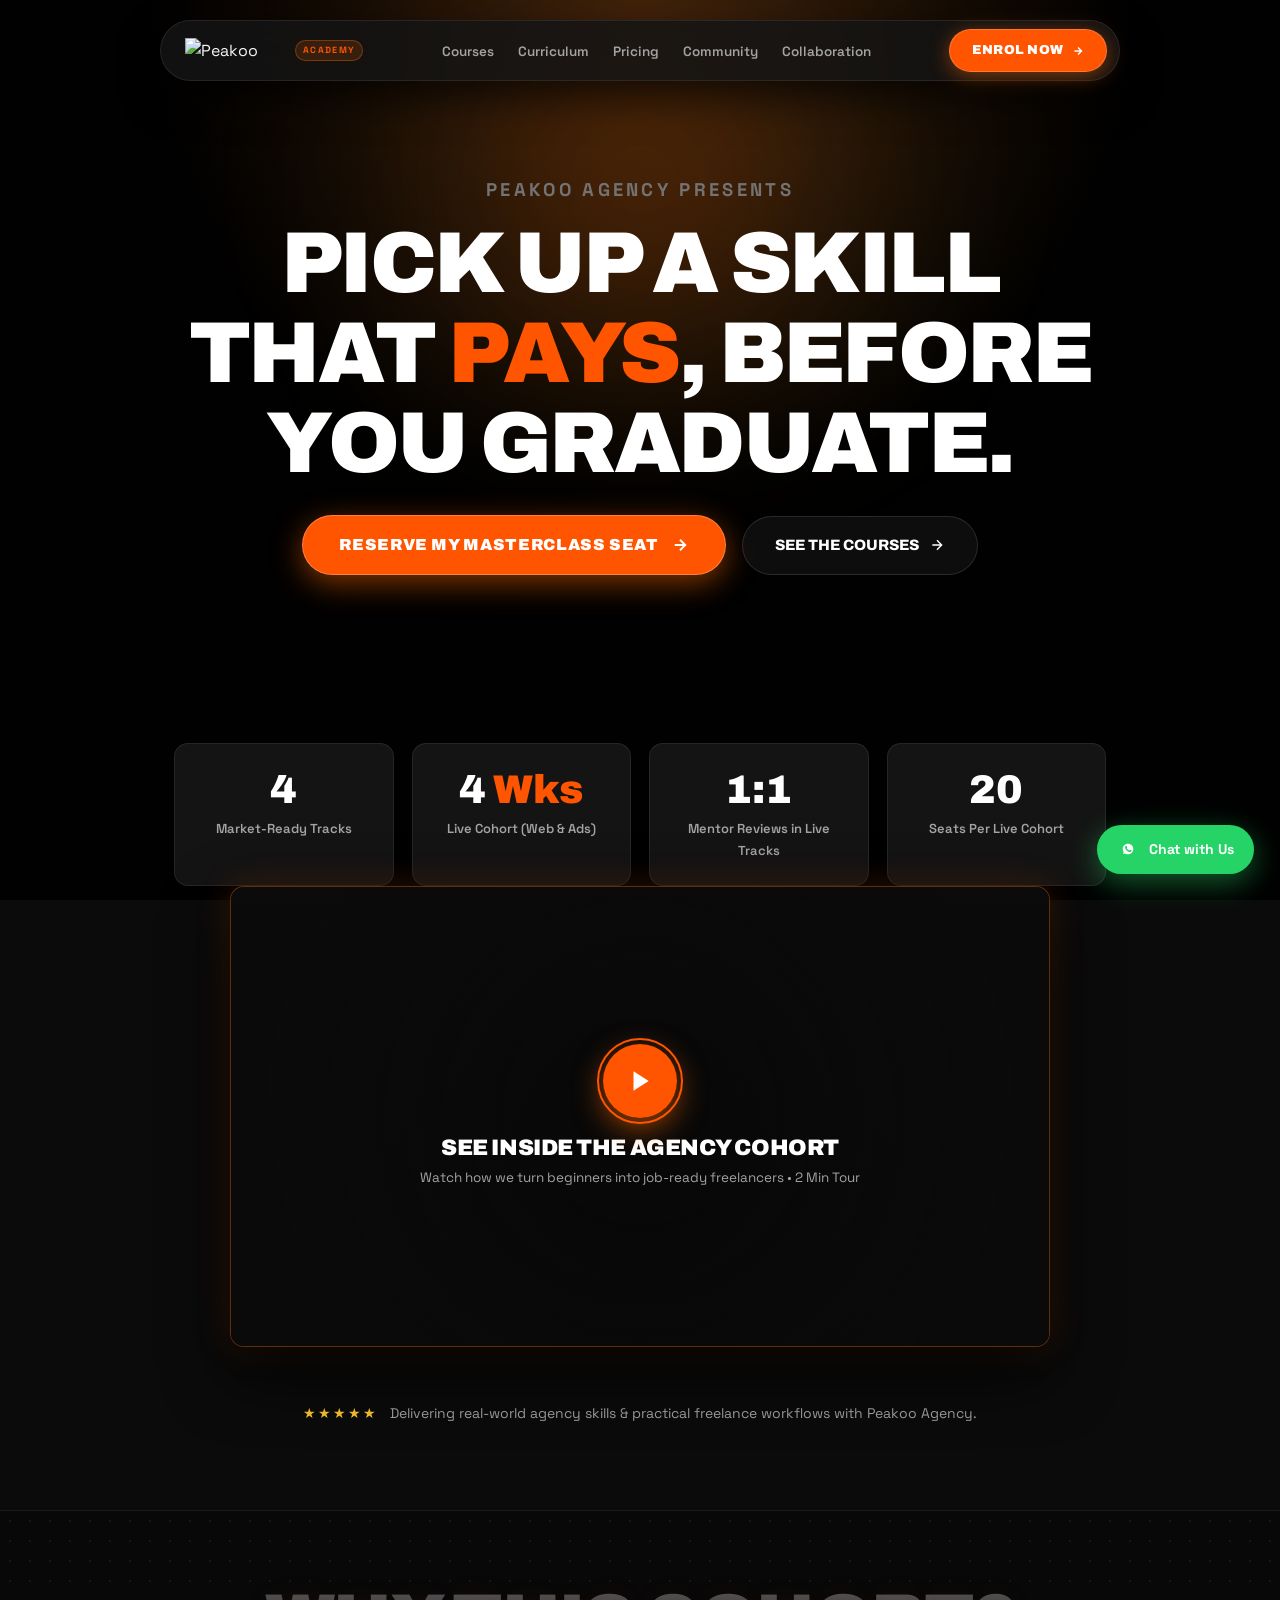
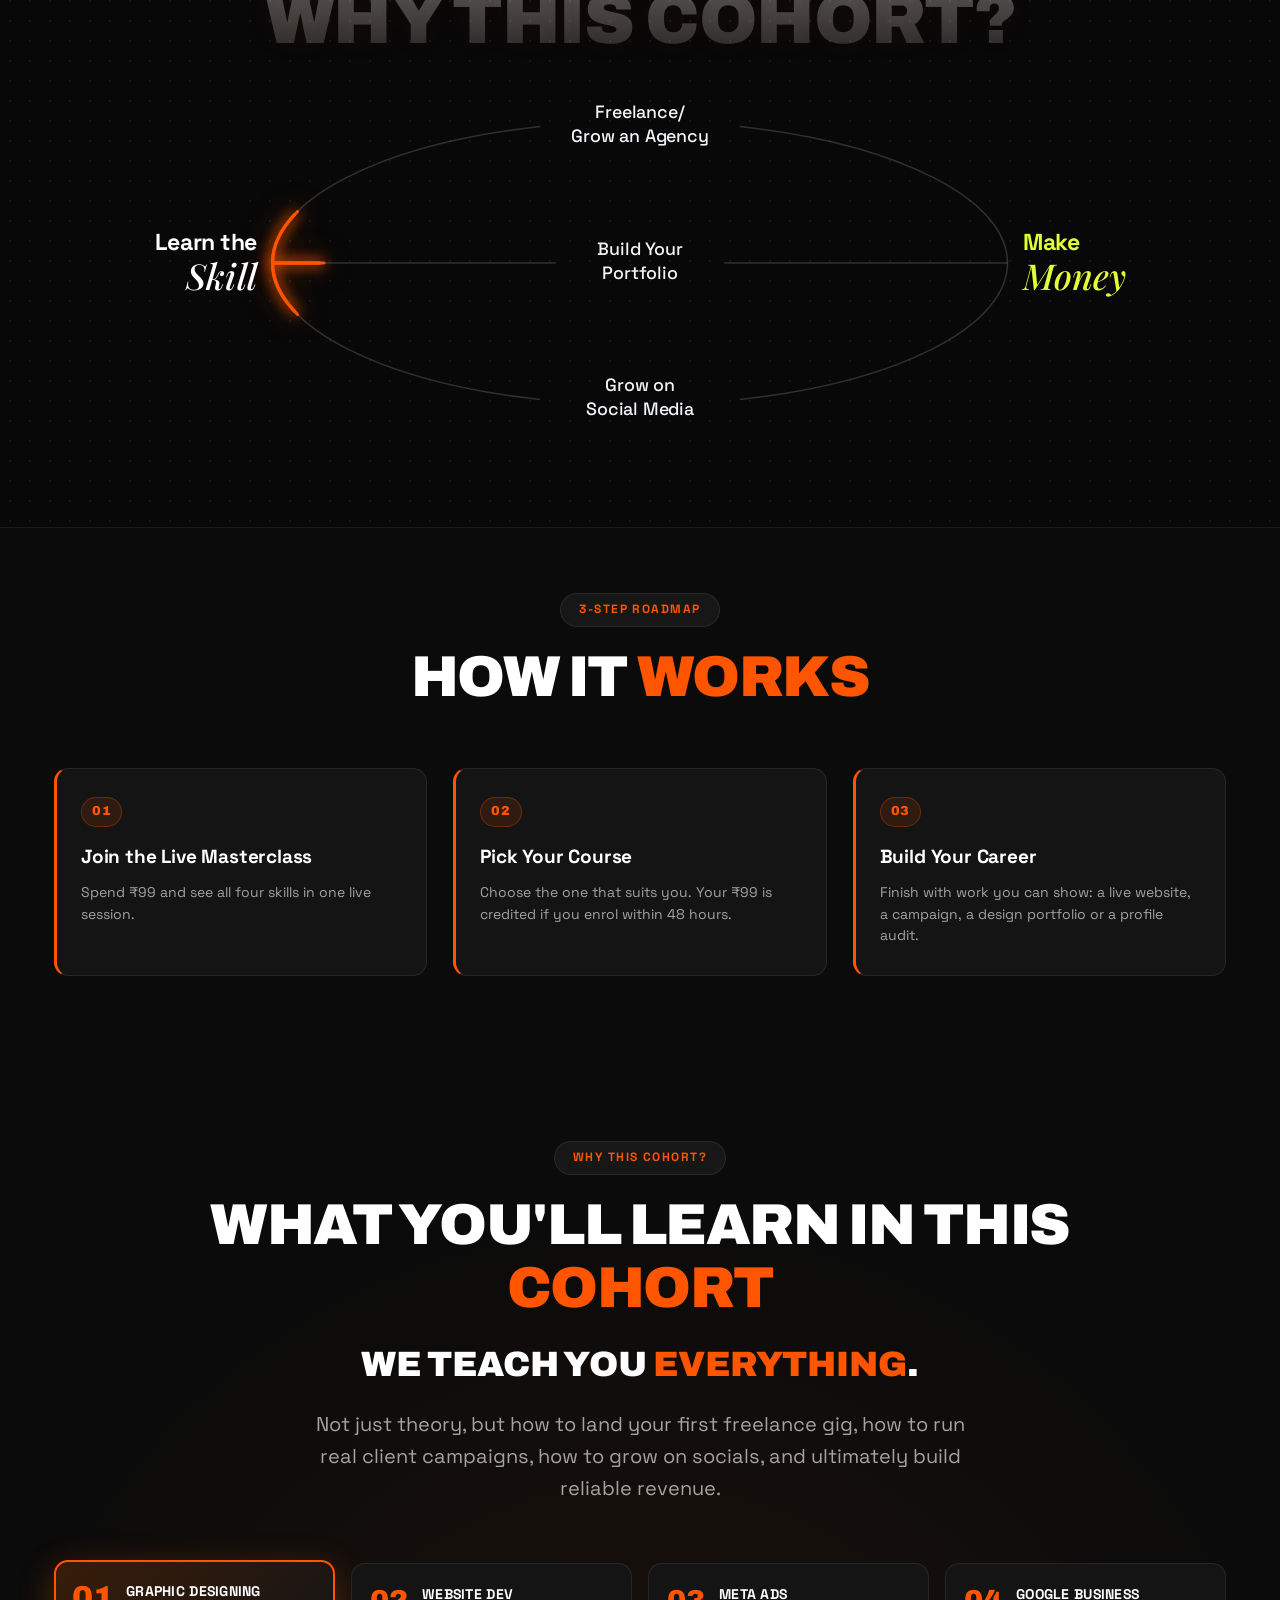
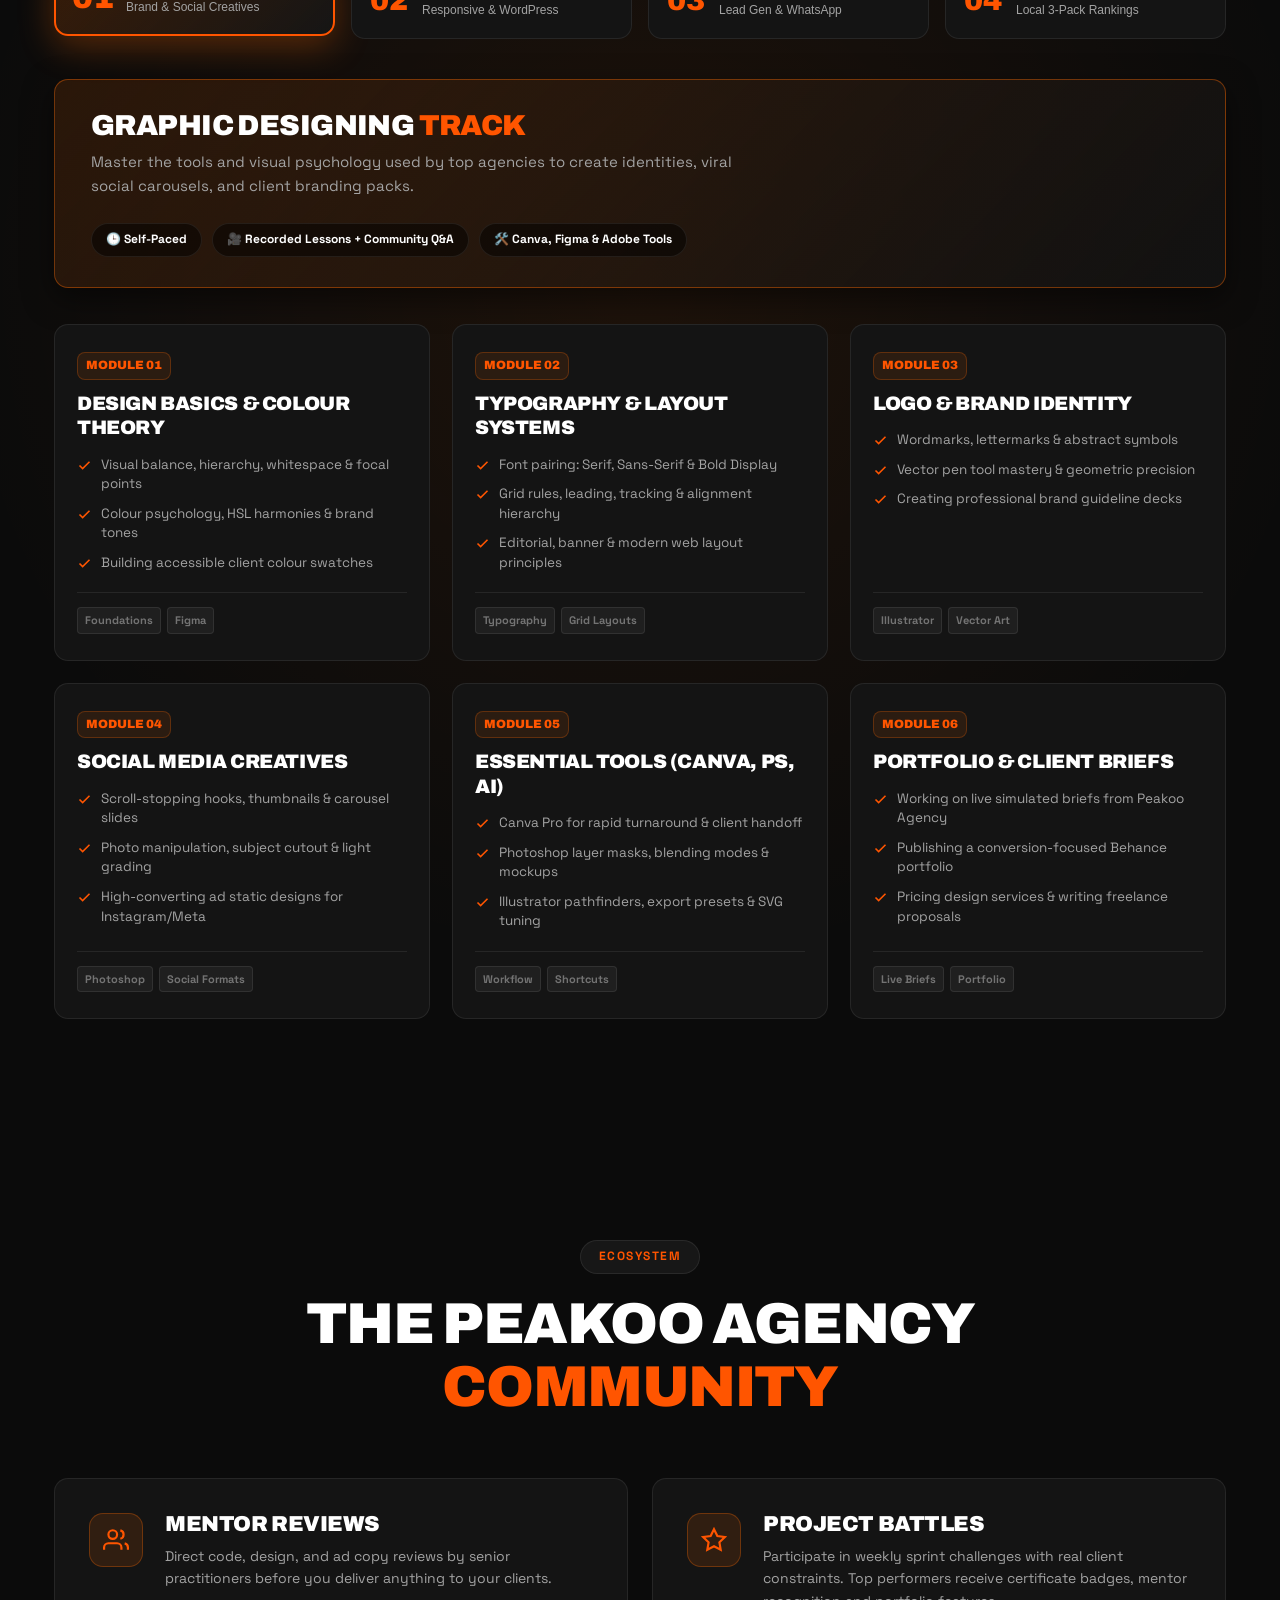
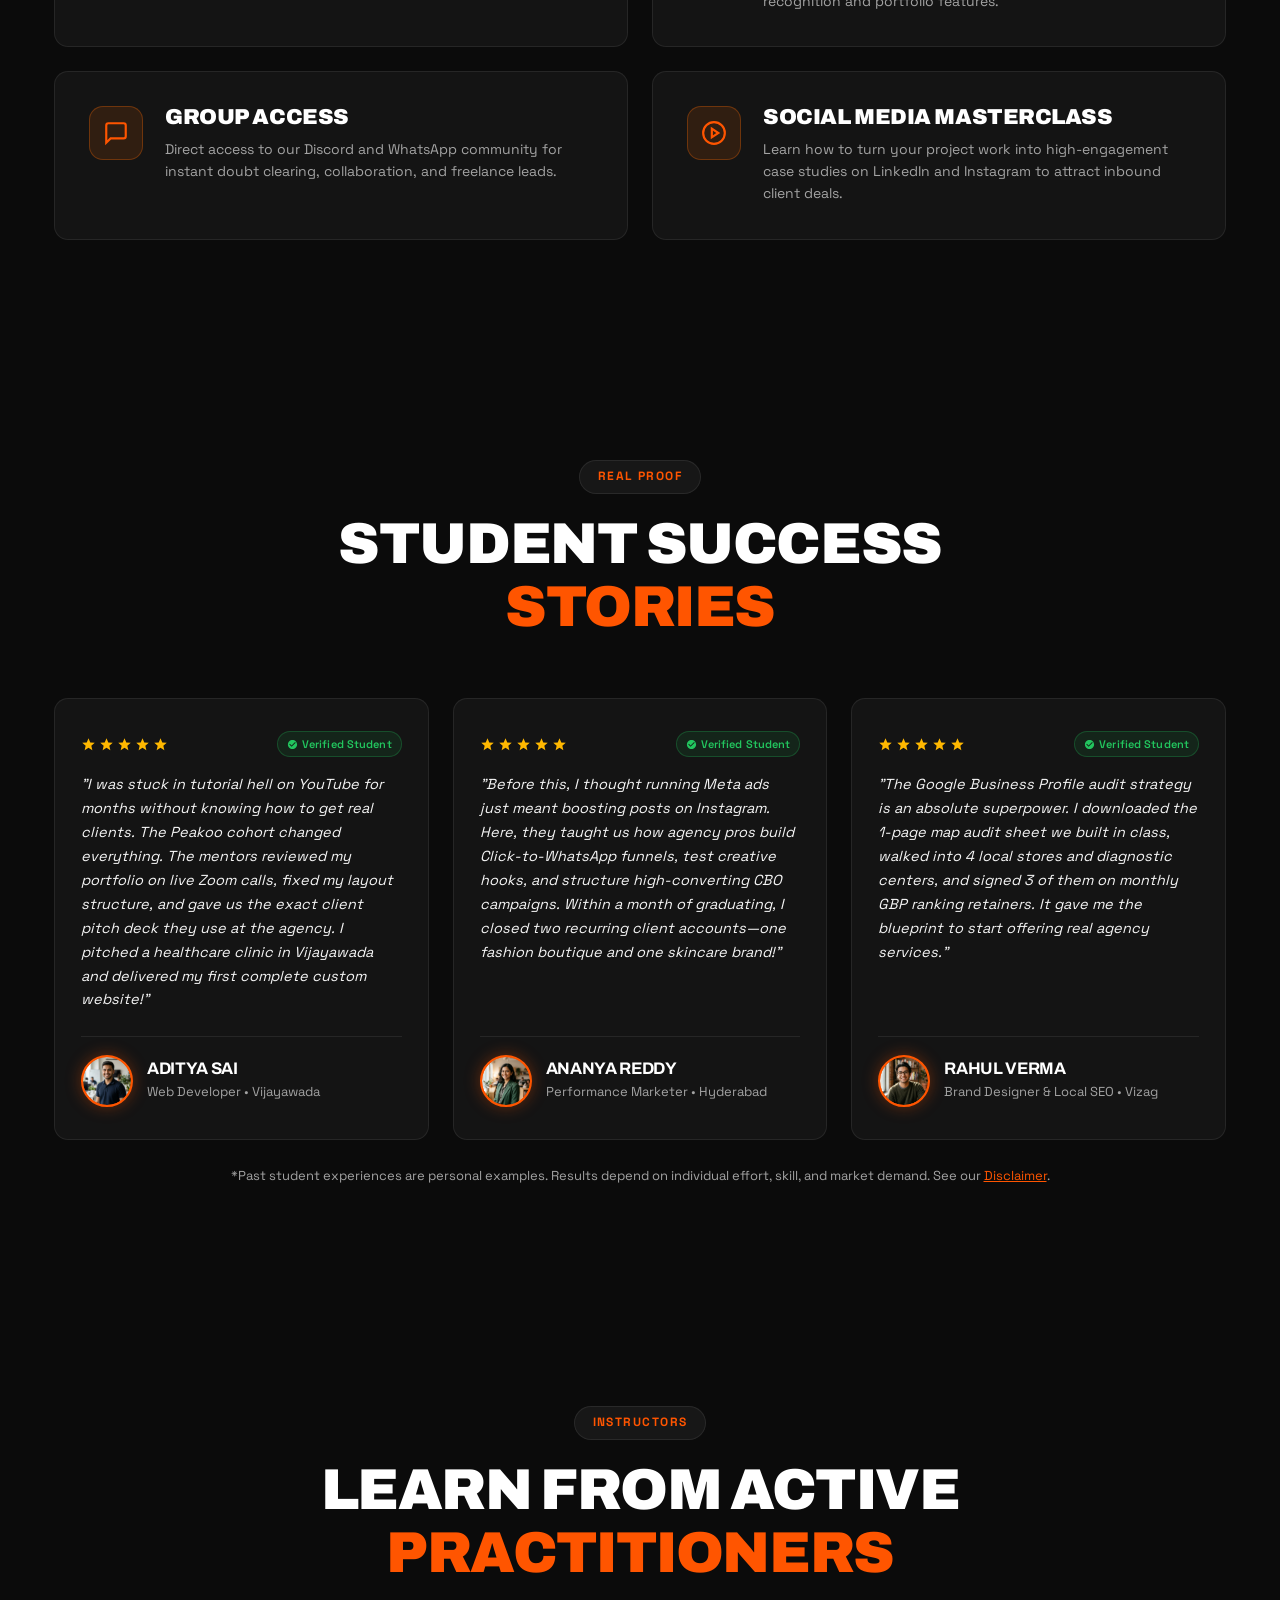
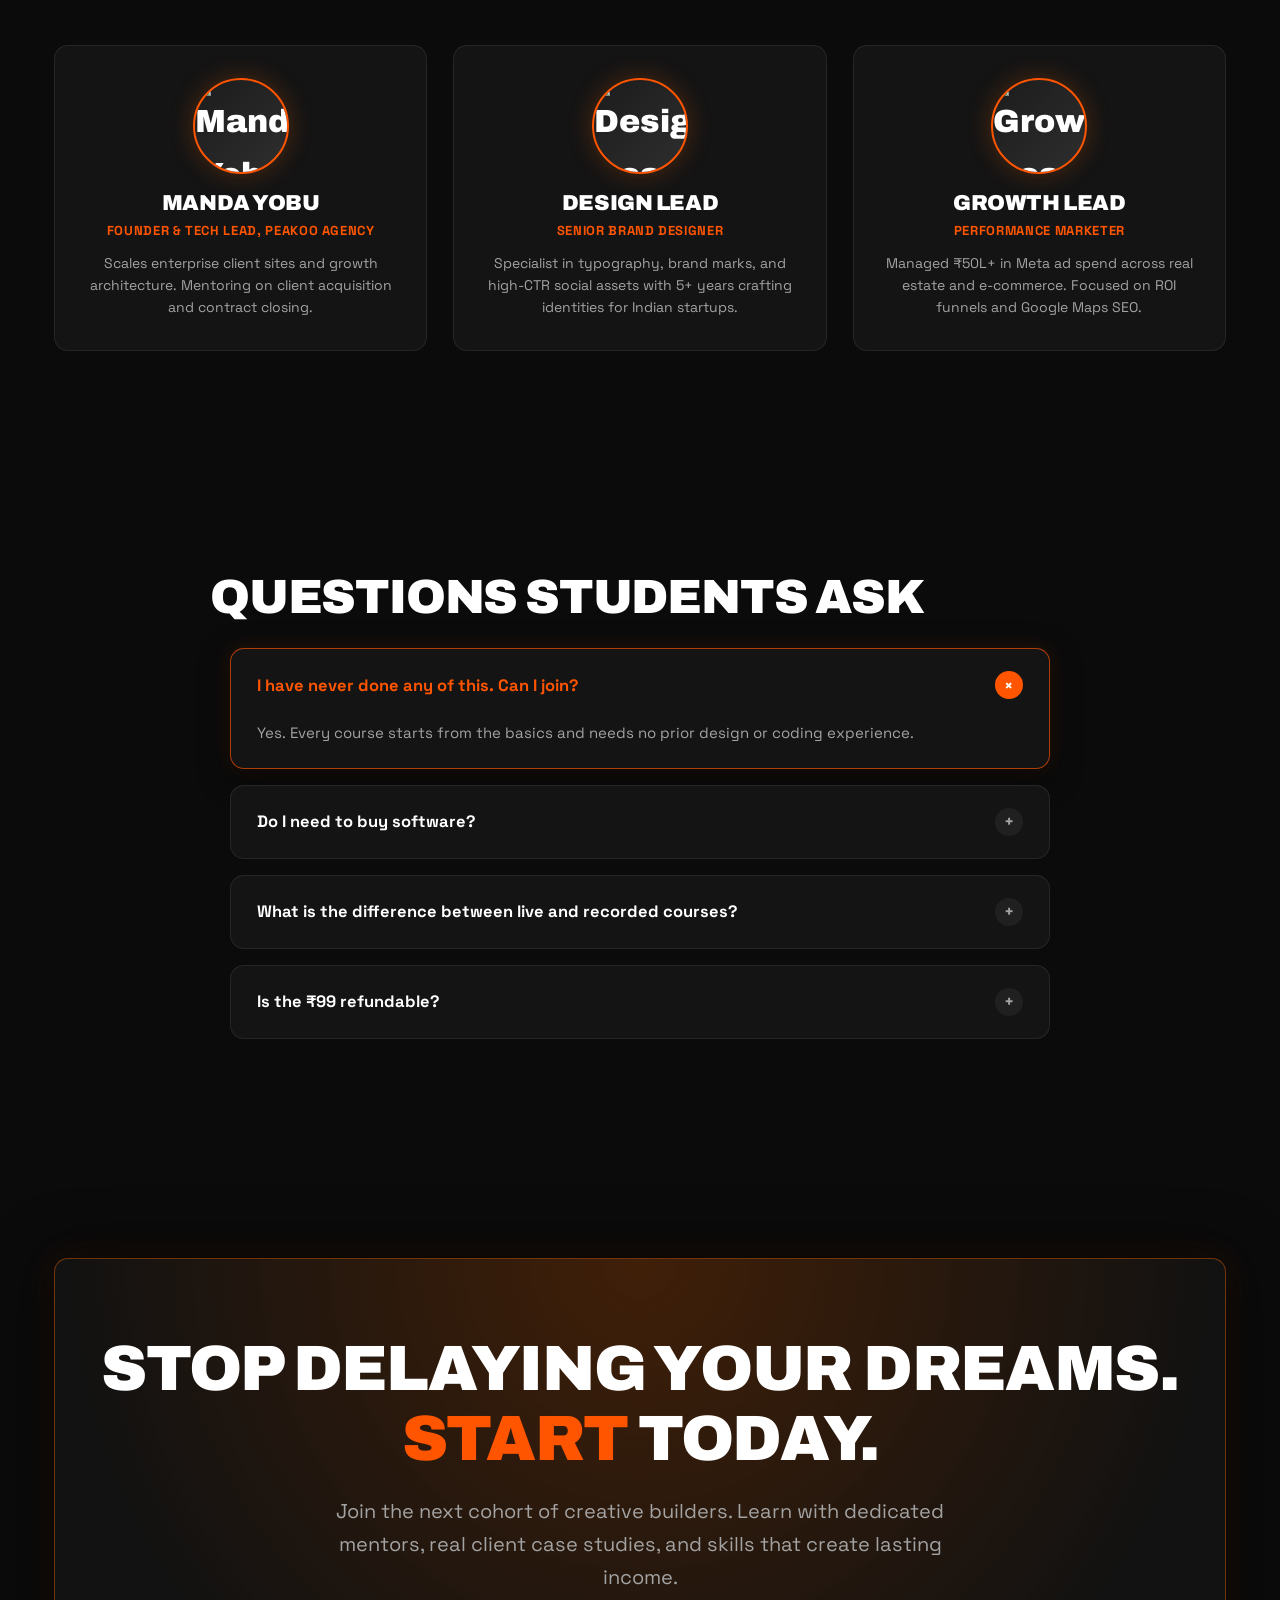
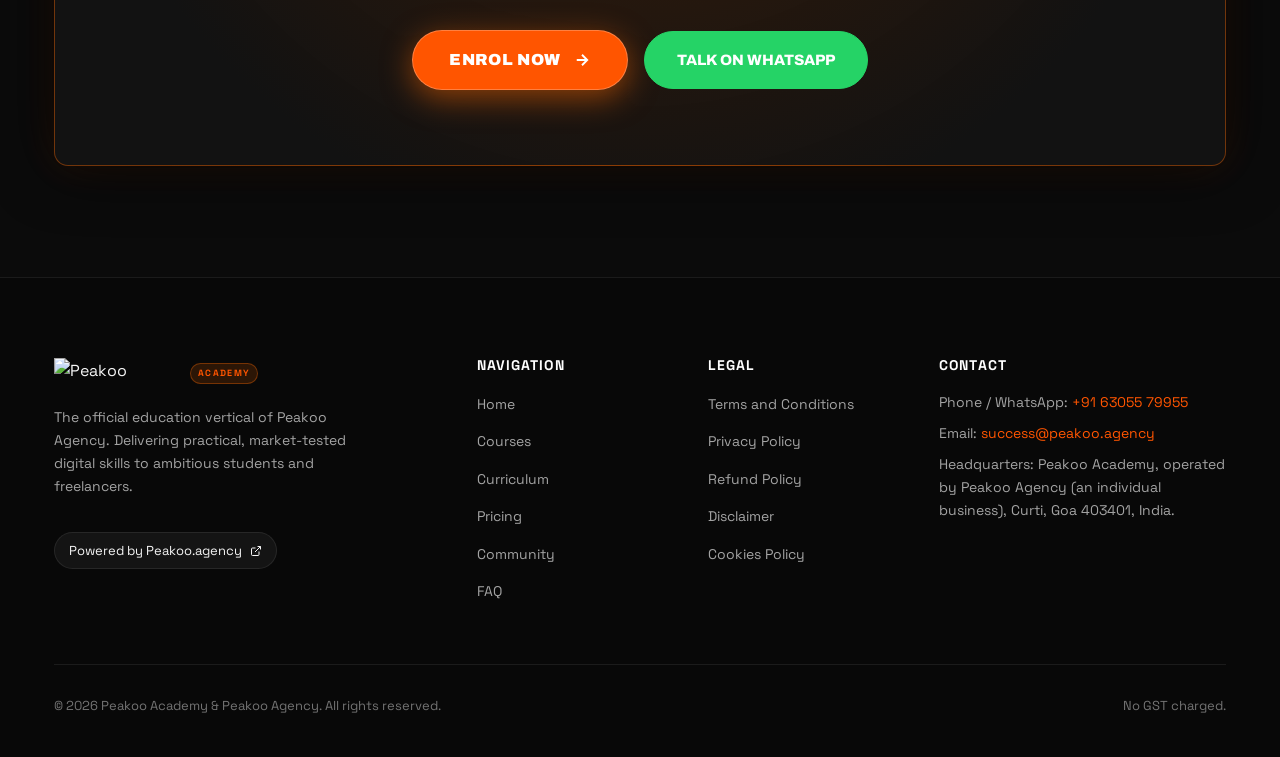
==== commit 3f30416a: "Portfolio of Ganesh Korra ( Demo Ready ) page" ====
--- a/index.html
+++ b/index.html
@@ -128,6 +128,7 @@
           <li><a href="#curriculum" class="nav-menu-link">Curriculum</a></li>
           <li><a href="pricing.html" class="nav-menu-link">Pricing</a></li>
           <li><a href="#community" class="nav-menu-link">Community</a></li>
+          <li><a href="creator-collaboration.html" class="nav-menu-link">Collaboration</a></li>
 
         </ul>
       </nav>
@@ -174,8 +175,8 @@
         </ul>
       </div>
       <div class="mobile-drawer-footer">
-        <a href="#pricing" class="btn-hero-primary" style="width: 100%; justify-content: center;"
-          data-enrol-trigger data-course="Live Masterclass (₹99)" data-tier="Live Masterclass — ₹99">Enrol Now</a>
+        <a href="#pricing" class="btn-hero-primary" style="width: 100%; justify-content: center;" data-enrol-trigger
+          data-course="Live Masterclass (₹99)" data-tier="Live Masterclass — ₹99">Enrol Now</a>
         <a href="https://wa.me/916305579955?text=Hi%20Peakoo%20Academy%2C%20I%20want%20to%20enquire%20about%20the%20upcoming%20cohort"
           target="_blank" rel="noopener" class="btn-hero-secondary"
           style="width: 100%; justify-content: center; background:#25D366; border-color:#25D366;">WhatsApp Us</a>
@@ -937,7 +938,8 @@
                 <li class="module-bullet-item"><svg width="15" height="15" viewBox="0 0 24 24" fill="none"
                     stroke="currentColor" stroke-width="2.5">
                     <polyline points="20 6 9 17 4 12" />
-                  </svg><span>Accurate business naming &amp; category selection aligned with Google guidelines</span></li>
+                  </svg><span>Accurate business naming &amp; category selection aligned with Google guidelines</span>
+                </li>
                 <li class="module-bullet-item"><svg width="15" height="15" viewBox="0 0 24 24" fill="none"
                     stroke="currentColor" stroke-width="2.5">
                     <polyline points="20 6 9 17 4 12" />
@@ -956,7 +958,8 @@
                 <li class="module-bullet-item"><svg width="15" height="15" viewBox="0 0 24 24" fill="none"
                     stroke="currentColor" stroke-width="2.5">
                     <polyline points="20 6 9 17 4 12" />
-                  </svg><span>High-resolution geotargeted photography, interior &amp; exterior asset guidelines</span></li>
+                  </svg><span>High-resolution geotargeted photography, interior &amp; exterior asset guidelines</span>
+                </li>
                 <li class="module-bullet-item"><svg width="15" height="15" viewBox="0 0 24 24" fill="none"
                     stroke="currentColor" stroke-width="2.5">
                     <polyline points="20 6 9 17 4 12" />
@@ -1274,7 +1277,9 @@
       </div>
 
       <div style="text-align: center; margin-top: 24px; font-size: 13px; color: var(--text-muted);">
-        *Past student experiences are personal examples. Results depend on individual effort, skill, and market demand. See our <a href="disclaimer.html" style="color: var(--color-orange); text-decoration: underline;">Disclaimer</a>.
+        *Past student experiences are personal examples. Results depend on individual effort, skill, and market demand.
+        See our <a href="disclaimer.html"
+          style="color: var(--color-orange); text-decoration: underline;">Disclaimer</a>.
       </div>
 
     </div>
@@ -1354,7 +1359,10 @@
             <span class="faq-plus-icon">+</span>
           </button>
           <div class="faq-collapsed-panel">
-            <p>No. We teach you how to get started with free tools, free tiers, and accessible alternatives (like Canva free tier, Figma free, Photopea, and open-source WordPress). While industry tools like Photoshop, Illustrator, and Canva Pro are covered for professional workflows, they are completely optional and not required to start.</p>
+            <p>No. We teach you how to get started with free tools, free tiers, and accessible alternatives (like Canva
+              free tier, Figma free, Photopea, and open-source WordPress). While industry tools like Photoshop,
+              Illustrator, and Canva Pro are covered for professional workflows, they are completely optional and not
+              required to start.</p>
           </div>
         </div>
 
@@ -1377,7 +1385,9 @@
             <span class="faq-plus-icon">+</span>
           </button>
           <div class="faq-collapsed-panel">
-            <p>Your ₹99 fee is 100% credited toward any course or the bundle if you enrol within 48 hours of the session. After 48 hours the credit expires and is not refunded in cash. If Peakoo cancels or reschedules your session and you cannot attend the new slot, we will refund your ₹99 in full.</p>
+            <p>Your ₹99 fee is 100% credited toward any course or the bundle if you enrol within 48 hours of the
+              session. After 48 hours the credit expires and is not refunded in cash. If Peakoo cancels or reschedules
+              your session and you cannot attend the new slot, we will refund your ₹99 in full.</p>
           </div>
         </div>
       </div>
@@ -1467,7 +1477,8 @@
         <div>
           <h4 class="footer-col-title">Contact</h4>
           <p style="font-size: 14px; color: var(--text-muted); margin-bottom: 8px;">
-            Phone / WhatsApp: <a href="https://wa.me/916305579955" target="_blank" rel="noopener" style="color: var(--color-orange);">+91 63055 79955</a>
+            Phone / WhatsApp: <a href="https://wa.me/916305579955" target="_blank" rel="noopener"
+              style="color: var(--color-orange);">+91 63055 79955</a>
           </p>
           <p style="font-size: 14px; color: var(--text-muted); margin-bottom: 8px;">
             Email: <a href="mailto:success@peakoo.agency" style="color: var(--color-orange);">success@peakoo.agency</a>
@@ -1565,7 +1576,8 @@
         <div class="input-field-group">
           <label class="input-label-text" for="slotSelection">Select Masterclass Slot</label>
           <select id="slotSelection" class="select-input-control" required>
-            <option value="Sunday, 01 Nov 2026 • 7:00 PM IST" selected>Sunday, 01 Nov 2026 • 7:00 PM - 9:00 PM IST (Fast Filling - 4 Seats Left)</option>
+            <option value="Sunday, 01 Nov 2026 • 7:00 PM IST" selected>Sunday, 01 Nov 2026 • 7:00 PM - 9:00 PM IST (Fast
+              Filling - 4 Seats Left)</option>
             <option value="Sunday, 15 Nov 2026 • 7:00 PM IST">Sunday, 15 Nov 2026 • 7:00 PM - 9:00 PM IST</option>
             <option value="Saturday, 05 Dec 2026 • 7:00 PM IST">Saturday, 05 Dec 2026 • 7:00 PM - 9:00 PM IST</option>
             <option value="Saturday, 19 Dec 2026 • 7:00 PM IST">Saturday, 19 Dec 2026 • 7:00 PM - 9:00 PM IST</option>
@@ -1580,7 +1592,10 @@
         </button>
 
         <div style="font-size: 11px; color: var(--text-muted); margin-top: 12px; text-align: center; line-height: 1.5;">
-          By submitting, you agree to our <a href="terms-and-conditions.html" style="color: var(--color-orange); text-decoration: underline;">Terms</a>, <a href="privacy-policy.html" style="color: var(--color-orange); text-decoration: underline;">Privacy Policy</a>, and <a href="refund-policy.html" style="color: var(--color-orange); text-decoration: underline;">Refund Policy</a>.
+          By submitting, you agree to our <a href="terms-and-conditions.html"
+            style="color: var(--color-orange); text-decoration: underline;">Terms</a>, <a href="privacy-policy.html"
+            style="color: var(--color-orange); text-decoration: underline;">Privacy Policy</a>, and <a
+            href="refund-policy.html" style="color: var(--color-orange); text-decoration: underline;">Refund Policy</a>.
         </div>
       </form>
 
@@ -1605,7 +1620,8 @@
   </div>
 
   <!-- JavaScript -->
-  <script src="js/main.js"></script>
+  <script src="https://checkout.razorpay.com/v1/checkout.js"></script>
+  <script src="js/main.js?v=2.1"></script>
 </body>
 
 </html>
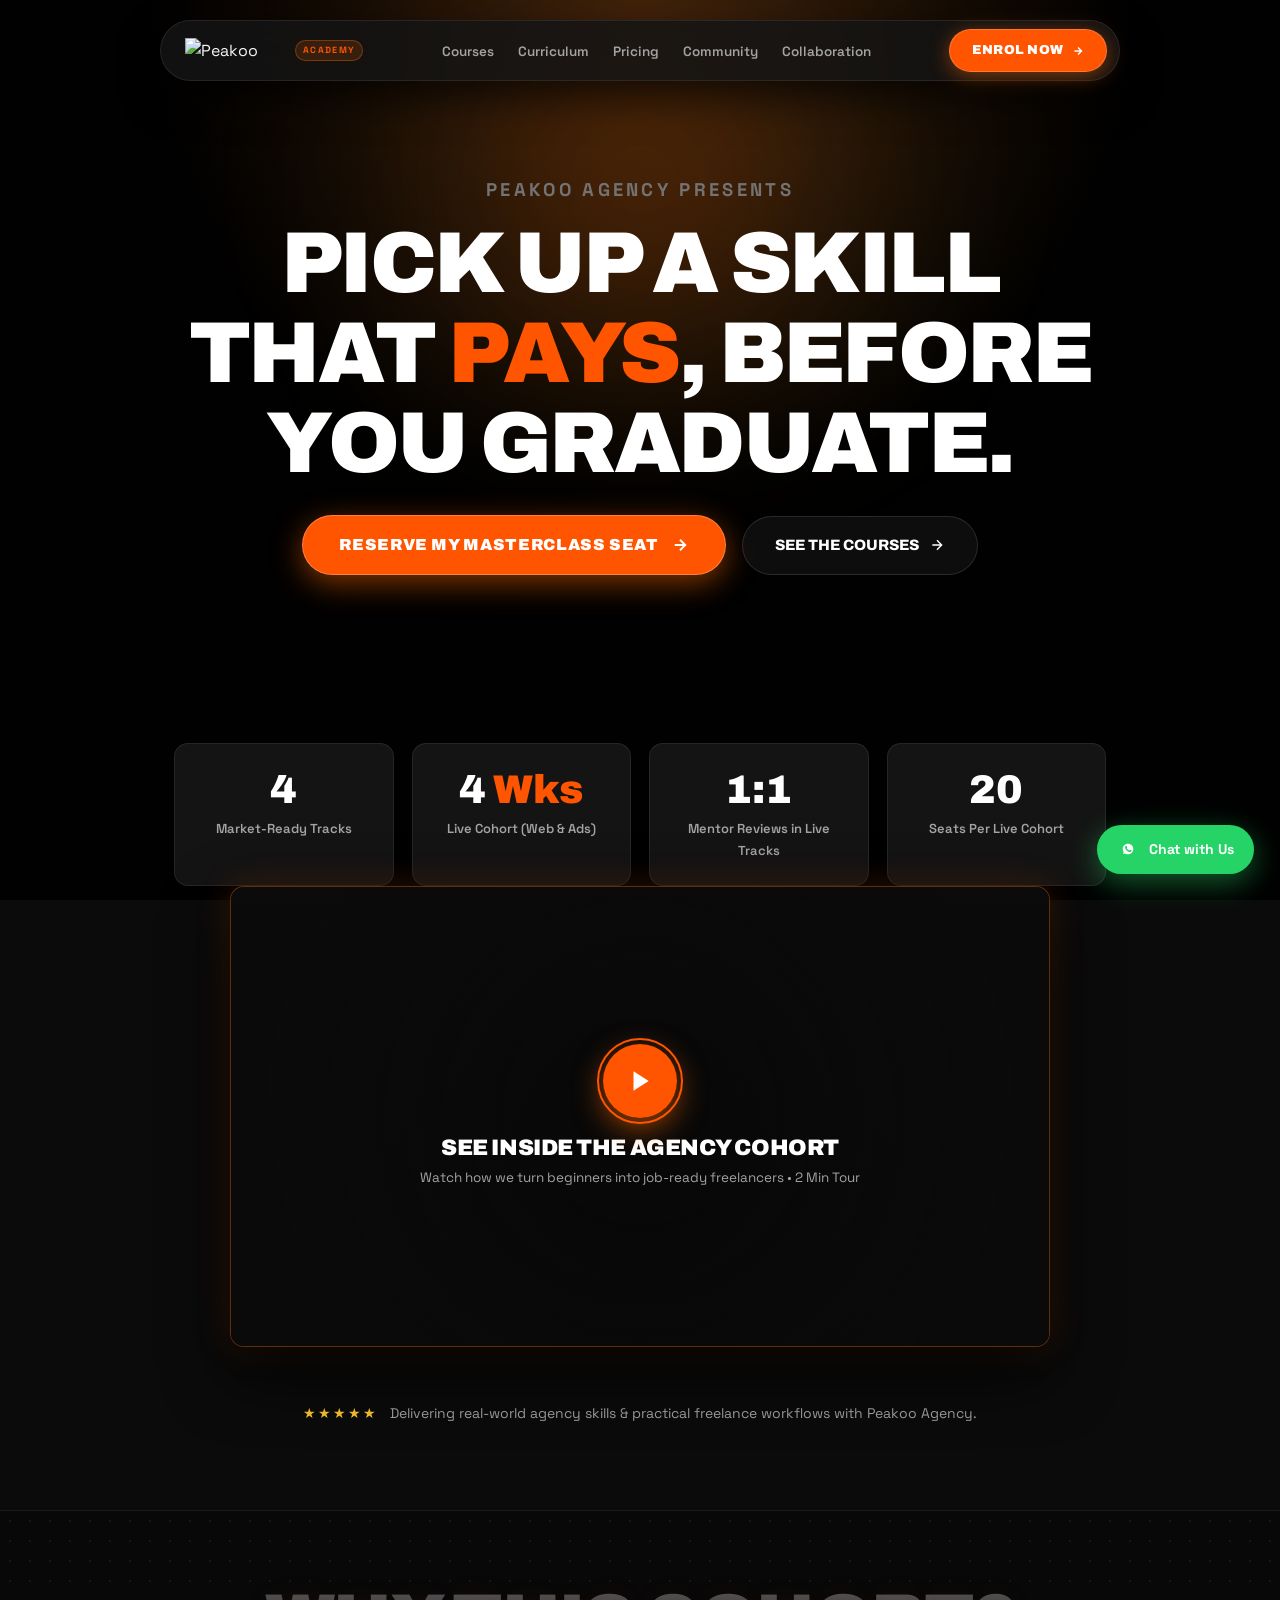
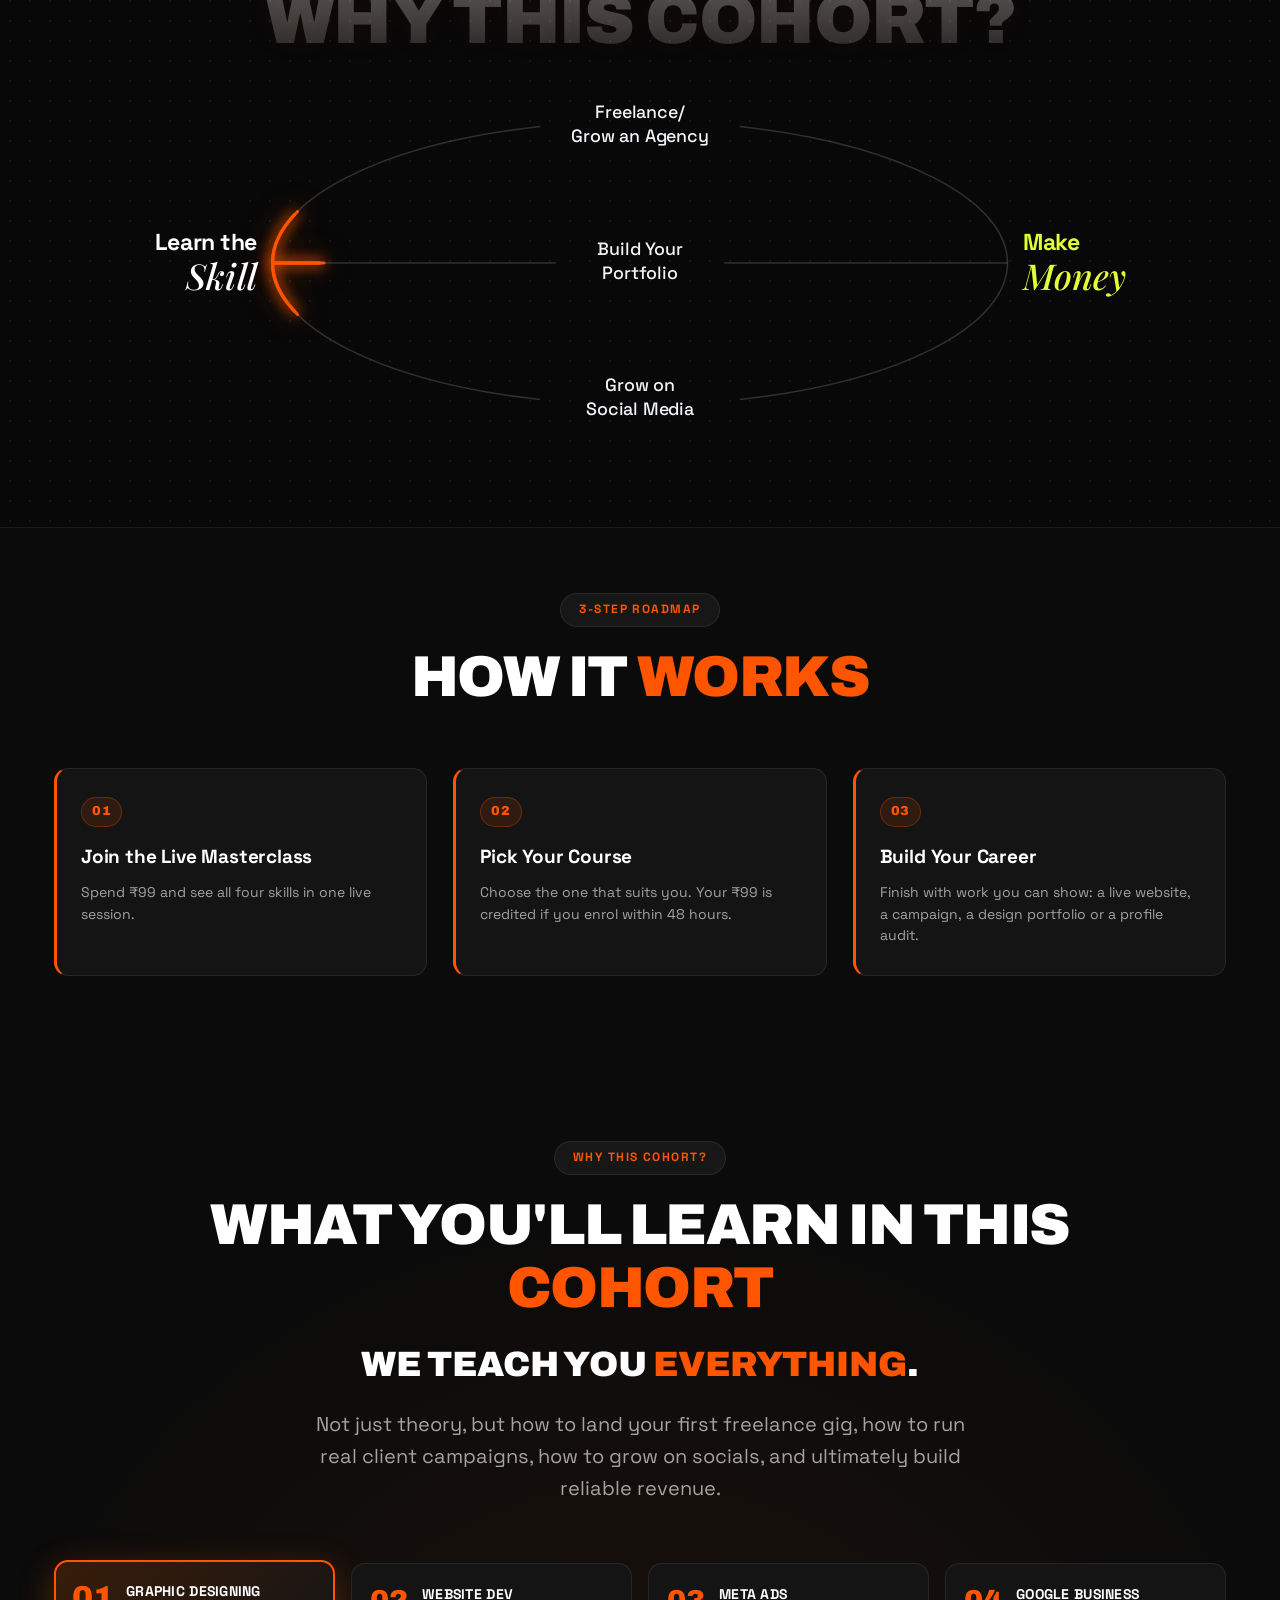
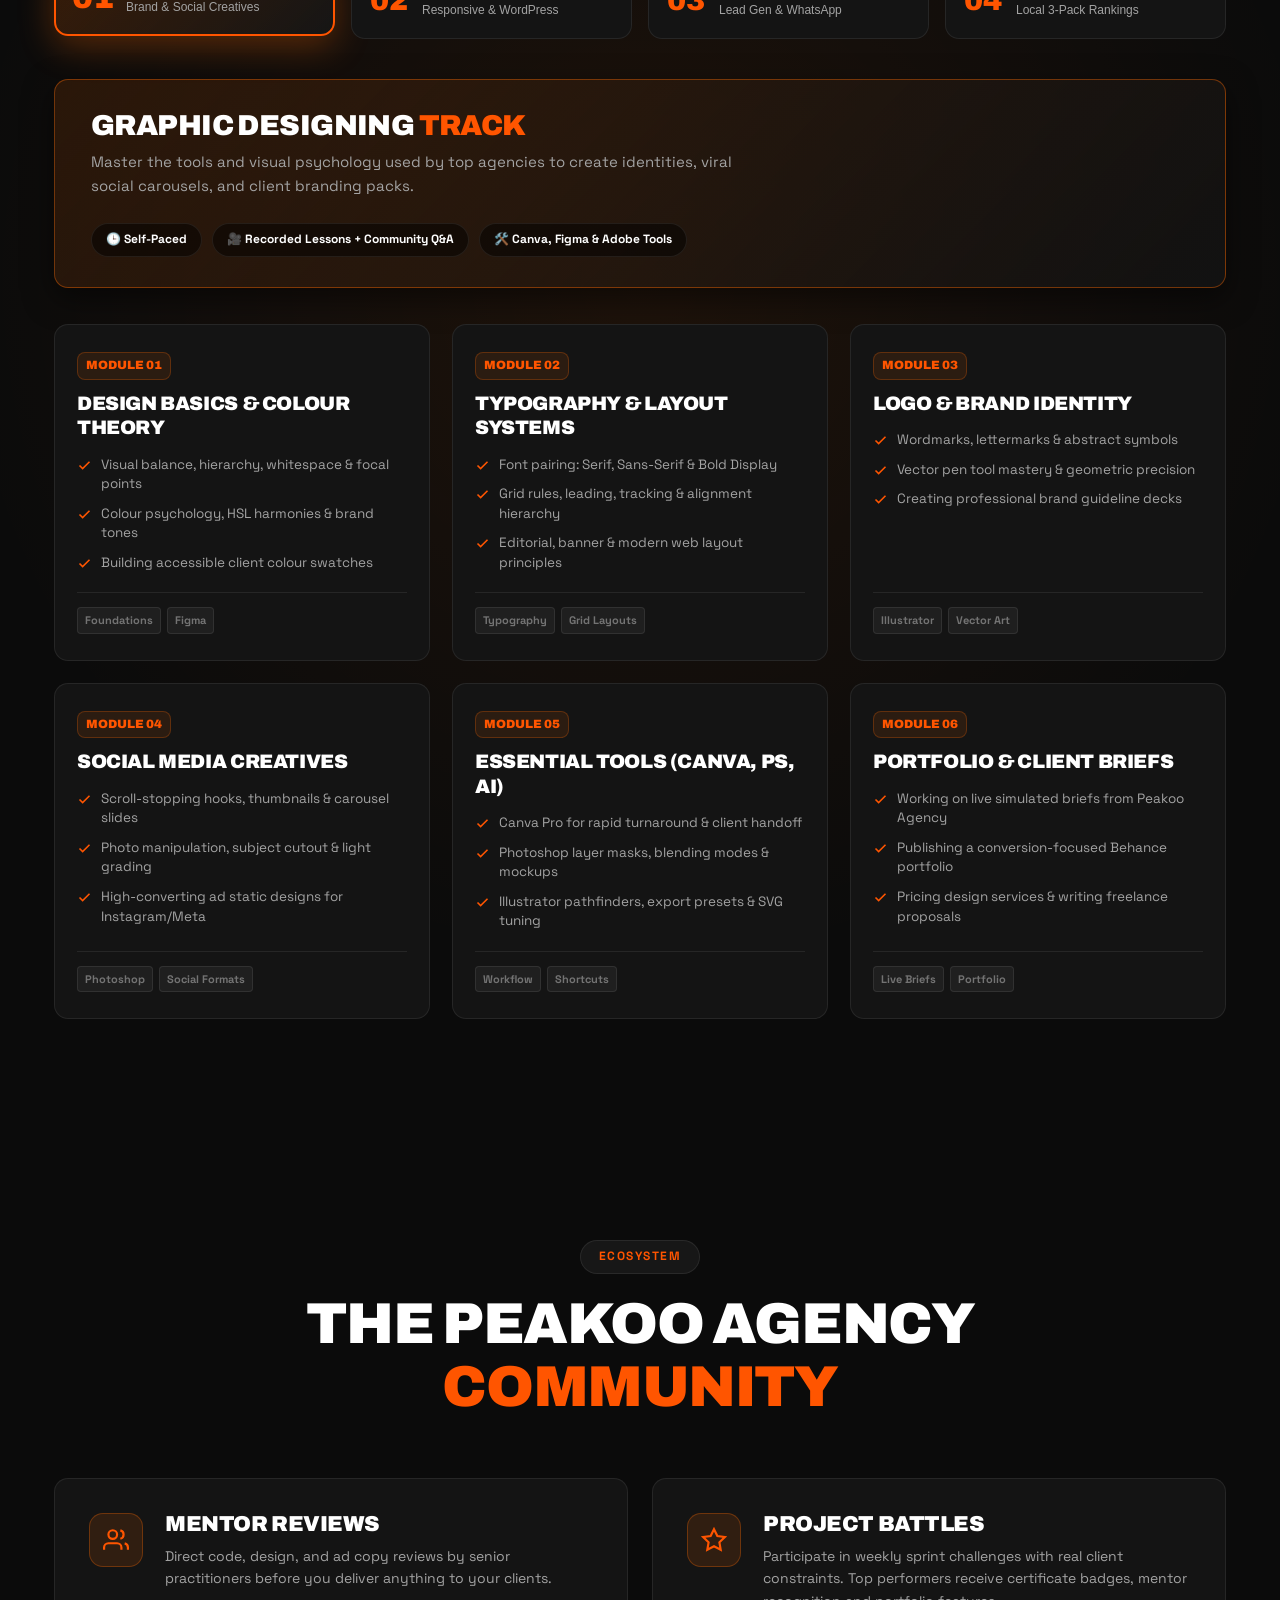
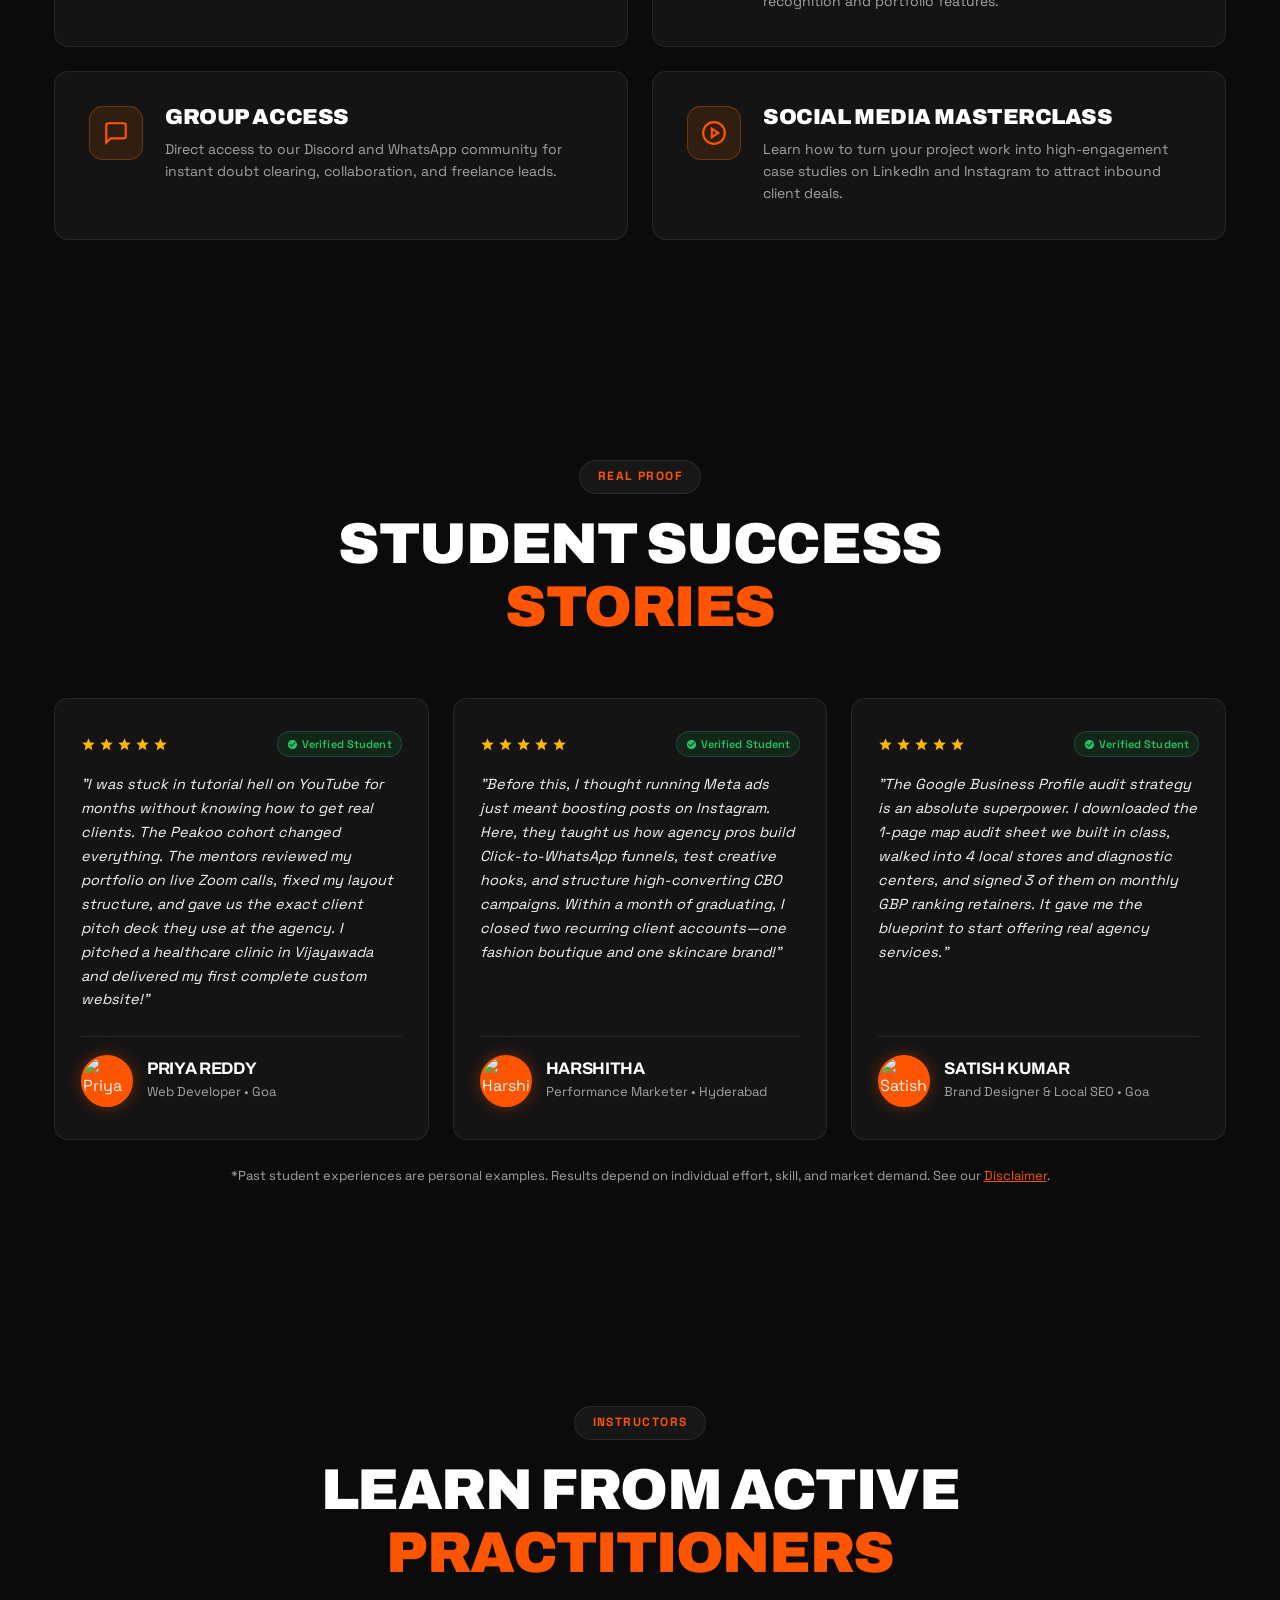
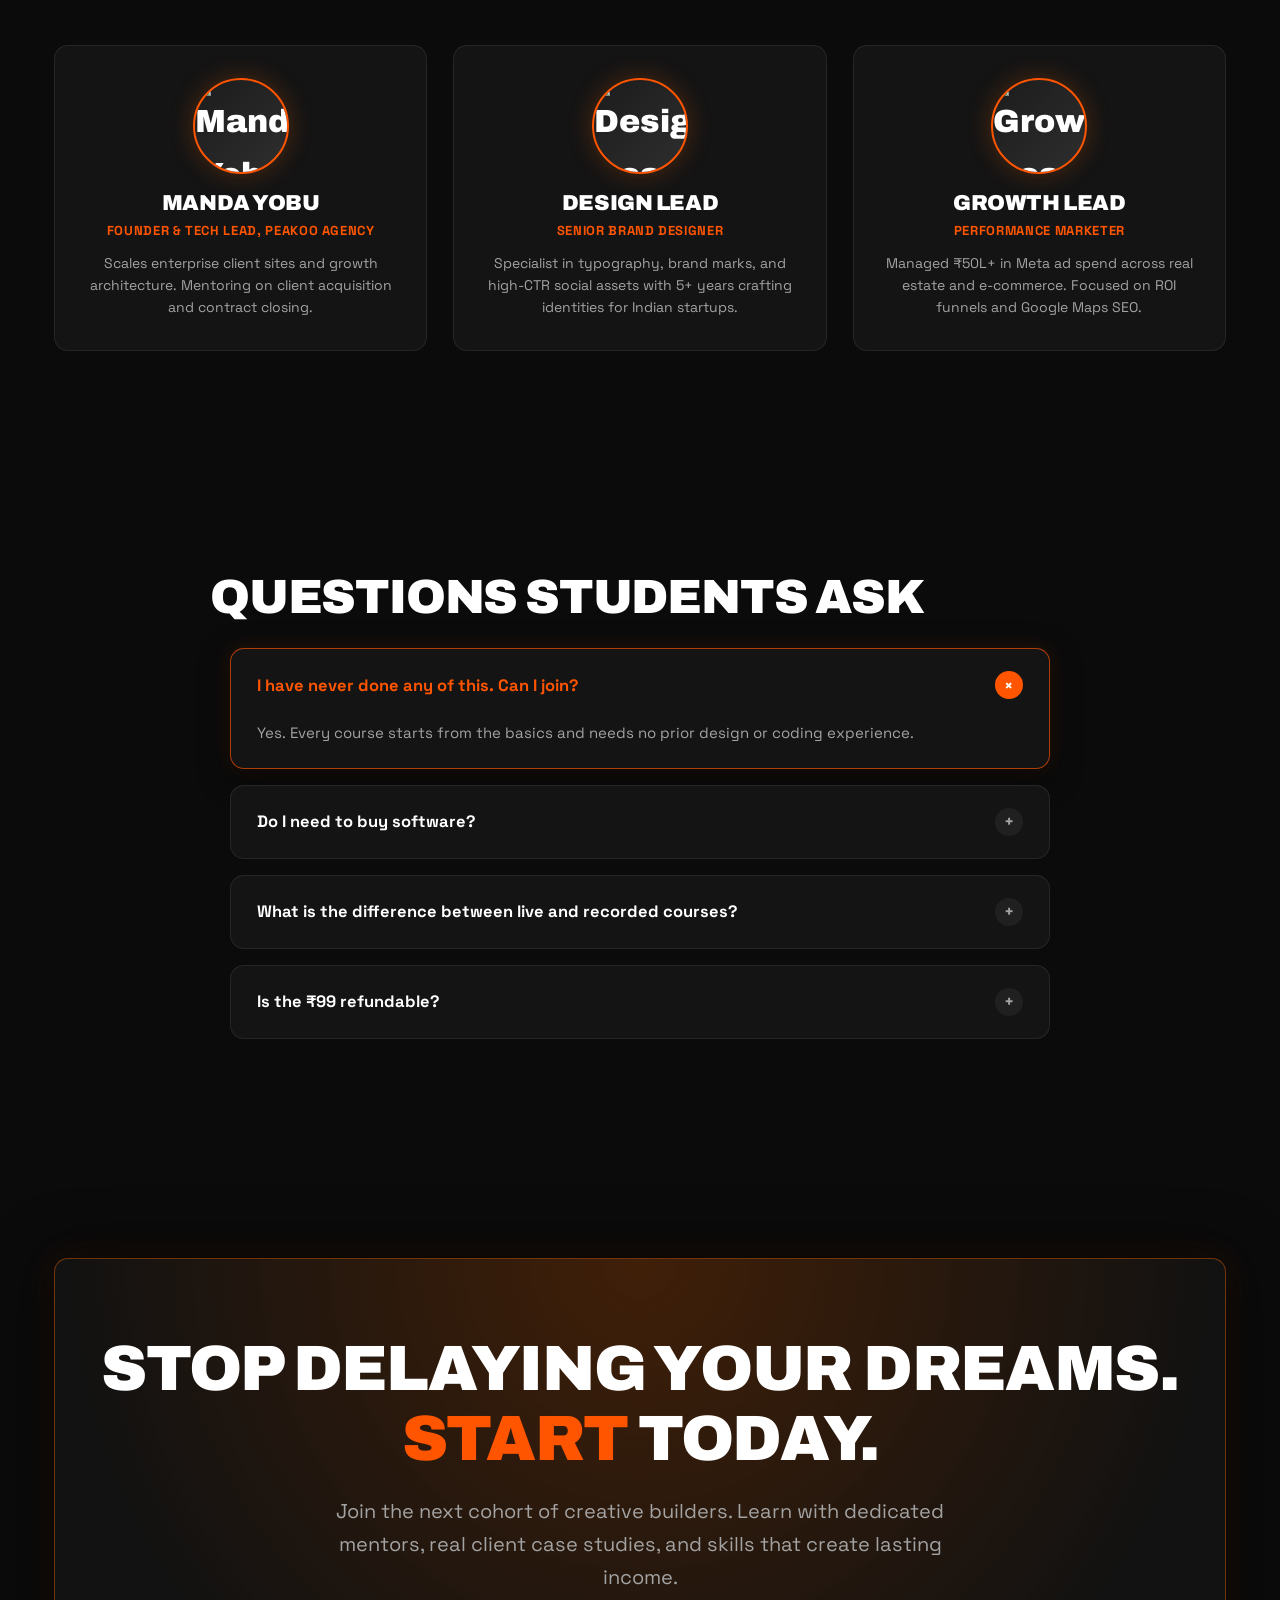
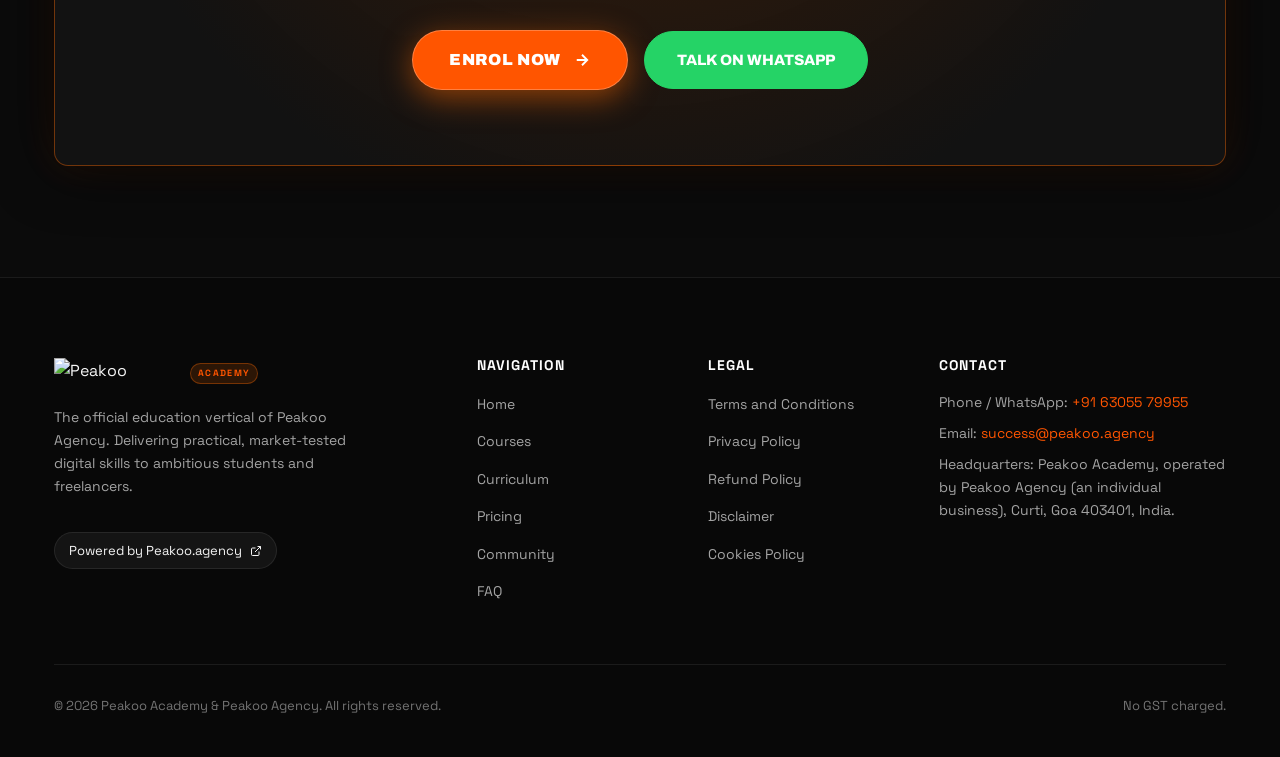
==== commit 57c81749: "Portfolio of Ganesh Korra ( Demo Ready ) page update 2" ====
--- a/index.html
+++ b/index.html
@@ -1170,11 +1170,12 @@
           </div>
           <div class="story-student-profile">
             <div class="student-avatar-badge">
-              <img src="assets/member_aditya.jpg" alt="Aditya Sai" class="student-avatar-img" loading="lazy">
+              <img src="http://peakoo.agency/wp-content/uploads/2026/09/profile1-scaled-e1790103620986.webp"
+                alt="Priya Reddy" class="student-avatar-img" loading="lazy">
             </div>
             <div class="student-meta-details">
-              <h4>Aditya Sai</h4>
-              <div class="student-meta-role">Web Developer • Vijayawada</div>
+              <h4>Priya Reddy</h4>
+              <div class="student-meta-role">Web Developer • Goa</div>
 
             </div>
           </div>
@@ -1218,10 +1219,11 @@
           </div>
           <div class="story-student-profile">
             <div class="student-avatar-badge">
-              <img src="assets/member_ananya.jpg" alt="Ananya Reddy" class="student-avatar-img" loading="lazy">
+              <img src="http://peakoo.agency/wp-content/uploads/2026/09/profile4-scaled-e1790087773833.jpeg"
+                alt="Harshitha" class="student-avatar-img" loading="lazy">
             </div>
             <div class="student-meta-details">
-              <h4>Ananya Reddy</h4>
+              <h4>Harshitha</h4>
               <div class="student-meta-role">Performance Marketer • Hyderabad</div>
 
             </div>
@@ -1265,11 +1267,12 @@
           </div>
           <div class="story-student-profile">
             <div class="student-avatar-badge">
-              <img src="assets/member_rahul.jpg" alt="Rahul Verma" class="student-avatar-img" loading="lazy">
+              <img src="http://peakoo.agency/wp-content/uploads/2026/09/profile5.jpeg" alt="Satish Kumar"
+                class="student-avatar-img" loading="lazy">
             </div>
             <div class="student-meta-details">
-              <h4>Rahul Verma</h4>
-              <div class="student-meta-role">Brand Designer &amp; Local SEO • Vizag</div>
+              <h4>Satish Kumar</h4>
+              <div class="student-meta-role">Brand Designer &amp; Local SEO • Goa</div>
 
             </div>
           </div>
@@ -1299,8 +1302,8 @@
       <div class="mentors-team-grid">
         <div class="mentor-profile-card">
           <div class="mentor-img-circle">
-            <img src="assets/mentor_founder.jpg" alt="Manda Yobu - Founder &amp; Tech Lead" class="mentor-avatar-img"
-              loading="lazy">
+            <img src="http://peakoo.agency/wp-content/uploads/2026/09/profile0-e1790103967144.jpeg"
+              alt="Manda Yobu - Founder &amp; Tech Lead" class="mentor-avatar-img" loading="lazy">
           </div>
           <h3 class="mentor-card-name">Manda Yobu</h3>
           <div class="mentor-card-designation">Founder &amp; Tech Lead, Peakoo Agency</div>
@@ -1310,7 +1313,8 @@
 
         <div class="mentor-profile-card">
           <div class="mentor-img-circle">
-            <img src="assets/mentor_designer.jpg" alt="Design Lead" class="mentor-avatar-img" loading="lazy">
+            <img src="http://peakoo.agency/wp-content/uploads/2026/09/profile2.png" alt="Design Lead"
+              class="mentor-avatar-img" loading="lazy">
           </div>
           <h3 class="mentor-card-name">Design Lead</h3>
           <div class="mentor-card-designation">Senior Brand Designer</div>
